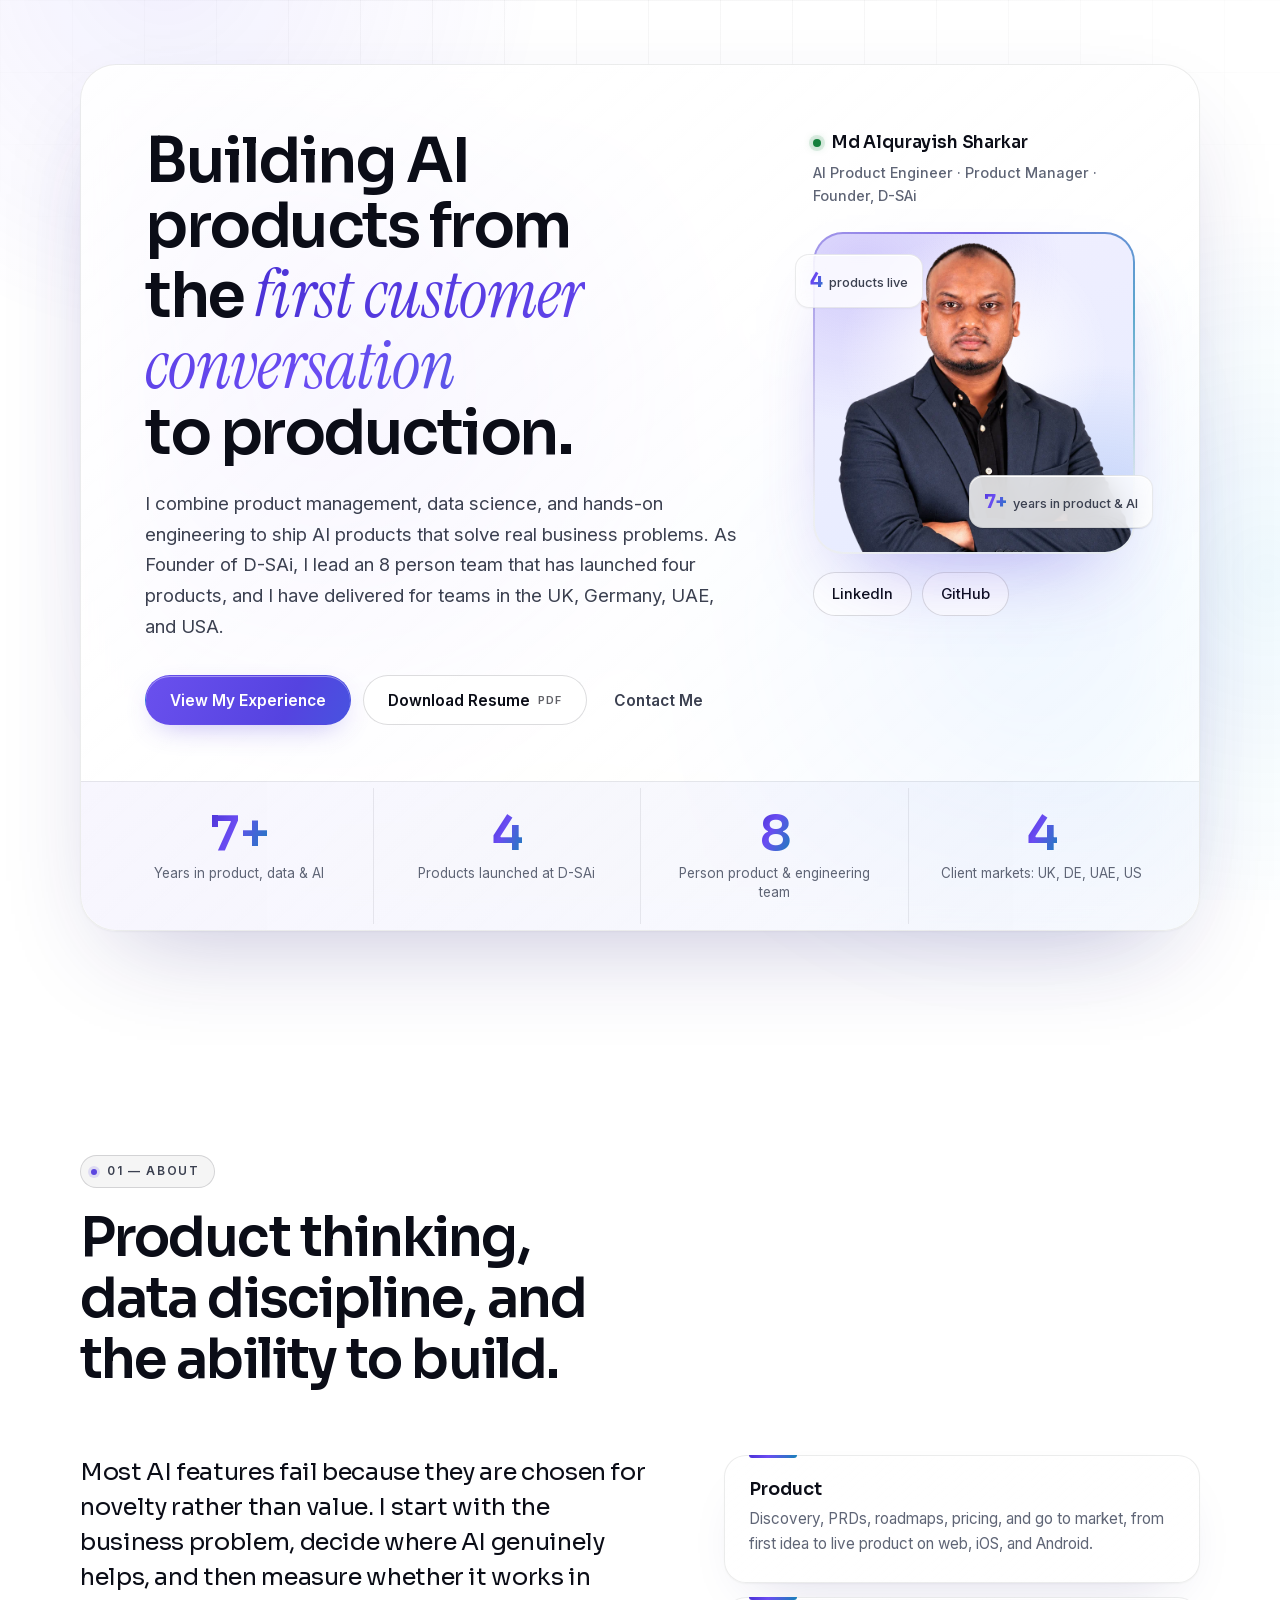
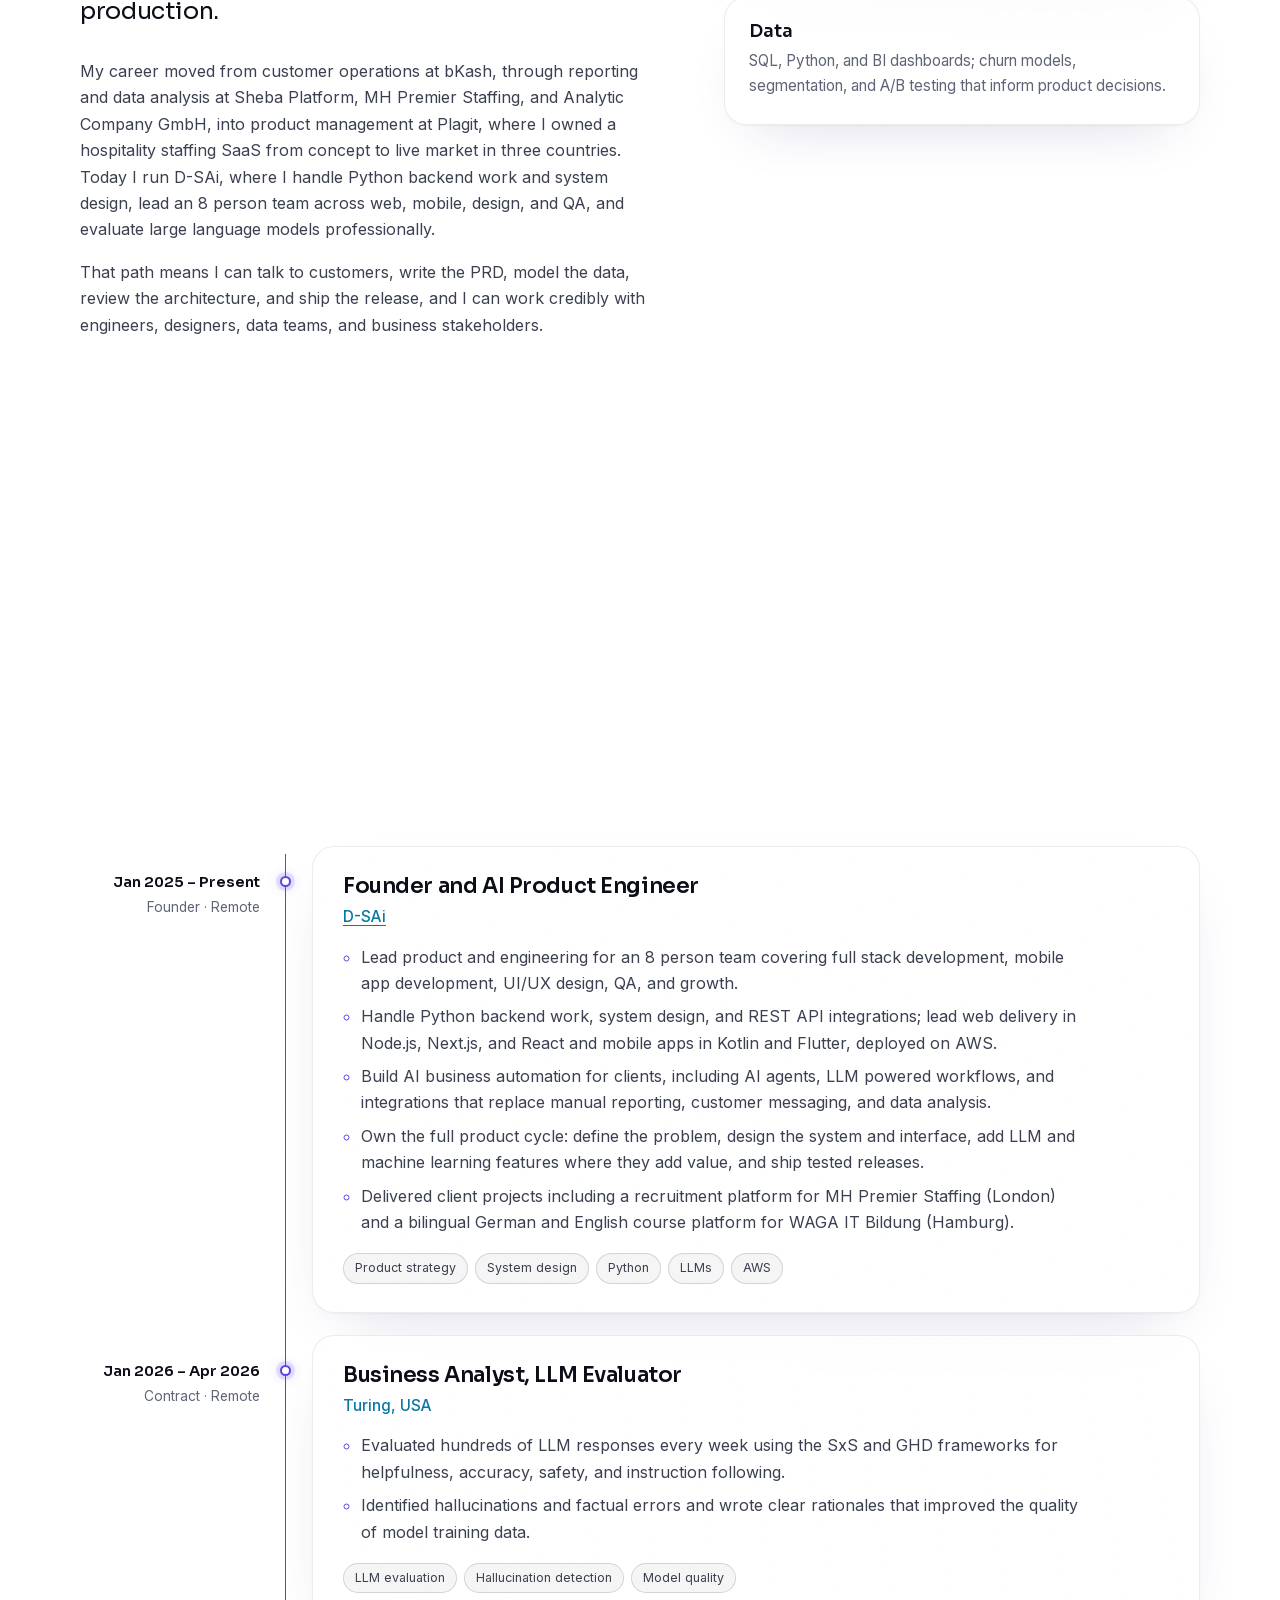
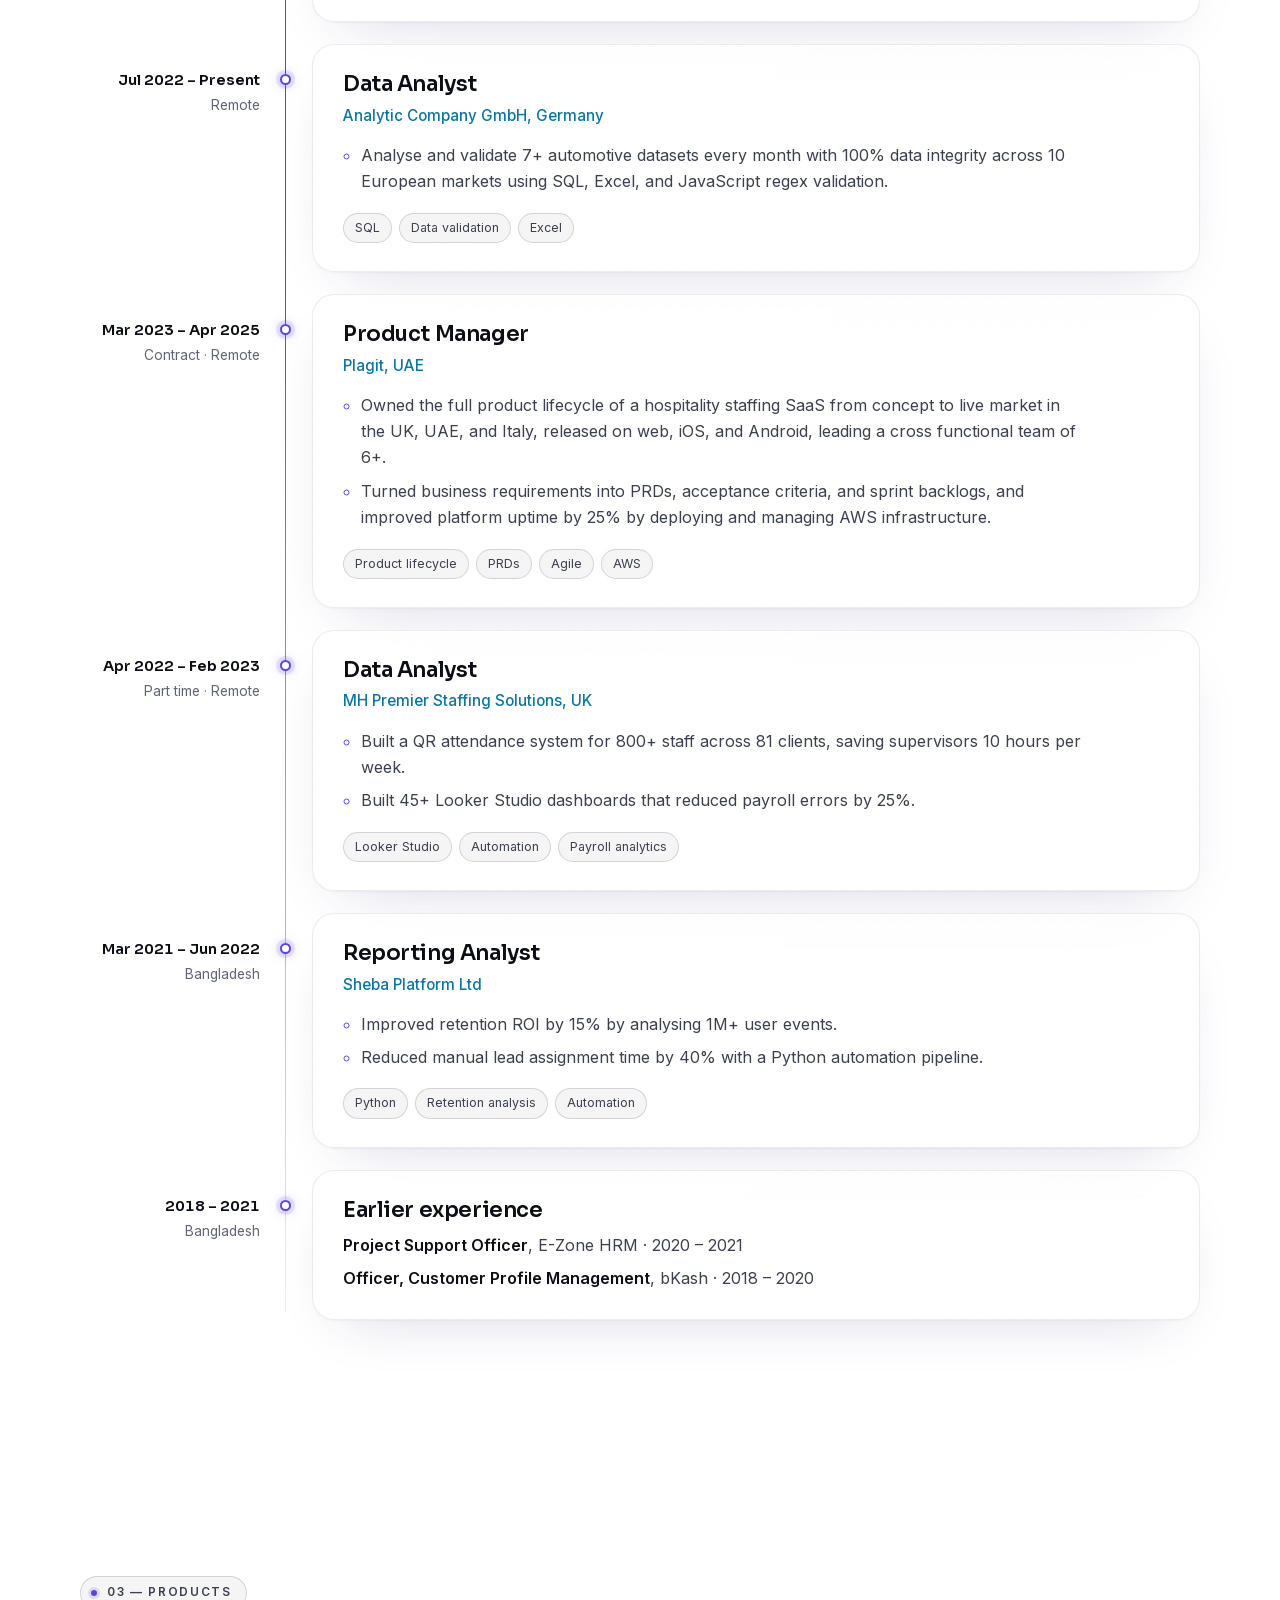
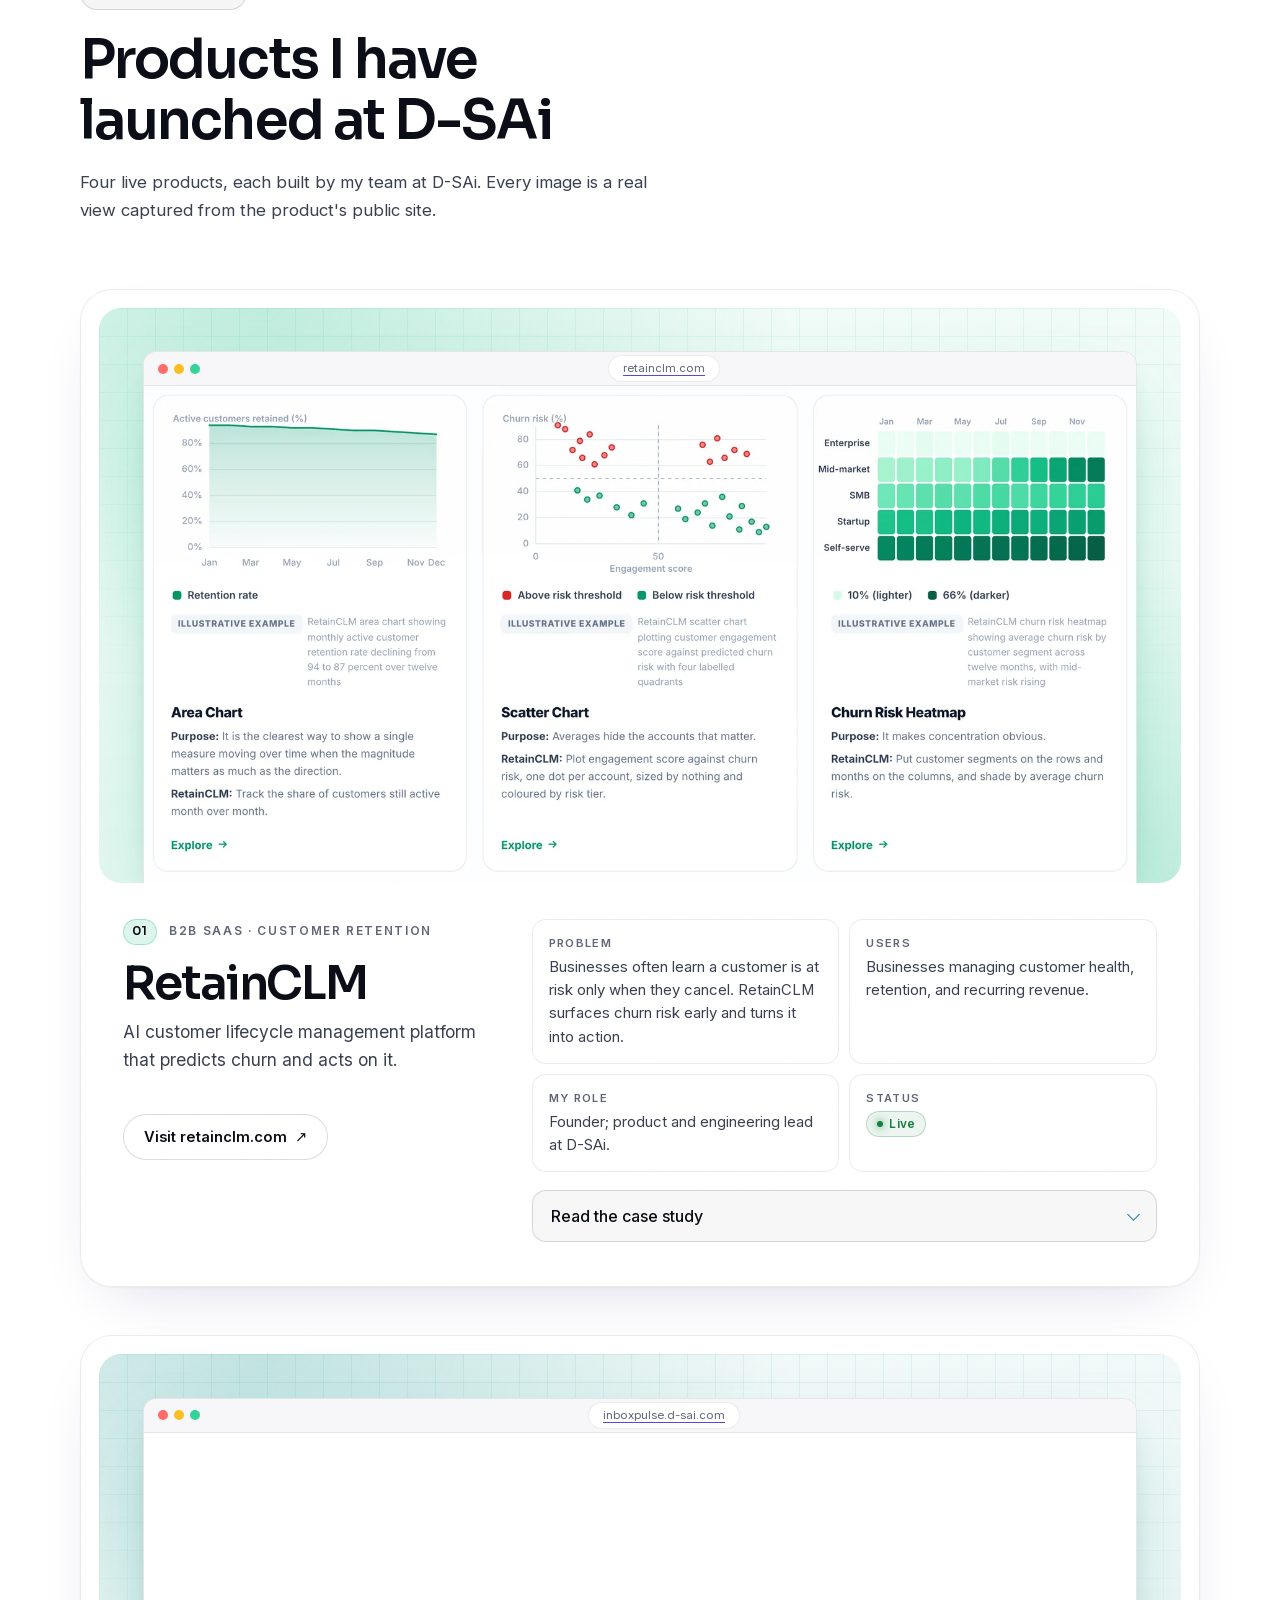
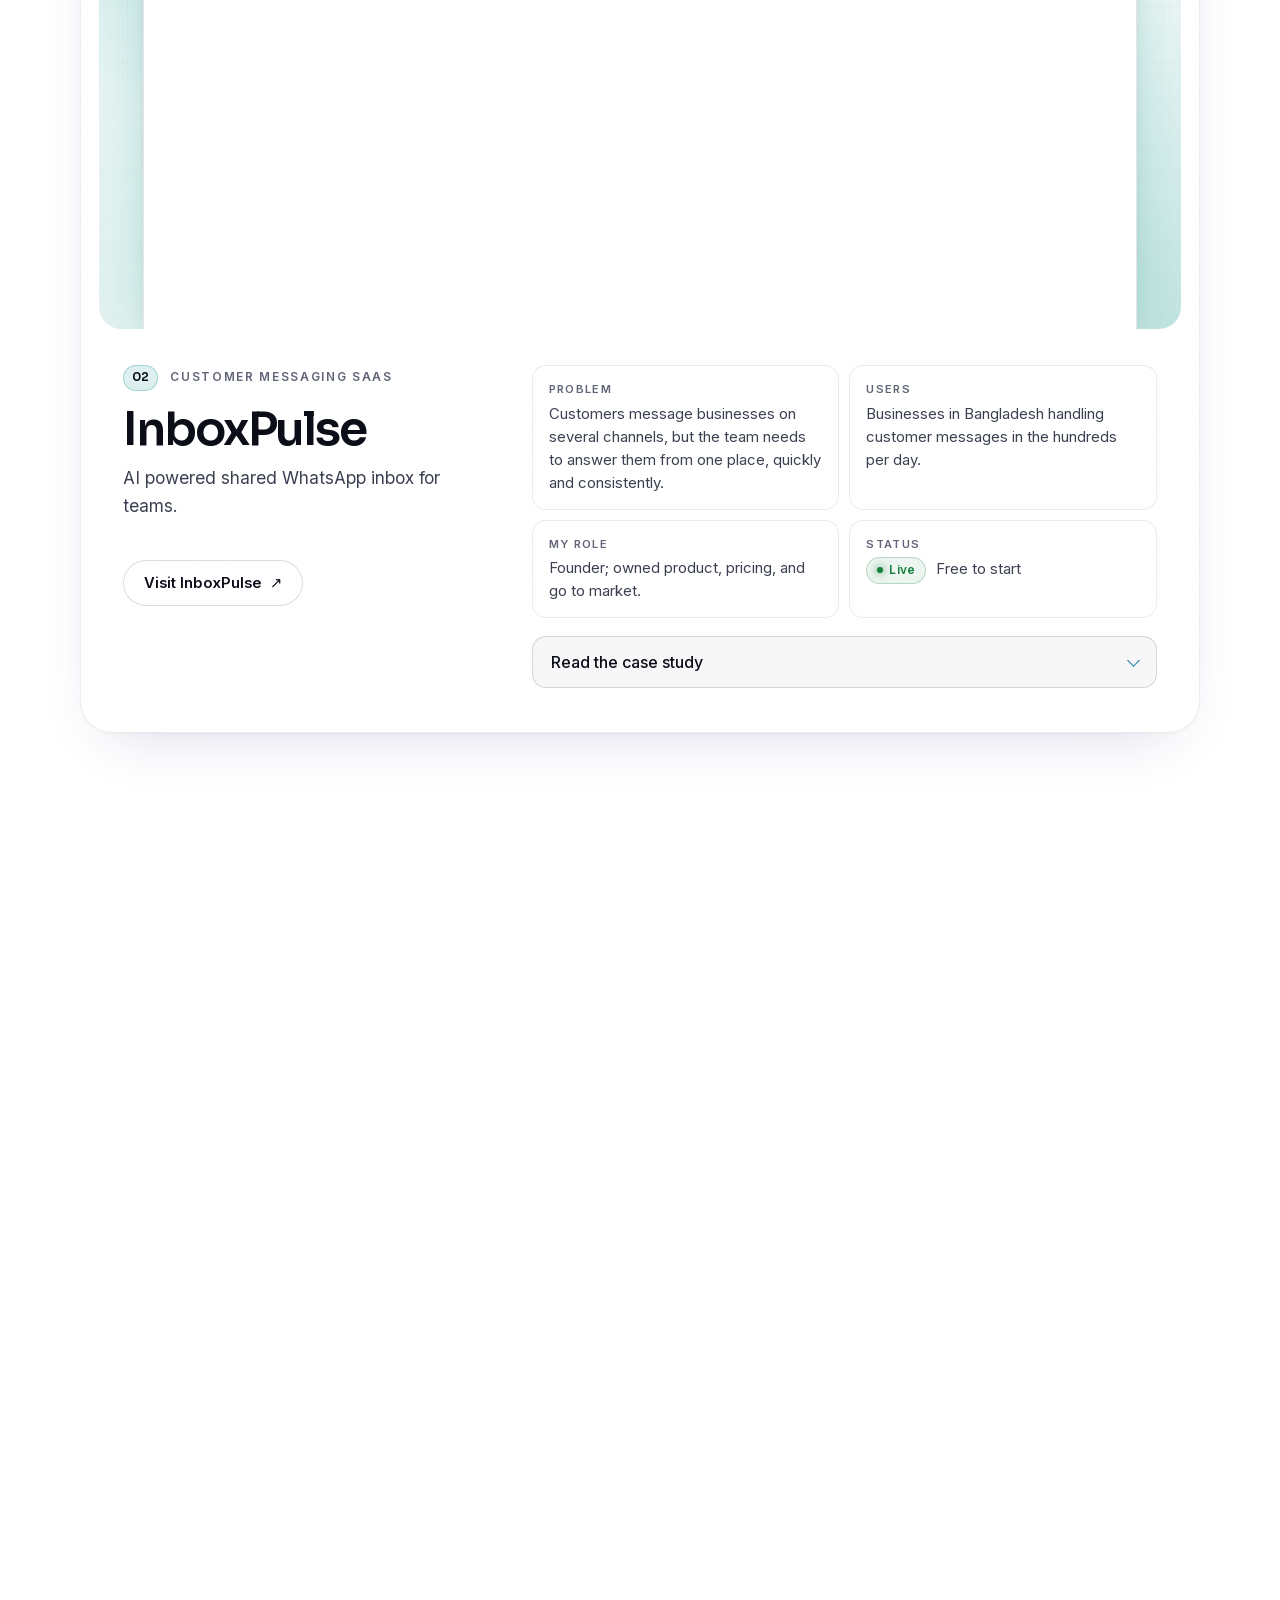
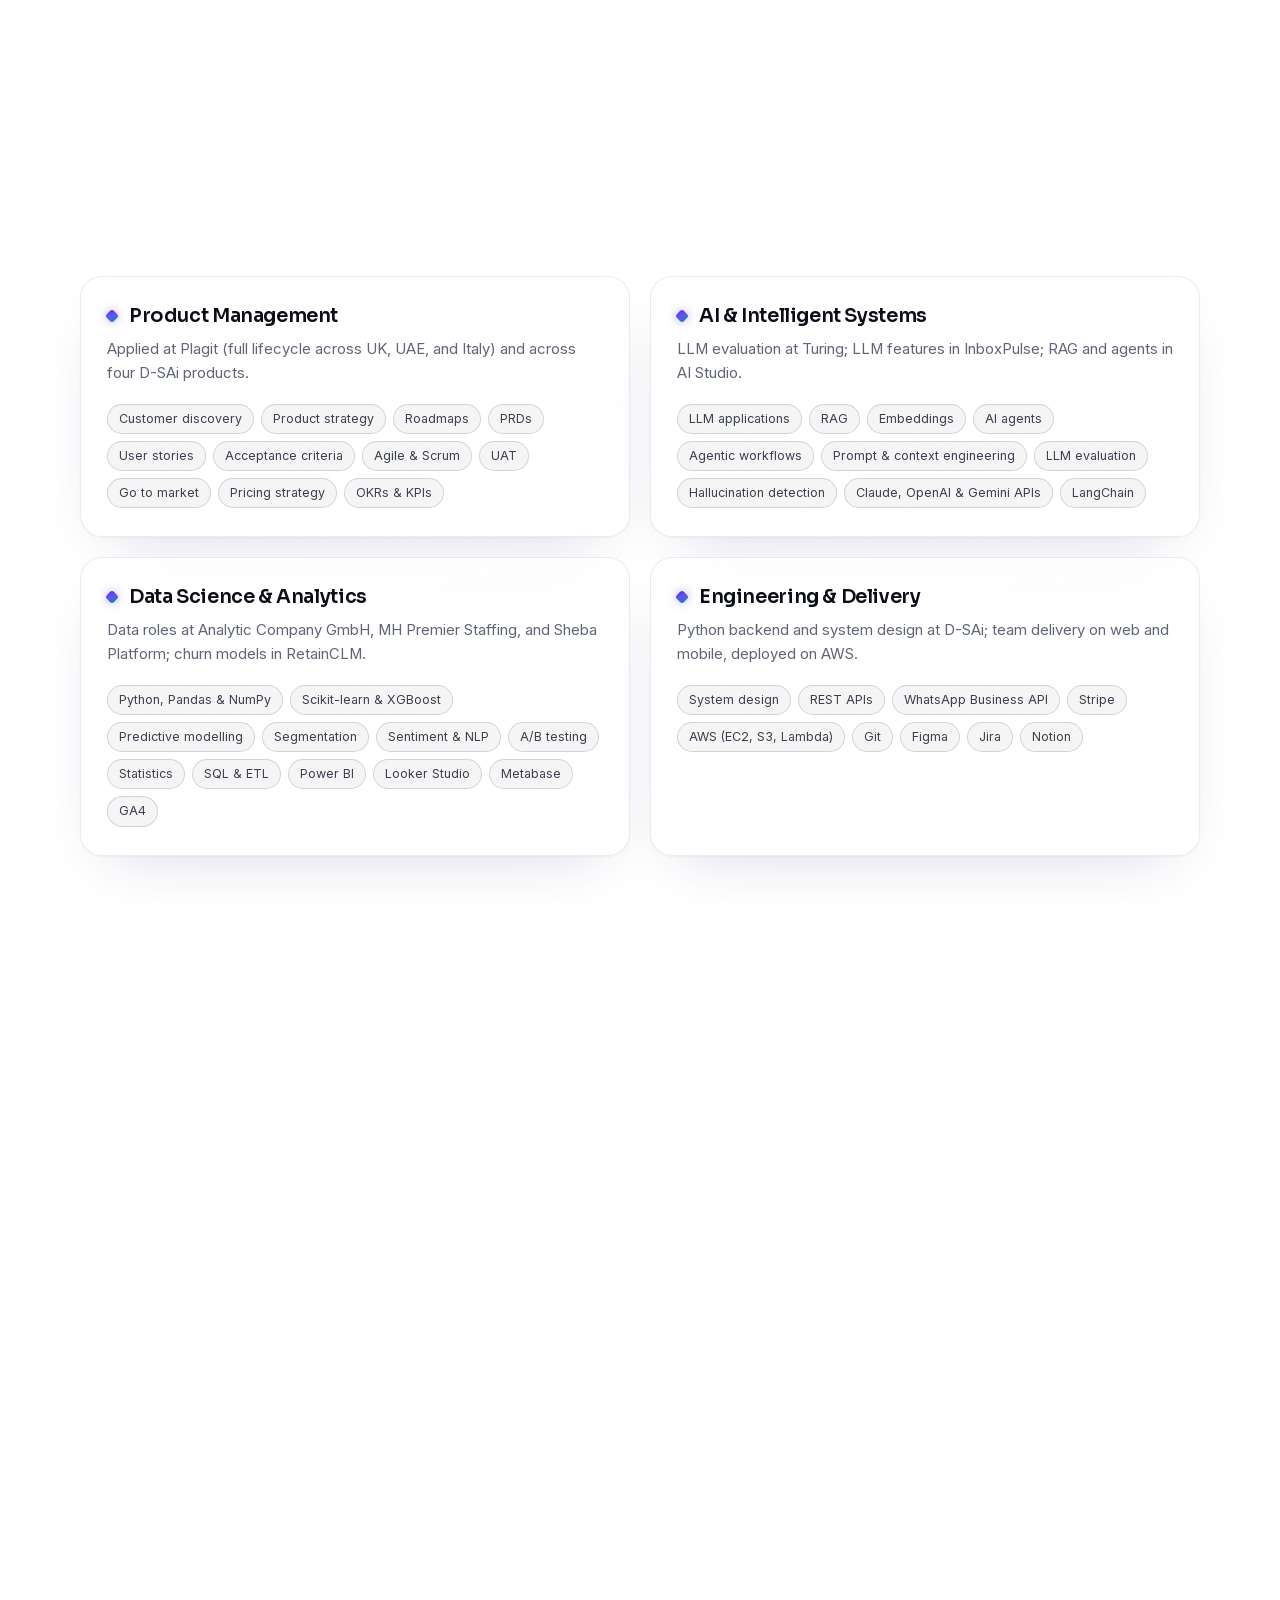
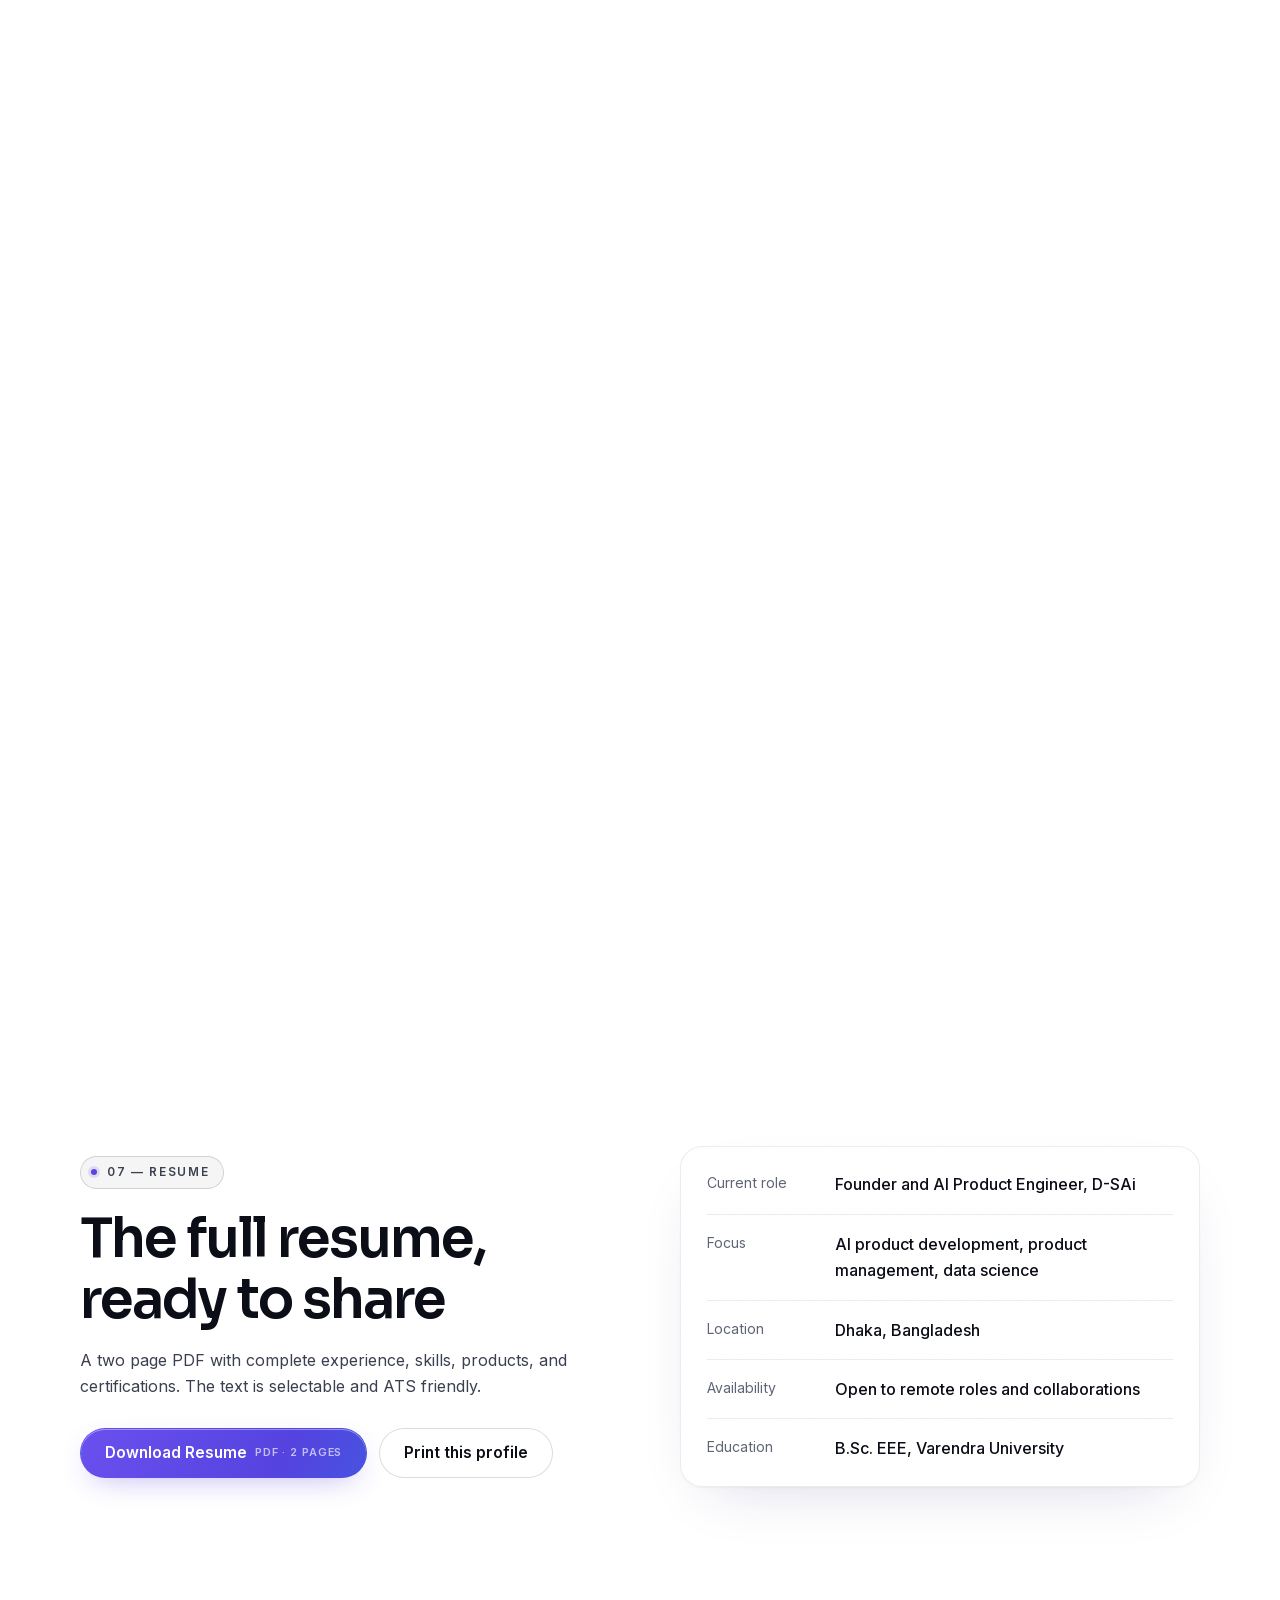
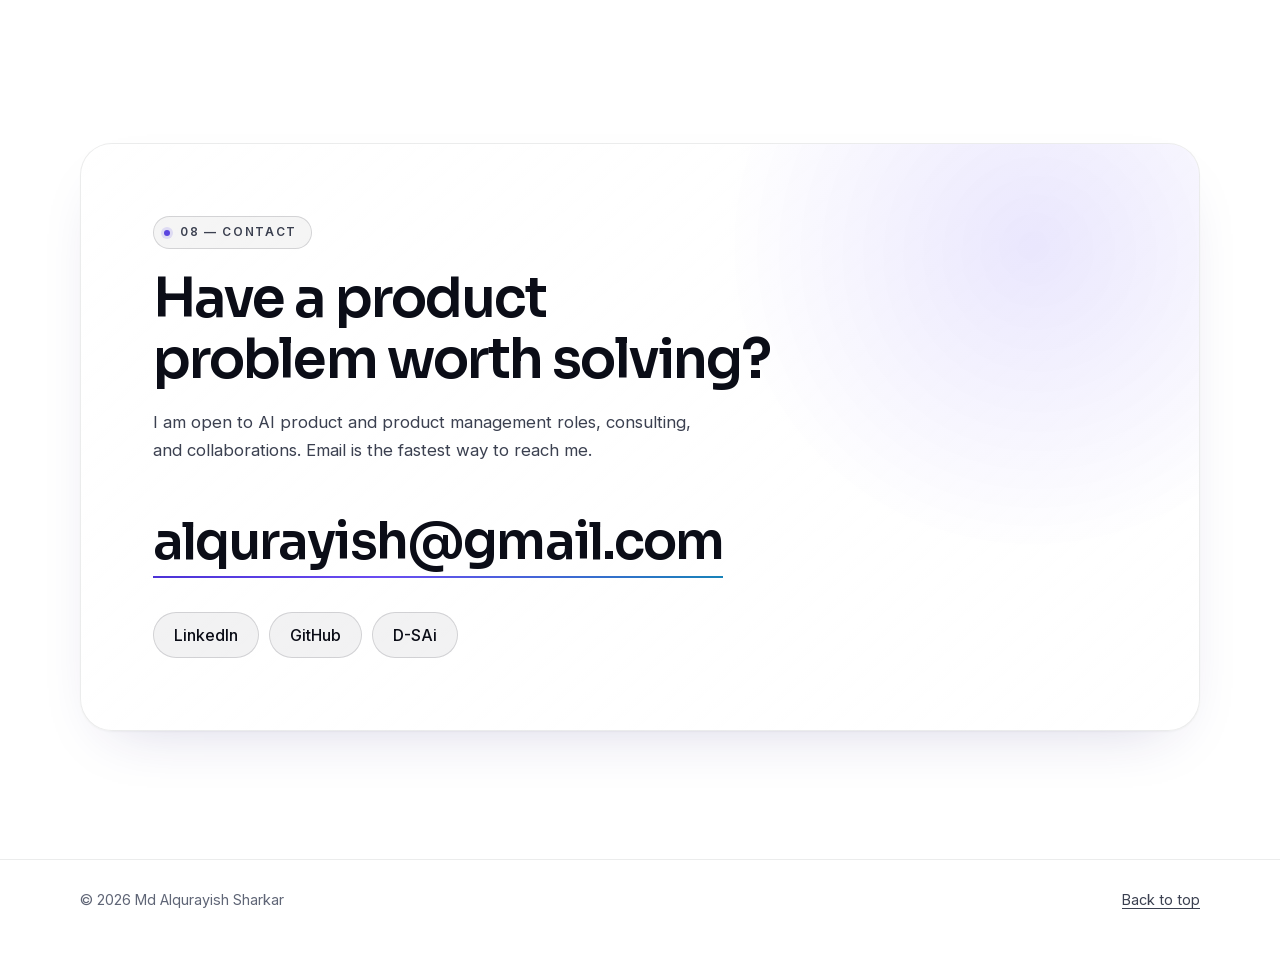
==== index.html @ d97e3dcb "Redesign Products section and use new portrait - Showcase layout: real product views in browser wind" ====
<!doctype html>
<html lang="en">
<head>
  <meta charset="utf-8">
  <meta name="viewport" content="width=device-width, initial-scale=1">
  <title>Md Alqurayish Sharkar — AI Product Engineer &amp; Product Manager</title>
  <meta name="description" content="Md Alqurayish Sharkar is an AI Product Engineer and Founder of D-SAi with 7+ years across product management, data science, and product development. Builder of RetainCLM, InboxPulse, ScanRoster, and D-SAi AI Studio.">
  <meta name="author" content="Md Alqurayish Sharkar">
  <meta name="theme-color" content="#ffffff">
  <meta name="color-scheme" content="light">
  <link rel="canonical" href="https://alqurayish.github.io/">

  <meta property="og:type" content="profile">
  <meta property="og:site_name" content="Md Alqurayish Sharkar">
  <meta property="og:title" content="Md Alqurayish Sharkar — AI Product Engineer &amp; Product Manager">
  <meta property="og:description" content="Building AI products from the first customer conversation to production. Founder of D-SAi; 7+ years in product, data, and AI.">
  <meta property="og:url" content="https://alqurayish.github.io/">
  <meta property="og:image" content="https://alqurayish.github.io/assets/img/og-image.png">
  <meta property="og:image:width" content="1200">
  <meta property="og:image:height" content="630">
  <meta property="og:image:alt" content="Md Alqurayish Sharkar, AI Product Engineer and Founder of D-SAi">
  <meta property="profile:first_name" content="Md Alqurayish">
  <meta property="profile:last_name" content="Sharkar">
  <meta name="twitter:card" content="summary_large_image">
  <meta name="twitter:title" content="Md Alqurayish Sharkar — AI Product Engineer &amp; Product Manager">
  <meta name="twitter:description" content="Building AI products from the first customer conversation to production.">
  <meta name="twitter:image" content="https://alqurayish.github.io/assets/img/og-image.png">

  <link rel="icon" href="favicon.svg" type="image/svg+xml">
  <link rel="apple-touch-icon" href="assets/img/apple-touch-icon.png">

  <link rel="preload" as="font" href="assets/fonts/Inter-normal.woff2" type="font/woff2" crossorigin>
  <link rel="preload" as="font" href="assets/fonts/Sora.woff2" type="font/woff2" crossorigin>
  <link rel="preload" as="font" href="assets/fonts/InstrumentSerif-italic.woff2" type="font/woff2" crossorigin>
  <link rel="preload" as="image" href="assets/img/portrait.webp" type="image/webp">
  <link rel="stylesheet" href="assets/css/style.css">
  <script>document.documentElement.classList.add('js');</script>

  <script type="application/ld+json">
  {
    "@context": "https://schema.org",
    "@type": "Person",
    "name": "Md Alqurayish Sharkar",
    "url": "https://alqurayish.github.io/",
    "image": "https://alqurayish.github.io/assets/img/portrait.jpg",
    "email": "mailto:alqurayish@gmail.com",
    "jobTitle": "AI Product Engineer",
    "description": "AI Product Engineer and Founder of D-SAi with 7+ years of experience in product development, data science, and product management.",
    "worksFor": { "@type": "Organization", "name": "D-SAi", "url": "https://d-sai.com" },
    "alumniOf": { "@type": "CollegeOrUniversity", "name": "Varendra University" },
    "address": { "@type": "PostalAddress", "addressLocality": "Dhaka", "addressCountry": "BD" },
    "knowsAbout": ["AI product development", "Product management", "Large language models", "Retrieval augmented generation", "AI agents", "Machine learning", "Data analysis", "Churn prediction", "SaaS"],
    "sameAs": [
      "https://www.linkedin.com/in/alqurayishsharkar/",
      "https://github.com/alqurayish",
      "https://d-sai.com"
    ]
  }
  </script>
</head>
<body>
  <a class="skip-link" href="#main">Skip to content</a>

  <div class="backdrop" aria-hidden="true">
    <span class="orb orb-1"></span>
    <span class="orb orb-2"></span>
    <span class="orb orb-3"></span>
    <span class="grid-lines"></span>
  </div>

  <main id="main">
    <!-- HERO -->
    <section class="hero" id="top" aria-labelledby="hero-title">
      <div class="container hero-wrap">
      <div class="hero-card hero-grid">
        <p class="eyebrow hero-id" data-enter style="--d:0"><span class="hero-name">Md Alqurayish Sharkar</span> AI Product Engineer · Product Manager · Founder, D-SAi</p>

        <div class="hero-copy">
          <h1 id="hero-title" class="hero-title" data-enter style="--d:1">
            Building AI products from the <em>first customer conversation</em> to production.
          </h1>
          <p class="hero-lead" data-enter style="--d:2">
            I combine product management, data science, and hands-on engineering to ship AI products that solve real business problems.
            As Founder of D-SAi, I lead an 8 person team that has launched four products, and I have delivered for teams in the UK, Germany, UAE, and USA.
          </p>
          <div class="hero-actions" data-enter style="--d:3">
            <a class="btn btn-primary" href="#experience">View My Experience</a>
            <a class="btn btn-secondary" href="CV_of_Md_Alqurayish_Sharkar.pdf" download>Download Resume <span class="btn-note">PDF</span></a>
            <a class="btn btn-ghost" href="#contact">Contact Me</a>
          </div>
        </div>

        <figure class="hero-portrait" data-enter style="--d:2">
          <div class="portrait-frame">
          <picture>
            <source srcset="assets/img/portrait.webp" type="image/webp">
            <img src="assets/img/portrait.png" width="800" height="800" alt="Portrait of Md Alqurayish Sharkar in a navy blazer with arms crossed" fetchpriority="high">
          </picture>
          <span class="float-chip chip-a" aria-hidden="true"><b>4</b> products live</span>
          <span class="float-chip chip-b" aria-hidden="true"><b>7+</b> years in product &amp; AI</span>
          </div>
          <figcaption>
            <ul class="hero-links" role="list">
              <li><a href="https://www.linkedin.com/in/alqurayishsharkar/" rel="me noopener" target="_blank">LinkedIn<span class="visually-hidden"> (opens in a new tab)</span></a></li>
              <li><a href="https://github.com/alqurayish" rel="me noopener" target="_blank">GitHub<span class="visually-hidden"> (opens in a new tab)</span></a></li>
            </ul>
          </figcaption>
        </figure>

        <dl class="hero-stats" data-enter style="--d:5">
          <div><dt>Years in product, data &amp; AI</dt><dd data-count="7" data-suffix="+">7+</dd></div>
          <div><dt>Products launched at D-SAi</dt><dd data-count="4">4</dd></div>
          <div><dt>Person product &amp; engineering team</dt><dd data-count="8">8</dd></div>
          <div><dt>Client markets: UK, DE, UAE, US</dt><dd data-count="4">4</dd></div>
        </dl>
      </div>
      </div>
    </section>

    <!-- ABOUT -->
    <section class="section" id="about" aria-labelledby="about-title">
      <div class="container">
        <header class="section-head reveal">
          <p class="section-index">01 — About</p>
          <h2 id="about-title">Product thinking, data discipline, and the ability to build.</h2>
        </header>
        <div class="about-grid">
          <div class="about-text reveal">
            <p class="lead">
              Most AI features fail because they are chosen for novelty rather than value. I start with the business problem,
              decide where AI genuinely helps, and then measure whether it works in production.
            </p>
            <p>
              My career moved from customer operations at bKash, through reporting and data analysis at Sheba Platform,
              MH Premier Staffing, and Analytic Company GmbH, into product management at Plagit, where I owned a hospitality
              staffing SaaS from concept to live market in three countries. Today I run D-SAi, where I handle Python backend
              work and system design, lead an 8 person team across web, mobile, design, and QA, and evaluate large language
              models professionally.
            </p>
            <p>
              That path means I can talk to customers, write the PRD, model the data, review the architecture, and ship the
              release, and I can work credibly with engineers, designers, data teams, and business stakeholders.
            </p>
          </div>
          <ul class="pillars" role="list">
            <li class="pillar reveal">
              <h3>Product</h3>
              <p>Discovery, PRDs, roadmaps, pricing, and go to market, from first idea to live product on web, iOS, and Android.</p>
            </li>
            <li class="pillar reveal">
              <h3>Data</h3>
              <p>SQL, Python, and BI dashboards; churn models, segmentation, and A/B testing that inform product decisions.</p>
            </li>
            <li class="pillar reveal">
              <h3>AI</h3>
              <p>LLM applications, RAG, AI agents, and LLM evaluation, with attention to hallucinations and real-world quality.</p>
            </li>
          </ul>
        </div>
      </div>
    </section>

    <!-- EXPERIENCE -->
    <section class="section section-alt" id="experience" aria-labelledby="experience-title">
      <div class="container">
        <header class="section-head reveal">
          <p class="section-index">02 — Experience</p>
          <h2 id="experience-title">Career history</h2>
          <p class="section-intro">Seven years across entrepreneurship, product management, and data roles, much of it remote with international teams.</p>
        </header>

        <ol class="timeline" role="list">
          <li class="role reveal">
            <div class="role-meta">
              <p class="role-dates"><time datetime="2025-01">Jan 2025</time> – Present</p>
              <p class="role-type">Founder · Remote</p>
            </div>
            <div class="role-body">
              <h3>Founder and AI Product Engineer</h3>
              <p class="role-org"><a href="https://d-sai.com" target="_blank" rel="noopener">D-SAi<span class="visually-hidden"> (opens in a new tab)</span></a></p>
              <ul>
                <li>Lead product and engineering for an 8 person team covering full stack development, mobile app development, UI/UX design, QA, and growth.</li>
                <li>Handle Python backend work, system design, and REST API integrations; lead web delivery in Node.js, Next.js, and React and mobile apps in Kotlin and Flutter, deployed on AWS.</li>
                <li>Build AI business automation for clients, including AI agents, LLM powered workflows, and integrations that replace manual reporting, customer messaging, and data analysis.</li>
                <li>Own the full product cycle: define the problem, design the system and interface, add LLM and machine learning features where they add value, and ship tested releases.</li>
                <li>Delivered client projects including a recruitment platform for MH Premier Staffing (London) and a bilingual German and English course platform for WAGA IT Bildung (Hamburg).</li>
              </ul>
              <ul class="chips" role="list" aria-label="Methods and technologies">
                <li>Product strategy</li><li>System design</li><li>Python</li><li>LLMs</li><li>AWS</li>
              </ul>
            </div>
          </li>

          <li class="role reveal">
            <div class="role-meta">
              <p class="role-dates"><time datetime="2026-01">Jan 2026</time> – <time datetime="2026-04">Apr 2026</time></p>
              <p class="role-type">Contract · Remote</p>
            </div>
            <div class="role-body">
              <h3>Business Analyst, LLM Evaluator</h3>
              <p class="role-org">Turing, USA</p>
              <ul>
                <li>Evaluated hundreds of LLM responses every week using the SxS and GHD frameworks for helpfulness, accuracy, safety, and instruction following.</li>
                <li>Identified hallucinations and factual errors and wrote clear rationales that improved the quality of model training data.</li>
              </ul>
              <ul class="chips" role="list" aria-label="Methods and technologies">
                <li>LLM evaluation</li><li>Hallucination detection</li><li>Model quality</li>
              </ul>
            </div>
          </li>

          <li class="role reveal">
            <div class="role-meta">
              <p class="role-dates"><time datetime="2022-07">Jul 2022</time> – Present</p>
              <p class="role-type">Remote</p>
            </div>
            <div class="role-body">
              <h3>Data Analyst</h3>
              <p class="role-org">Analytic Company GmbH, Germany</p>
              <ul>
                <li>Analyse and validate 7+ automotive datasets every month with 100% data integrity across 10 European markets using SQL, Excel, and JavaScript regex validation.</li>
              </ul>
              <ul class="chips" role="list" aria-label="Methods and technologies">
                <li>SQL</li><li>Data validation</li><li>Excel</li>
              </ul>
            </div>
          </li>

          <li class="role reveal">
            <div class="role-meta">
              <p class="role-dates"><time datetime="2023-03">Mar 2023</time> – <time datetime="2025-04">Apr 2025</time></p>
              <p class="role-type">Contract · Remote</p>
            </div>
            <div class="role-body">
              <h3>Product Manager</h3>
              <p class="role-org">Plagit, UAE</p>
              <ul>
                <li>Owned the full product lifecycle of a hospitality staffing SaaS from concept to live market in the UK, UAE, and Italy, released on web, iOS, and Android, leading a cross functional team of 6+.</li>
                <li>Turned business requirements into PRDs, acceptance criteria, and sprint backlogs, and improved platform uptime by 25% by deploying and managing AWS infrastructure.</li>
              </ul>
              <ul class="chips" role="list" aria-label="Methods and technologies">
                <li>Product lifecycle</li><li>PRDs</li><li>Agile</li><li>AWS</li>
              </ul>
            </div>
          </li>

          <li class="role reveal">
            <div class="role-meta">
              <p class="role-dates"><time datetime="2022-04">Apr 2022</time> – <time datetime="2023-02">Feb 2023</time></p>
              <p class="role-type">Part time · Remote</p>
            </div>
            <div class="role-body">
              <h3>Data Analyst</h3>
              <p class="role-org">MH Premier Staffing Solutions, UK</p>
              <ul>
                <li>Built a QR attendance system for 800+ staff across 81 clients, saving supervisors 10 hours per week.</li>
                <li>Built 45+ Looker Studio dashboards that reduced payroll errors by 25%.</li>
              </ul>
              <ul class="chips" role="list" aria-label="Methods and technologies">
                <li>Looker Studio</li><li>Automation</li><li>Payroll analytics</li>
              </ul>
            </div>
          </li>

          <li class="role reveal">
            <div class="role-meta">
              <p class="role-dates"><time datetime="2021-03">Mar 2021</time> – <time datetime="2022-06">Jun 2022</time></p>
              <p class="role-type">Bangladesh</p>
            </div>
            <div class="role-body">
              <h3>Reporting Analyst</h3>
              <p class="role-org">Sheba Platform Ltd</p>
              <ul>
                <li>Improved retention ROI by 15% by analysing 1M+ user events.</li>
                <li>Reduced manual lead assignment time by 40% with a Python automation pipeline.</li>
              </ul>
              <ul class="chips" role="list" aria-label="Methods and technologies">
                <li>Python</li><li>Retention analysis</li><li>Automation</li>
              </ul>
            </div>
          </li>

          <li class="role role-earlier reveal">
            <div class="role-meta">
              <p class="role-dates"><time datetime="2018">2018</time> – <time datetime="2021">2021</time></p>
              <p class="role-type">Bangladesh</p>
            </div>
            <div class="role-body">
              <h3>Earlier experience</h3>
              <ul class="plain-list">
                <li><strong>Project Support Officer</strong>, E-Zone HRM · 2020 – 2021</li>
                <li><strong>Officer, Customer Profile Management</strong>, bKash · 2018 – 2020</li>
              </ul>
            </div>
          </li>
        </ol>
      </div>
    </section>

    <!-- PRODUCTS -->
    <section class="section" id="products" aria-labelledby="products-title">
      <div class="container">
        <header class="section-head reveal">
          <p class="section-index">03 — Products</p>
          <h2 id="products-title">Products I have launched at D-SAi</h2>
          <p class="section-intro">Four live products, each built by my team at D-SAi. Every image is a real view captured from the product's public site.</p>
        </header>

        <div class="products">
          <!-- RetainCLM -->
          <article class="product reveal" aria-labelledby="p-retainclm" style="--tint: 16 185 129">
            <a class="product-shot" href="https://retainclm.com" target="_blank" rel="noopener" tabindex="-1" aria-hidden="true">
              <span class="shot-window">
                <span class="shot-bar"><span></span><span></span><span></span><em>retainclm.com</em></span>
                <img src="assets/img/retainclm.webp" width="1600" height="800" loading="lazy" decoding="async" alt="">
              </span>
            </a>
            <div class="product-body">
              <div class="product-intro">
                <p class="product-cat"><span class="product-index">01</span>B2B SaaS · Customer retention</p>
                <h3 id="p-retainclm">RetainCLM</h3>
                <p class="product-tagline">AI customer lifecycle management platform that predicts churn and acts on it.</p>
                <a class="btn btn-secondary btn-visit" href="https://retainclm.com" target="_blank" rel="noopener">Visit retainclm.com<span class="visually-hidden"> (opens in a new tab)</span></a>
              </div>
              <div class="product-detail">
              <dl class="product-facts">
                <div><dt>Problem</dt><dd>Businesses often learn a customer is at risk only when they cancel. RetainCLM surfaces churn risk early and turns it into action.</dd></div>
                <div><dt>Users</dt><dd>Businesses managing customer health, retention, and recurring revenue.</dd></div>
                <div><dt>My role</dt><dd>Founder; product and engineering lead at D-SAi.</dd></div>
                <div><dt>Status</dt><dd><span class="badge badge-live">Live</span></dd></div>
              </dl>
              <details class="case">
                <summary>Read the case study</summary>
                <div class="case-body">
                  <h4>What was built</h4>
                  <ul>
                    <li>Machine learning models that score churn risk from behaviour, usage, and engagement data, shown as a live customer health score.</li>
                    <li>AI Playbooks and a Win Back Engine that start retention campaigns automatically based on risk level and customer segment.</li>
                    <li>Cohort, funnel, and retention analytics, plus MRR, LTV, and NRR dashboards with 21 visualisation types.</li>
                  </ul>
                  <h4>Key product decisions</h4>
                  <ul>
                    <li>Condense many signals into one health score that a customer success team can act on quickly.</li>
                    <li>Build A/B testing into the Win Back Engine so retention offers are validated rather than assumed.</li>
                    <li>Secure the workspace with email verification and two factor authentication from the start.</li>
                  </ul>
                  <h4>Technical approach</h4>
                  <p>Predictive modelling and customer segmentation feeding an automated campaign engine and an analytics layer.</p>
                </div>
              </details>
              </div>
            </div>
          </article>

          <!-- InboxPulse -->
          <article class="product reveal" aria-labelledby="p-inboxpulse" style="--tint: 20 150 140">
            <a class="product-shot" href="https://inboxpulse.d-sai.com" target="_blank" rel="noopener" tabindex="-1" aria-hidden="true">
              <span class="shot-window">
                <span class="shot-bar"><span></span><span></span><span></span><em>inboxpulse.d-sai.com</em></span>
                <img src="assets/img/inboxpulse.webp" width="1600" height="800" loading="lazy" decoding="async" alt="">
              </span>
            </a>
            <div class="product-body">
              <div class="product-intro">
                <p class="product-cat"><span class="product-index">02</span>Customer messaging SaaS</p>
                <h3 id="p-inboxpulse">InboxPulse</h3>
                <p class="product-tagline">AI powered shared WhatsApp inbox for teams.</p>
                <a class="btn btn-secondary btn-visit" href="https://inboxpulse.d-sai.com" target="_blank" rel="noopener">Visit InboxPulse<span class="visually-hidden"> (opens in a new tab)</span></a>
              </div>
              <div class="product-detail">
              <dl class="product-facts">
                <div><dt>Problem</dt><dd>Customers message businesses on several channels, but the team needs to answer them from one place, quickly and consistently.</dd></div>
                <div><dt>Users</dt><dd>Businesses in Bangladesh handling customer messages in the hundreds per day.</dd></div>
                <div><dt>My role</dt><dd>Founder; owned product, pricing, and go to market.</dd></div>
                <div><dt>Status</dt><dd><span class="badge badge-live">Live</span> Free to start</dd></div>
              </dl>
              <details class="case">
                <summary>Read the case study</summary>
                <div class="case-body">
                  <h4>What was built</h4>
                  <ul>
                    <li>A multi agent team inbox on the Meta WhatsApp Business API with LLM generated reply suggestions, three drafts per message, and one click AI conversation summaries.</li>
                    <li>AI sentiment detection that flags angry or urgent customers, plus smart assignment, canned replies, broadcasts, and a live analytics dashboard.</li>
                  </ul>
                  <h4>Key product decisions</h4>
                  <ul>
                    <li>Offer three AI drafts rather than one, keeping the agent in control of what is sent.</li>
                    <li>A freemium model with four plans and AI usage limits by plan, so AI cost scales with revenue.</li>
                    <li>Local bKash payments, matching how small businesses in Bangladesh actually pay.</li>
                  </ul>
                  <h4>Technical approach</h4>
                  <p>Meta WhatsApp Business API integration with LLM features for drafting, summarising, and sentiment; the public site also lists Messenger, Instagram, and website chat.</p>
                </div>
              </details>
              </div>
            </div>
          </article>

          <!-- ScanRoster -->
          <article class="product reveal" aria-labelledby="p-scanroster" style="--tint: 37 99 235">
            <a class="product-shot" href="https://www.scanroster.com" target="_blank" rel="noopener" tabindex="-1" aria-hidden="true">
              <span class="shot-window">
                <span class="shot-bar"><span></span><span></span><span></span><em>scanroster.com</em></span>
                <img src="assets/img/scanroster.webp" width="1600" height="800" loading="lazy" decoding="async" alt="">
              </span>
            </a>
            <div class="product-body">
              <div class="product-intro">
                <p class="product-cat"><span class="product-index">03</span>Workforce management · Hospitality</p>
                <h3 id="p-scanroster">ScanRoster</h3>
                <p class="product-tagline">Rosters, QR attendance, and hours for hospitality teams.</p>
                <a class="btn btn-secondary btn-visit" href="https://www.scanroster.com" target="_blank" rel="noopener">Visit scanroster.com<span class="visually-hidden"> (opens in a new tab)</span></a>
              </div>
              <div class="product-detail">
              <dl class="product-facts">
                <div><dt>Problem</dt><dd>Hospitality managers need rosters, attendance, and wage records they can trust, while manual check-ins are easy to fake.</dd></div>
                <div><dt>Users</dt><dd>Restaurants, bars, cafés, and multi-site hospitality groups.</dd></div>
                <div><dt>My role</dt><dd>Founder; product and engineering lead at D-SAi.</dd></div>
                <div><dt>Status</dt><dd><span class="badge badge-live">Live</span> 30 day free trial</dd></div>
              </dl>
              <details class="case">
                <summary>Read the case study</summary>
                <div class="case-body">
                  <h4>What was built</h4>
                  <ul>
                    <li>Fraud proof attendance: a rotating QR code, a geofence check, and a registered device must all match before a check-in is accepted, with every rejection logged.</li>
                    <li>An automatic shift cover engine that ranks available staff by skills, certifications, legal rest time, overtime limits, travel time, and past acceptance, then offers the shift in order.</li>
                    <li>Multi country payroll and compliance, including UAE WPS salary files and UK Working Time Regulations checks, a six language interface with Arabic support, and Stripe billing.</li>
                  </ul>
                  <h4>Key product decisions</h4>
                  <ul>
                    <li>Require three independent signals for a check-in, trading a little friction for attendance data payroll can rely on.</li>
                    <li>Encode labour rules into shift cover so managers do not have to check compliance by hand.</li>
                  </ul>
                  <h4>Related experience</h4>
                  <p>Earlier, at MH Premier Staffing, I built a QR attendance system for 800+ staff across 81 clients.</p>
                </div>
              </details>
              </div>
            </div>
          </article>

          <!-- AI Studio -->
          <article class="product reveal" aria-labelledby="p-aistudio" style="--tint: 202 160 60">
            <a class="product-shot" href="https://aistudio.d-sai.com" target="_blank" rel="noopener" tabindex="-1" aria-hidden="true">
              <span class="shot-window">
                <span class="shot-bar"><span></span><span></span><span></span><em>aistudio.d-sai.com</em></span>
                <img src="assets/img/aistudio.webp" width="1600" height="800" loading="lazy" decoding="async" alt="">
              </span>
            </a>
            <div class="product-body">
              <div class="product-intro">
                <p class="product-cat"><span class="product-index">04</span>AI workspace · Automation</p>
                <h3 id="p-aistudio">D-SAi AI Studio</h3>
                <p class="product-tagline">Multi model AI workspace for business teams.</p>
                <a class="btn btn-secondary btn-visit" href="https://aistudio.d-sai.com" target="_blank" rel="noopener">Visit AI Studio<span class="visually-hidden"> (opens in a new tab)</span></a>
              </div>
              <div class="product-detail">
              <dl class="product-facts">
                <div><dt>Problem</dt><dd>Businesses want to use several AI models with their own knowledge and workflows, without managing separate tools.</dd></div>
                <div><dt>Users</dt><dd>Businesses adopting AI for automation, knowledge, and operations.</dd></div>
                <div><dt>My role</dt><dd>Founder; product and engineering lead at D-SAi.</dd></div>
                <div><dt>Status</dt><dd><span class="badge badge-live">Live</span></dd></div>
              </dl>
              <details class="case">
                <summary>Read the case study</summary>
                <div class="case-body">
                  <h4>What was built</h4>
                  <ul>
                    <li>One workspace that brings together Claude, GPT-4o, Gemini, and Llama.</li>
                    <li>Retrieval augmented generation (RAG) answers from private business knowledge.</li>
                    <li>AI agents, workflow automation, and AI usage monitoring.</li>
                  </ul>
                  <h4>Key product decisions</h4>
                  <ul>
                    <li>Stay model agnostic so each task can use the model that suits it best.</li>
                    <li>Make AI usage visible through monitoring, so cost and adoption can be managed.</li>
                  </ul>
                </div>
              </details>
              </div>
            </div>
          </article>
        </div>

        <aside class="also reveal" aria-label="Other work">
          <p><strong>Also on GitHub:</strong> <a href="https://github.com/alqurayish/chemready" target="_blank" rel="noopener">ChemReady<span class="visually-hidden"> (opens in a new tab)</span></a>, an independent project that turns chemical safety data sheets into a verified, audit ready chemical inventory, with every value traced to its source page.</p>
        </aside>
      </div>
    </section>

    <!-- EXPERTISE -->
    <section class="section section-alt" id="expertise" aria-labelledby="expertise-title">
      <div class="container">
        <header class="section-head reveal">
          <p class="section-index">04 — Expertise</p>
          <h2 id="expertise-title">Capabilities, with the evidence behind them</h2>
        </header>
        <div class="expertise">
          <article class="skill-card reveal">
            <h3>Product Management</h3>
            <p class="evidence">Applied at Plagit (full lifecycle across UK, UAE, and Italy) and across four D-SAi products.</p>
            <ul class="chips" role="list">
              <li>Customer discovery</li><li>Product strategy</li><li>Roadmaps</li><li>PRDs</li><li>User stories</li><li>Acceptance criteria</li><li>Agile &amp; Scrum</li><li>UAT</li><li>Go to market</li><li>Pricing strategy</li><li>OKRs &amp; KPIs</li>
            </ul>
          </article>
          <article class="skill-card reveal">
            <h3>AI &amp; Intelligent Systems</h3>
            <p class="evidence">LLM evaluation at Turing; LLM features in InboxPulse; RAG and agents in AI Studio.</p>
            <ul class="chips" role="list">
              <li>LLM applications</li><li>RAG</li><li>Embeddings</li><li>AI agents</li><li>Agentic workflows</li><li>Prompt &amp; context engineering</li><li>LLM evaluation</li><li>Hallucination detection</li><li>Claude, OpenAI &amp; Gemini APIs</li><li>LangChain</li>
            </ul>
          </article>
          <article class="skill-card reveal">
            <h3>Data Science &amp; Analytics</h3>
            <p class="evidence">Data roles at Analytic Company GmbH, MH Premier Staffing, and Sheba Platform; churn models in RetainCLM.</p>
            <ul class="chips" role="list">
              <li>Python, Pandas &amp; NumPy</li><li>Scikit-learn &amp; XGBoost</li><li>Predictive modelling</li><li>Segmentation</li><li>Sentiment &amp; NLP</li><li>A/B testing</li><li>Statistics</li><li>SQL &amp; ETL</li><li>Power BI</li><li>Looker Studio</li><li>Metabase</li><li>GA4</li>
            </ul>
          </article>
          <article class="skill-card reveal">
            <h3>Engineering &amp; Delivery</h3>
            <p class="evidence">Python backend and system design at D-SAi; team delivery on web and mobile, deployed on AWS.</p>
            <ul class="chips" role="list">
              <li>System design</li><li>REST APIs</li><li>WhatsApp Business API</li><li>Stripe</li><li>AWS (EC2, S3, Lambda)</li><li>Git</li><li>Figma</li><li>Jira</li><li>Notion</li>
            </ul>
          </article>
        </div>
      </div>
    </section>

    <!-- APPROACH -->
    <section class="section" id="approach" aria-labelledby="approach-title">
      <div class="container">
        <header class="section-head reveal">
          <p class="section-index">05 — Approach</p>
          <h2 id="approach-title">How I take a product from problem to outcome</h2>
          <p class="section-intro">A practical loop, not a ceremony. AI is added where it beats a simpler solution, and then measured.</p>
        </header>

        <div class="approach reveal" data-tabs>
          <div class="approach-steps" role="tablist" aria-label="Product development stages">
            <button type="button" role="tab" id="t-discover" aria-controls="s-discover" aria-selected="true"><span>01</span>Discover</button>
            <button type="button" role="tab" id="t-define" aria-controls="s-define" aria-selected="false" tabindex="-1"><span>02</span>Define</button>
            <button type="button" role="tab" id="t-prioritize" aria-controls="s-prioritize" aria-selected="false" tabindex="-1"><span>03</span>Prioritize</button>
            <button type="button" role="tab" id="t-build" aria-controls="s-build" aria-selected="false" tabindex="-1"><span>04</span>Build</button>
            <button type="button" role="tab" id="t-measure" aria-controls="s-measure" aria-selected="false" tabindex="-1"><span>05</span>Measure</button>
            <button type="button" role="tab" id="t-improve" aria-controls="s-improve" aria-selected="false" tabindex="-1"><span>06</span>Improve</button>
          </div>
          <div class="approach-panels">
            <div class="approach-panel" role="tabpanel" id="s-discover" aria-labelledby="t-discover" tabindex="0">
              <h3>Discover</h3>
              <p>Talk to customers and stakeholders, look at the data, and find the problem that is worth solving before thinking about features.</p>
            </div>
            <div class="approach-panel" role="tabpanel" id="s-define" aria-labelledby="t-define" tabindex="0">
              <h3>Define</h3>
              <p>Write the problem, users, and success measures into PRDs, user stories, and acceptance criteria that engineering and design can build from.</p>
            </div>
            <div class="approach-panel" role="tabpanel" id="s-prioritize" aria-labelledby="t-prioritize" tabindex="0">
              <h3>Prioritize</h3>
              <p>Rank work by business value and technical feasibility. Choose AI features by the value they add, not because they are available.</p>
            </div>
            <div class="approach-panel" role="tabpanel" id="s-build" aria-labelledby="t-build" tabindex="0">
              <h3>Build</h3>
              <p>Work closely with engineers and designers in short iterations: prototype early, design the system and interface, and ship tested releases.</p>
            </div>
            <div class="approach-panel" role="tabpanel" id="s-measure" aria-labelledby="t-measure" tabindex="0">
              <h3>Measure</h3>
              <p>Track KPIs and run A/B tests where possible. For AI features, check quality in production, including accuracy and hallucinations.</p>
            </div>
            <div class="approach-panel" role="tabpanel" id="s-improve" aria-labelledby="t-improve" tabindex="0">
              <h3>Improve</h3>
              <p>Feed results back into the roadmap. Keep what works, fix or remove what does not, and repeat.</p>
            </div>
          </div>
        </div>
      </div>
    </section>

    <!-- CREDENTIALS -->
    <section class="section section-alt" id="credentials" aria-labelledby="credentials-title">
      <div class="container">
        <header class="section-head reveal">
          <p class="section-index">06 — Credentials</p>
          <h2 id="credentials-title">Education and certifications</h2>
        </header>
        <div class="creds">
          <div class="cred-block reveal">
            <h3>Education</h3>
            <p class="cred-main">B.Sc. in Electrical and Electronic Engineering</p>
            <p class="cred-sub">Varendra University · 2014 – 2018</p>
          </div>
          <div class="cred-block reveal">
            <h3>Certifications</h3>
            <ul class="cert-list" role="list">
              <li><span>AI Engineering Career Track</span><span class="cert-org">Poridhi.io <span class="badge badge-progress">In progress</span></span></li>
              <li><span>Mastering AWS and DevOps</span><span class="cert-org">Poridhi.io <span class="badge badge-progress">In progress</span></span></li>
              <li><span>Agentic AI with LLMs</span><span class="cert-org">aiQUEST</span></li>
              <li><span>Building AI Products: Prototyping Essentials</span><span class="cert-org">LinkedIn Learning</span></li>
              <li><span>Career Essentials in Data Analysis</span><span class="cert-org">Microsoft and LinkedIn</span></li>
            </ul>
          </div>
        </div>
      </div>
    </section>

    <!-- RESUME -->
    <section class="section" id="resume" aria-labelledby="resume-title">
      <div class="container resume-grid">
        <div class="reveal">
          <p class="section-index">07 — Resume</p>
          <h2 id="resume-title">The full resume, ready to share</h2>
          <p>A two page PDF with complete experience, skills, products, and certifications. The text is selectable and ATS friendly.</p>
          <div class="resume-actions">
            <a class="btn btn-primary" href="CV_of_Md_Alqurayish_Sharkar.pdf" download>Download Resume <span class="btn-note">PDF · 2 pages</span></a>
            <button class="btn btn-secondary" type="button" data-print>Print this profile</button>
          </div>
        </div>
        <dl class="glance reveal">
          <div><dt>Current role</dt><dd>Founder and AI Product Engineer, D-SAi</dd></div>
          <div><dt>Focus</dt><dd>AI product development, product management, data science</dd></div>
          <div><dt>Location</dt><dd>Dhaka, Bangladesh</dd></div>
          <div><dt>Availability</dt><dd>Open to remote roles and collaborations</dd></div>
          <div><dt>Education</dt><dd>B.Sc. EEE, Varendra University</dd></div>
        </dl>
      </div>
    </section>

    <!-- CONTACT -->
    <section class="section contact" id="contact" aria-labelledby="contact-title">
      <div class="container">
        <div class="contact-inner reveal">
          <p class="section-index">08 — Contact</p>
          <h2 id="contact-title">Have a product problem worth solving?</h2>
          <p class="contact-lead">I am open to AI product and product management roles, consulting, and collaborations. Email is the fastest way to reach me.</p>
          <a class="contact-email" href="mailto:alqurayish@gmail.com">alqurayish@gmail.com</a>
          <ul class="contact-links" role="list">
            <li><a href="https://www.linkedin.com/in/alqurayishsharkar/" target="_blank" rel="me noopener">LinkedIn<span class="visually-hidden"> (opens in a new tab)</span></a></li>
            <li><a href="https://github.com/alqurayish" target="_blank" rel="me noopener">GitHub<span class="visually-hidden"> (opens in a new tab)</span></a></li>
            <li><a href="https://d-sai.com" target="_blank" rel="noopener">D-SAi<span class="visually-hidden"> (opens in a new tab)</span></a></li>
          </ul>
        </div>
      </div>
    </section>
  </main>

  <footer class="site-footer">
    <div class="container footer-inner">
      <p>© <span data-year>2026</span> Md Alqurayish Sharkar</p>
      <a href="#top">Back to top</a>
    </div>
  </footer>

  <script src="assets/js/main.js" defer></script>
</body>
</html>
---- assets/css/style.css ----
/* ==========================================================================
   Fonts (self-hosted, latin subset, SIL Open Font License)
   ========================================================================== */
@font-face {
  font-family: "Inter";
  font-style: normal;
  font-weight: 400 600;
  font-display: swap;
  src: url("../fonts/Inter-normal.woff2") format("woff2");
}
@font-face {
  font-family: "Sora";
  font-style: normal;
  font-weight: 300 700;
  font-display: swap;
  src: url("../fonts/Sora.woff2") format("woff2");
}
@font-face {
  font-family: "Instrument Serif";
  font-style: italic;
  font-weight: 400;
  font-display: swap;
  src: url("../fonts/InstrumentSerif-italic.woff2") format("woff2");
}

/* ==========================================================================
   Tokens
   ========================================================================== */
@property --angle {
  syntax: "<angle>";
  inherits: false;
  initial-value: 0deg;
}

:root {
  --bg: #ffffff;
  --bg-2: #f6f7fb;
  --ink: #0b0d17;
  --ink-2: #3b4050;
  --muted: #5f6576;
  --line: rgb(11 13 23 / 8%);
  --line-strong: rgb(11 13 23 / 14%);
  --on-accent: #ffffff;

  --violet: #5b45e0;
  --violet-deep: #4a35cf;
  --cyan: #0a76a3;
  --champagne: #b08a3e;
  --live: #15803d;
  --warn: #9a5800;
  --grad: linear-gradient(115deg, #4b32d6 0%, #6a4cf2 40%, #1782b8 100%);
  --grad-btn: linear-gradient(115deg, #6a50ee 0%, #5543e0 45%, #2f6fe0 100%);

  --glass-bg: linear-gradient(140deg, rgb(255 255 255 / 78%), rgb(255 255 255 / 52%));
  --glass-border: rgb(11 13 23 / 8%);
  --glass-blur: 18px;
  --glass-shadow: inset 0 1px 0 #fff, 0 1px 2px rgb(11 13 23 / 4%), 0 24px 60px -32px rgb(40 30 120 / 22%);

  --sans: "Inter", system-ui, -apple-system, "Segoe UI", Roboto, sans-serif;
  --display: "Sora", "Inter", system-ui, sans-serif;
  --serif: "Instrument Serif", Georgia, serif;

  --container: 1200px;
  --gutter: clamp(16px, 4vw, 40px);
  --radius: 22px;
  --radius-sm: 14px;
  --ease: cubic-bezier(.16, 1, .3, 1);
  --header-h: 0px;
}

/* ==========================================================================
   Base
   ========================================================================== */
*, *::before, *::after { box-sizing: border-box; }

html {
  background: var(--bg);
  color-scheme: light;
  -webkit-text-size-adjust: 100%;
  scroll-padding-top: calc(var(--header-h) + 16px);
}
@media (prefers-reduced-motion: no-preference) {
  html { scroll-behavior: smooth; }
}

body {
  margin: 0;
  color: var(--ink);
  font-family: var(--sans);
  font-size: 1rem;
  line-height: 1.65;
  -webkit-font-smoothing: antialiased;
  text-rendering: optimizeLegibility;
  overflow-x: hidden;
}

::selection { background: rgb(91 69 224 / 18%); color: var(--ink); }

img { display: block; max-width: 100%; height: auto; }
h1, h2, h3, h4 { margin: 0; line-height: 1.12; font-weight: 600; }
p { margin: 0 0 1em; }
p:last-child { margin-bottom: 0; }
ul, ol { margin: 0; padding: 0; }
dl, dd { margin: 0; }

a { color: var(--violet); text-underline-offset: 3px; text-decoration-thickness: 1px; transition: color .25s; }
a:hover { color: var(--ink); }

:focus-visible {
  outline: 2px solid var(--cyan);
  outline-offset: 3px;
  border-radius: 6px;
}

.visually-hidden {
  position: absolute !important;
  width: 1px; height: 1px;
  padding: 0; margin: -1px;
  overflow: hidden; clip: rect(0 0 0 0);
  white-space: nowrap; border: 0;
}

.skip-link {
  position: absolute;
  left: 12px; top: -60px;
  z-index: 100;
  padding: 10px 16px;
  background: var(--ink);
  color: #fff;
  border-radius: 10px;
  text-decoration: none;
  font-weight: 600;
  transition: top .2s var(--ease);
}
.skip-link:focus { top: 12px; color: #fff; }

.container {
  width: 100%;
  max-width: var(--container);
  margin-inline: auto;
  padding-inline: var(--gutter);
}

.gradient-text,
.hero-title em,
.hero-stats dd,
.float-chip b {
  background: var(--grad);
  -webkit-background-clip: text;
  background-clip: text;
  color: transparent;
}

/* ==========================================================================
   Ambient backdrop
   ========================================================================== */
.backdrop {
  position: fixed;
  inset: 0;
  z-index: -1;
  overflow: hidden;
  pointer-events: none;
}
.orb {
  position: absolute;
  width: 70vmax;
  height: 70vmax;
  border-radius: 50%;
  opacity: .9;
  will-change: transform;
}
.orb-1 {
  top: -38vmax; left: -22vmax;
  background: radial-gradient(circle at center, rgb(123 104 245 / 11%), rgb(123 104 245 / 0%) 62%);
}
.orb-2 {
  top: 10vmax; right: -34vmax;
  background: radial-gradient(circle at center, rgb(70 180 240 / 10%), rgb(70 180 240 / 0%) 60%);
}
.orb-3 {
  bottom: -46vmax; left: 10vmax;
  background: radial-gradient(circle at center, rgb(236 200 140 / 8%), rgb(236 200 140 / 0%) 60%);
}
.grid-lines {
  position: absolute;
  inset: 0;
  background-image:
    linear-gradient(rgb(11 13 23 / 3.5%) 1px, transparent 1px),
    linear-gradient(90deg, rgb(11 13 23 / 3.5%) 1px, transparent 1px);
  background-size: 72px 72px;
  -webkit-mask-image: radial-gradient(ellipse 80% 60% at 50% 0%, #000 20%, transparent 75%);
  mask-image: radial-gradient(ellipse 80% 60% at 50% 0%, #000 20%, transparent 75%);
}
@media (prefers-reduced-motion: no-preference) {
  .orb-1 { animation: drift-a 26s ease-in-out infinite alternate; }
  .orb-2 { animation: drift-b 32s ease-in-out infinite alternate; }
  .orb-3 { animation: drift-a 38s ease-in-out infinite alternate-reverse; }
}
@keyframes drift-a {
  from { transform: translate3d(0, 0, 0) scale(1); }
  to   { transform: translate3d(8vmax, 6vmax, 0) scale(1.08); }
}
@keyframes drift-b {
  from { transform: translate3d(0, 0, 0) scale(1.05); }
  to   { transform: translate3d(-10vmax, 8vmax, 0) scale(.95); }
}

/* ==========================================================================
   Glass surfaces
   ========================================================================== */
.glass,
.hero-card,
.pillar,
.role-body,
.product,
.skill-card,
.approach,
.cred-block,
.glance,
.contact-inner,
.also {
  position: relative;
  background: var(--glass-bg);
  border: 1px solid var(--glass-border);
  border-radius: var(--radius);
  box-shadow: var(--glass-shadow);
  -webkit-backdrop-filter: blur(var(--glass-blur)) saturate(150%);
  backdrop-filter: blur(var(--glass-blur)) saturate(150%);
}

/* Pointer spotlight (enabled by JS on fine pointers) */
.spot { isolation: isolate; }
.spot::before {
  content: "";
  position: absolute;
  inset: 0;
  z-index: -1;
  border-radius: inherit;
  background: radial-gradient(420px circle at var(--mx, 50%) var(--my, 50%), rgb(91 69 224 / 8%), transparent 45%);
  opacity: 0;
  transition: opacity .4s var(--ease);
  pointer-events: none;
}
.spot:hover::before { opacity: 1; }

/* ==========================================================================
   Buttons & links
   ========================================================================== */
.btn {
  position: relative;
  display: inline-flex;
  align-items: center;
  justify-content: center;
  gap: 8px;
  min-height: 50px;
  padding: 0 24px;
  border: 1px solid transparent;
  border-radius: 999px;
  font: 600 .96rem/1 var(--sans);
  text-decoration: none;
  cursor: pointer;
  transition: transform .35s var(--ease), box-shadow .35s var(--ease), background-color .25s, border-color .25s, color .25s;
}
.btn:hover { transform: translateY(-2px); }
.btn:active { transform: translateY(0); }
.btn-primary {
  background: var(--grad-btn);
  background-size: 160% 100%;
  background-position: 0% 0;
  color: var(--on-accent);
  box-shadow: 0 10px 30px -12px rgb(91 69 224 / 45%), inset 0 1px 0 rgb(255 255 255 / 40%);
  transition: transform .35s var(--ease), box-shadow .35s var(--ease), background-position .6s var(--ease);
}
.btn-primary:hover { color: var(--on-accent); background-position: 100% 0; box-shadow: 0 16px 40px -12px rgb(47 111 224 / 45%), inset 0 1px 0 rgb(255 255 255 / 40%); }
.btn-secondary {
  background: rgb(255 255 255 / 80%);
  color: var(--ink);
  border-color: var(--line-strong);
  -webkit-backdrop-filter: blur(12px);
  backdrop-filter: blur(12px);
}
.btn-secondary:hover { color: var(--ink); background: rgb(11 13 23 / 10%); border-color: rgb(11 13 23 / 30%); }
.btn-ghost { background: transparent; color: var(--ink-2); padding-inline: 14px; }
.btn-ghost:hover { color: var(--ink); }
.btn-note {
  font-size: .68rem;
  font-weight: 700;
  letter-spacing: .08em;
  text-transform: uppercase;
  opacity: .65;
}

.text-link {
  display: inline-flex;
  align-items: center;
  gap: 8px;
  font-weight: 500;
  color: var(--ink);
  text-decoration: none;
  padding: 8px 0;
}
.text-link::after {
  content: "→";
  color: var(--cyan);
  transition: transform .3s var(--ease);
}
.text-link:hover::after { transform: translateX(4px); }

/* ==========================================================================
   Hero
   ========================================================================== */
.hero { padding-block: clamp(24px, 5vw, 64px) clamp(56px, 8vw, 96px); }

.hero-wrap { position: relative; }
.hero-wrap::before {
  content: "";
  position: absolute;
  z-index: -1;
  inset: 8% 6% -4%;
  border-radius: 48px;
  background:
    radial-gradient(60% 70% at 20% 30%, rgb(106 80 238 / 22%), transparent 70%),
    radial-gradient(50% 60% at 85% 60%, rgb(47 111 224 / 18%), transparent 70%);
  filter: blur(40px);
  pointer-events: none;
}

.hero-card {
  --hero-pad: clamp(22px, 5vw, 64px);
  padding: var(--hero-pad) var(--hero-pad) 0;
  border-radius: 36px;
  background: linear-gradient(140deg, rgb(255 255 255 / 86%), rgb(255 255 255 / 62%));
  box-shadow: inset 0 1px 0 #fff, 0 1px 2px rgb(11 13 23 / 4%), 0 40px 100px -40px rgb(40 30 120 / 30%);
}

.hero-grid {
  display: grid;
  gap: 36px;
  grid-template-areas: "id" "copy" "portrait" "stats";
}
.hero-id { grid-area: id; }
.hero-copy { grid-area: copy; min-width: 0; }
.hero-portrait { grid-area: portrait; }
.hero-stats { grid-area: stats; }

.eyebrow {
  display: flex;
  flex-direction: column;
  gap: 4px;
  margin: 0;
  font-size: .9rem;
  font-weight: 500;
  color: var(--muted);
}
.hero-name {
  display: inline-flex;
  align-items: center;
  gap: 10px;
  font-family: var(--display);
  font-size: 1.05rem;
  font-weight: 600;
  letter-spacing: -0.01em;
  color: var(--ink);
}
.hero-name::before {
  content: "";
  width: 8px; height: 8px;
  border-radius: 50%;
  background: var(--live);
  box-shadow: 0 0 0 4px rgb(21 128 61 / 12%), 0 0 10px rgb(21 128 61 / 40%);
}

.hero-title {
  font-family: var(--display);
  font-weight: 600;
  font-size: clamp(2.3rem, 1.3rem + 3.2vw, 3.9rem);
  line-height: 1.05;
  letter-spacing: -0.04em;
  max-width: 18ch;
  text-wrap: balance;
}
.hero-title em {
  font-family: var(--serif);
  font-style: italic;
  font-weight: 400;
  font-size: 1.1em;
  letter-spacing: -0.01em;
  padding-right: .06em;
  background-size: 200% 100%;
}

.hero-lead {
  margin-top: 22px;
  font-size: clamp(1.02rem, .95rem + .35vw, 1.16rem);
  color: var(--ink-2);
  max-width: 58ch;
}

.hero-actions { display: flex; flex-wrap: wrap; gap: 12px; margin-top: 34px; }

.hero-links {
  list-style: none;
  display: flex;
  flex-wrap: wrap;
  gap: 10px;
}
.hero-links a {
  display: inline-flex;
  align-items: center;
  min-height: 44px;
  padding: 0 18px;
  border: 1px solid var(--line-strong);
  border-radius: 999px;
  background: rgb(255 255 255 / 80%);
  color: var(--ink);
  font-size: .92rem;
  font-weight: 500;
  text-decoration: none;
  transition: border-color .25s, color .25s, translate .35s var(--ease);
}
.hero-links a:hover { border-color: rgb(91 69 224 / 45%); color: var(--violet); translate: 0 -2px; }

/* Portrait */
.hero-portrait { margin: 0; justify-self: start; width: min(100%, 330px); }
.portrait-frame {
  position: relative;
  padding: 2px;
  border-radius: 30px;
  background: conic-gradient(from var(--angle), rgb(91 69 224 / 85%), rgb(23 130 184 / 70%), rgb(11 13 23 / 6%) 35%, rgb(11 13 23 / 6%) 65%, rgb(91 69 224 / 85%));
  box-shadow: 0 40px 80px -34px rgb(91 69 224 / 40%);
  transform-style: preserve-3d;
  transition: transform .6s var(--ease);
}
.portrait-frame::after {
  content: "";
  position: absolute;
  inset: 12% 10% -6%;
  z-index: -1;
  border-radius: 50%;
  background: radial-gradient(circle, rgb(123 104 245 / 30%), transparent 70%);
  filter: blur(30px);
}
.portrait-frame picture {
  display: block;
  border-radius: 28px;
  overflow: hidden;
  background:
    radial-gradient(60% 55% at 50% 38%, #ffffff 0%, rgb(255 255 255 / 0%) 70%),
    radial-gradient(90% 70% at 15% 10%, rgb(106 80 238 / 22%), transparent 70%),
    radial-gradient(80% 70% at 90% 90%, rgb(47 111 224 / 20%), transparent 70%),
    linear-gradient(160deg, #f1efff 0%, #e6ecff 100%);
}
.portrait-frame img {
  width: 100%;
  aspect-ratio: 1;
  object-fit: cover;
  object-position: center bottom;
  transform: translateY(2%) scale(1.02);
}
@media (prefers-reduced-motion: no-preference) {
  .portrait-frame { animation: spin-border 9s linear infinite; }
}
@keyframes spin-border { to { --angle: 360deg; } }

.float-chip {
  position: absolute;
  display: inline-flex;
  align-items: baseline;
  gap: 6px;
  padding: 10px 14px;
  border-radius: 14px;
  font-size: .8rem;
  font-weight: 500;
  color: var(--ink-2);
  white-space: nowrap;
  background: rgb(255 255 255 / 82%);
  border: 1px solid var(--glass-border);
  box-shadow: var(--glass-shadow);
  -webkit-backdrop-filter: blur(14px);
  backdrop-filter: blur(14px);
}
.float-chip b { font-family: var(--display); font-size: 1.2rem; font-weight: 700; }
.chip-a { bottom: 88px; left: 10px; }
.chip-b { bottom: 26px; right: 10px; }
@media (min-width: 520px) {
  .chip-a { top: 22px; bottom: auto; left: -18px; }
  .chip-b { right: -18px; }
}
@media (prefers-reduced-motion: no-preference) {
  .chip-a { animation: float 6s ease-in-out infinite alternate; }
  .chip-b { animation: float 7s ease-in-out -3s infinite alternate; }
}
@keyframes float {
  from { transform: translateY(-5px); }
  to   { transform: translateY(5px); }
}

.hero-portrait figcaption {
  display: flex;
  align-items: center;
  gap: 8px;
  margin-top: 18px;
  font-size: .88rem;
  color: var(--muted);
}
.hero-portrait figcaption a { color: var(--ink); font-weight: 500; }
.status-dot {
  width: 8px; height: 8px;
  border-radius: 50%;
  background: var(--live);
  box-shadow: 0 0 0 3px rgb(21 128 61 / 15%);
}

/* Stats */
.hero-stats {
  display: grid;
  grid-template-columns: repeat(2, minmax(0, 1fr));
  margin: 0 calc(-1 * var(--hero-pad));
  padding: 6px clamp(6px, 2vw, 24px);
  border-top: 1px solid var(--line);
  border-radius: 0 0 36px 36px;
  background: linear-gradient(90deg, rgb(106 80 238 / 5%), rgb(47 111 224 / 4%));
}
.hero-stats > div {
  display: flex;
  flex-direction: column-reverse;
  justify-content: flex-end;
  align-items: center;
  text-align: center;
  gap: 6px;
  padding: 18px 18px 16px;
}
.hero-stats > div:nth-child(n+3) { border-top: 1px solid var(--line); }
.hero-stats > div:nth-child(even) { border-left: 1px solid var(--line); }
.hero-stats dd {
  font-family: var(--display);
  font-weight: 600;
  font-size: clamp(2.1rem, 1.5rem + 2vw, 3rem);
  line-height: 1;
  letter-spacing: -0.04em;
  font-variant-numeric: tabular-nums;
}
.hero-stats dt { font-size: .84rem; color: var(--muted); line-height: 1.4; }

@media (min-width: 720px) {
  .hero-stats { grid-template-columns: repeat(4, minmax(0, 1fr)); }
  .hero-stats > div:nth-child(n+3) { border-top: 0; }
  .hero-stats > div + div { border-left: 1px solid var(--line); }
  .hero-stats > div { padding: 22px 24px; }
}

@media (min-width: 960px) {
  .hero-grid {
    grid-template-columns: minmax(0, 1.5fr) minmax(0, .8fr);
    grid-template-areas: "copy id" "copy portrait" "stats stats";
    grid-template-rows: auto 1fr auto;
    column-gap: clamp(32px, 5vw, 72px);
    row-gap: 24px;
    align-items: center;
  }
  .hero-id { justify-self: end; align-self: end; width: min(100%, 330px); margin-bottom: 0; }
  .hero-portrait { justify-self: end; align-self: start; }
  .hero-stats { margin-top: 32px; }
}

/* Entrance sequence */
@media (prefers-reduced-motion: no-preference) {
  .js [data-enter] {
    opacity: 0;
    animation: enter 1s var(--ease) forwards;
    animation-delay: calc(var(--d, 0) * 120ms + 60ms);
  }
  /* Text rises without fading so it paints immediately (keeps LCP fast) */
  .js .hero-copy > [data-enter]:not(.hero-actions):not(.hero-links) {
    opacity: 1;
    animation-name: rise;
  }
  .js .hero-title em { animation: shimmer 3.2s var(--ease) .6s both; }
}
@keyframes enter {
  from { opacity: 0; transform: translateY(24px); filter: blur(8px); }
  to   { opacity: 1; transform: none; filter: blur(0); }
}
@keyframes rise {
  from { transform: translateY(18px); }
  to   { transform: none; }
}
@keyframes shimmer {
  from { background-position: 100% 0; }
  to   { background-position: 0% 0; }
}

/* ==========================================================================
   Sections
   ========================================================================== */
.section { padding-block: clamp(72px, 10vw, 136px); }

.section-index {
  display: inline-flex;
  align-items: center;
  gap: 10px;
  margin-bottom: 20px;
  padding: 6px 14px 6px 10px;
  border: 1px solid var(--line-strong);
  border-radius: 999px;
  background: rgb(11 13 23 / 4%);
  font-size: .74rem;
  font-weight: 600;
  letter-spacing: .14em;
  text-transform: uppercase;
  color: var(--ink-2);
}
.section-index::before {
  content: "";
  width: 6px; height: 6px;
  border-radius: 50%;
  background: var(--violet);
  box-shadow: 0 0 0 3px rgb(91 69 224 / 15%);
}

.section-head { max-width: 780px; margin-bottom: clamp(40px, 5vw, 64px); }
.section-head h2,
.resume-grid h2,
.contact h2 {
  font-family: var(--display);
  font-weight: 600;
  font-size: clamp(2rem, 1.25rem + 2.9vw, 3.4rem);
  letter-spacing: -0.035em;
  text-wrap: balance;
}
.section-intro { margin-top: 18px; color: var(--ink-2); font-size: 1.05rem; max-width: 60ch; }

/* Scroll reveal */
@media (prefers-reduced-motion: no-preference) {
  .js .reveal {
    opacity: 0;
    transform: translateY(32px) scale(.985);
    filter: blur(6px);
    transition: opacity .9s var(--ease), transform .9s var(--ease), filter .9s var(--ease);
    transition-delay: var(--stagger, 0ms);
  }
  .js .reveal.is-visible { opacity: 1; transform: none; filter: none; }
}

/* ==========================================================================
   About
   ========================================================================== */
.about-grid { display: grid; gap: 40px; }
.about-text { color: var(--ink-2); max-width: 64ch; }
.about-text .lead {
  font-family: var(--display);
  font-size: clamp(1.18rem, 1rem + .7vw, 1.5rem);
  font-weight: 400;
  line-height: 1.45;
  letter-spacing: -0.015em;
  color: var(--ink);
  margin-bottom: 1.2em;
}

.pillars { list-style: none; display: grid; gap: 14px; }
.pillar { padding: 24px 24px 26px; transition: translate .5s var(--ease), border-color .3s; }
.pillar:hover { translate: 0 -3px; border-color: rgb(11 13 23 / 20%); }
.pillar::after {
  content: "";
  position: absolute;
  top: -1px; left: 24px;
  width: 48px; height: 3px;
  border-radius: 0 0 3px 3px;
  background: var(--grad);
}
.pillar h3 { font-family: var(--display); font-size: 1.1rem; margin-bottom: 6px; }
.pillar p { color: var(--muted); font-size: .95rem; }

@media (min-width: 960px) {
  .about-grid { grid-template-columns: minmax(0, 1.2fr) minmax(0, 1fr); gap: 72px; align-items: start; }
}

/* ==========================================================================
   Experience timeline
   ========================================================================== */
.timeline { list-style: none; position: relative; padding-left: 28px; }
.timeline::before {
  content: "";
  position: absolute;
  left: 5px; top: 8px; bottom: 8px;
  width: 1px;
  background: linear-gradient(to bottom, var(--violet), var(--cyan) 50%, rgb(11 13 23 / 6%));
}
.role { position: relative; display: grid; gap: 12px; }
.role + .role { margin-top: 22px; }
.role::before {
  content: "";
  position: absolute;
  left: -28px; top: 6px;
  width: 11px; height: 11px;
  border-radius: 50%;
  background: var(--bg);
  border: 2px solid var(--violet);
  box-shadow: 0 0 0 4px rgb(91 69 224 / 12%), 0 0 12px rgb(91 69 224 / 40%);
}
.role-meta { display: flex; flex-wrap: wrap; gap: 4px 14px; align-items: baseline; }
.role-dates { margin: 0; font-family: var(--display); font-weight: 600; font-size: .92rem; color: var(--ink); font-variant-numeric: tabular-nums; }
.role-type { margin: 0; color: var(--muted); font-size: .86rem; }
.role-body { padding: 24px; transition: border-color .3s, transform .5s var(--ease); }
.role-body:hover { border-color: rgb(11 13 23 / 18%); }
.role-body h3 { font-family: var(--display); font-size: clamp(1.1rem, 1rem + .45vw, 1.32rem); letter-spacing: -0.02em; }
.role-org { margin: 6px 0 14px; color: var(--cyan); font-weight: 500; font-size: .95rem; }
.role-org a { color: inherit; }
.role-body > ul:not(.chips):not(.plain-list) { padding-left: 18px; color: var(--ink-2); max-width: 74ch; }
.role-body > ul:not(.chips):not(.plain-list) li + li { margin-top: 7px; }
.role-body > ul li::marker { color: var(--violet); }
.plain-list { list-style: none; color: var(--ink-2); margin-top: 10px; }
.plain-list li + li { margin-top: 6px; }
.plain-list strong { color: var(--ink); font-weight: 600; }

@media (min-width: 768px) {
  .timeline { padding-left: 0; }
  .timeline::before { left: 205px; }
  .role { grid-template-columns: 180px minmax(0, 1fr); gap: 52px; }
  .role::before { left: 200px; top: 30px; }
  .role-meta { flex-direction: column; gap: 2px; padding-top: 24px; text-align: right; align-items: flex-end; }
  .role-body { padding: 28px 30px; }
}

/* Chips */
.chips { list-style: none; display: flex; flex-wrap: wrap; gap: 7px; margin-top: 18px; }
.chips li {
  font-size: .78rem;
  line-height: 1.3;
  padding: 6px 11px;
  border: 1px solid var(--line-strong);
  border-radius: 999px;
  color: var(--ink-2);
  background: rgb(11 13 23 / 4%);
  transition: border-color .25s, color .25s, background-color .25s;
}
.chips li:hover { border-color: rgb(91 69 224 / 40%); color: var(--violet); background: rgb(91 69 224 / 6%); }

/* ==========================================================================
   Products
   ========================================================================== */
.products { display: grid; gap: clamp(28px, 4vw, 48px); }
.product {
  --tint: 91 69 224;
  display: grid;
  gap: clamp(22px, 3vw, 36px);
  padding: clamp(12px, 1.6vw, 18px) clamp(12px, 1.6vw, 18px) clamp(22px, 3vw, 36px);
  border-radius: 32px;
  transition: translate .6s var(--ease), border-color .3s, box-shadow .6s var(--ease);
}
.product:hover {
  translate: 0 -4px;
  border-color: rgb(var(--tint) / 30%);
  box-shadow: inset 0 1px 0 #fff, 0 40px 90px -44px rgb(var(--tint) / 45%);
}

/* Screenshot stage: brand-tinted backdrop with a floating browser window */
.product-shot {
  position: relative;
  display: block;
  padding: clamp(14px, 3.4vw, 44px) clamp(14px, 3.4vw, 44px) 0;
  border-radius: 22px;
  overflow: hidden;
  background:
    radial-gradient(70% 90% at 15% 0%, rgb(var(--tint) / 22%), transparent 70%),
    radial-gradient(60% 80% at 100% 100%, rgb(var(--tint) / 16%), transparent 70%),
    linear-gradient(180deg, rgb(var(--tint) / 6%), rgb(var(--tint) / 12%));
  isolation: isolate;
}
.product-shot::before {
  content: "";
  position: absolute;
  inset: 0;
  z-index: -1;
  background-image:
    linear-gradient(rgb(var(--tint) / 9%) 1px, transparent 1px),
    linear-gradient(90deg, rgb(var(--tint) / 9%) 1px, transparent 1px);
  background-size: 28px 28px;
  -webkit-mask-image: linear-gradient(180deg, #000, transparent 75%);
  mask-image: linear-gradient(180deg, #000, transparent 75%);
}
.shot-window {
  display: block;
  border-radius: 14px 14px 0 0;
  overflow: hidden;
  background: #fff;
  border: 1px solid rgb(11 13 23 / 10%);
  border-bottom: 0;
  box-shadow: 0 -2px 0 rgb(255 255 255 / 60%) inset, 0 30px 70px -24px rgb(var(--tint) / 45%), 0 12px 24px -12px rgb(11 13 23 / 18%);
  transform-origin: 50% 100%;
  transition: transform .9s var(--ease);
}
.product:hover .shot-window { transform: translateY(-6px) scale(1.012); }
.product-shot img {
  width: 100%;
  aspect-ratio: 2 / 1;
  object-fit: cover;
  object-position: top center;
}

.shot-bar {
  display: flex;
  align-items: center;
  gap: 6px;
  height: 34px;
  padding: 0 14px;
  border-bottom: 1px solid var(--line);
  background: #f7f7fa;
}
.shot-bar span { width: 10px; height: 10px; border-radius: 50%; }
.shot-bar span:nth-child(1) { background: #ff6b6b; }
.shot-bar span:nth-child(2) { background: #fbbf24; }
.shot-bar span:nth-child(3) { background: #34d399; }
.shot-bar em {
  margin: 0 auto;
  padding: 3px 14px;
  border-radius: 999px;
  background: #fff;
  border: 1px solid var(--line);
  font-style: normal;
  font-size: .72rem;
  color: var(--muted);
  white-space: nowrap;
  overflow: hidden;
  text-overflow: ellipsis;
  max-width: 60%;
}

.product-body {
  display: grid;
  gap: 24px;
  min-width: 0;
  padding: 0 clamp(8px, 2vw, 24px);
}
.product-intro { min-width: 0; }
.product-detail { min-width: 0; }

.product-cat {
  display: flex;
  align-items: center;
  gap: 12px;
  margin-bottom: 14px;
  font-size: .74rem;
  font-weight: 600;
  letter-spacing: .14em;
  text-transform: uppercase;
  color: var(--muted);
}
.product-index {
  display: inline-grid;
  place-items: center;
  min-width: 34px;
  height: 26px;
  padding: 0 8px;
  border-radius: 999px;
  background: rgb(var(--tint) / 14%);
  border: 1px solid rgb(var(--tint) / 30%);
  color: var(--ink);
  font-family: var(--display);
  letter-spacing: .02em;
}
.product-intro h3 {
  font-family: var(--display);
  font-weight: 600;
  font-size: clamp(2rem, 1.4rem + 2vw, 2.9rem);
  letter-spacing: -0.045em;
  line-height: 1.05;
}
.product-tagline { margin-top: 10px; font-size: 1.08rem; color: var(--ink-2); max-width: 36ch; }
.btn-visit { margin-top: 22px; min-height: 46px; padding: 0 20px; font-size: .92rem; }
.btn-visit::after { content: "↗"; font-weight: 500; transition: transform .3s var(--ease); }
.btn-visit:hover::after { transform: translate(2px, -2px); }

.product-facts {
  display: grid;
  gap: 10px;
}
.product-facts > div {
  padding: 14px 16px;
  border: 1px solid var(--line);
  border-radius: 14px;
  background: rgb(255 255 255 / 70%);
  font-size: .93rem;
}
.product-facts dt {
  margin-bottom: 4px;
  font-size: .7rem;
  font-weight: 600;
  letter-spacing: .12em;
  text-transform: uppercase;
  color: var(--muted);
}
.product-facts dd { color: var(--ink-2); line-height: 1.55; }

@media (min-width: 640px) {
  .product-facts { grid-template-columns: repeat(2, minmax(0, 1fr)); }
}
@media (min-width: 960px) {
  .product-body { grid-template-columns: minmax(0, .8fr) minmax(0, 1.4fr); gap: clamp(32px, 4vw, 56px); align-items: start; }
}

.badge {
  display: inline-flex;
  align-items: center;
  gap: 6px;
  padding: 3px 10px;
  margin-right: 6px;
  border-radius: 999px;
  font-size: .74rem;
  font-weight: 600;
  letter-spacing: .02em;
  vertical-align: 1px;
}
.badge-live { background: rgb(21 128 61 / 8%); color: var(--live); border: 1px solid rgb(21 128 61 / 25%); }
.badge-live::before { content: ""; width: 6px; height: 6px; border-radius: 50%; background: currentColor; box-shadow: 0 0 8px currentColor; }
.badge-progress { background: rgb(154 88 0 / 8%); color: var(--warn); border: 1px solid rgb(154 88 0 / 25%); margin: 0 0 0 6px; }

.case {
  margin: 18px 0 8px;
  border: 1px solid var(--line-strong);
  border-radius: var(--radius-sm);
  background: rgb(11 13 23 / 3%);
  transition: border-color .3s, background-color .3s;
}
.case[open] { background: rgb(255 255 255 / 70%); border-color: rgb(91 69 224 / 30%); }
.case summary {
  display: flex;
  align-items: center;
  justify-content: space-between;
  gap: 12px;
  min-height: 50px;
  padding: 0 18px;
  font-weight: 500;
  cursor: pointer;
  list-style: none;
  border-radius: var(--radius-sm);
}
.case summary::-webkit-details-marker { display: none; }
.case summary::after {
  content: "";
  width: 9px; height: 9px;
  border-right: 1.5px solid var(--cyan);
  border-bottom: 1.5px solid var(--cyan);
  transform: translateY(-2px) rotate(45deg);
  transition: transform .35s var(--ease);
}
.case[open] summary::after { transform: translateY(2px) rotate(-135deg); }
.case summary:hover { color: var(--ink); }
.case-body { padding: 4px 18px 20px; border-top: 1px solid var(--line); color: var(--ink-2); font-size: .94rem; }
.case-body h4 { margin: 18px 0 6px; font-size: .72rem; letter-spacing: .14em; text-transform: uppercase; color: var(--violet); }
.case-body ul { padding-left: 18px; }
.case-body li + li { margin-top: 6px; }
.case-body li::marker { color: var(--violet); }
@media (prefers-reduced-motion: no-preference) {
  .case[open] .case-body { animation: rise-fade .5s var(--ease); }
}
@keyframes rise-fade {
  from { opacity: 0; transform: translateY(8px); }
  to   { opacity: 1; transform: none; }
}

.also {
  margin-top: clamp(32px, 5vw, 56px);
  padding: 22px 24px;
  color: var(--ink-2);
  max-width: 880px;
  border-style: dashed;
}
.also strong { color: var(--ink); }

/* ==========================================================================
   Expertise
   ========================================================================== */
.expertise { display: grid; gap: 16px; }
.skill-card { padding: 28px 26px; transition: translate .5s var(--ease), border-color .3s; }
.skill-card:hover { translate: 0 -4px; border-color: rgb(11 13 23 / 20%); }
.skill-card h3 {
  display: flex;
  align-items: center;
  gap: 12px;
  font-family: var(--display);
  font-size: 1.2rem;
  letter-spacing: -0.02em;
}
.skill-card h3::before {
  content: "";
  flex: none;
  width: 10px; height: 10px;
  border-radius: 3px;
  background: var(--grad);
  box-shadow: 0 0 10px rgb(91 69 224 / 45%);
  transform: rotate(45deg);
}
.evidence { margin-top: 10px; color: var(--muted); font-size: .93rem; }

@media (min-width: 768px) {
  .expertise { grid-template-columns: repeat(2, minmax(0, 1fr)); gap: 20px; }
}

/* ==========================================================================
   Approach (tabs)
   ========================================================================== */
.approach { display: grid; gap: 22px; padding: clamp(14px, 3vw, 30px); }
.approach-steps {
  display: grid;
  grid-template-columns: repeat(3, minmax(0, 1fr));
  gap: 8px;
}
.approach-steps button {
  position: relative;
  display: flex;
  flex-direction: column;
  align-items: flex-start;
  gap: 2px;
  min-height: 66px;
  padding: 11px 14px;
  border: 1px solid var(--line-strong);
  border-radius: var(--radius-sm);
  background: rgb(11 13 23 / 4%);
  color: var(--ink-2);
  font: 600 .92rem var(--display);
  text-align: left;
  cursor: pointer;
  transition: background-color .3s, color .3s, border-color .3s, transform .4s var(--ease), box-shadow .4s var(--ease);
}
.approach-steps button span { font: 600 .7rem var(--sans); letter-spacing: .1em; color: var(--muted); }
.approach-steps button:hover { border-color: rgb(11 13 23 / 30%); color: var(--ink); transform: translateY(-2px); }
.approach-steps button[aria-selected="true"] {
  background: var(--grad-btn);
  border-color: transparent;
  color: var(--on-accent);
  box-shadow: 0 14px 34px -14px rgb(91 69 224 / 50%);
}
.approach-steps button[aria-selected="true"] span { color: rgb(255 255 255 / 80%); }

.approach-panel { padding: 8px 6px 6px; }
.approach-panel h3 {
  font-family: var(--display);
  font-weight: 600;
  font-size: clamp(1.7rem, 1.3rem + 1.4vw, 2.3rem);
  letter-spacing: -0.035em;
  margin-bottom: 10px;
}
.approach-panel p { font-size: 1.05rem; color: var(--ink-2); max-width: 62ch; }
html:not(.js) .approach-panel + .approach-panel { margin-top: 20px; }
@media (prefers-reduced-motion: no-preference) {
  .approach-panel:not([hidden]) { animation: enter .6s var(--ease); }
}

@media (min-width: 768px) {
  .approach-steps { grid-template-columns: repeat(6, minmax(0, 1fr)); }
  .approach-panel { padding: 22px 10px 12px; min-height: 160px; }
}

/* ==========================================================================
   Credentials
   ========================================================================== */
.creds { display: grid; gap: 16px; }
.cred-block { padding: 28px 26px; }
.cred-block h3 { font-size: .74rem; letter-spacing: .14em; text-transform: uppercase; color: var(--cyan); margin-bottom: 16px; }
.cred-main { font-family: var(--display); font-weight: 600; font-size: 1.45rem; letter-spacing: -0.025em; line-height: 1.25; margin-bottom: 8px; }
.cred-sub { color: var(--muted); }
.cert-list { list-style: none; }
.cert-list li {
  display: flex;
  flex-wrap: wrap;
  justify-content: space-between;
  gap: 2px 16px;
  padding: 12px 0;
  border-bottom: 1px solid var(--line);
}
.cert-list li:first-child { padding-top: 0; }
.cert-list li:last-child { border-bottom: 0; padding-bottom: 0; }
.cert-list li > span:first-child { font-weight: 500; }
.cert-org { color: var(--muted); font-size: .92rem; }

@media (min-width: 900px) {
  .creds { grid-template-columns: minmax(0, .8fr) minmax(0, 1.2fr); gap: 20px; }
}

/* ==========================================================================
   Resume
   ========================================================================== */
.resume-grid { display: grid; gap: 40px; align-items: center; }
.resume-grid h2 { margin-bottom: 16px; }
.resume-grid p { color: var(--ink-2); max-width: 52ch; }
.resume-actions { display: flex; flex-wrap: wrap; gap: 12px; margin-top: 28px; }
.glance { padding: 8px 26px; }
.glance > div {
  display: grid;
  grid-template-columns: 116px minmax(0, 1fr);
  gap: 12px;
  padding: 16px 0;
  border-bottom: 1px solid var(--line);
}
.glance > div:last-child { border-bottom: 0; }
.glance dt { color: var(--muted); font-size: .88rem; }
.glance dd { font-weight: 500; }

@media (min-width: 960px) {
  .resume-grid { grid-template-columns: minmax(0, 1fr) minmax(0, 1fr); gap: 80px; }
}

/* ==========================================================================
   Contact
   ========================================================================== */
.contact-inner {
  overflow: hidden;
  padding: clamp(32px, 6vw, 72px);
  border-radius: 32px;
  text-align: left;
}
.contact-inner::after {
  content: "";
  position: absolute;
  z-index: -1;
  width: 60%;
  aspect-ratio: 1;
  right: -15%;
  top: -40%;
  border-radius: 50%;
  background: radial-gradient(circle, rgb(123 104 245 / 16%), transparent 65%);
  pointer-events: none;
}
.contact h2 { color: var(--ink); max-width: 18ch; }
.contact-lead { margin-top: 18px; max-width: 54ch; color: var(--ink-2); font-size: 1.05rem; }
.contact-email {
  display: inline-block;
  margin-top: 32px;
  font-family: var(--display);
  font-weight: 600;
  font-size: clamp(1.45rem, .8rem + 3.4vw, 3.2rem);
  line-height: 1.15;
  letter-spacing: -0.035em;
  color: var(--ink);
  text-decoration: none;
  overflow-wrap: anywhere;
  background-image: var(--grad);
  background-size: 100% 2px;
  background-repeat: no-repeat;
  background-position: 0 100%;
  padding-bottom: 6px;
  transition: background-size .5s var(--ease), color .3s;
}
.contact-email:hover { color: var(--ink); background-size: 100% 100%; -webkit-background-clip: text; background-clip: text; color: transparent; }
.contact-links { list-style: none; display: flex; flex-wrap: wrap; gap: 10px; margin-top: 34px; }
.contact-links a {
  display: inline-flex;
  align-items: center;
  min-height: 46px;
  padding: 0 20px;
  border: 1px solid var(--line-strong);
  border-radius: 999px;
  background: rgb(11 13 23 / 5%);
  color: var(--ink);
  text-decoration: none;
  font-weight: 500;
  transition: background-color .25s, border-color .25s, transform .35s var(--ease);
}
.contact-links a:hover { background: rgb(11 13 23 / 10%); border-color: rgb(11 13 23 / 35%); color: var(--ink); transform: translateY(-2px); }

/* ==========================================================================
   Footer
   ========================================================================== */
.site-footer { color: var(--muted); border-top: 1px solid var(--line); font-size: .9rem; }
.footer-inner { display: flex; flex-wrap: wrap; justify-content: space-between; gap: 12px; padding-block: 28px; }
.site-footer a { color: var(--ink-2); }
.site-footer a:hover { color: var(--ink); }

/* ==========================================================================
   Small screens: lighter glass for performance
   ========================================================================== */
@media (max-width: 600px) {
  :root { --glass-blur: 10px; --radius: 18px; }
  .role-body { padding: 20px; }
  .skill-card, .cred-block { padding: 22px 20px; }
  .glance { padding: 4px 20px; }
}

/* ==========================================================================
   Reduced motion
   ========================================================================== */
@media (prefers-reduced-motion: reduce) {
  *, *::before, *::after {
    animation-duration: .01ms !important;
    animation-iteration-count: 1 !important;
    transition-duration: .01ms !important;
  }
}

/* ==========================================================================
   Print
   ========================================================================== */
@media print {
  @page { margin: 16mm 14mm; }
  :root { --ink: #000; --ink-2: #222; --muted: #555; --line: #ccc; --line-strong: #bbb; }
  html, body { background: #fff !important; color: #000; }
  body { font-size: 10.5pt; line-height: 1.45; }
  .backdrop, .skip-link, .hero-actions, .hero-portrait, .product-shot, .approach-steps,
  .resume-actions, .contact-links, .site-footer, .text-link, .status-dot { display: none !important; }
  .js .reveal, .js [data-enter] { opacity: 1 !important; transform: none !important; filter: none !important; animation: none !important; }
  .hero-card, .hero-stats, .pillar, .role-body, .product, .skill-card, .approach, .cred-block, .glance, .contact-inner, .also {
    background: none !important; border: 0 !important; box-shadow: none !important;
    -webkit-backdrop-filter: none !important; backdrop-filter: none !important; padding: 4pt 0 !important;
  }
  .hero-title em, .hero-stats dd, .gradient-text { background: none; color: #000; }
  .section, .hero { padding-block: 12pt; }
  .hero-grid, .about-grid, .product, .product-body, .product-facts, .resume-grid, .creds, .expertise, .role { display: block; }
  .product-facts > div { border: 0; padding: 2pt 0; background: none; }
  .timeline { padding-left: 0; }
  .hero-wrap::before, .timeline::before, .role::before, .contact-inner::after, .hero-name::before, .section-index::before { display: none; }
  .role-meta { text-align: left; align-items: flex-start; padding-top: 0; }
  .hero-title { font-size: 24pt; max-width: none; }
  .section-head h2, .resume-grid h2, .contact h2 { font-size: 17pt; color: #000; }
  .section-index { border: 0; padding: 0; background: none; color: #555; }
  .role, .product, .skill-card, .cred-block { break-inside: avoid; }
  .approach-panel[hidden] { display: block !important; }
  .approach-panel { padding: 4pt 0; min-height: 0; }
  .approach-panel h3 { font-size: 13pt; margin: 0; }
  .case { border: 0; background: none; }
  .case summary { display: none; }
  .case-body { border: 0; padding: 0; }
  .contact-email { font-size: 14pt; color: #000; background: none; margin-top: 6pt; }
  .contact h2, .contact-lead { color: #000; }
  a { color: #000; text-decoration: none; }
  .chips li, .badge { border-color: #999; background: none; color: #333; }
  .role-org, .product-cat, .cred-block h3, .case-body h4 { color: #333; }
}
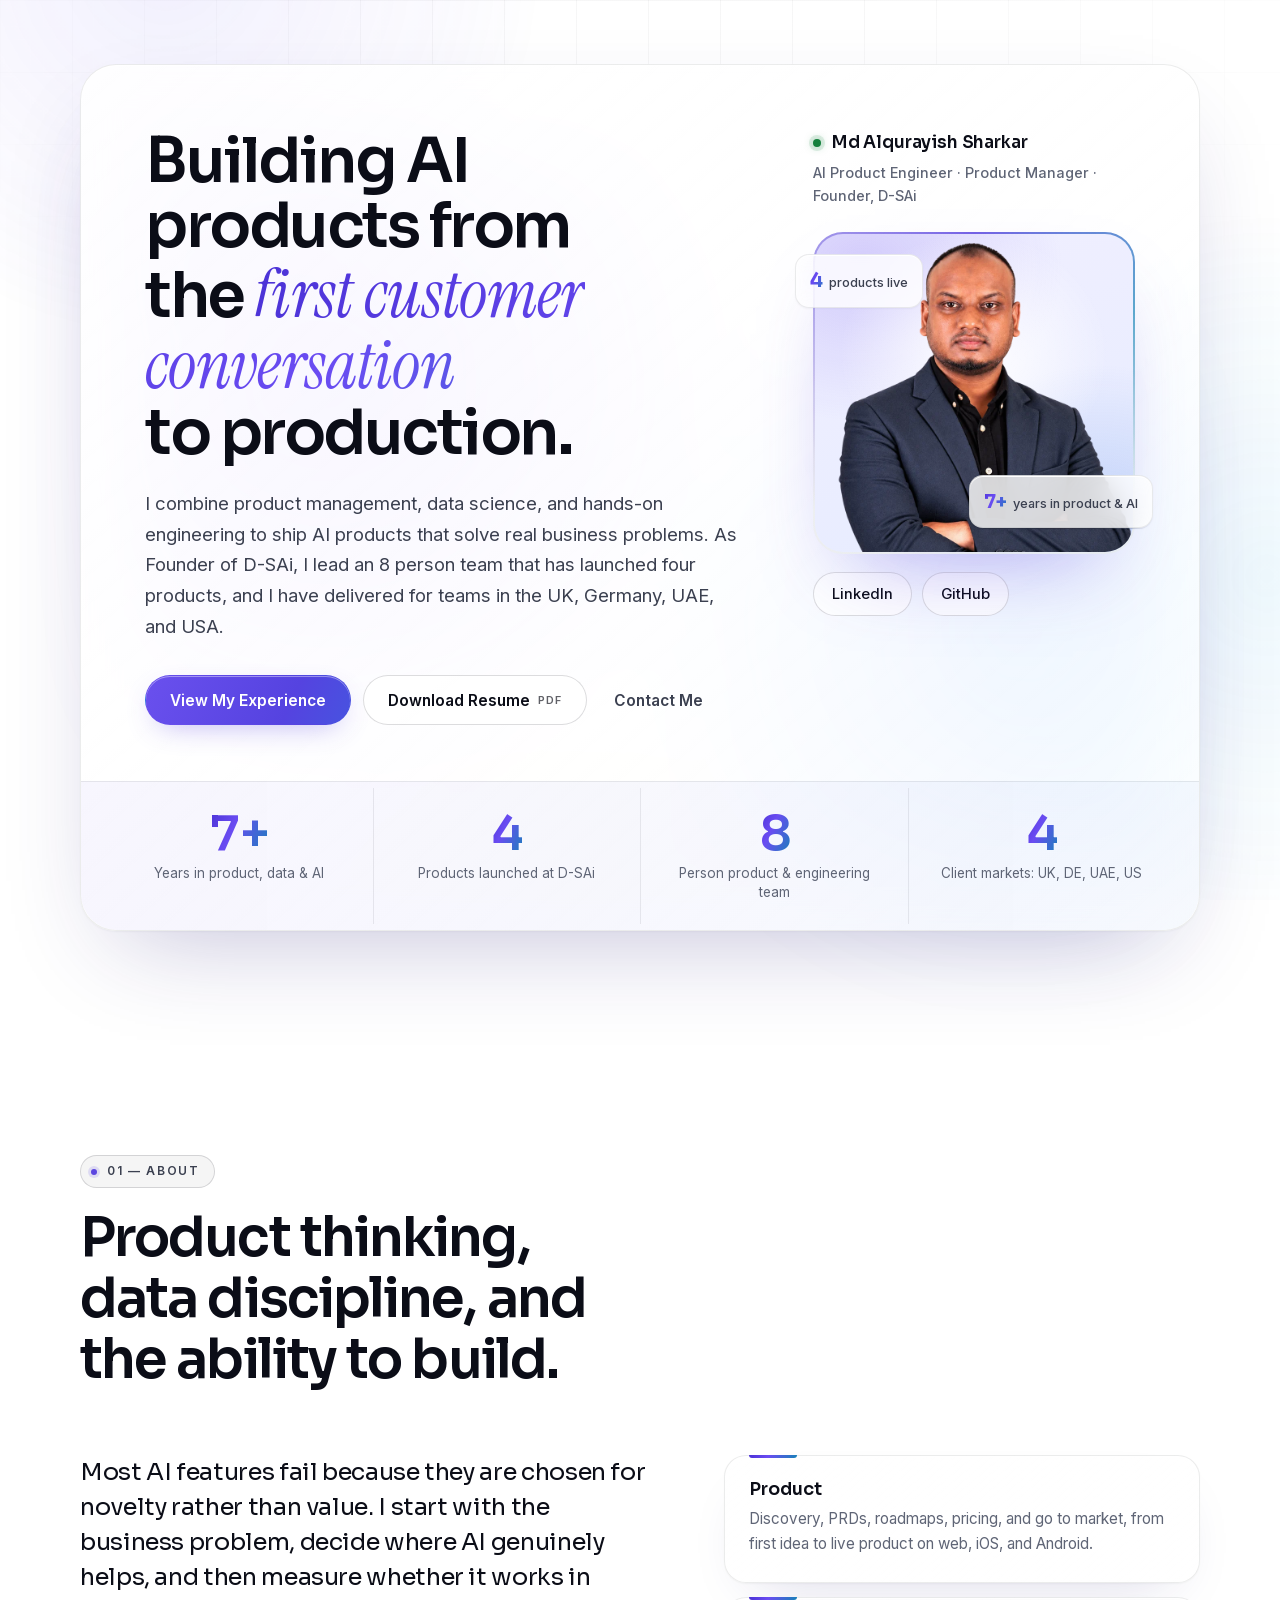
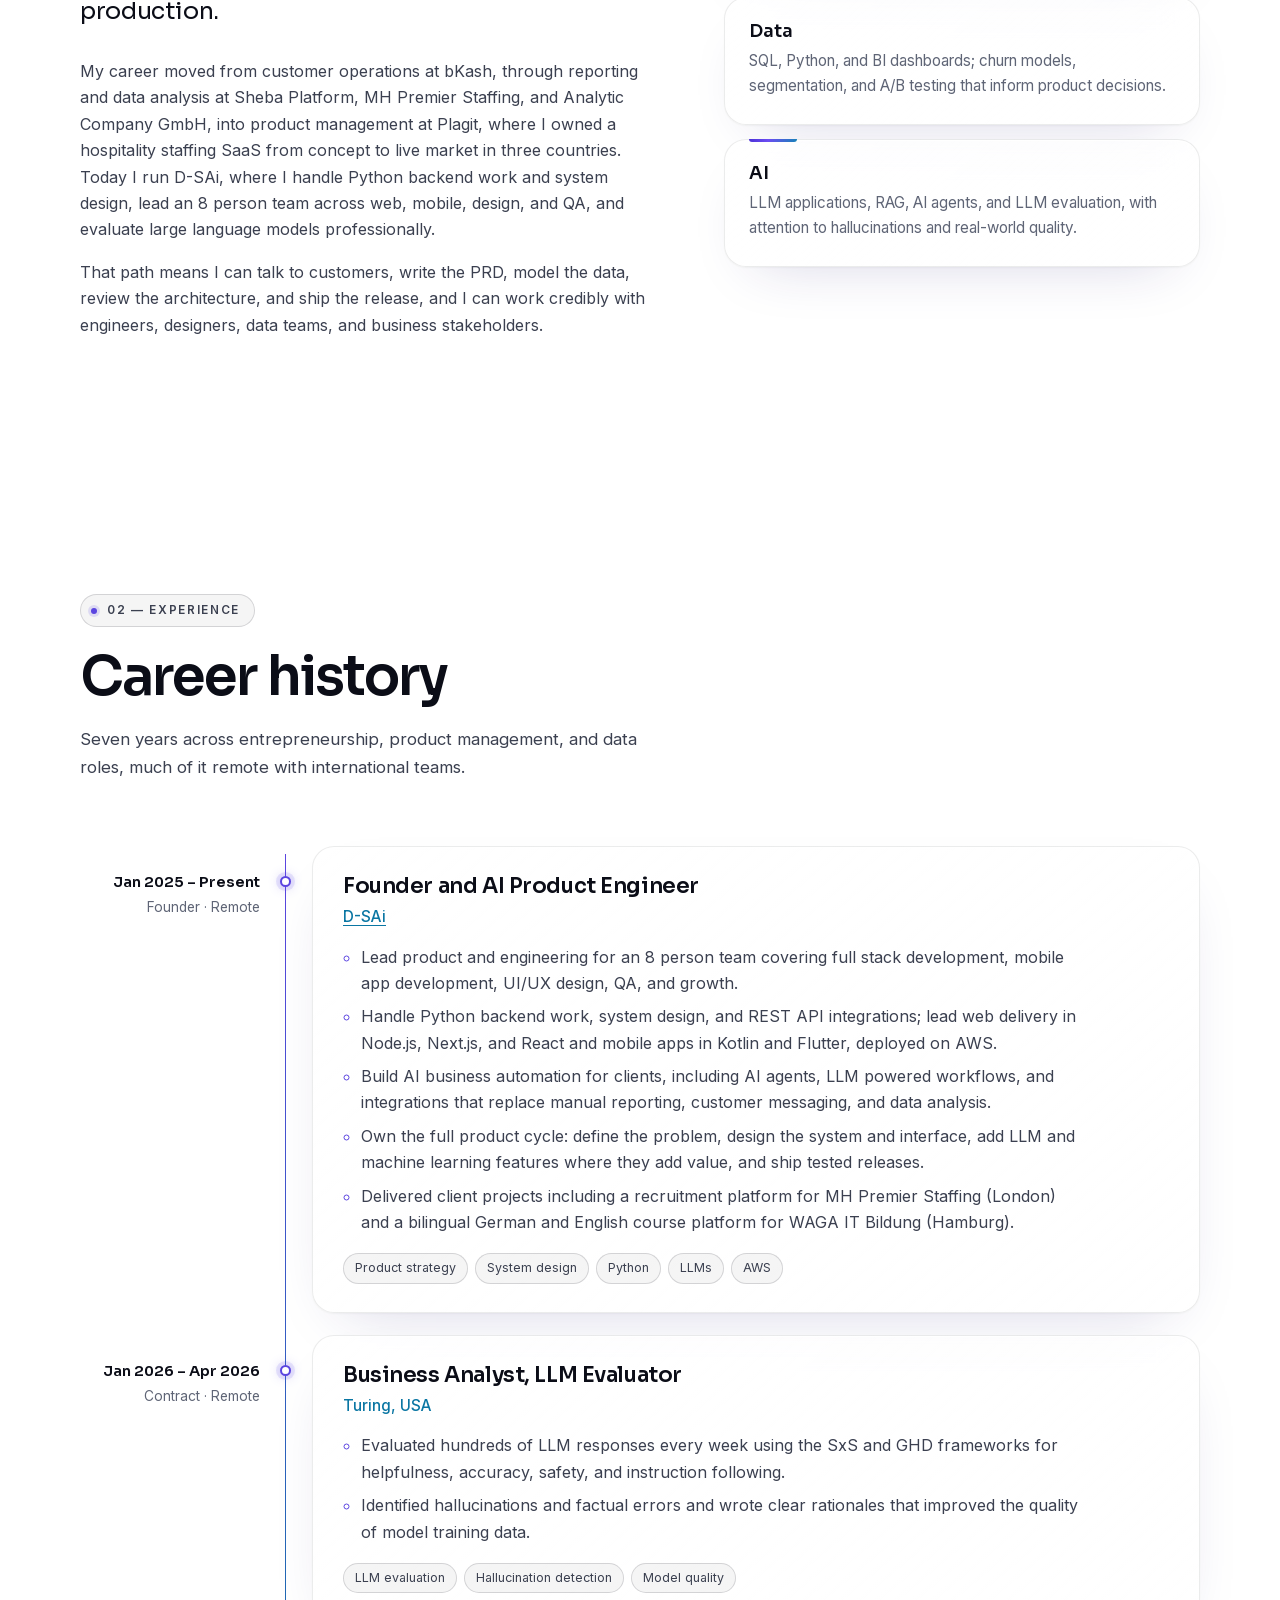
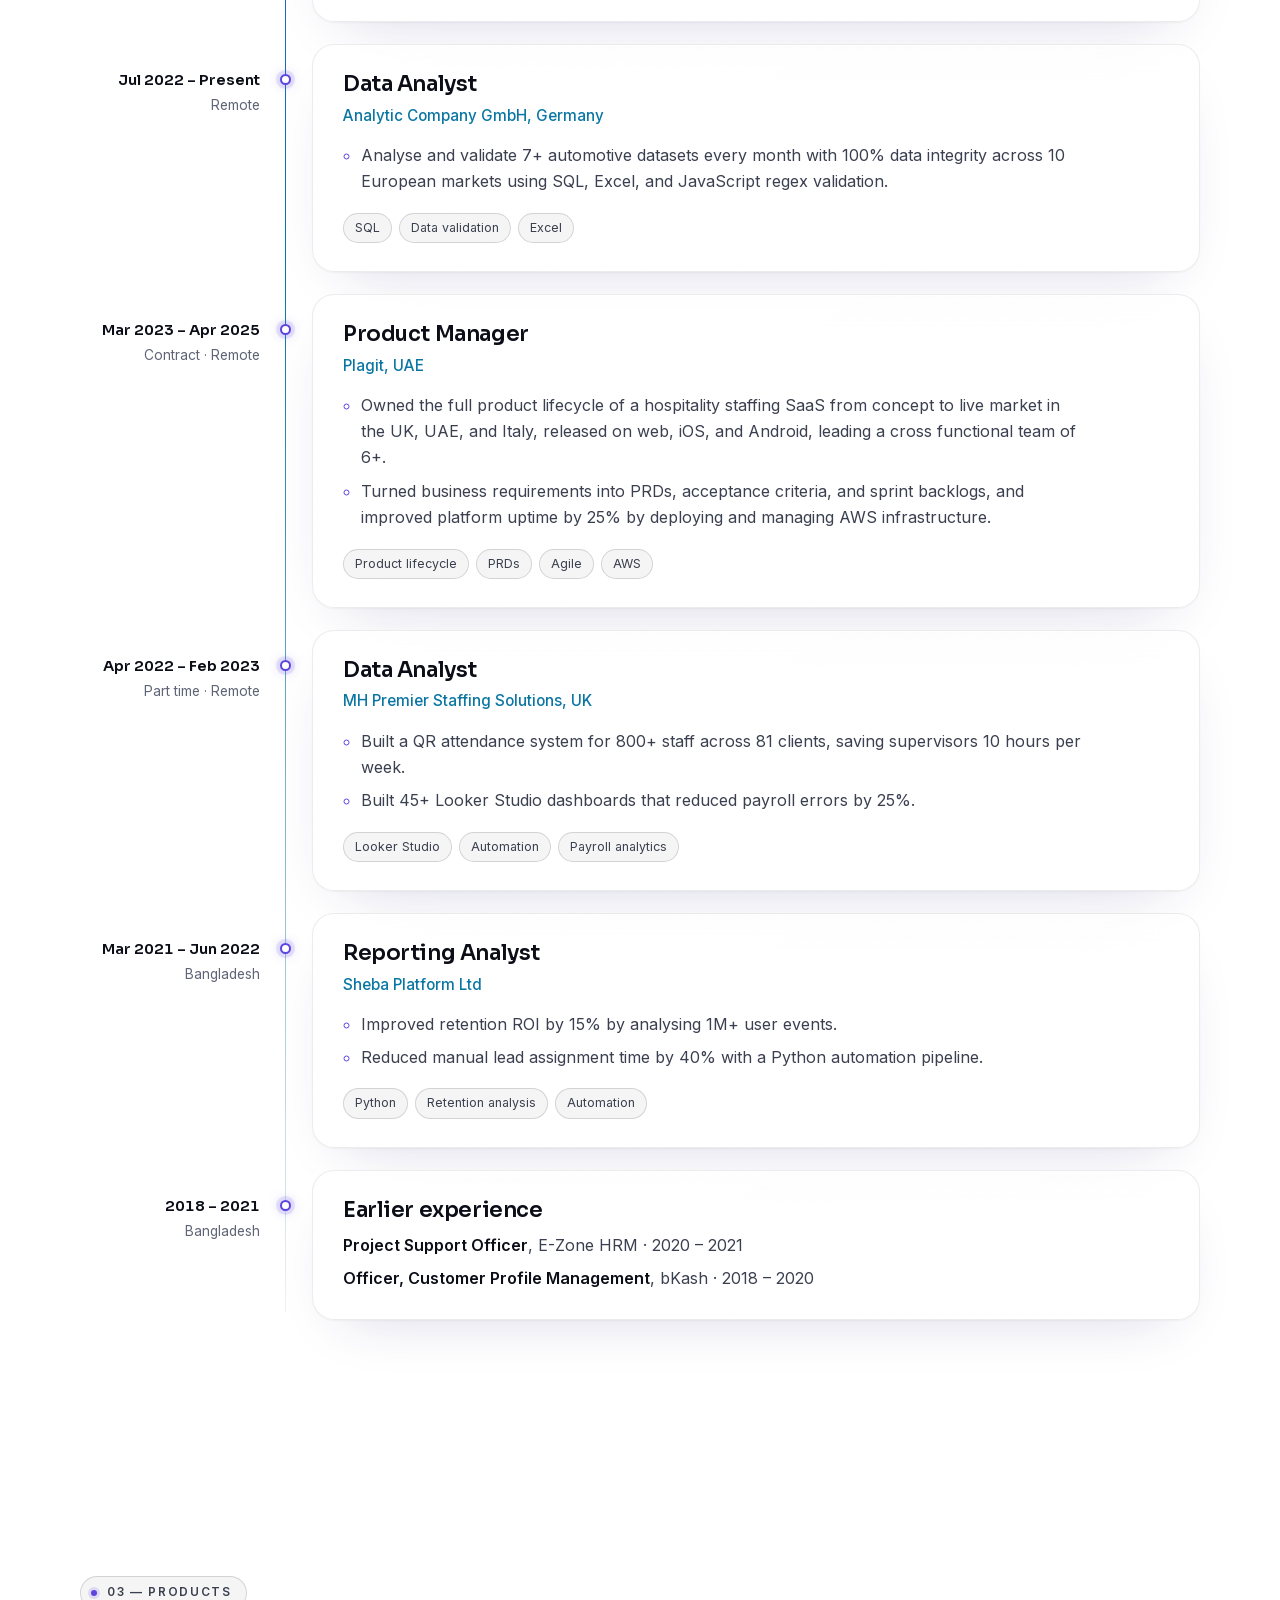
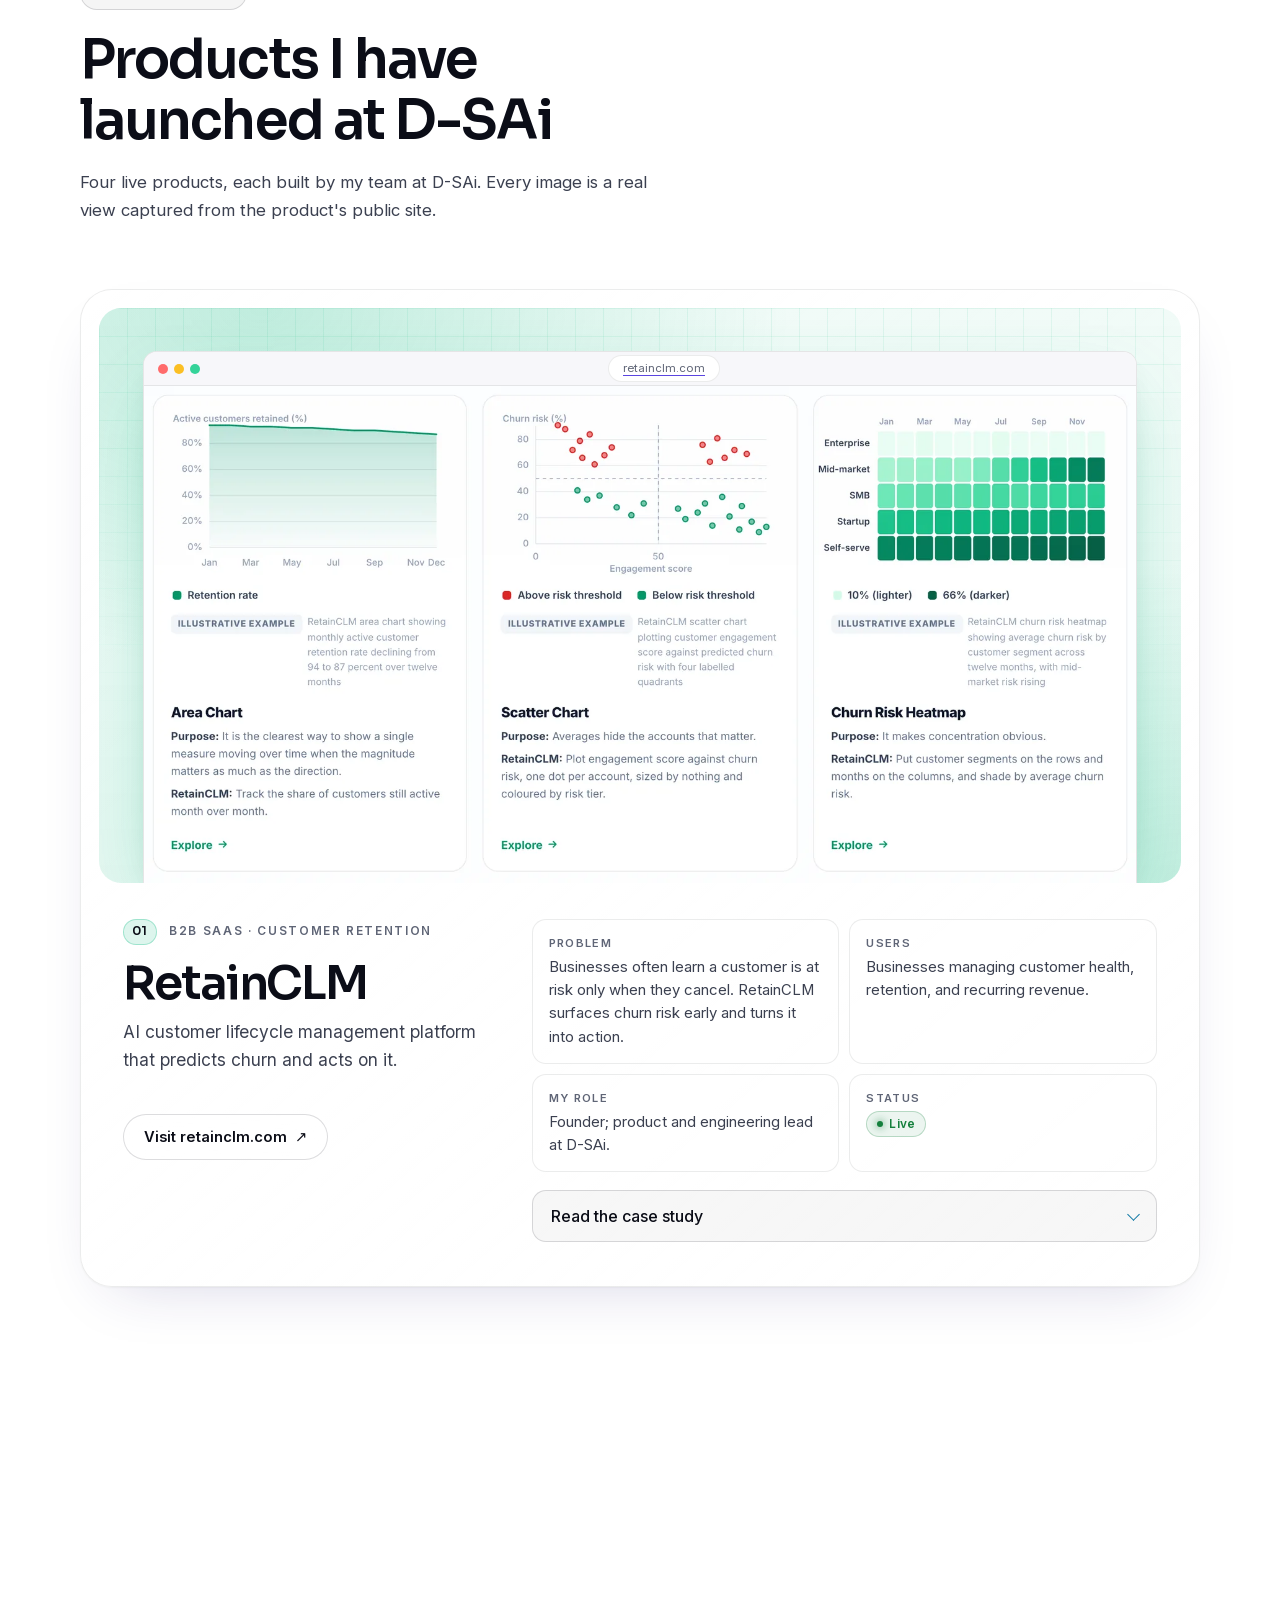
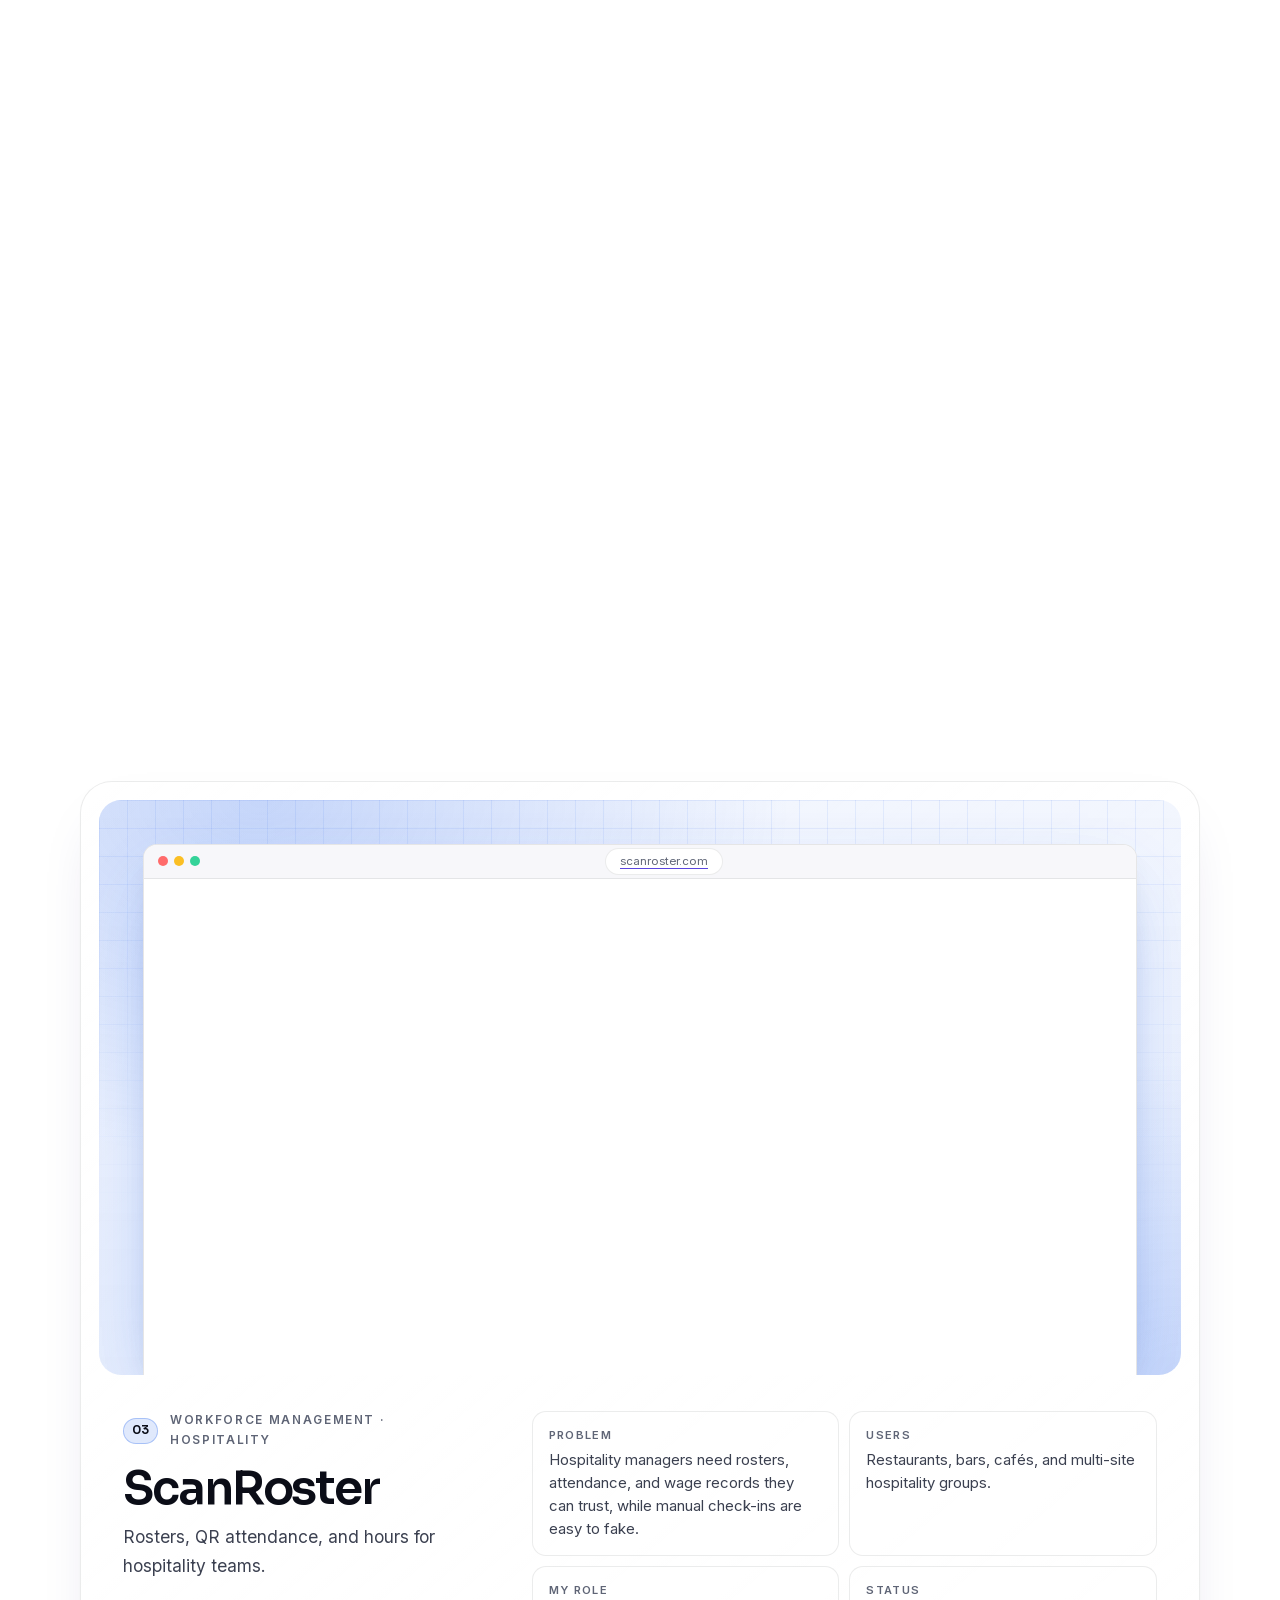
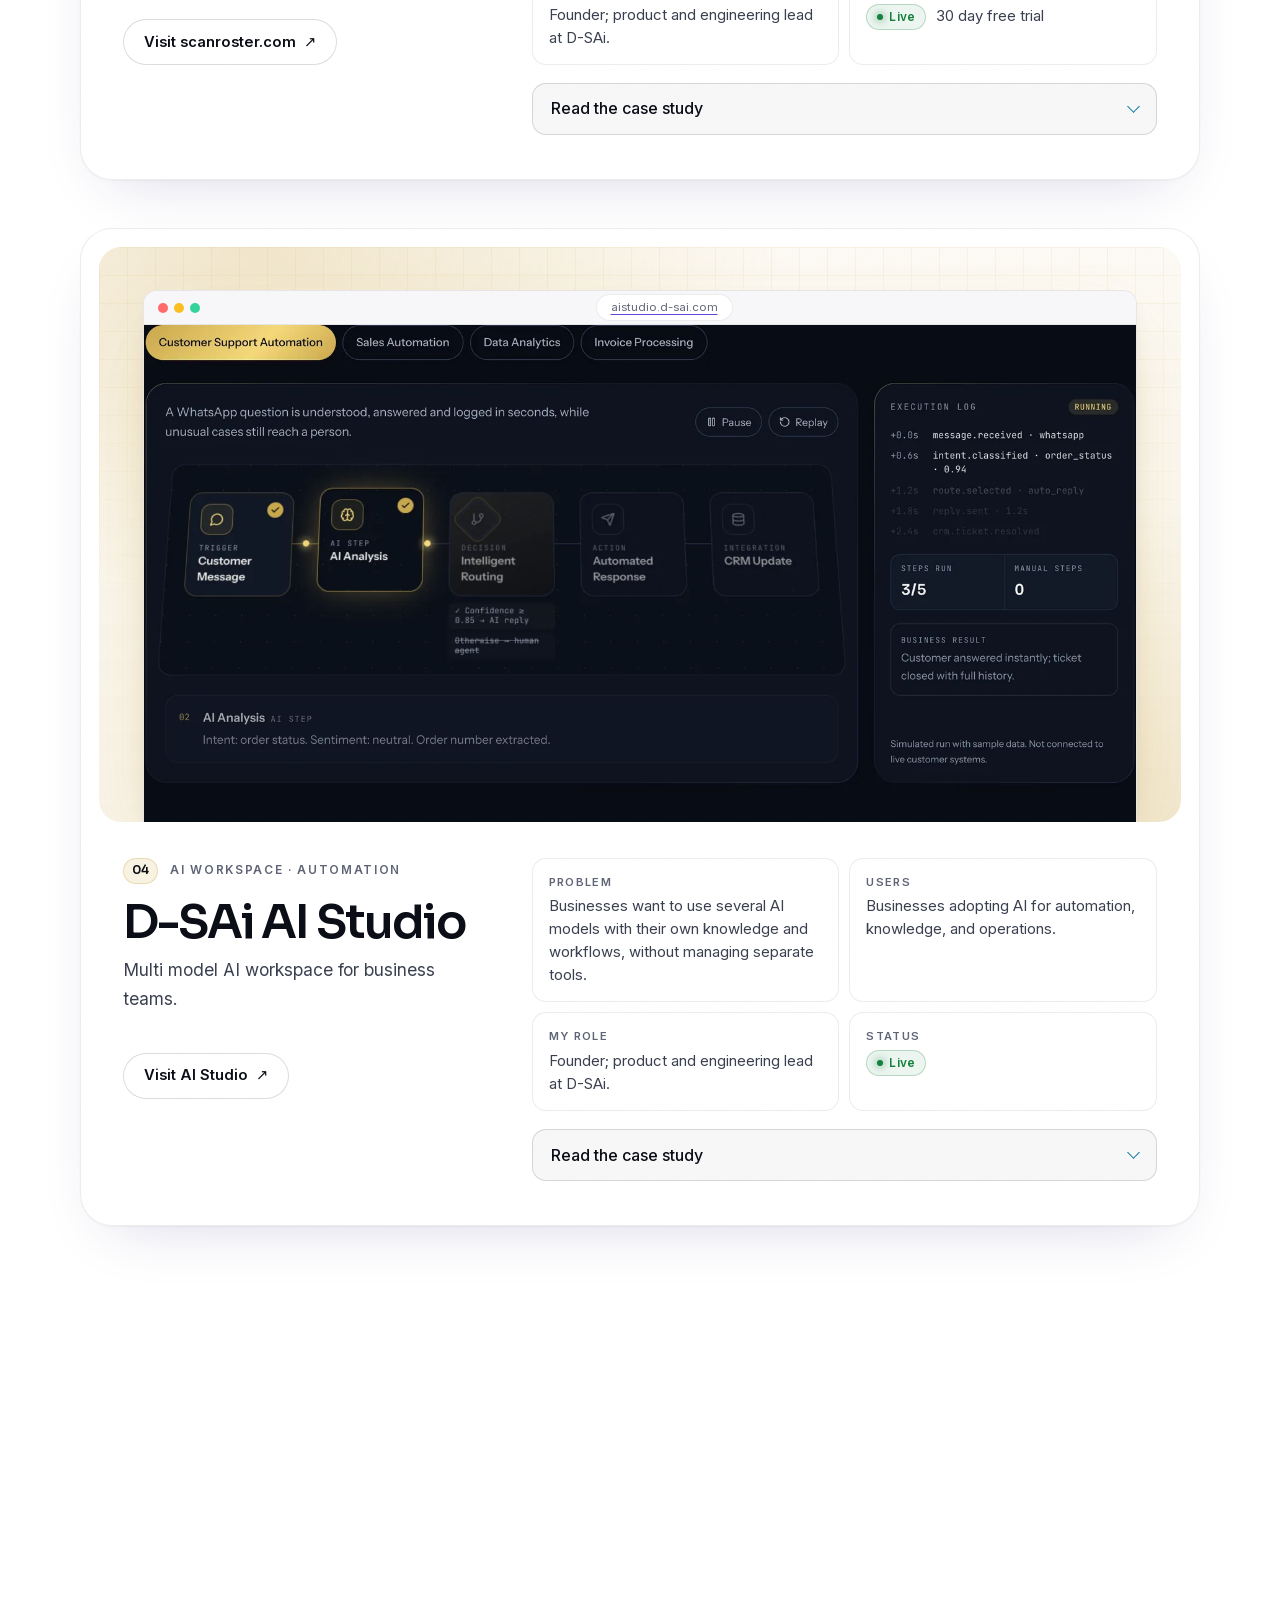
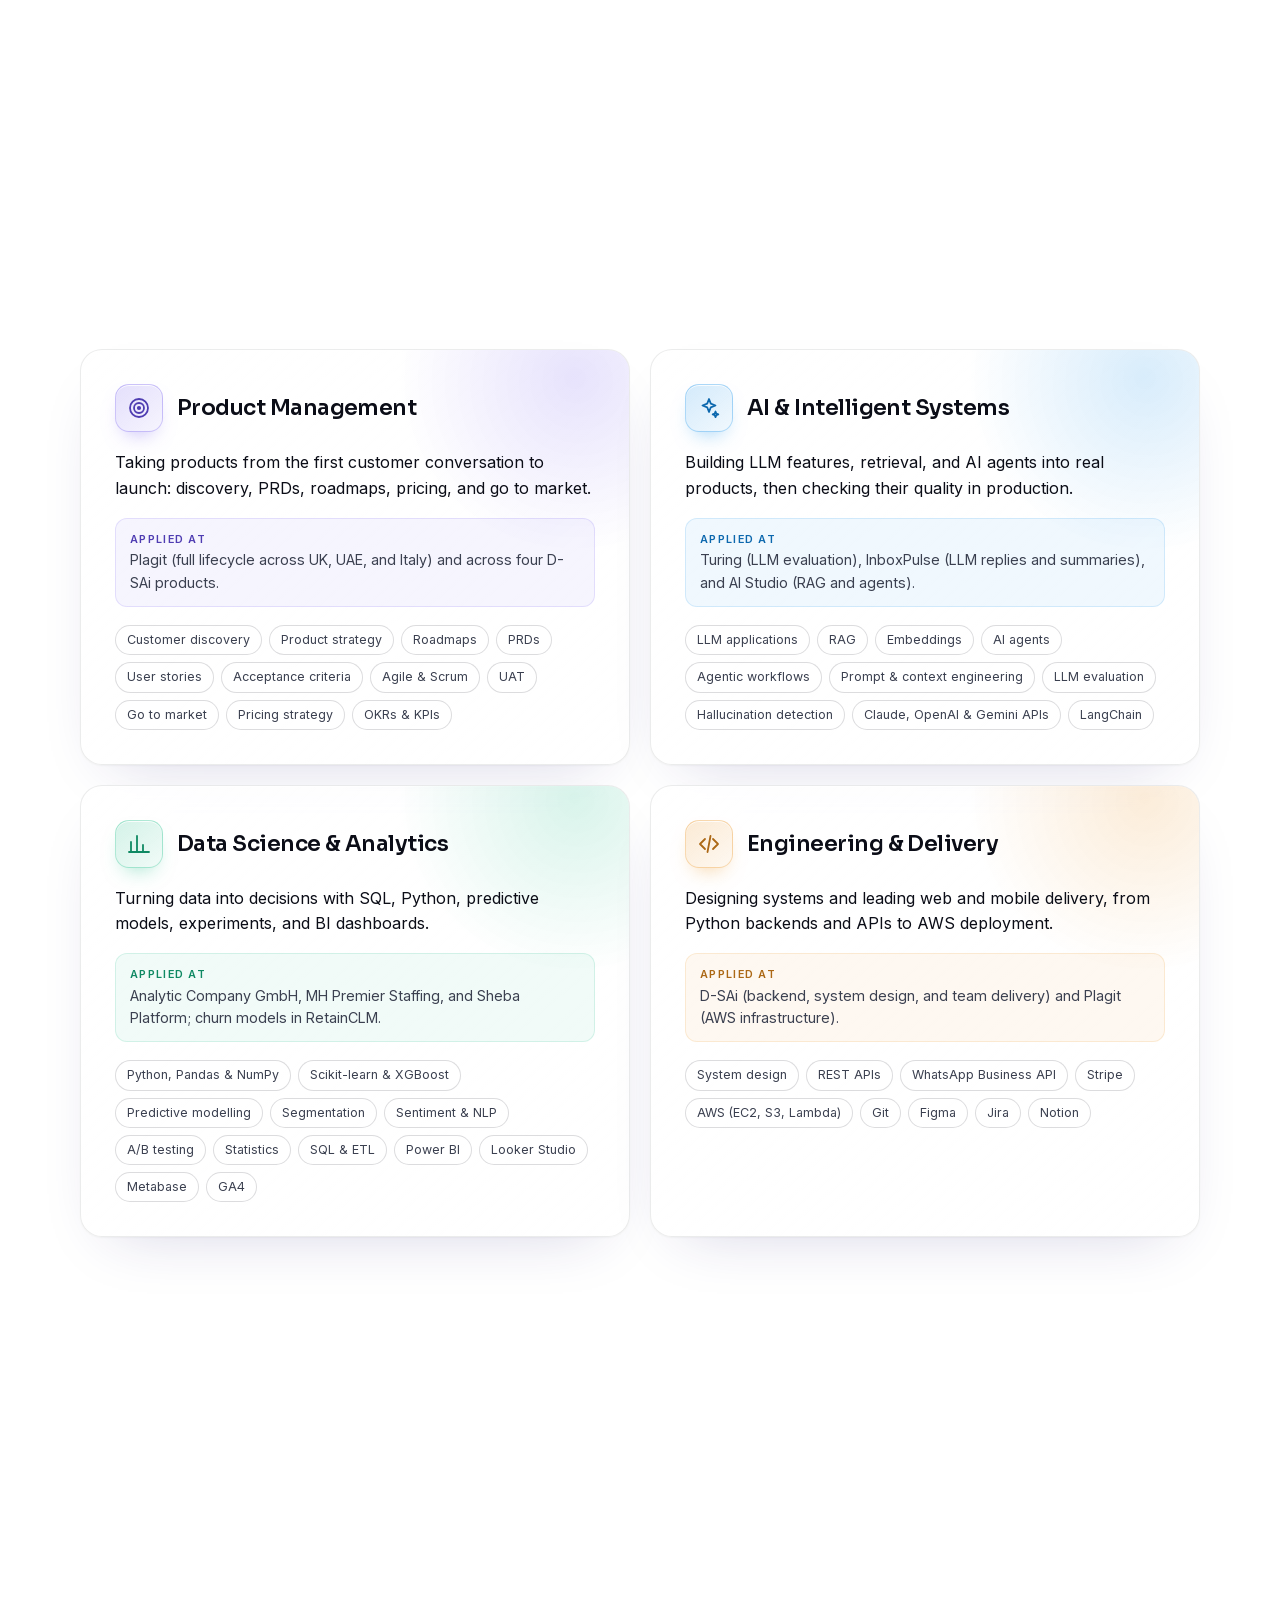
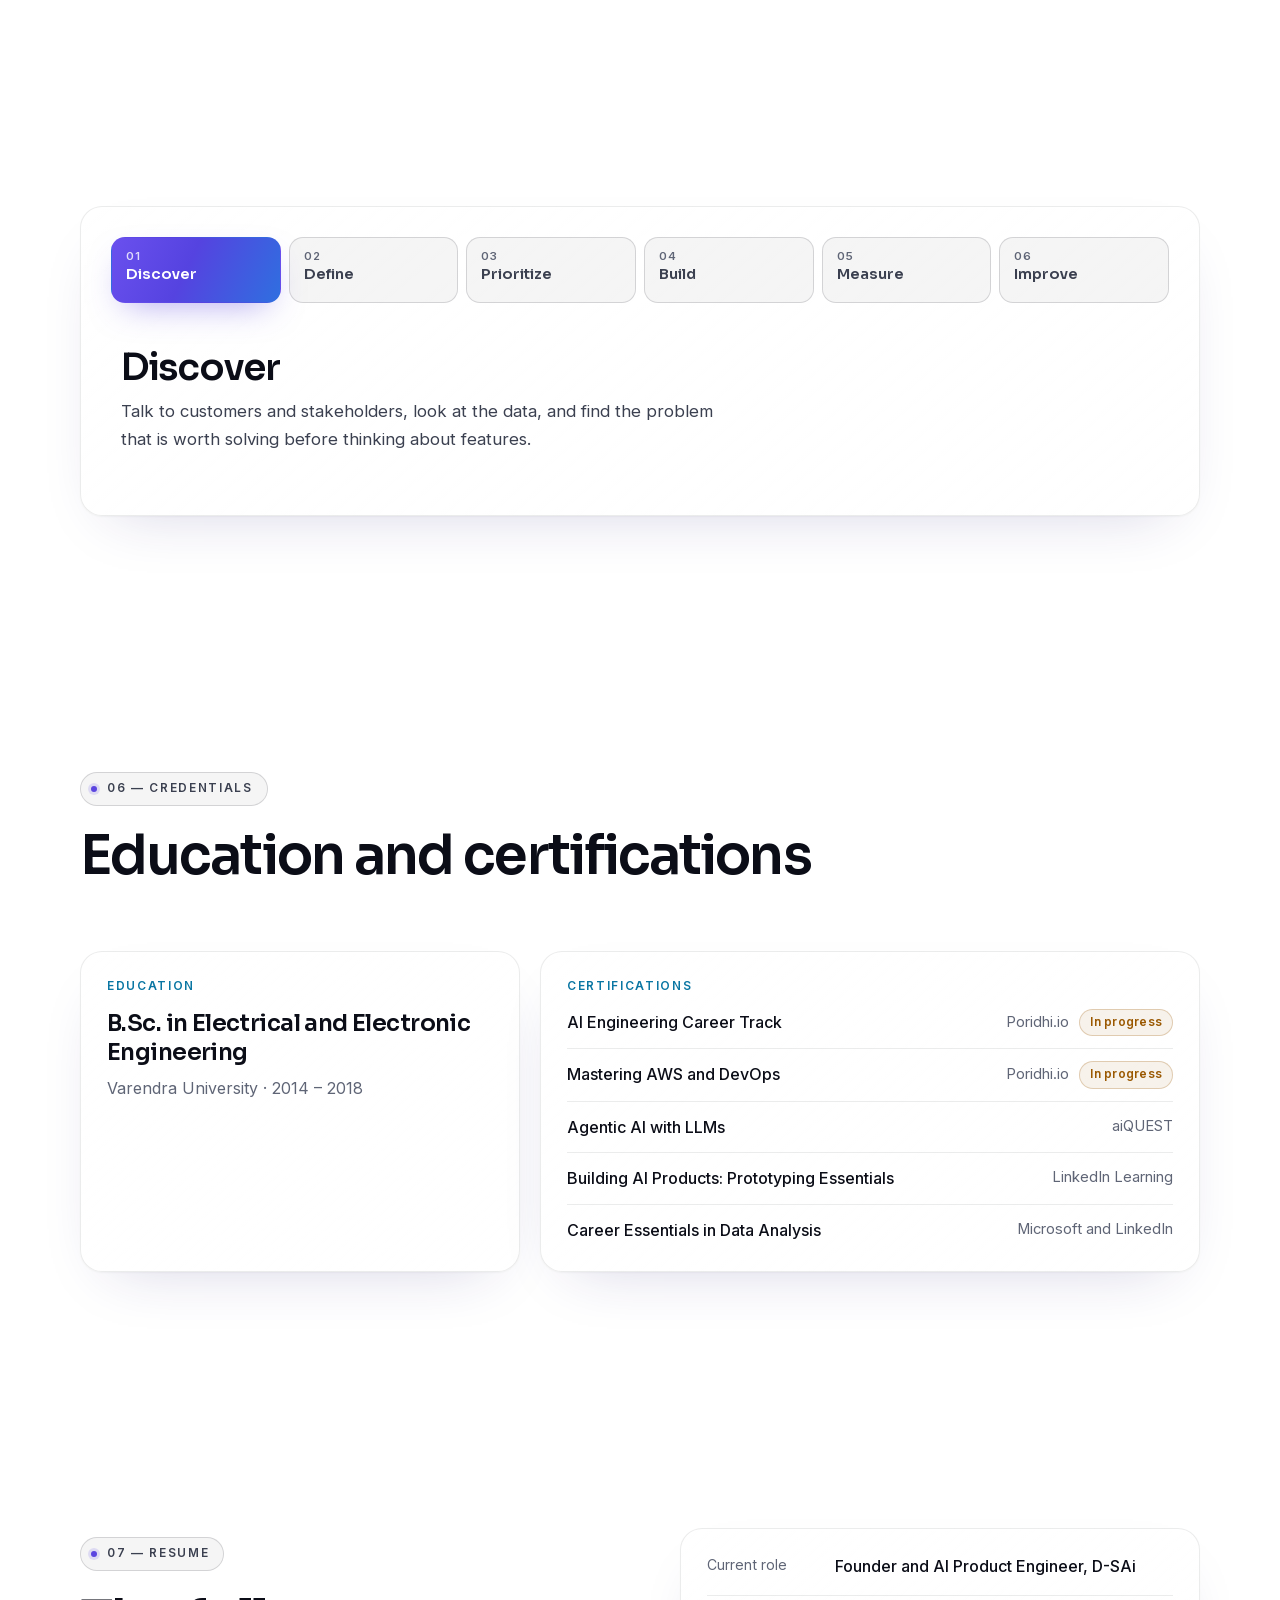
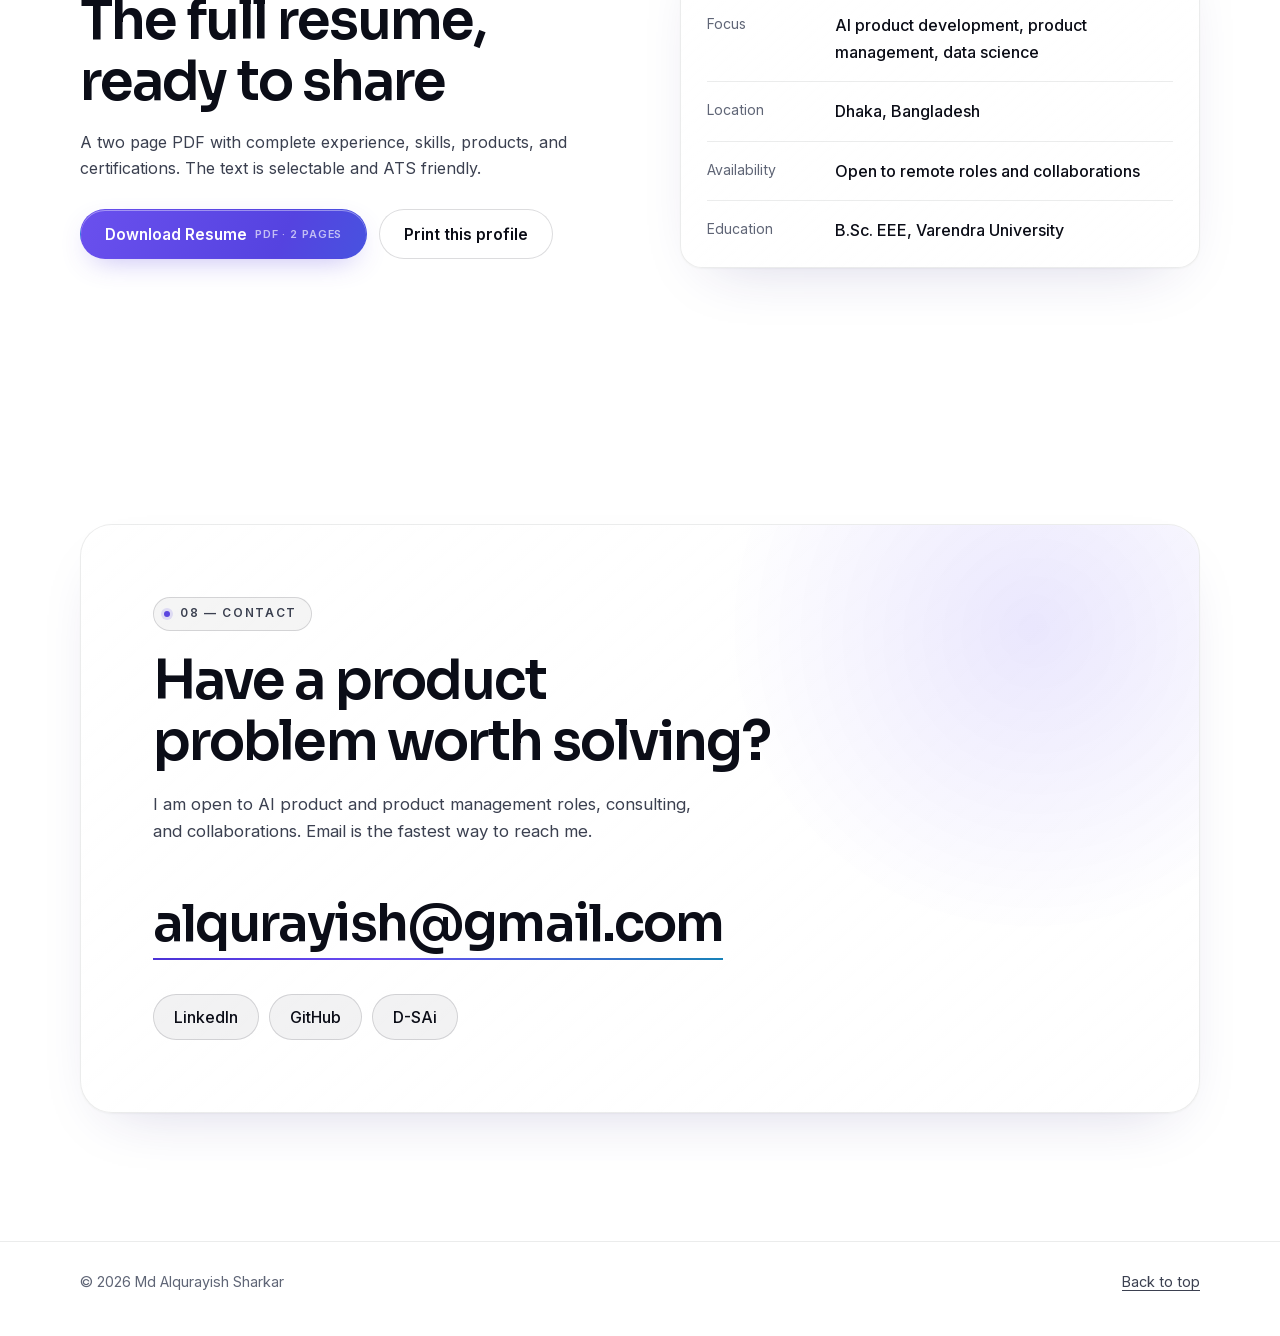
==== commit 86e016c3: "Redesign Expertise section - Icon tile and accent colour for each capability - One-line summary per " ====
--- a/index.html
+++ b/index.html
@@ -495,32 +495,57 @@
         <header class="section-head reveal">
           <p class="section-index">04 — Expertise</p>
           <h2 id="expertise-title">Capabilities, with the evidence behind them</h2>
+          <p class="section-intro">Four areas I work across every day, each backed by roles and products from my CV.</p>
         </header>
         <div class="expertise">
-          <article class="skill-card reveal">
-            <h3>Product Management</h3>
-            <p class="evidence">Applied at Plagit (full lifecycle across UK, UAE, and Italy) and across four D-SAi products.</p>
+          <article class="skill-card reveal" style="--tint: 106 80 238">
+            <div class="skill-head">
+              <span class="skill-icon" aria-hidden="true">
+                <svg viewBox="0 0 24 24" fill="none" stroke="currentColor" stroke-width="1.8" stroke-linecap="round" stroke-linejoin="round"><circle cx="12" cy="12" r="9"/><circle cx="12" cy="12" r="5"/><circle cx="12" cy="12" r="1.2" fill="currentColor"/></svg>
+              </span>
+              <h3>Product Management</h3>
+            </div>
+            <p class="skill-summary">Taking products from the first customer conversation to launch: discovery, PRDs, roadmaps, pricing, and go to market.</p>
+            <p class="evidence"><span>Applied at</span> Plagit (full lifecycle across UK, UAE, and Italy) and across four D-SAi products.</p>
             <ul class="chips" role="list">
               <li>Customer discovery</li><li>Product strategy</li><li>Roadmaps</li><li>PRDs</li><li>User stories</li><li>Acceptance criteria</li><li>Agile &amp; Scrum</li><li>UAT</li><li>Go to market</li><li>Pricing strategy</li><li>OKRs &amp; KPIs</li>
             </ul>
           </article>
-          <article class="skill-card reveal">
-            <h3>AI &amp; Intelligent Systems</h3>
-            <p class="evidence">LLM evaluation at Turing; LLM features in InboxPulse; RAG and agents in AI Studio.</p>
+          <article class="skill-card reveal" style="--tint: 14 140 233">
+            <div class="skill-head">
+              <span class="skill-icon" aria-hidden="true">
+                <svg viewBox="0 0 24 24" fill="none" stroke="currentColor" stroke-width="1.8" stroke-linecap="round" stroke-linejoin="round"><path d="M12 3l1.8 4.6L18.5 9.5l-4.7 1.8L12 16l-1.8-4.7L5.5 9.5l4.7-1.9z"/><path d="M18.5 15.5l.8 2 2 .8-2 .8-.8 2-.8-2-2-.8 2-.8z"/></svg>
+              </span>
+              <h3>AI &amp; Intelligent Systems</h3>
+            </div>
+            <p class="skill-summary">Building LLM features, retrieval, and AI agents into real products, then checking their quality in production.</p>
+            <p class="evidence"><span>Applied at</span> Turing (LLM evaluation), InboxPulse (LLM replies and summaries), and AI Studio (RAG and agents).</p>
             <ul class="chips" role="list">
               <li>LLM applications</li><li>RAG</li><li>Embeddings</li><li>AI agents</li><li>Agentic workflows</li><li>Prompt &amp; context engineering</li><li>LLM evaluation</li><li>Hallucination detection</li><li>Claude, OpenAI &amp; Gemini APIs</li><li>LangChain</li>
             </ul>
           </article>
-          <article class="skill-card reveal">
-            <h3>Data Science &amp; Analytics</h3>
-            <p class="evidence">Data roles at Analytic Company GmbH, MH Premier Staffing, and Sheba Platform; churn models in RetainCLM.</p>
+          <article class="skill-card reveal" style="--tint: 16 185 129">
+            <div class="skill-head">
+              <span class="skill-icon" aria-hidden="true">
+                <svg viewBox="0 0 24 24" fill="none" stroke="currentColor" stroke-width="1.8" stroke-linecap="round" stroke-linejoin="round"><path d="M4 20V10"/><path d="M10 20V4"/><path d="M16 20v-7"/><path d="M22 20H2"/></svg>
+              </span>
+              <h3>Data Science &amp; Analytics</h3>
+            </div>
+            <p class="skill-summary">Turning data into decisions with SQL, Python, predictive models, experiments, and BI dashboards.</p>
+            <p class="evidence"><span>Applied at</span> Analytic Company GmbH, MH Premier Staffing, and Sheba Platform; churn models in RetainCLM.</p>
             <ul class="chips" role="list">
               <li>Python, Pandas &amp; NumPy</li><li>Scikit-learn &amp; XGBoost</li><li>Predictive modelling</li><li>Segmentation</li><li>Sentiment &amp; NLP</li><li>A/B testing</li><li>Statistics</li><li>SQL &amp; ETL</li><li>Power BI</li><li>Looker Studio</li><li>Metabase</li><li>GA4</li>
             </ul>
           </article>
-          <article class="skill-card reveal">
-            <h3>Engineering &amp; Delivery</h3>
-            <p class="evidence">Python backend and system design at D-SAi; team delivery on web and mobile, deployed on AWS.</p>
+          <article class="skill-card reveal" style="--tint: 234 140 20">
+            <div class="skill-head">
+              <span class="skill-icon" aria-hidden="true">
+                <svg viewBox="0 0 24 24" fill="none" stroke="currentColor" stroke-width="1.8" stroke-linecap="round" stroke-linejoin="round"><path d="M8 7l-5 5 5 5"/><path d="M16 7l5 5-5 5"/><path d="M13.5 4l-3 16"/></svg>
+              </span>
+              <h3>Engineering &amp; Delivery</h3>
+            </div>
+            <p class="skill-summary">Designing systems and leading web and mobile delivery, from Python backends and APIs to AWS deployment.</p>
+            <p class="evidence"><span>Applied at</span> D-SAi (backend, system design, and team delivery) and Plagit (AWS infrastructure).</p>
             <ul class="chips" role="list">
               <li>System design</li><li>REST APIs</li><li>WhatsApp Business API</li><li>Stripe</li><li>AWS (EC2, S3, Lambda)</li><li>Git</li><li>Figma</li><li>Jira</li><li>Notion</li>
             </ul>
--- a/assets/css/style.css
+++ b/assets/css/style.css
@@ -972,26 +972,73 @@
    Expertise
    ========================================================================== */
 .expertise { display: grid; gap: 16px; }
-.skill-card { padding: 28px 26px; transition: translate .5s var(--ease), border-color .3s; }
-.skill-card:hover { translate: 0 -4px; border-color: rgb(11 13 23 / 20%); }
+.skill-card {
+  --tint: 91 69 224;
+  --tint-ink: color-mix(in srgb, rgb(var(--tint)) 72%, #0b0d17);
+  overflow: hidden;
+  padding: clamp(24px, 3vw, 34px);
+  transition: translate .5s var(--ease), border-color .3s, box-shadow .5s var(--ease);
+}
+.skill-card::after {
+  content: "";
+  position: absolute;
+  z-index: -1;
+  top: -40%; right: -25%;
+  width: 70%;
+  aspect-ratio: 1;
+  border-radius: 50%;
+  background: radial-gradient(circle, rgb(var(--tint) / 16%), transparent 65%);
+  pointer-events: none;
+  transition: transform .8s var(--ease);
+}
+.skill-card:hover {
+  translate: 0 -4px;
+  border-color: rgb(var(--tint) / 35%);
+  box-shadow: inset 0 1px 0 #fff, 0 34px 70px -38px rgb(var(--tint) / 50%);
+}
+.skill-card:hover::after { transform: scale(1.15); }
+
+.skill-head { display: flex; align-items: center; gap: 14px; }
+.skill-icon {
+  flex: none;
+  display: grid;
+  place-items: center;
+  width: 48px; height: 48px;
+  border-radius: 14px;
+  color: var(--tint-ink);
+  background: linear-gradient(140deg, rgb(var(--tint) / 18%), rgb(var(--tint) / 6%));
+  border: 1px solid rgb(var(--tint) / 28%);
+  box-shadow: inset 0 1px 0 rgb(255 255 255 / 80%), 0 10px 22px -12px rgb(var(--tint) / 60%);
+}
+.skill-icon svg { width: 24px; height: 24px; }
 .skill-card h3 {
-  display: flex;
-  align-items: center;
-  gap: 12px;
   font-family: var(--display);
-  font-size: 1.2rem;
-  letter-spacing: -0.02em;
-}
-.skill-card h3::before {
-  content: "";
-  flex: none;
-  width: 10px; height: 10px;
-  border-radius: 3px;
-  background: var(--grad);
-  box-shadow: 0 0 10px rgb(91 69 224 / 45%);
-  transform: rotate(45deg);
-}
-.evidence { margin-top: 10px; color: var(--muted); font-size: .93rem; }
+  font-size: clamp(1.15rem, 1rem + .5vw, 1.35rem);
+  letter-spacing: -0.025em;
+}
+.skill-summary { margin-top: 18px; color: var(--ink); font-size: 1rem; line-height: 1.6; }
+.evidence {
+  margin-top: 14px;
+  padding: 12px 14px;
+  border-radius: 12px;
+  background: rgb(var(--tint) / 6%);
+  border: 1px solid rgb(var(--tint) / 14%);
+  color: var(--ink-2);
+  font-size: .9rem;
+  line-height: 1.55;
+}
+.evidence span {
+  display: block;
+  margin-bottom: 2px;
+  font-size: .68rem;
+  font-weight: 600;
+  letter-spacing: .12em;
+  text-transform: uppercase;
+  color: var(--tint-ink);
+}
+.skill-card .chips { margin-top: 18px; }
+.skill-card .chips li { background: rgb(255 255 255 / 75%); }
+.skill-card .chips li:hover { border-color: rgb(var(--tint) / 45%); color: var(--tint-ink); background: rgb(var(--tint) / 8%); }
 
 @media (min-width: 768px) {
   .expertise { grid-template-columns: repeat(2, minmax(0, 1fr)); gap: 20px; }
@@ -1208,7 +1255,7 @@
   .hero-grid, .about-grid, .product, .product-body, .product-facts, .resume-grid, .creds, .expertise, .role { display: block; }
   .product-facts > div { border: 0; padding: 2pt 0; background: none; }
   .timeline { padding-left: 0; }
-  .hero-wrap::before, .timeline::before, .role::before, .contact-inner::after, .hero-name::before, .section-index::before { display: none; }
+  .hero-wrap::before, .timeline::before, .role::before, .contact-inner::after, .skill-card::after, .hero-name::before, .section-index::before { display: none; }
   .role-meta { text-align: left; align-items: flex-start; padding-top: 0; }
   .hero-title { font-size: 24pt; max-width: none; }
   .section-head h2, .resume-grid h2, .contact h2 { font-size: 17pt; color: #000; }
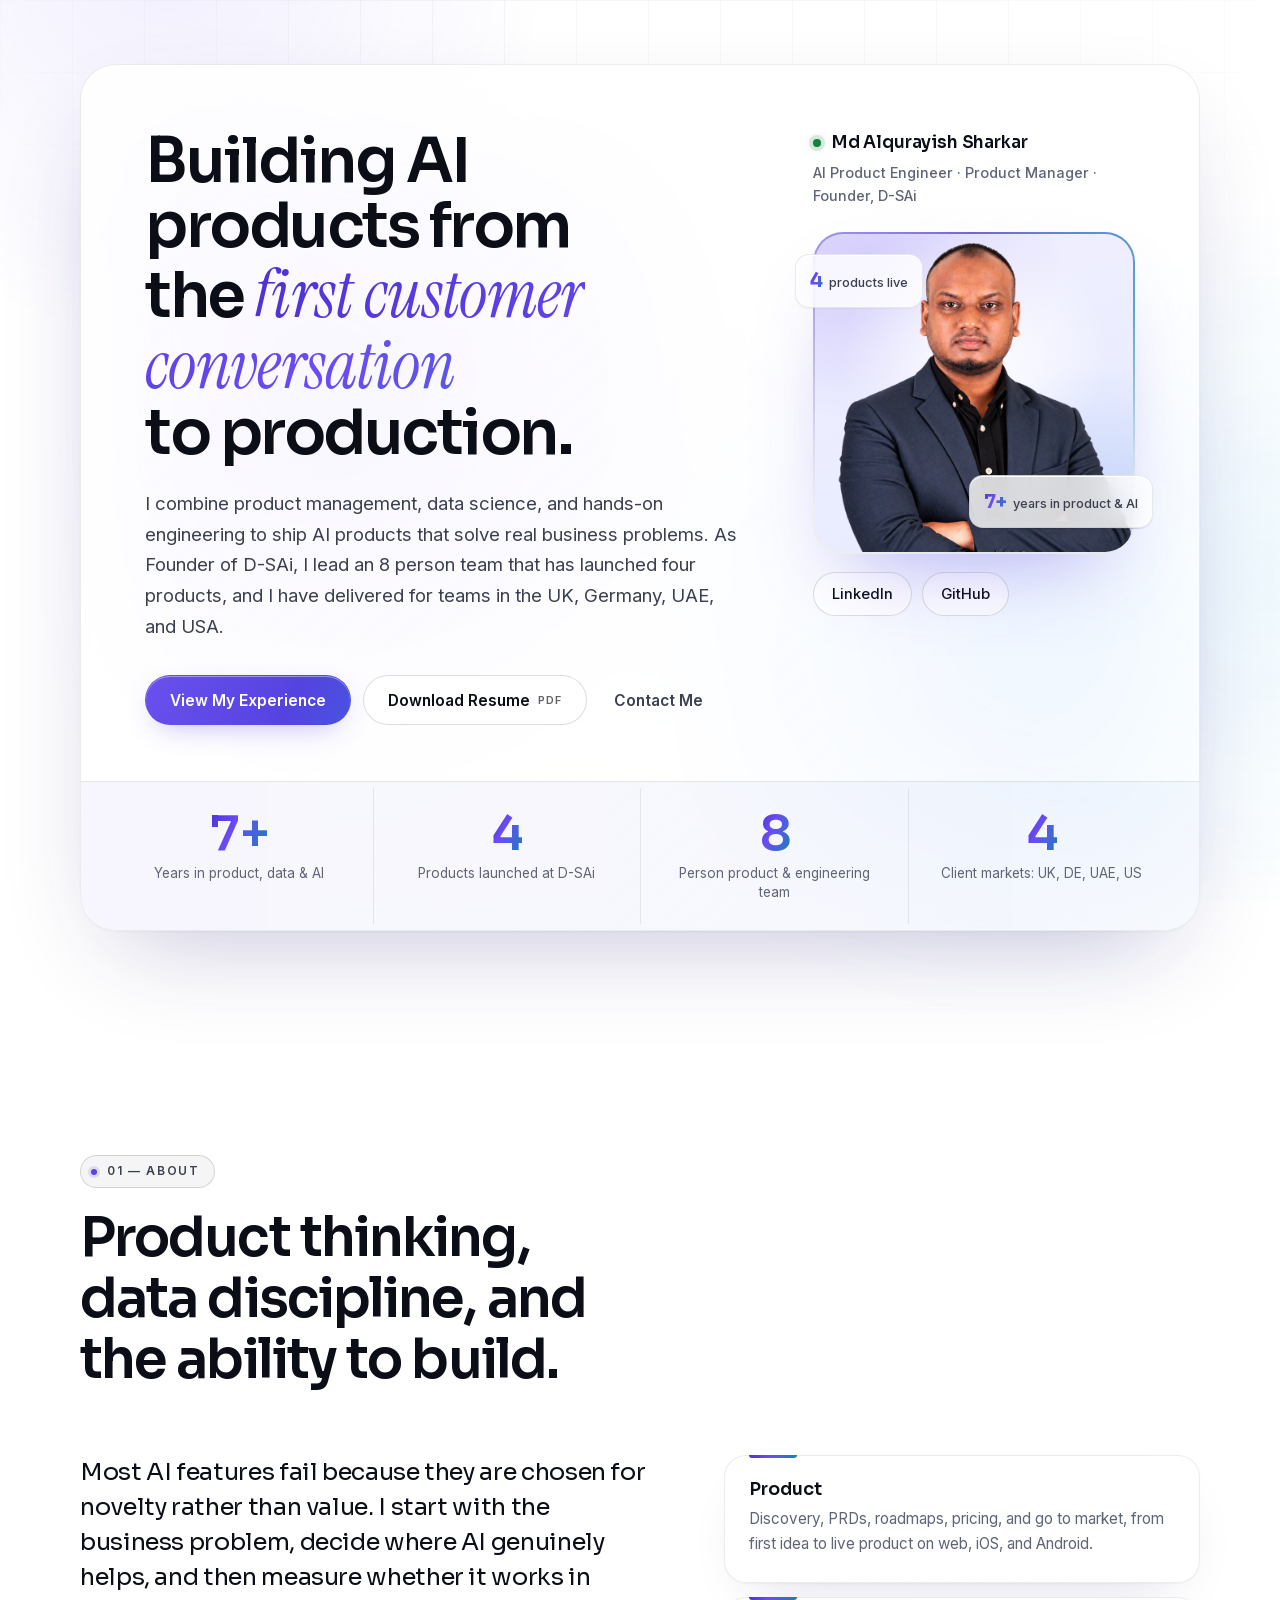
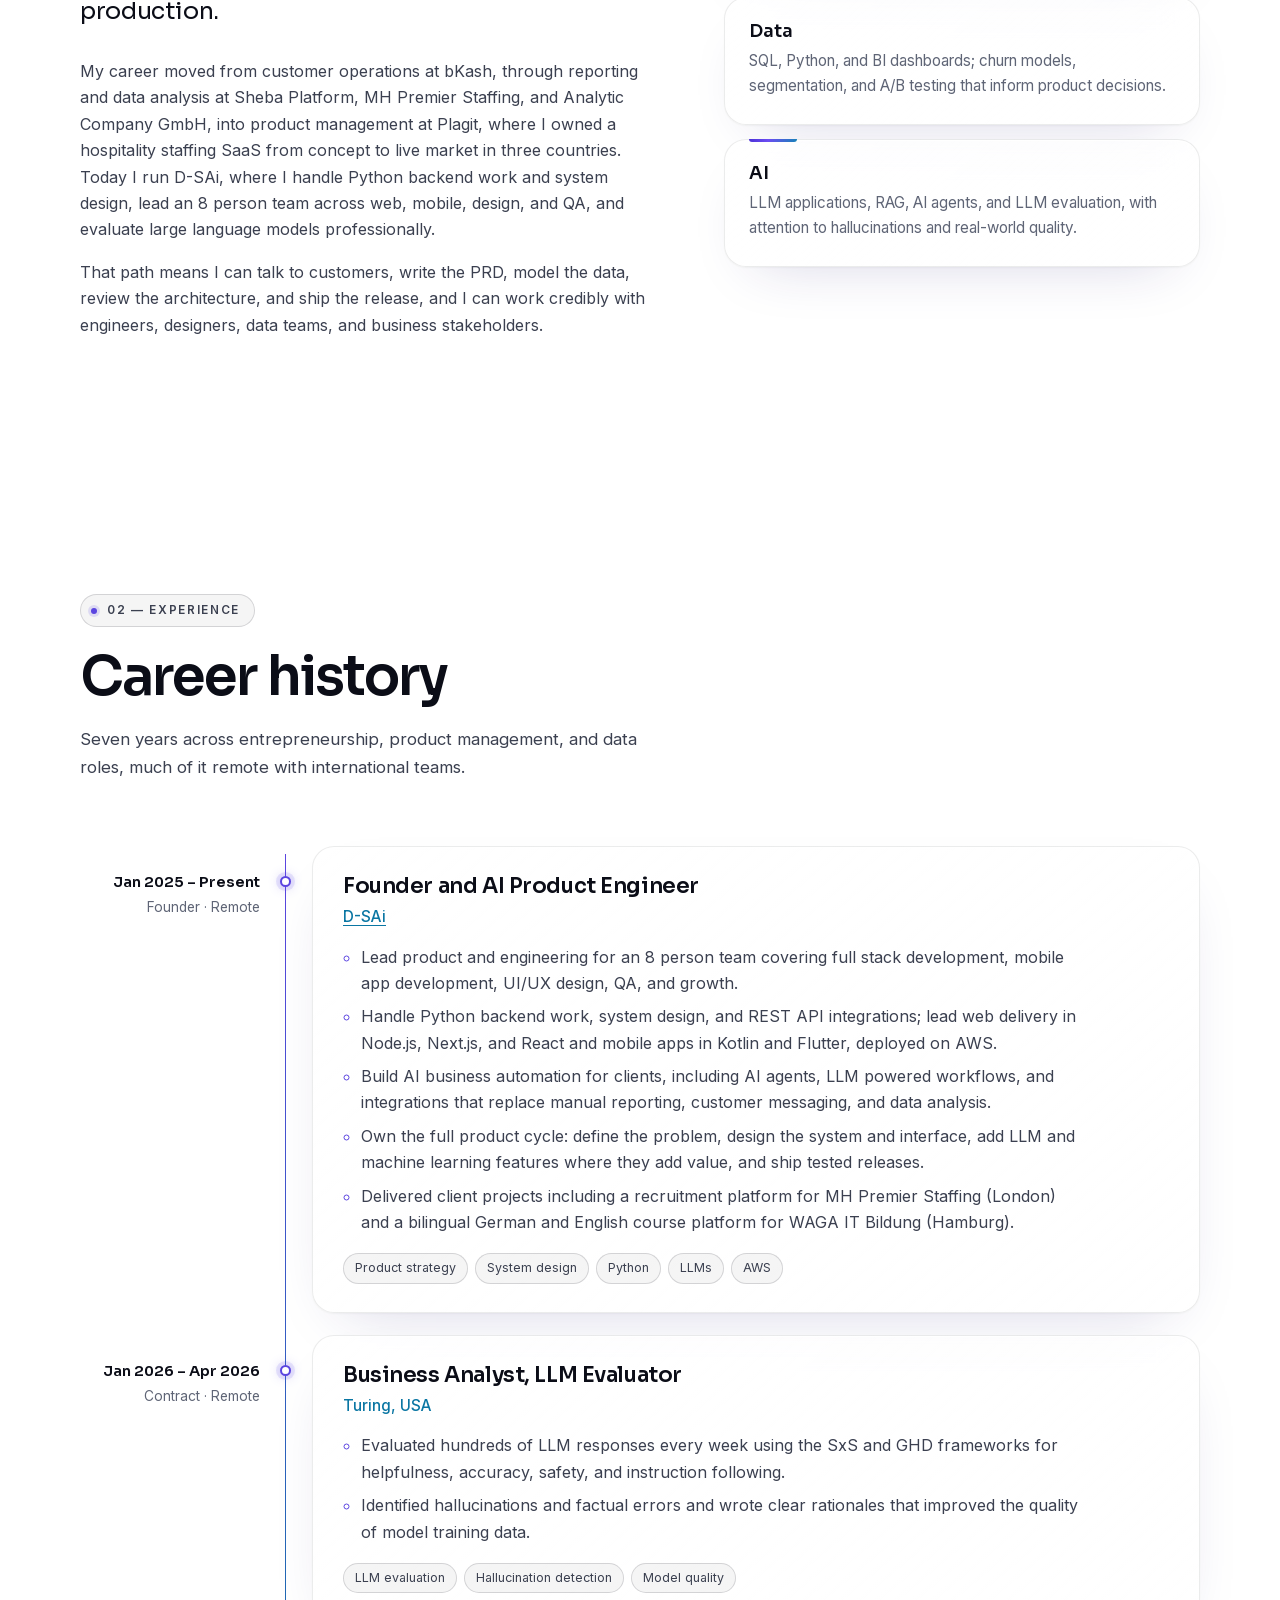
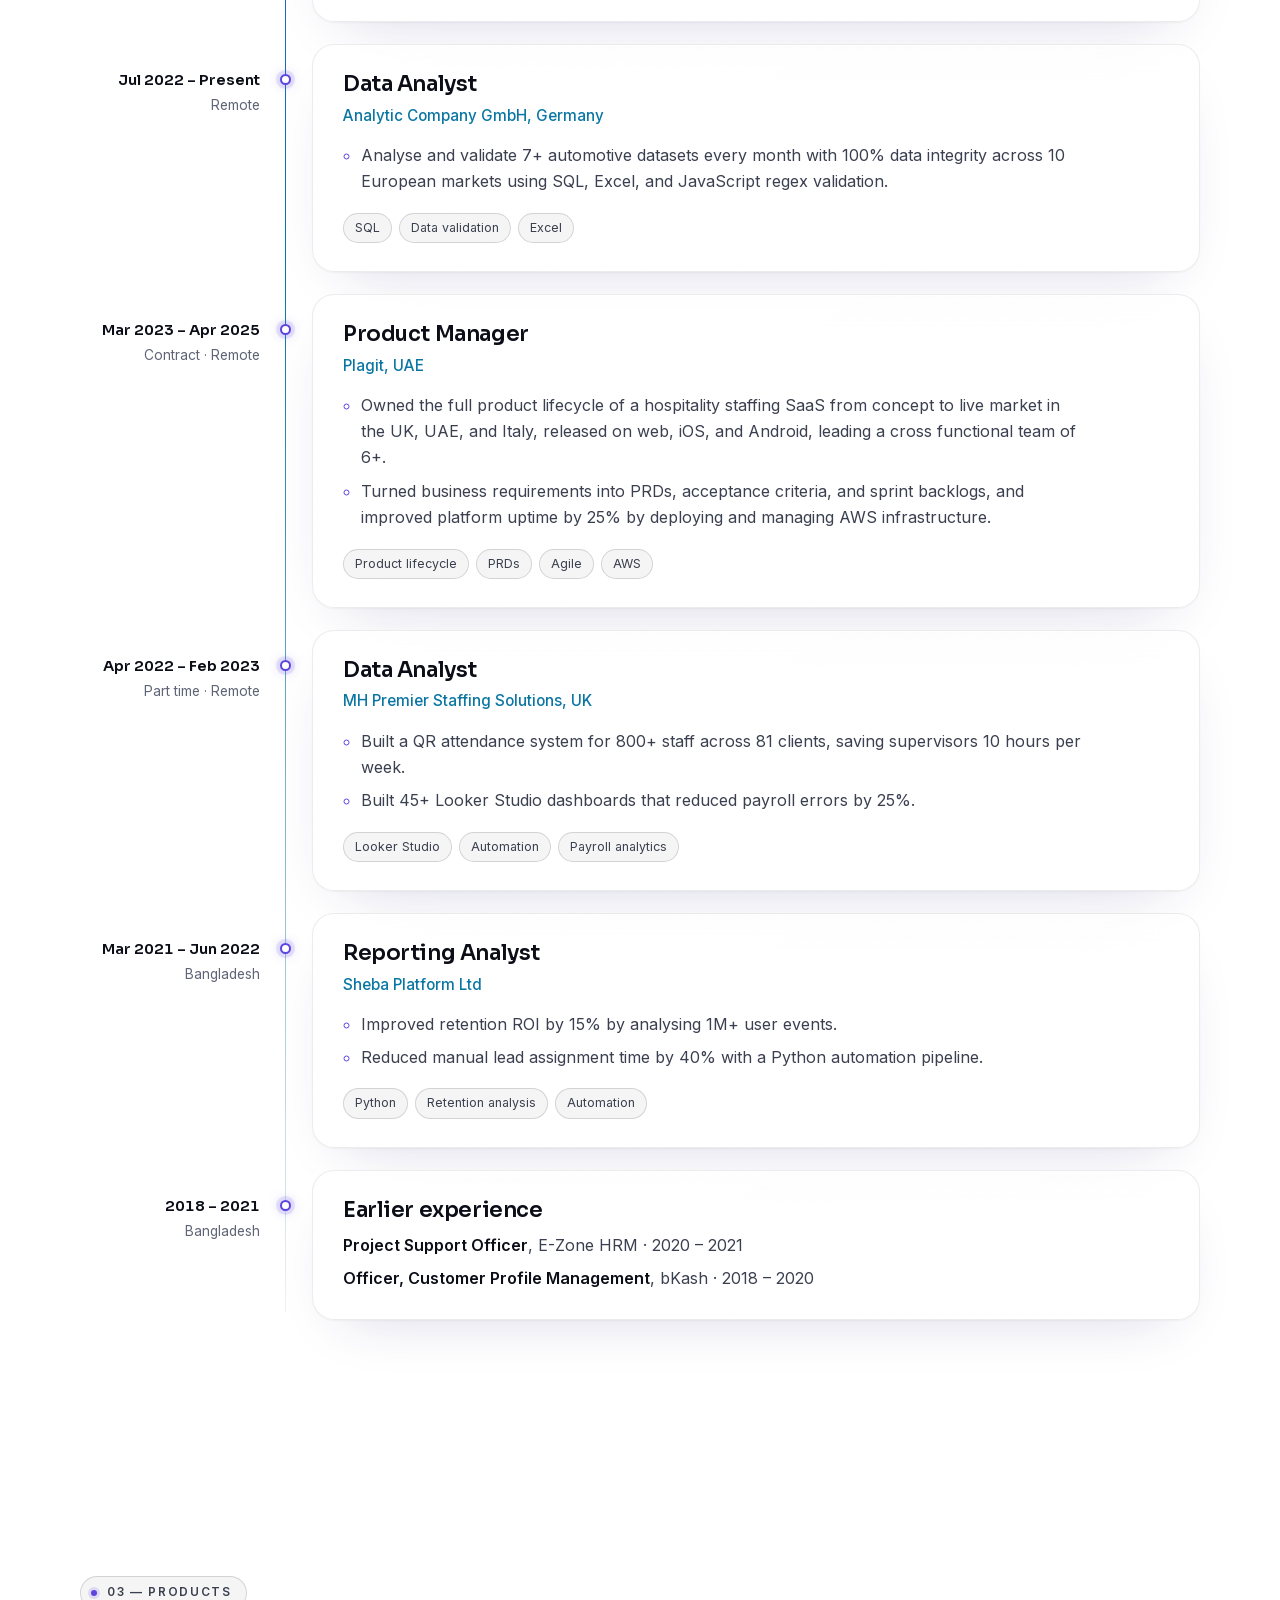
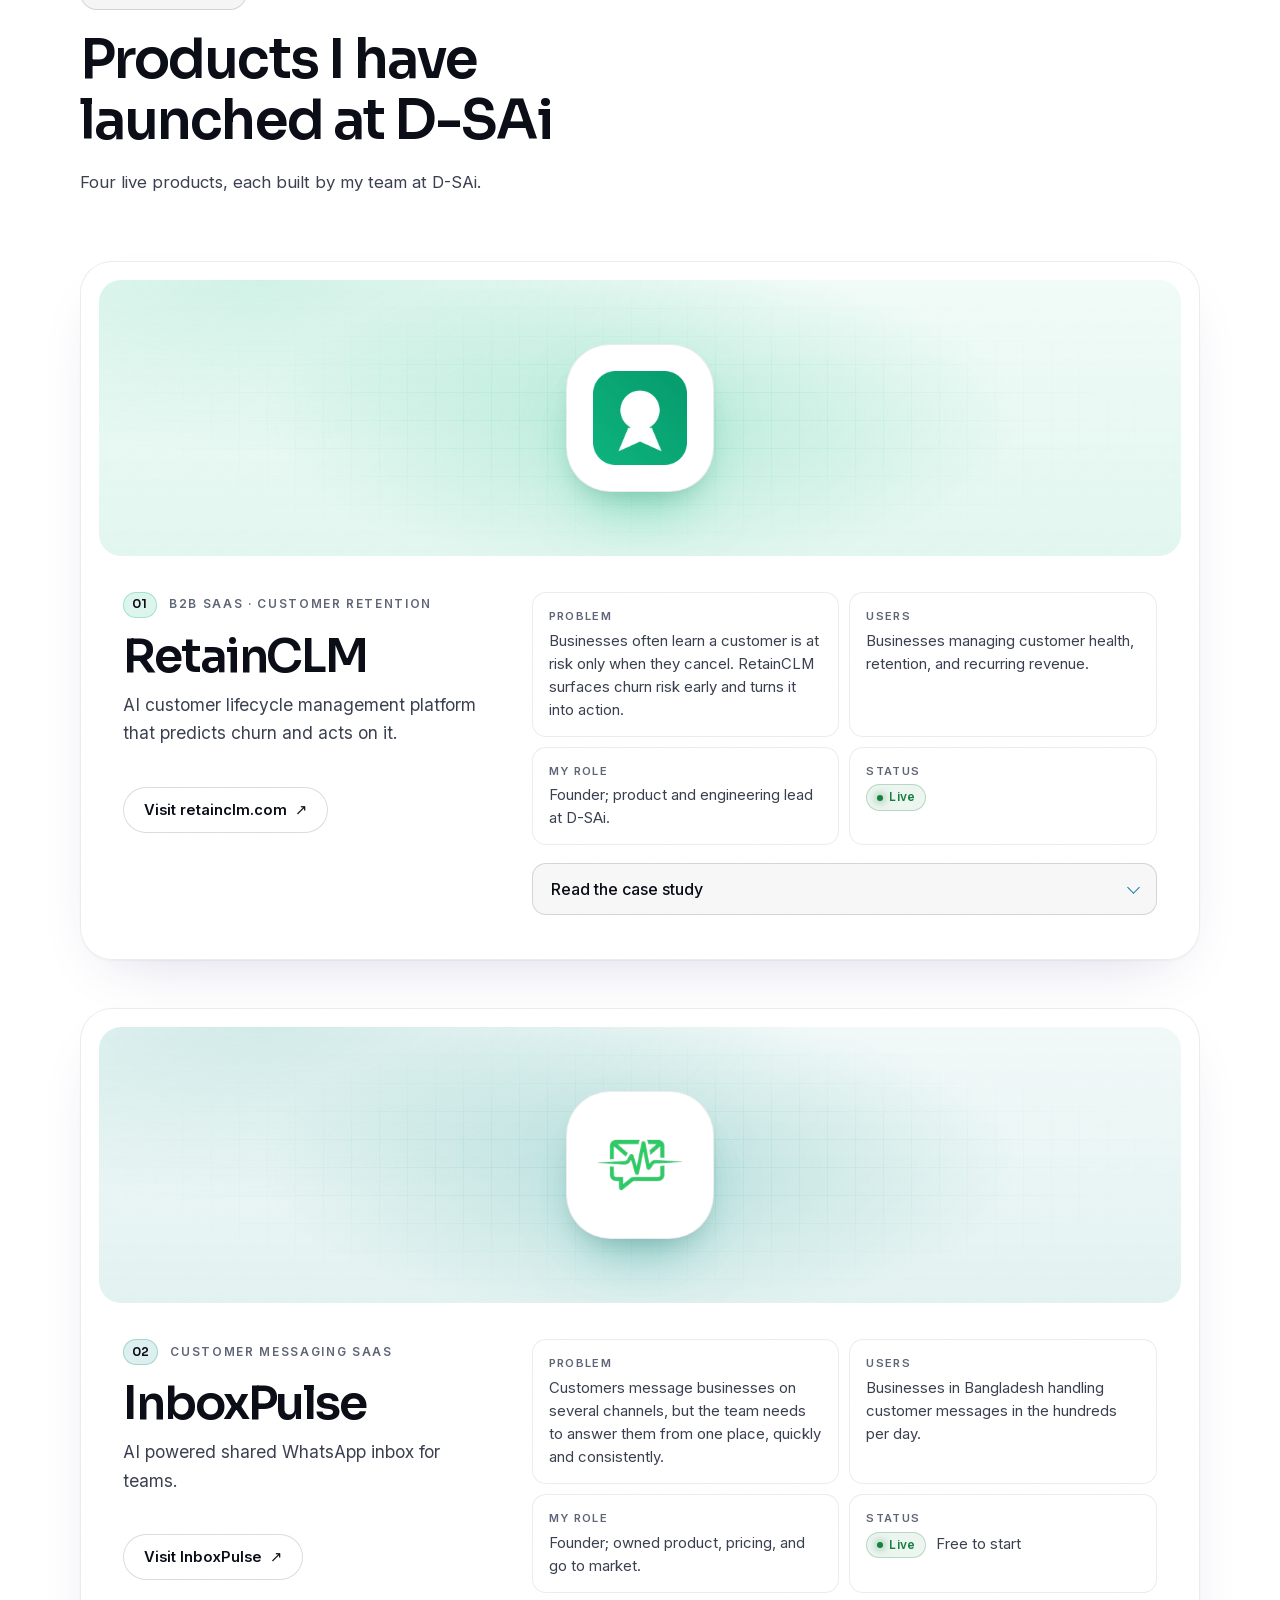
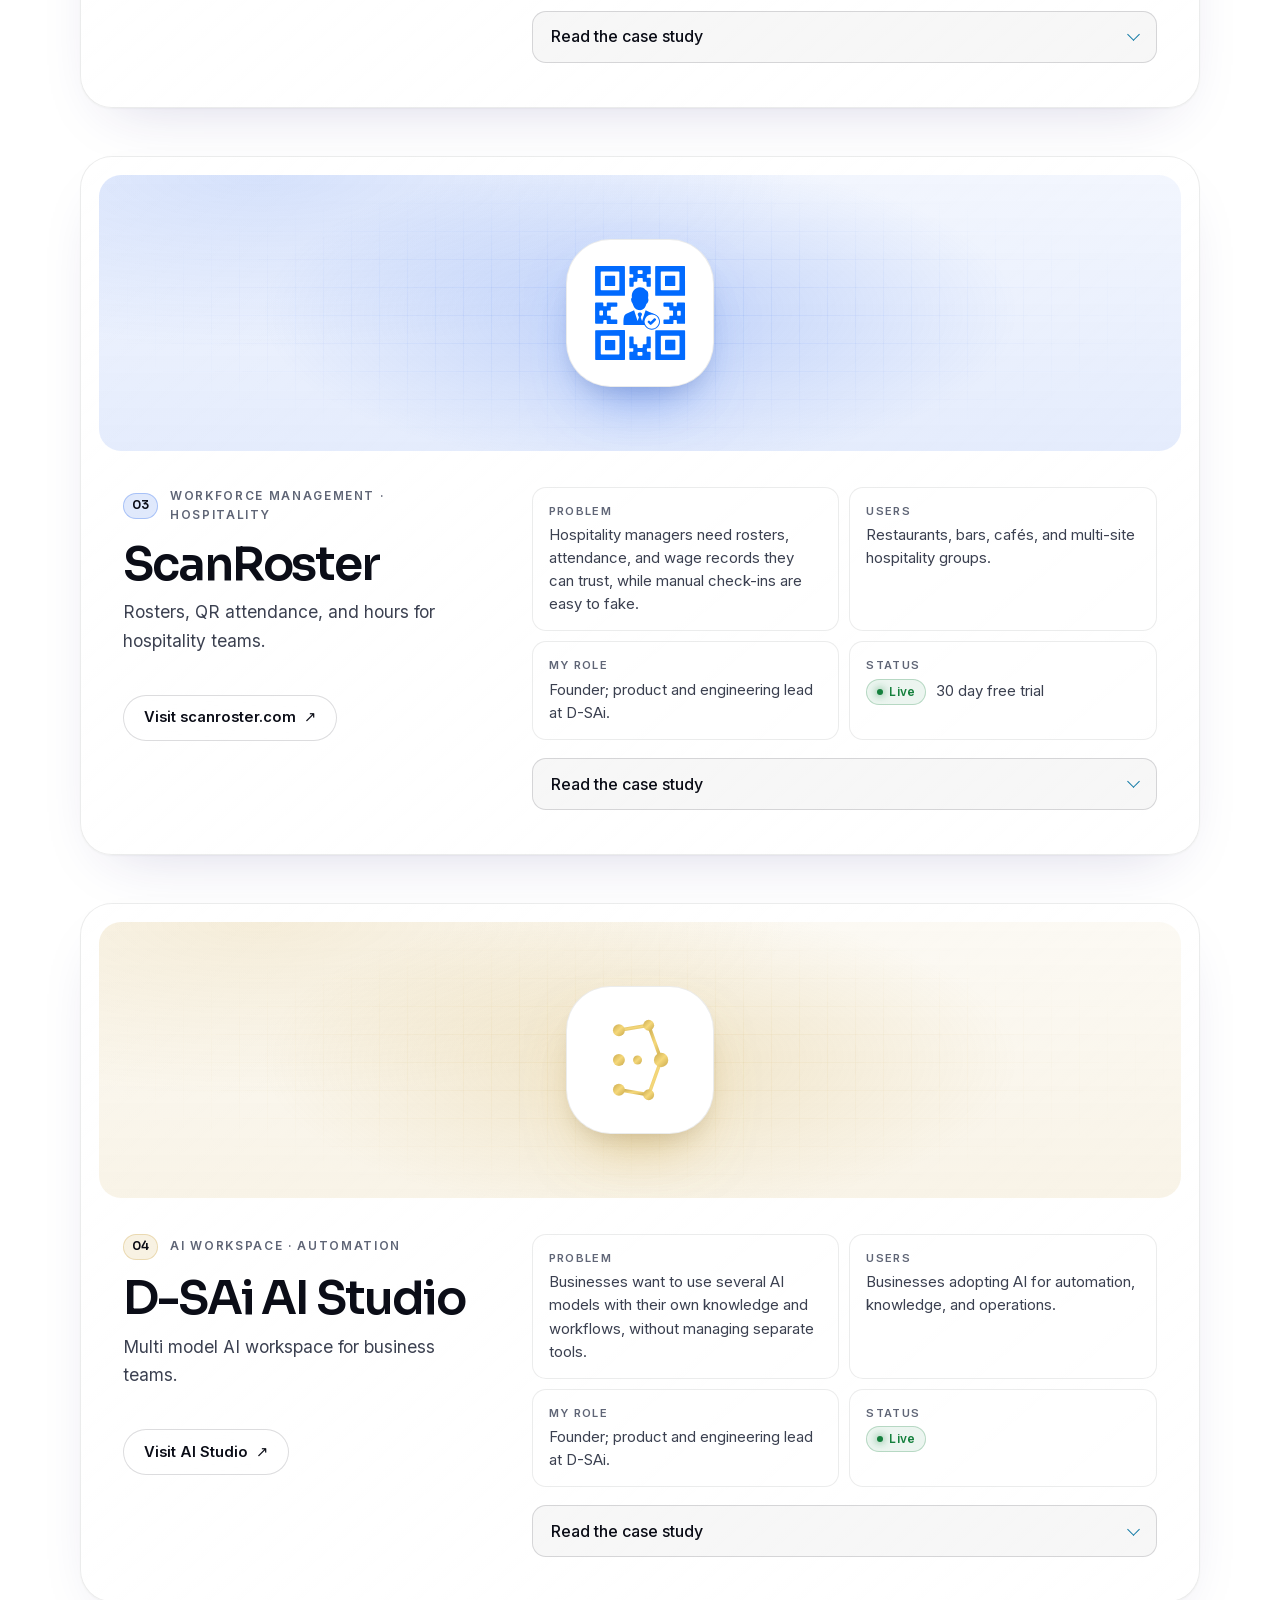
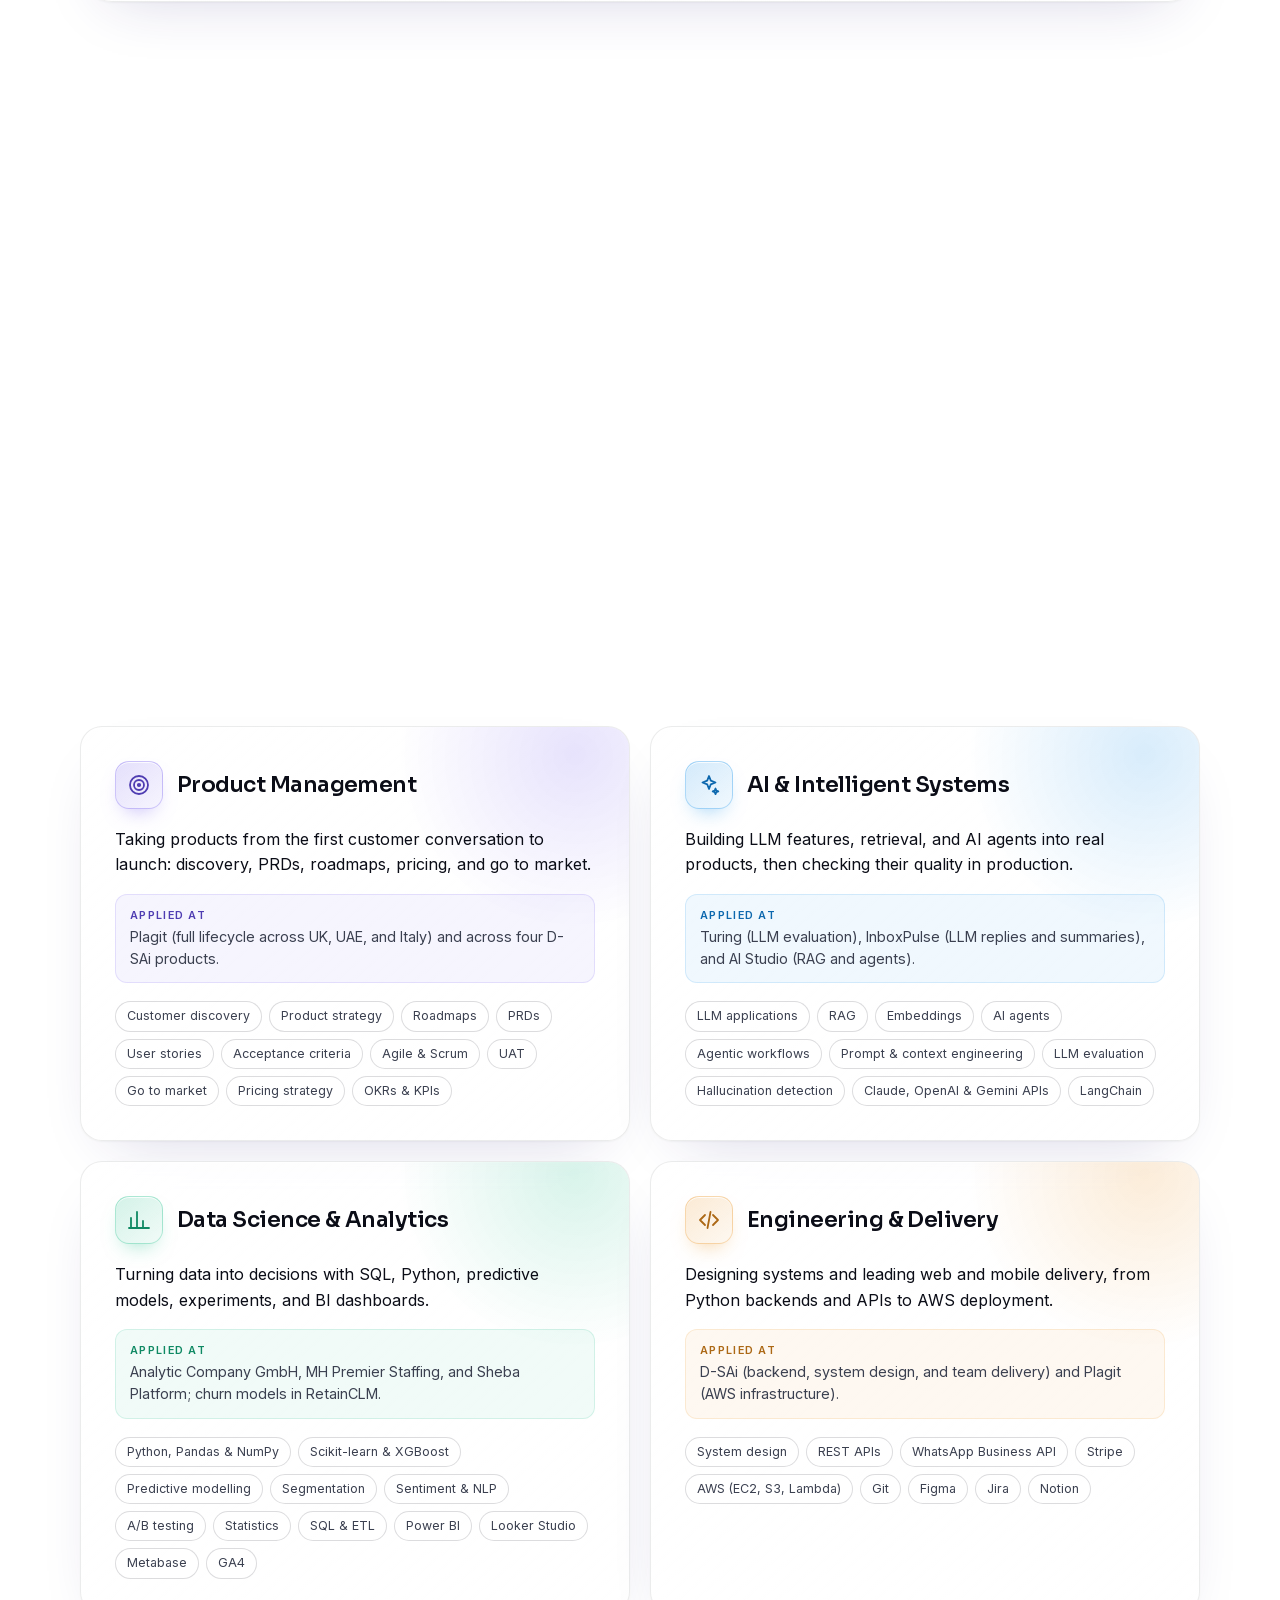
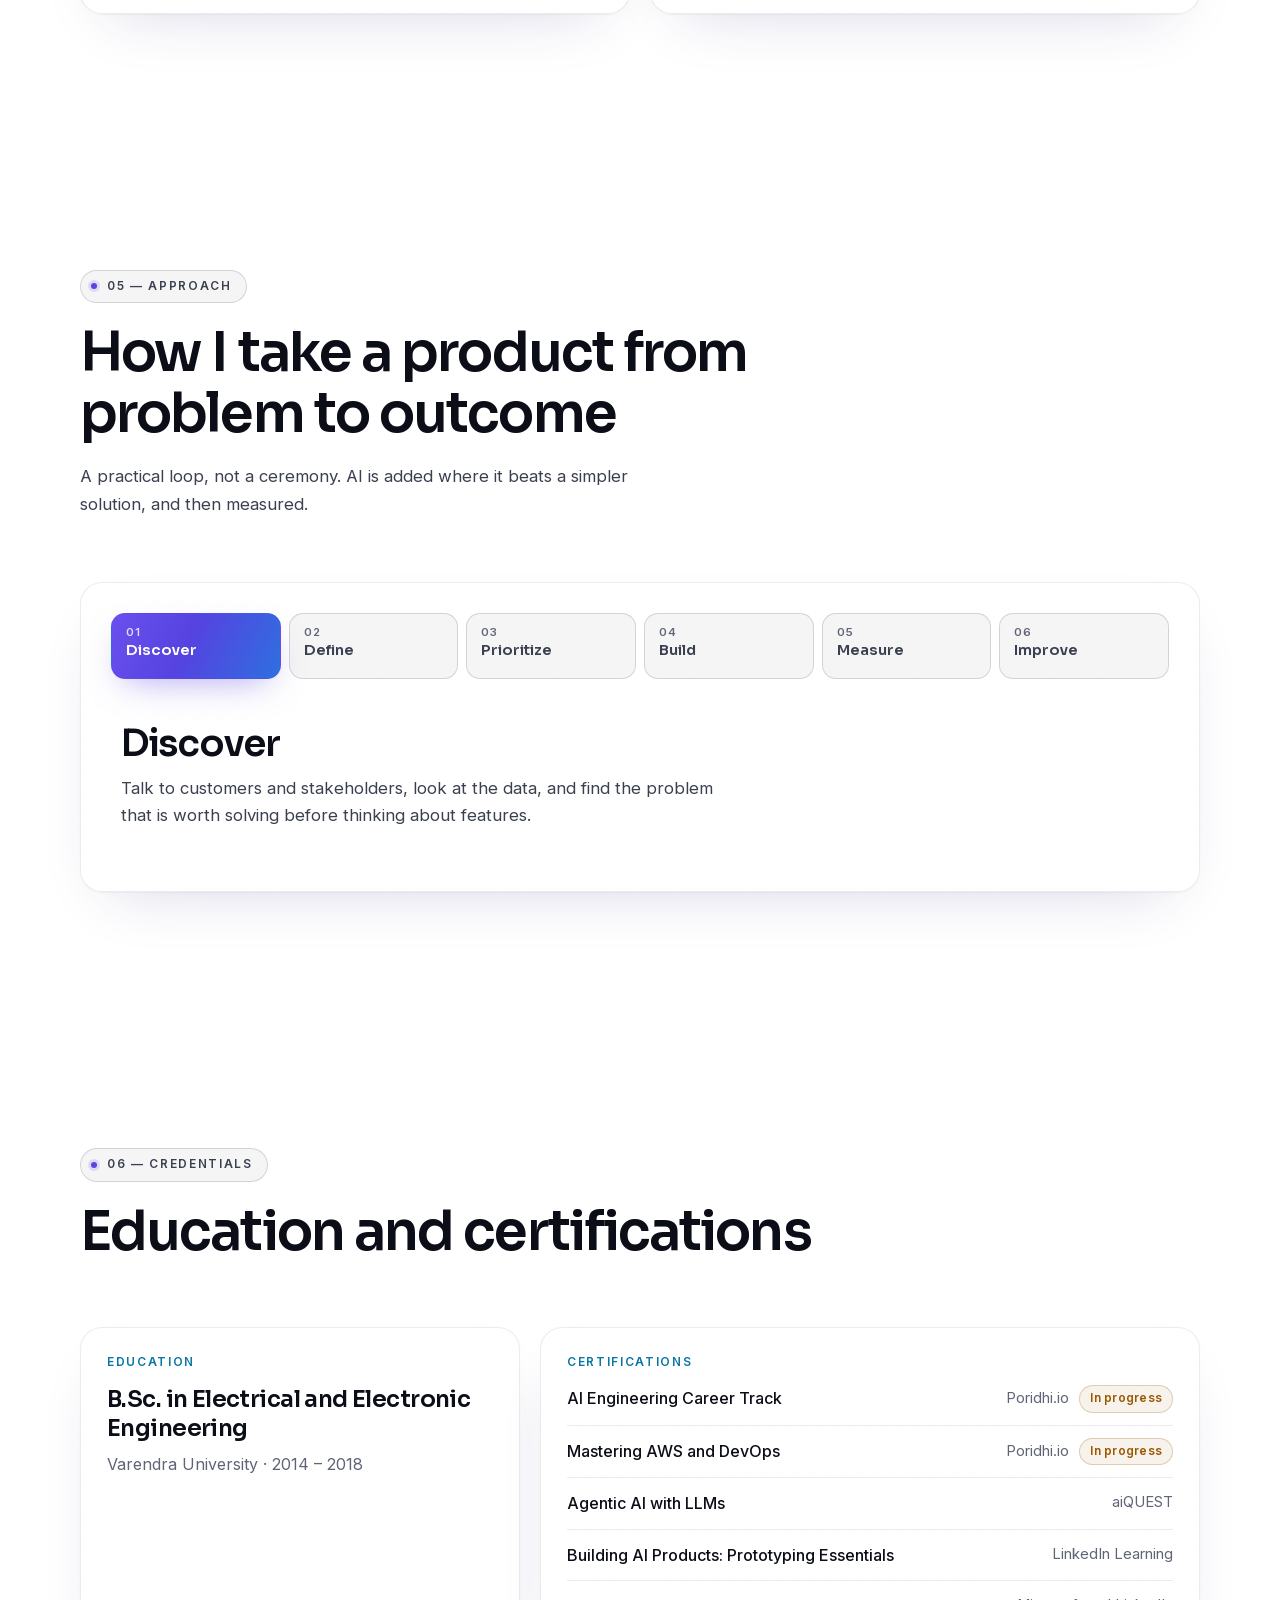
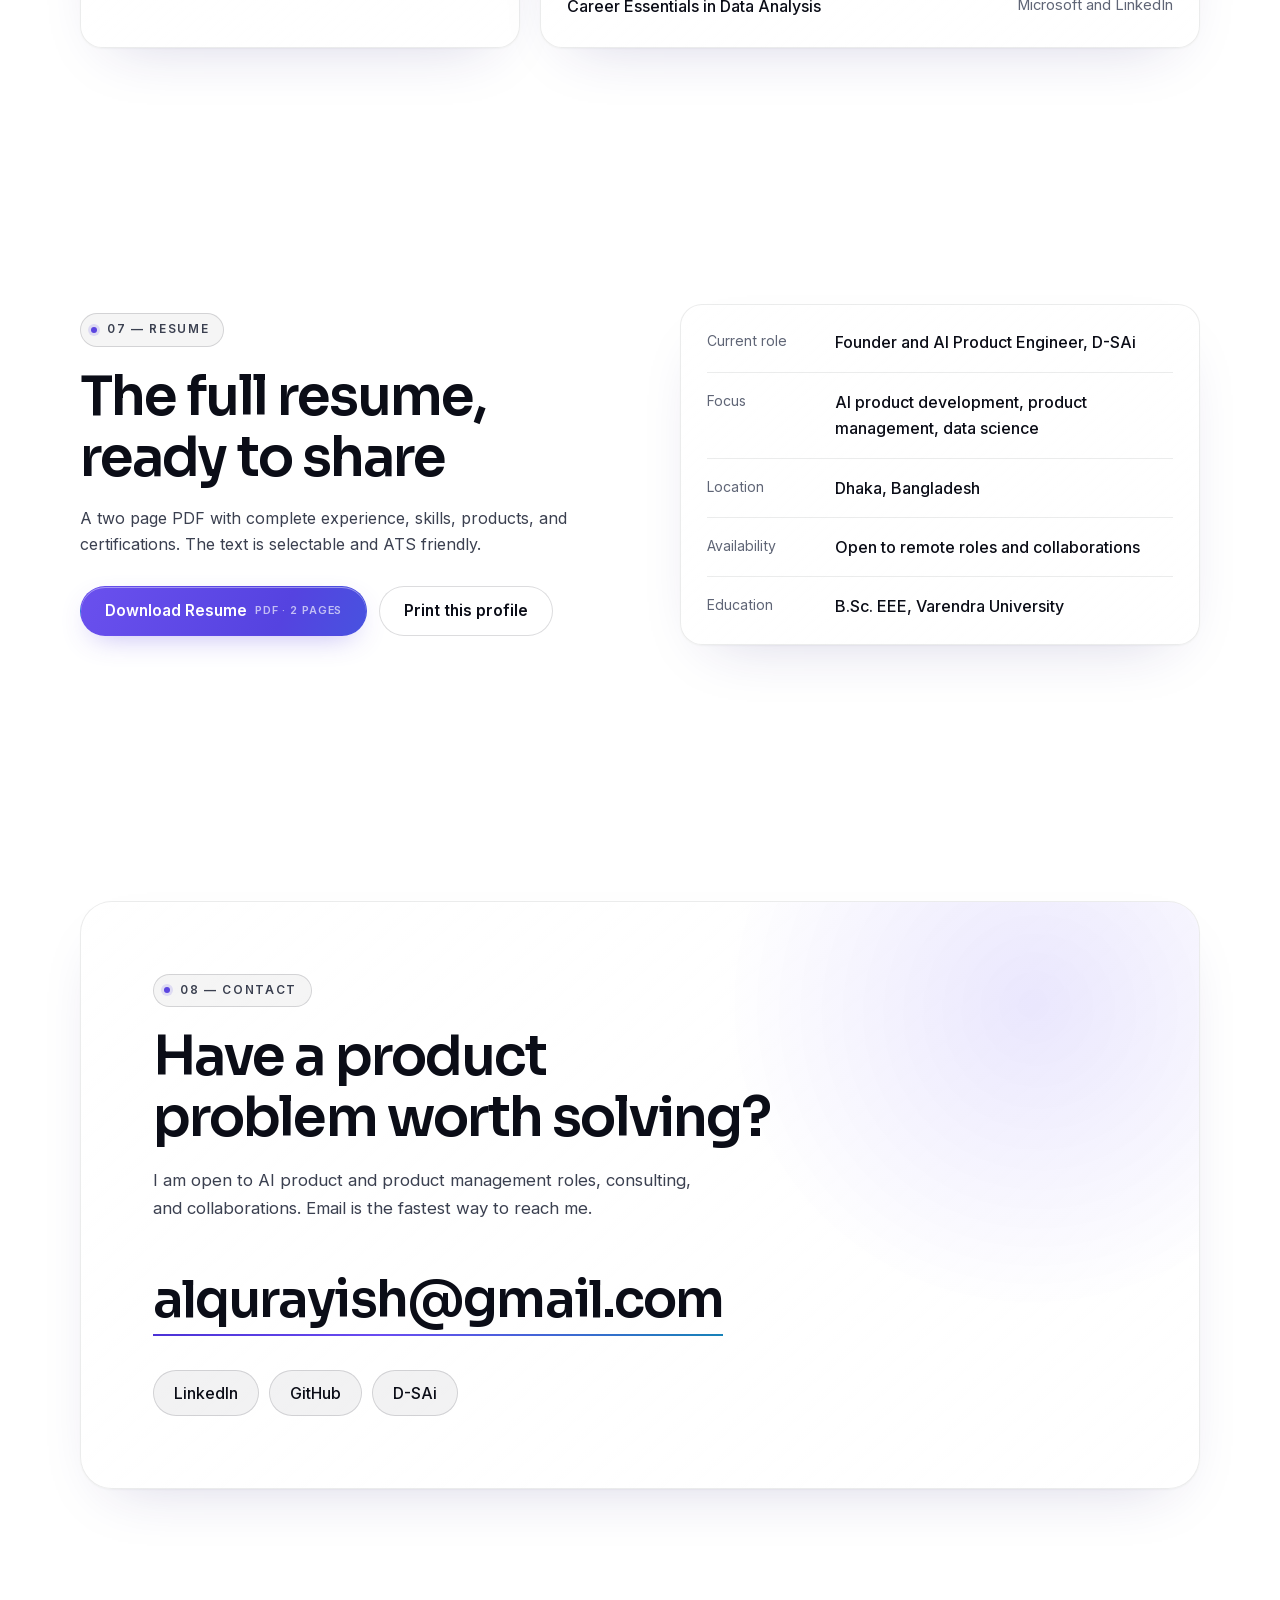
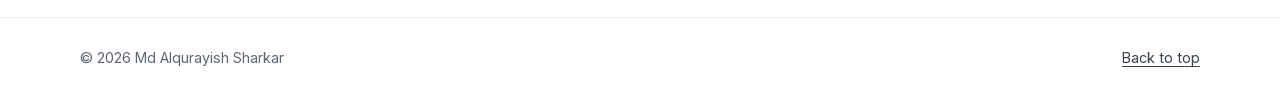
==== commit f71d441d: "Use product logos in Products section - Replace screenshot browser windows with official product log" ====
--- a/index.html
+++ b/index.html
@@ -303,16 +303,15 @@
         <header class="section-head reveal">
           <p class="section-index">03 — Products</p>
           <h2 id="products-title">Products I have launched at D-SAi</h2>
-          <p class="section-intro">Four live products, each built by my team at D-SAi. Every image is a real view captured from the product's public site.</p>
+          <p class="section-intro">Four live products, each built by my team at D-SAi.</p>
         </header>
 
         <div class="products">
           <!-- RetainCLM -->
           <article class="product reveal" aria-labelledby="p-retainclm" style="--tint: 16 185 129">
             <a class="product-shot" href="https://retainclm.com" target="_blank" rel="noopener" tabindex="-1" aria-hidden="true">
-              <span class="shot-window">
-                <span class="shot-bar"><span></span><span></span><span></span><em>retainclm.com</em></span>
-                <img src="assets/img/retainclm.webp" width="1600" height="800" loading="lazy" decoding="async" alt="">
+              <span class="logo-tile">
+                <img src="assets/img/logo-retainclm.png" width="256" height="256" loading="lazy" decoding="async" alt="">
               </span>
             </a>
             <div class="product-body">
@@ -355,9 +354,8 @@
           <!-- InboxPulse -->
           <article class="product reveal" aria-labelledby="p-inboxpulse" style="--tint: 20 150 140">
             <a class="product-shot" href="https://inboxpulse.d-sai.com" target="_blank" rel="noopener" tabindex="-1" aria-hidden="true">
-              <span class="shot-window">
-                <span class="shot-bar"><span></span><span></span><span></span><em>inboxpulse.d-sai.com</em></span>
-                <img src="assets/img/inboxpulse.webp" width="1600" height="800" loading="lazy" decoding="async" alt="">
+              <span class="logo-tile">
+                <img src="assets/img/logo-inboxpulse.png" width="256" height="256" loading="lazy" decoding="async" alt="">
               </span>
             </a>
             <div class="product-body">
@@ -399,9 +397,8 @@
           <!-- ScanRoster -->
           <article class="product reveal" aria-labelledby="p-scanroster" style="--tint: 37 99 235">
             <a class="product-shot" href="https://www.scanroster.com" target="_blank" rel="noopener" tabindex="-1" aria-hidden="true">
-              <span class="shot-window">
-                <span class="shot-bar"><span></span><span></span><span></span><em>scanroster.com</em></span>
-                <img src="assets/img/scanroster.webp" width="1600" height="800" loading="lazy" decoding="async" alt="">
+              <span class="logo-tile">
+                <img src="assets/img/logo-scanroster.svg" width="256" height="256" loading="lazy" decoding="async" alt="">
               </span>
             </a>
             <div class="product-body">
@@ -443,9 +440,8 @@
           <!-- AI Studio -->
           <article class="product reveal" aria-labelledby="p-aistudio" style="--tint: 202 160 60">
             <a class="product-shot" href="https://aistudio.d-sai.com" target="_blank" rel="noopener" tabindex="-1" aria-hidden="true">
-              <span class="shot-window">
-                <span class="shot-bar"><span></span><span></span><span></span><em>aistudio.d-sai.com</em></span>
-                <img src="assets/img/aistudio.webp" width="1600" height="800" loading="lazy" decoding="async" alt="">
+              <span class="logo-tile">
+                <img src="assets/img/logo-aistudio.svg" width="256" height="256" loading="lazy" decoding="async" alt="">
               </span>
             </a>
             <div class="product-body">
--- a/assets/css/style.css
+++ b/assets/css/style.css
@@ -754,16 +754,17 @@
   box-shadow: inset 0 1px 0 #fff, 0 40px 90px -44px rgb(var(--tint) / 45%);
 }
 
-/* Screenshot stage: brand-tinted backdrop with a floating browser window */
+/* Logo stage: brand-tinted backdrop with the product logo on a floating tile */
 .product-shot {
   position: relative;
-  display: block;
-  padding: clamp(14px, 3.4vw, 44px) clamp(14px, 3.4vw, 44px) 0;
+  display: grid;
+  place-items: center;
+  padding: clamp(36px, 6vw, 64px) 16px;
   border-radius: 22px;
   overflow: hidden;
   background:
-    radial-gradient(70% 90% at 15% 0%, rgb(var(--tint) / 22%), transparent 70%),
-    radial-gradient(60% 80% at 100% 100%, rgb(var(--tint) / 16%), transparent 70%),
+    radial-gradient(50% 80% at 50% 50%, rgb(var(--tint) / 22%), transparent 70%),
+    radial-gradient(70% 90% at 15% 0%, rgb(var(--tint) / 14%), transparent 70%),
     linear-gradient(180deg, rgb(var(--tint) / 6%), rgb(var(--tint) / 12%));
   isolation: isolate;
 }
@@ -776,55 +777,23 @@
     linear-gradient(rgb(var(--tint) / 9%) 1px, transparent 1px),
     linear-gradient(90deg, rgb(var(--tint) / 9%) 1px, transparent 1px);
   background-size: 28px 28px;
-  -webkit-mask-image: linear-gradient(180deg, #000, transparent 75%);
-  mask-image: linear-gradient(180deg, #000, transparent 75%);
-}
-.shot-window {
-  display: block;
-  border-radius: 14px 14px 0 0;
-  overflow: hidden;
+  -webkit-mask-image: radial-gradient(closest-side, #000, transparent);
+  mask-image: radial-gradient(closest-side, #000, transparent);
+}
+.logo-tile {
+  display: grid;
+  place-items: center;
+  width: clamp(112px, 14vw, 148px);
+  aspect-ratio: 1;
+  padding: clamp(18px, 2.4vw, 26px);
+  border-radius: 30%;
   background: #fff;
-  border: 1px solid rgb(11 13 23 / 10%);
-  border-bottom: 0;
-  box-shadow: 0 -2px 0 rgb(255 255 255 / 60%) inset, 0 30px 70px -24px rgb(var(--tint) / 45%), 0 12px 24px -12px rgb(11 13 23 / 18%);
-  transform-origin: 50% 100%;
+  border: 1px solid rgb(11 13 23 / 8%);
+  box-shadow: 0 -2px 0 rgb(255 255 255 / 60%) inset, 0 30px 60px -24px rgb(var(--tint) / 55%), 0 12px 24px -12px rgb(11 13 23 / 18%);
   transition: transform .9s var(--ease);
 }
-.product:hover .shot-window { transform: translateY(-6px) scale(1.012); }
-.product-shot img {
-  width: 100%;
-  aspect-ratio: 2 / 1;
-  object-fit: cover;
-  object-position: top center;
-}
-
-.shot-bar {
-  display: flex;
-  align-items: center;
-  gap: 6px;
-  height: 34px;
-  padding: 0 14px;
-  border-bottom: 1px solid var(--line);
-  background: #f7f7fa;
-}
-.shot-bar span { width: 10px; height: 10px; border-radius: 50%; }
-.shot-bar span:nth-child(1) { background: #ff6b6b; }
-.shot-bar span:nth-child(2) { background: #fbbf24; }
-.shot-bar span:nth-child(3) { background: #34d399; }
-.shot-bar em {
-  margin: 0 auto;
-  padding: 3px 14px;
-  border-radius: 999px;
-  background: #fff;
-  border: 1px solid var(--line);
-  font-style: normal;
-  font-size: .72rem;
-  color: var(--muted);
-  white-space: nowrap;
-  overflow: hidden;
-  text-overflow: ellipsis;
-  max-width: 60%;
-}
+.product:hover .logo-tile { transform: translateY(-6px) scale(1.04); }
+.logo-tile img { width: 100%; height: 100%; object-fit: contain; }
 
 .product-body {
   display: grid;
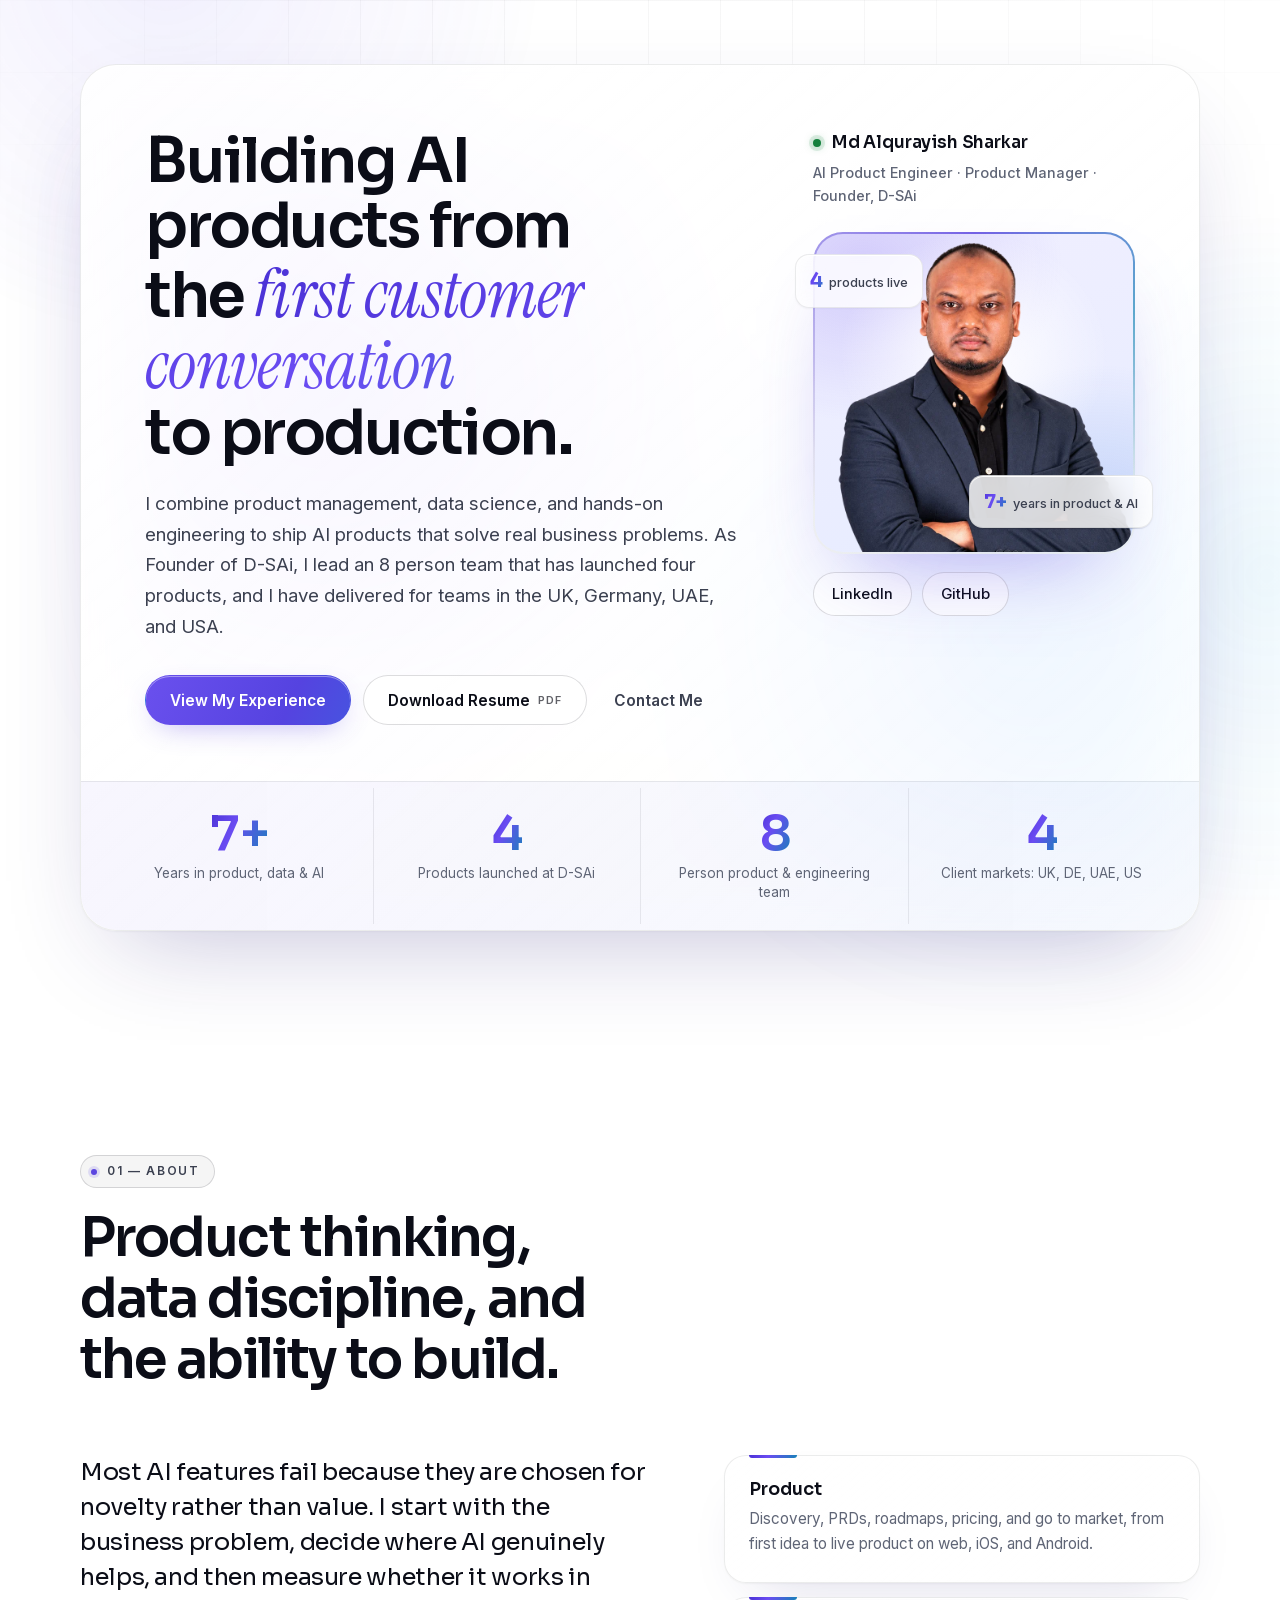
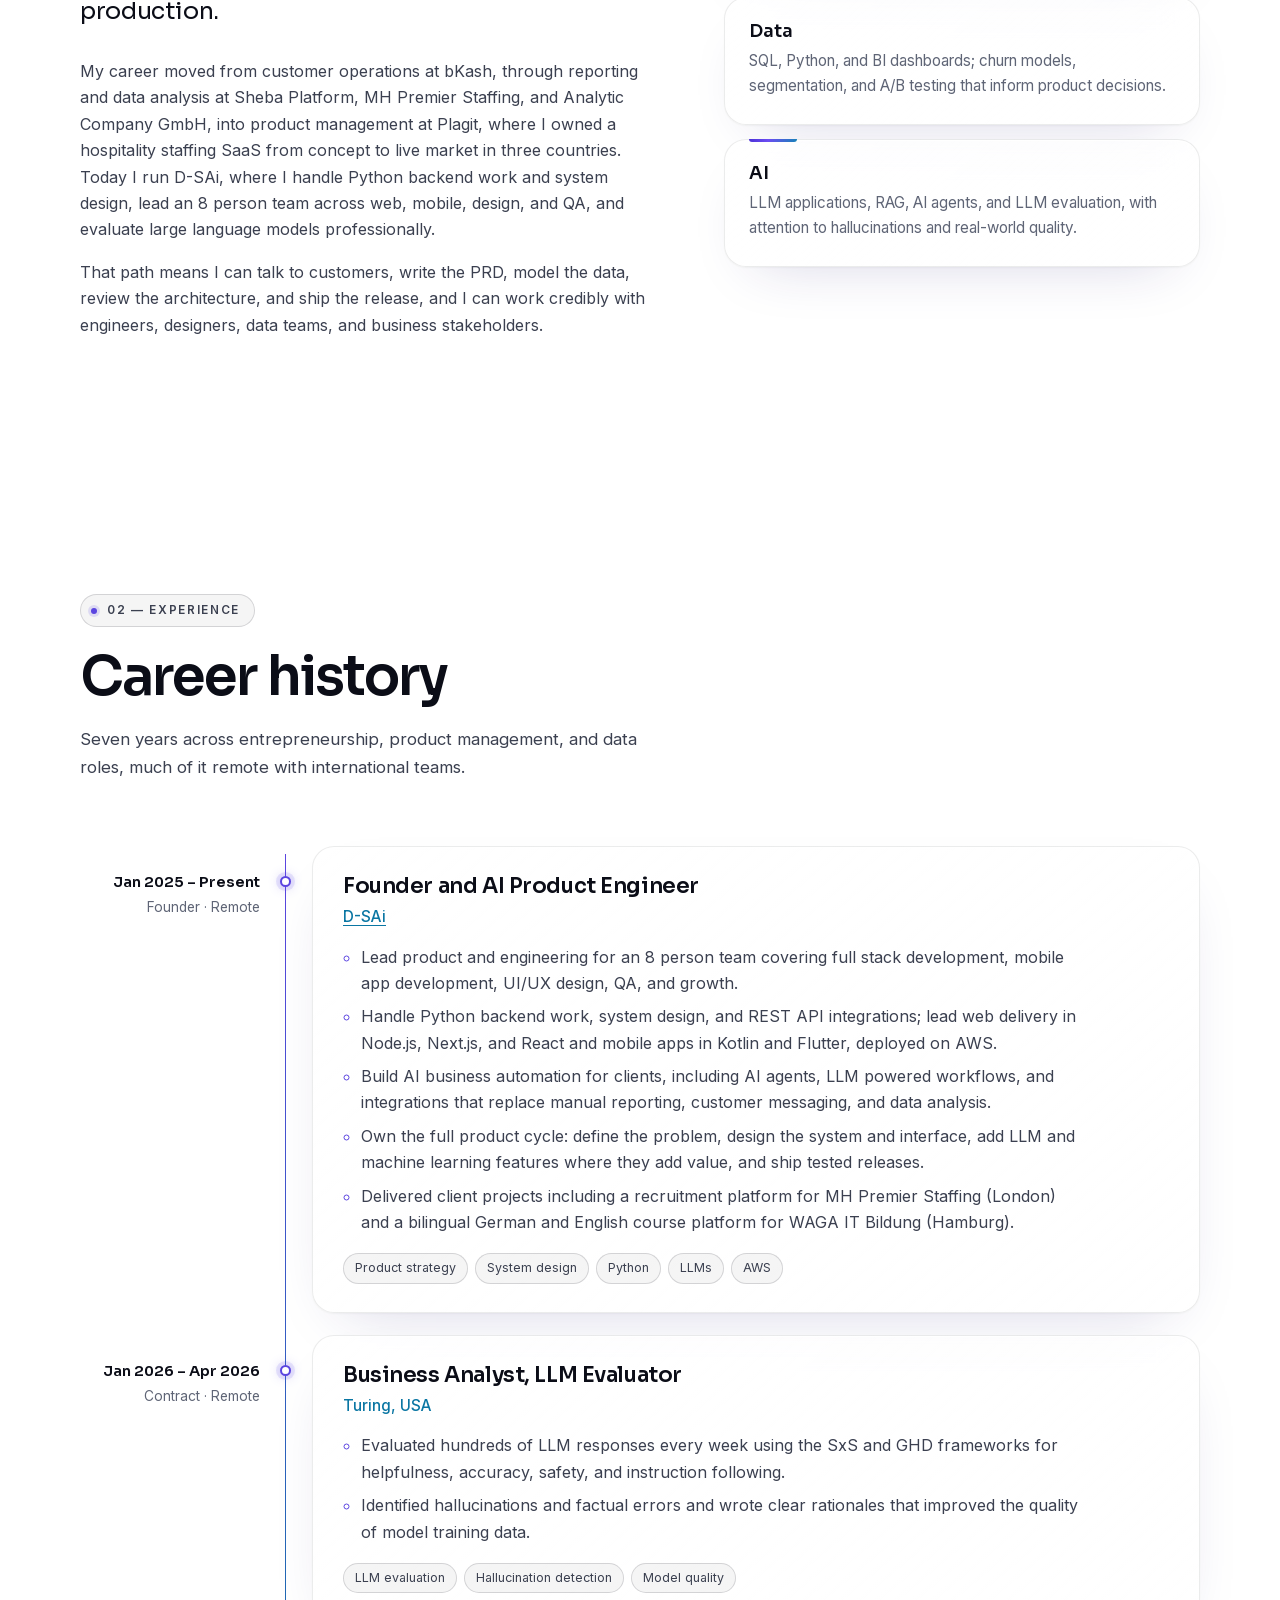
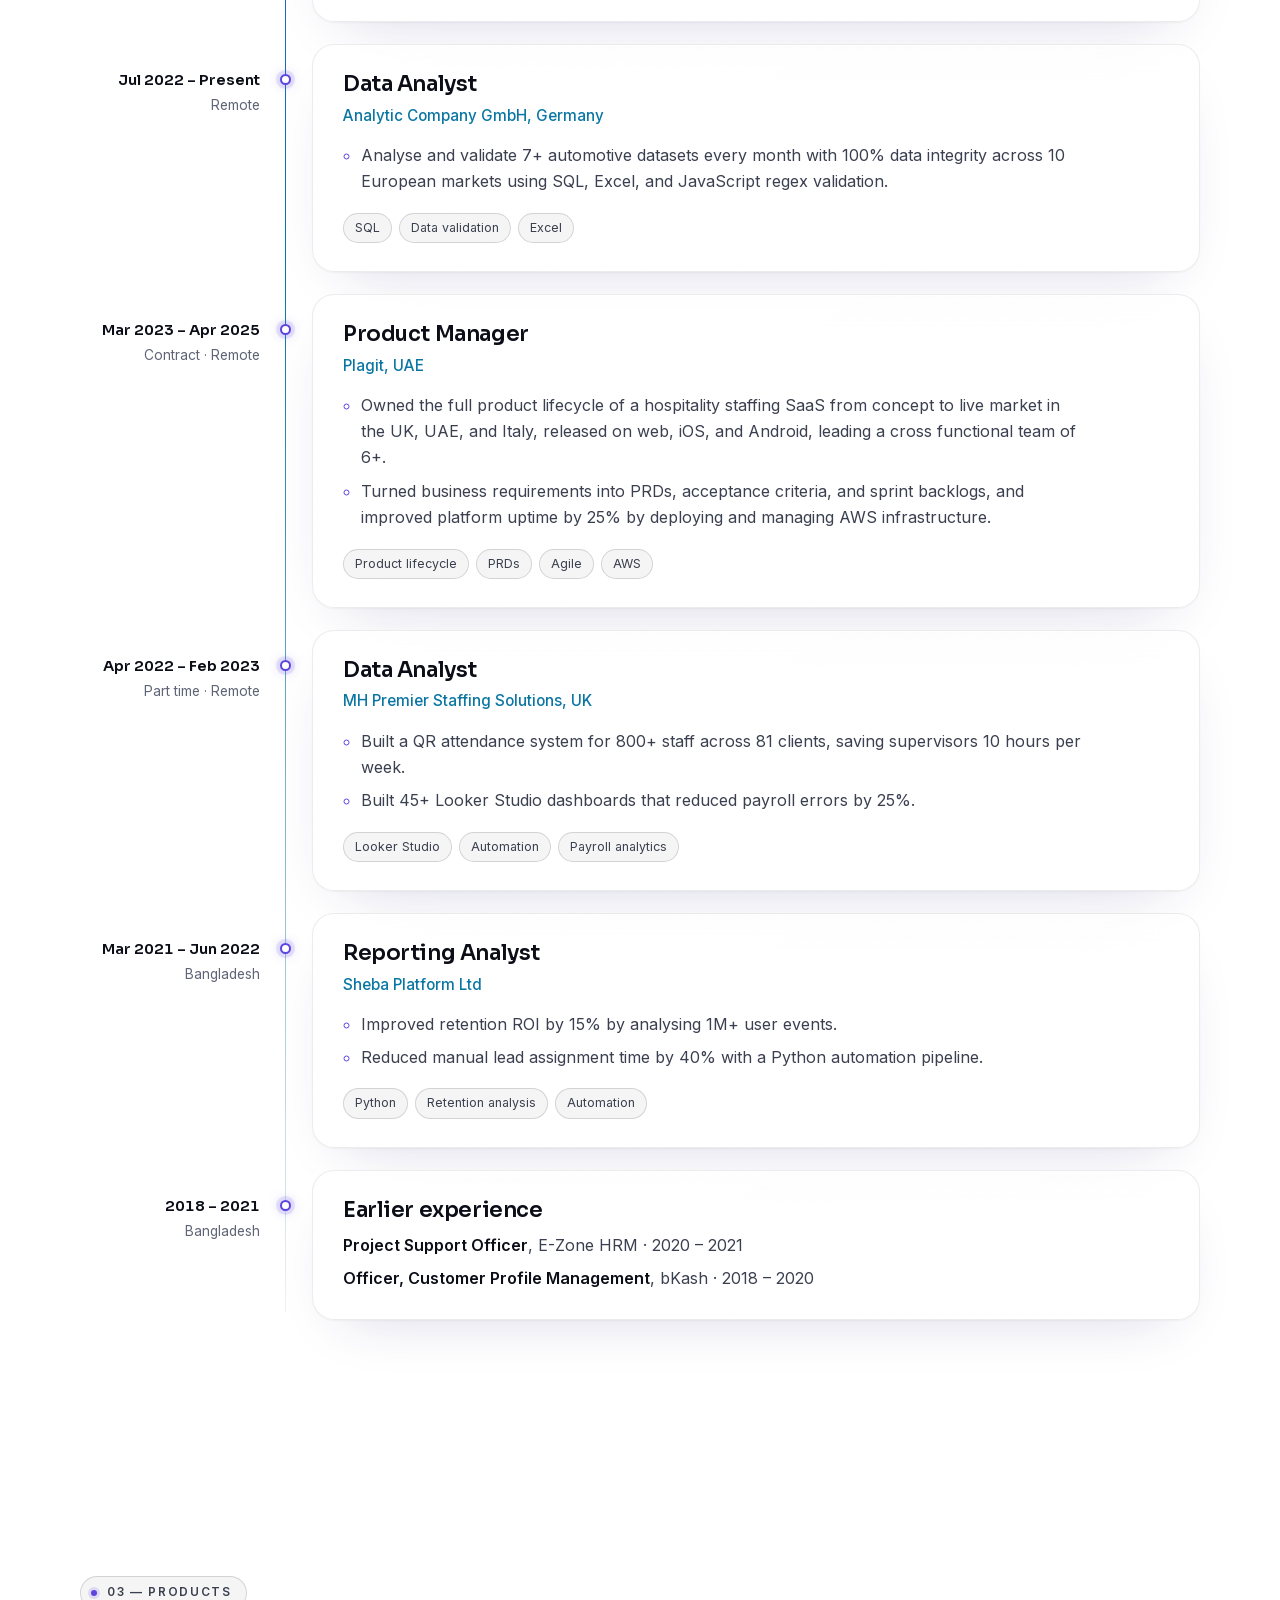
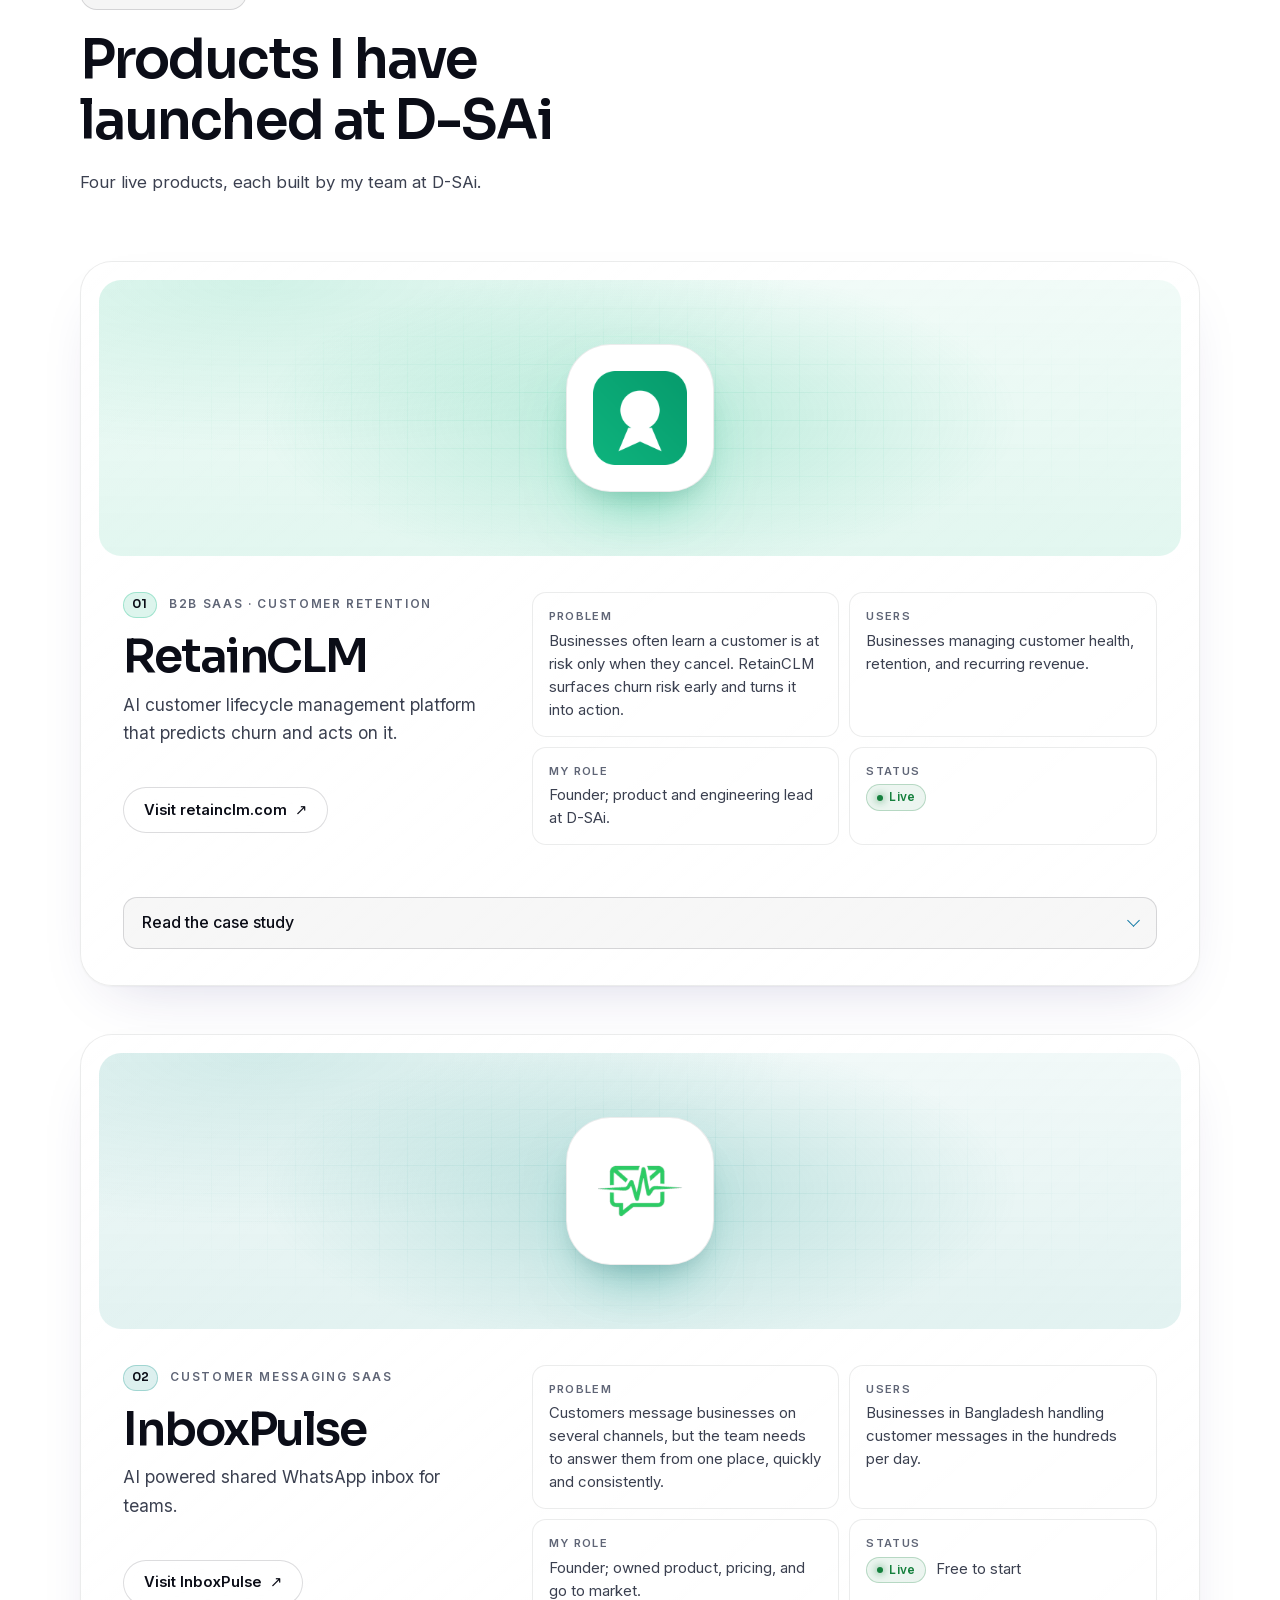
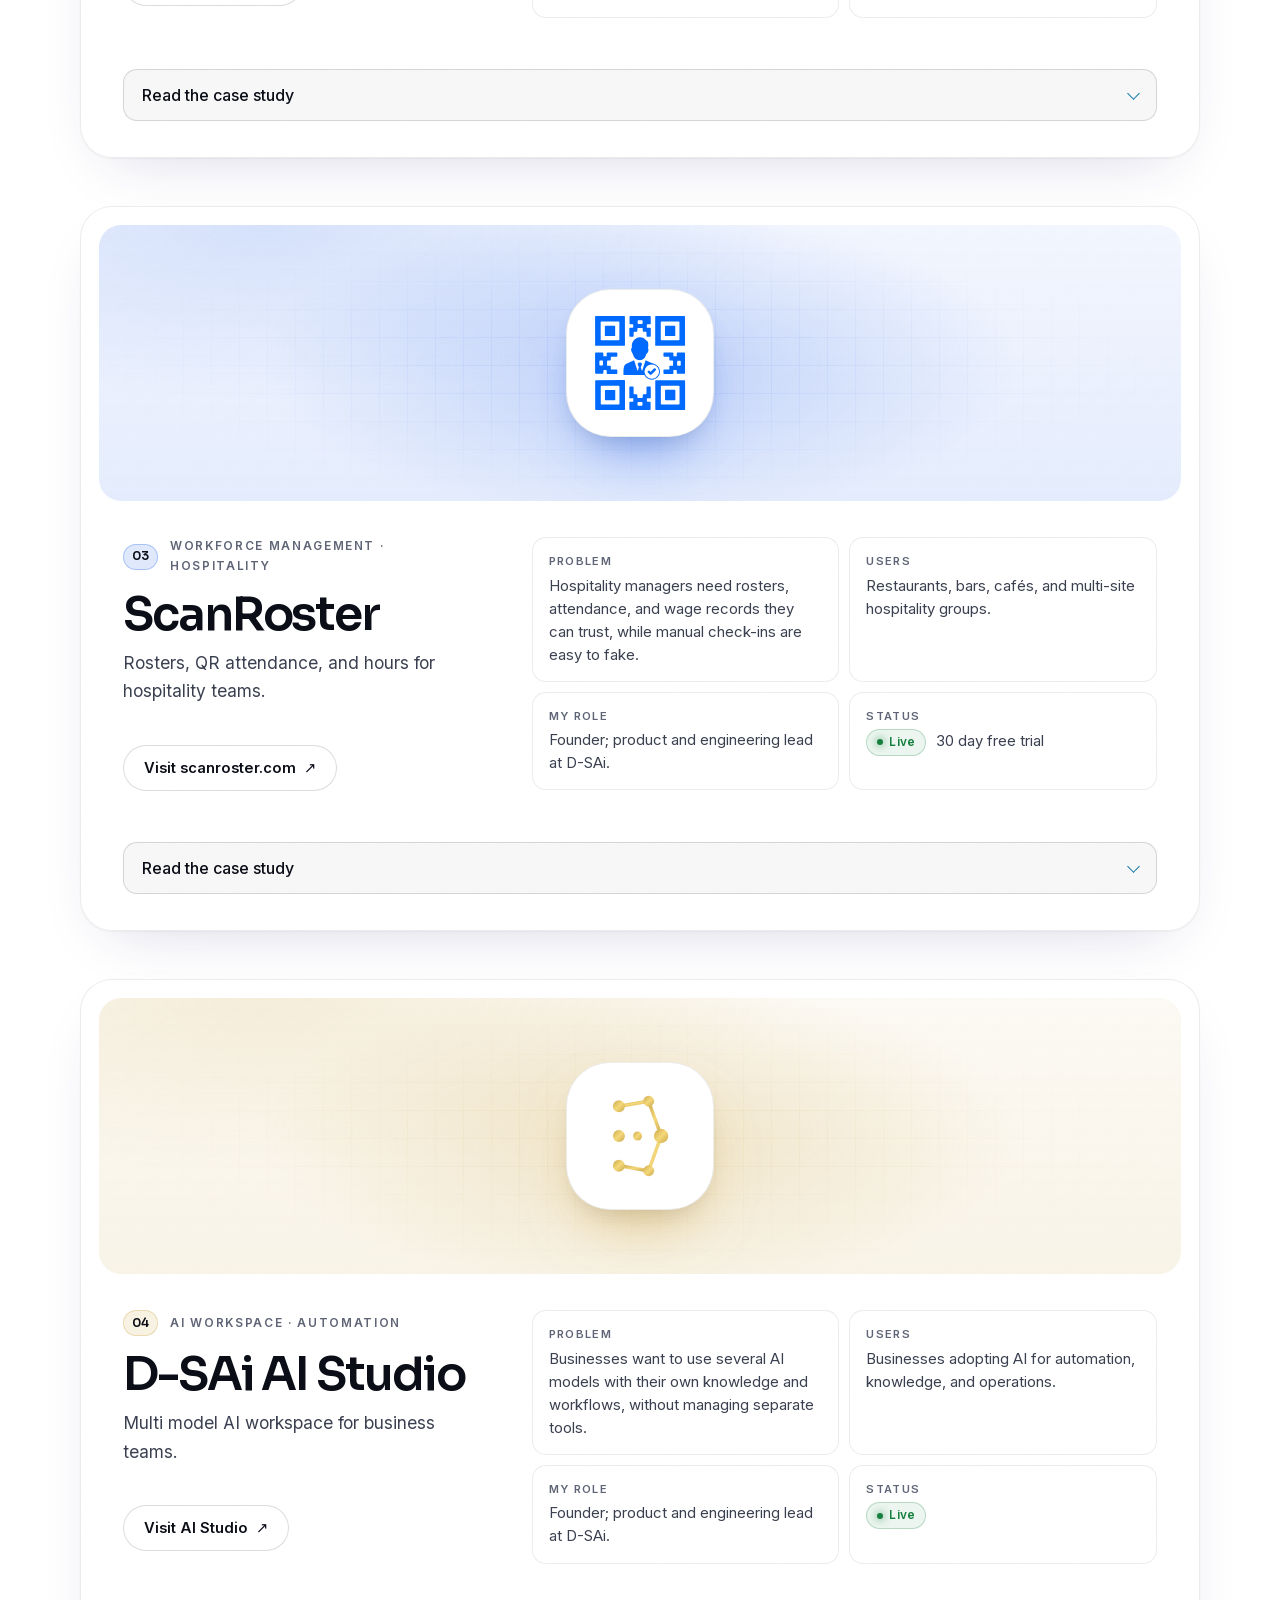
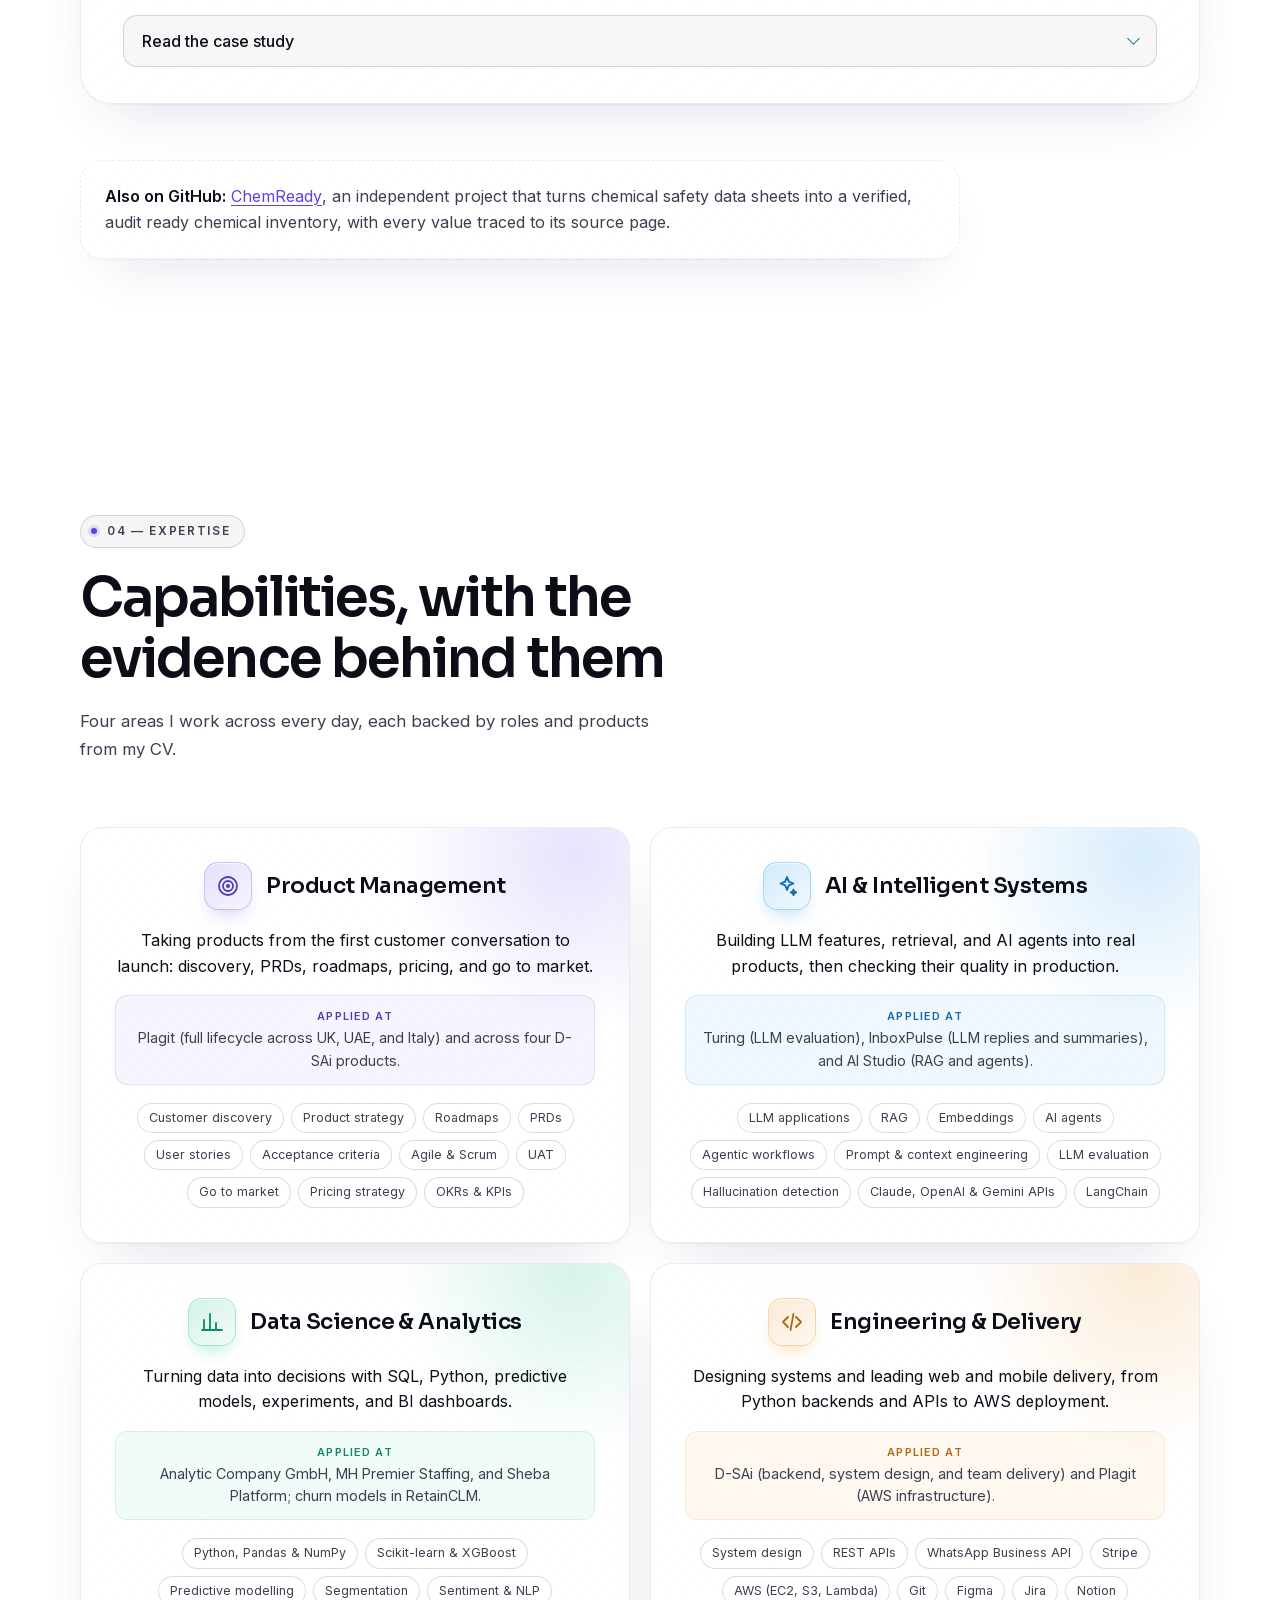
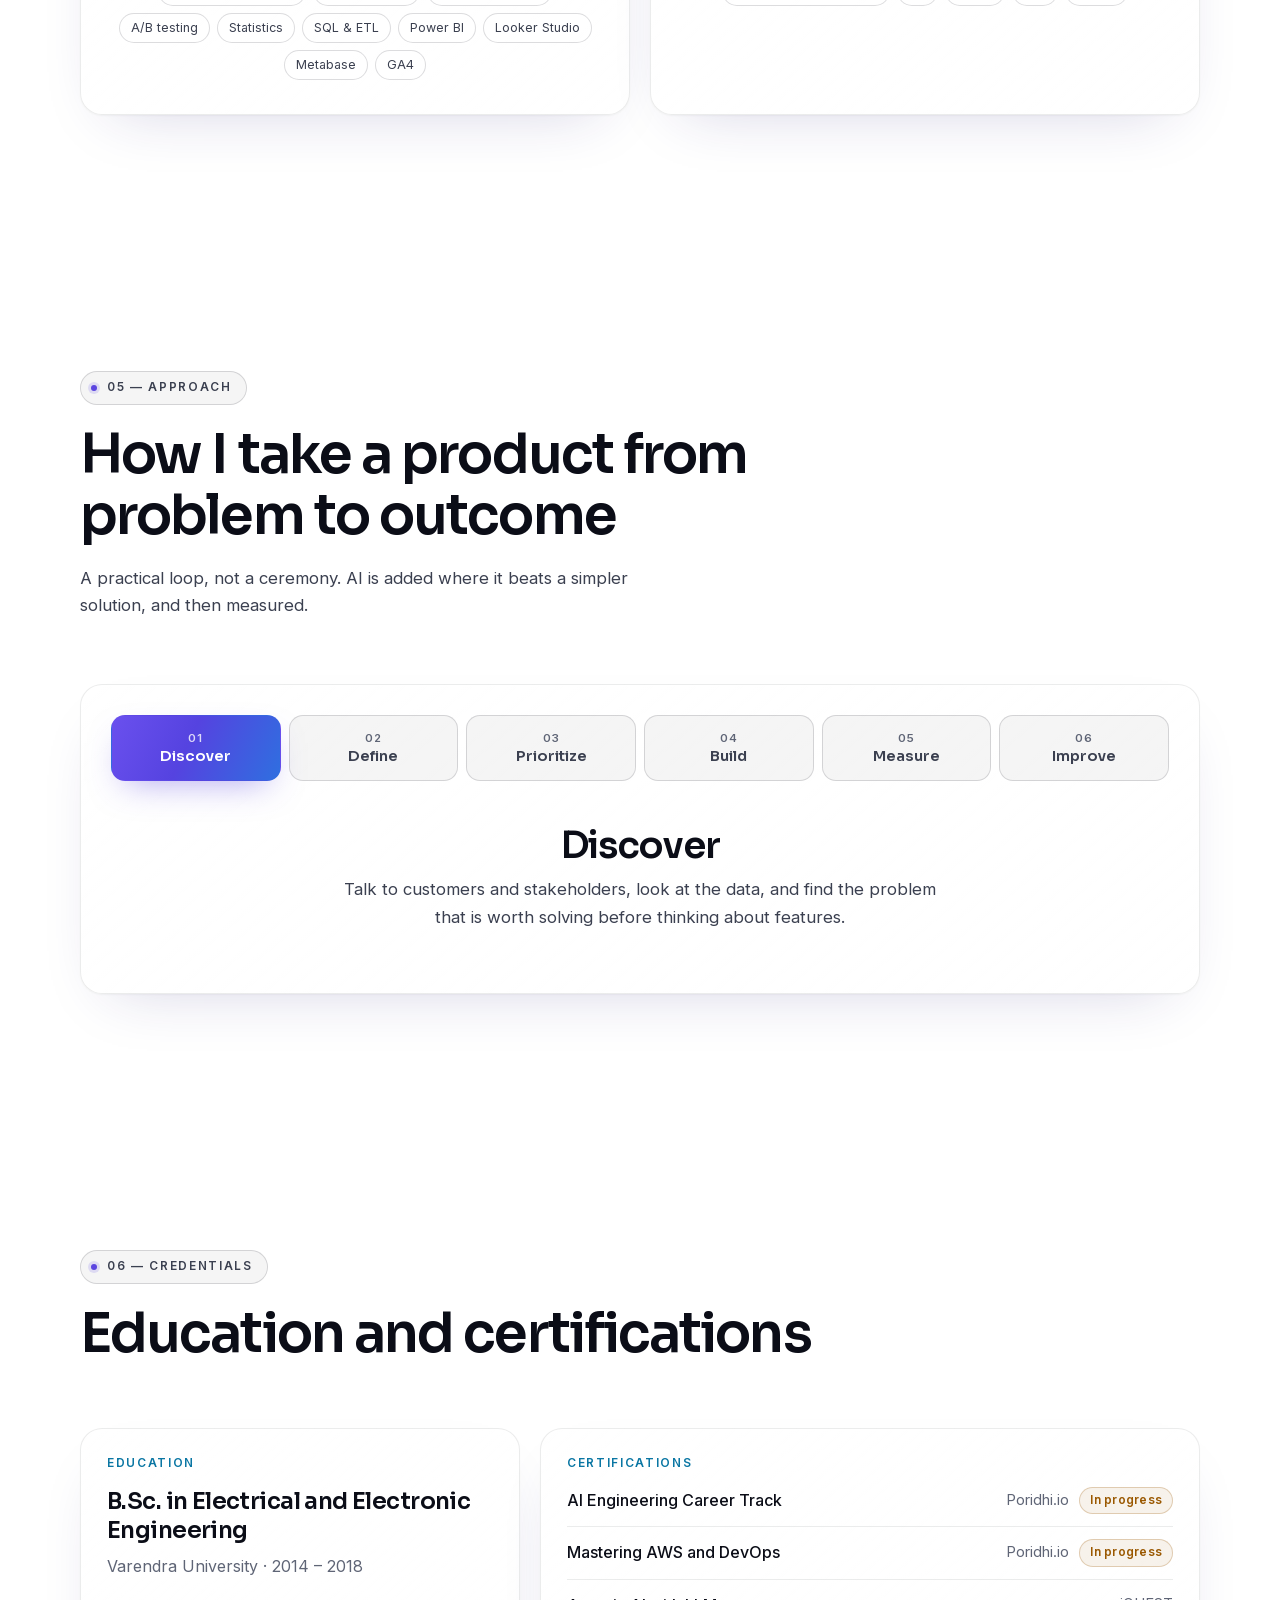
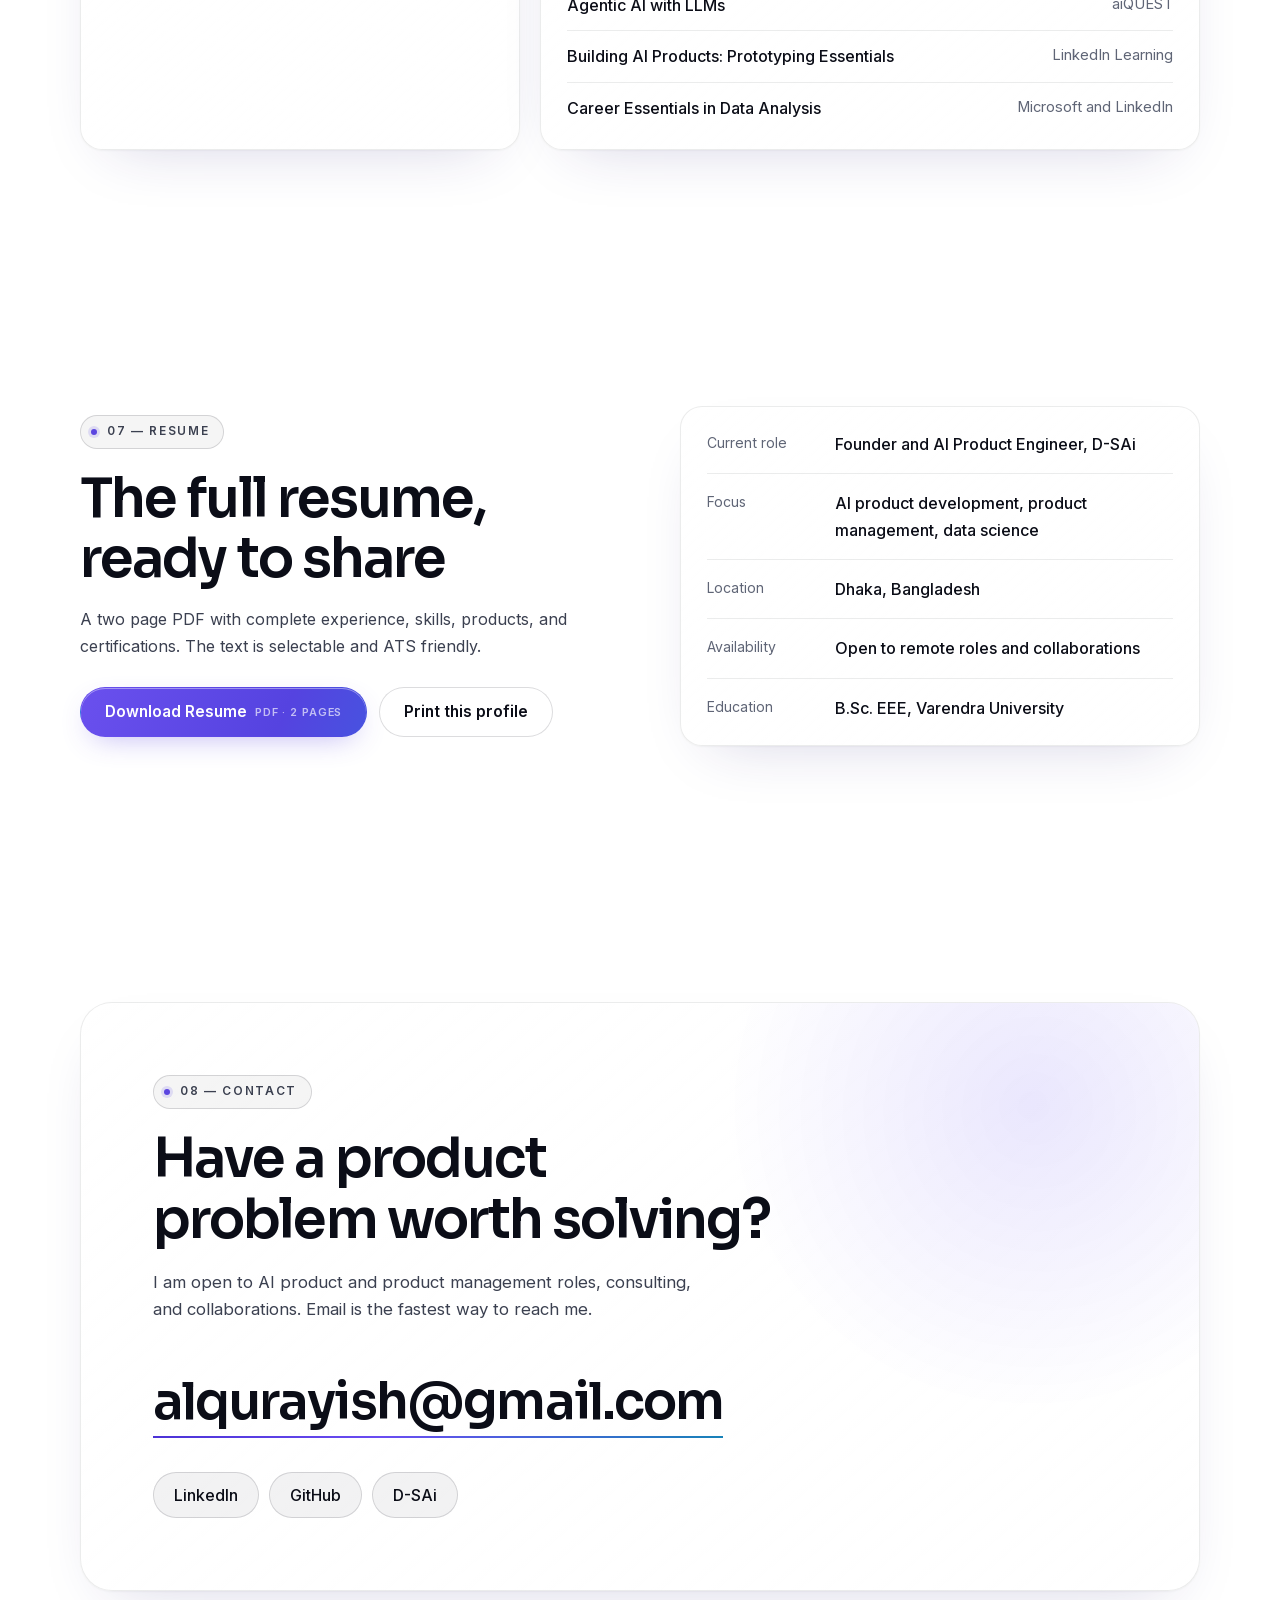
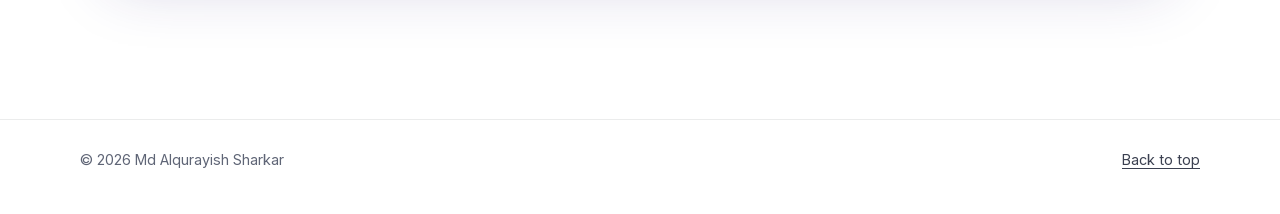
==== commit bf51e895: "Make product case studies span full card width" ====
--- a/index.html
+++ b/index.html
@@ -328,6 +328,7 @@
                 <div><dt>My role</dt><dd>Founder; product and engineering lead at D-SAi.</dd></div>
                 <div><dt>Status</dt><dd><span class="badge badge-live">Live</span></dd></div>
               </dl>
+              </div>
               <details class="case">
                 <summary>Read the case study</summary>
                 <div class="case-body">
@@ -347,7 +348,6 @@
                   <p>Predictive modelling and customer segmentation feeding an automated campaign engine and an analytics layer.</p>
                 </div>
               </details>
-              </div>
             </div>
           </article>
 
@@ -372,6 +372,7 @@
                 <div><dt>My role</dt><dd>Founder; owned product, pricing, and go to market.</dd></div>
                 <div><dt>Status</dt><dd><span class="badge badge-live">Live</span> Free to start</dd></div>
               </dl>
+              </div>
               <details class="case">
                 <summary>Read the case study</summary>
                 <div class="case-body">
@@ -390,7 +391,6 @@
                   <p>Meta WhatsApp Business API integration with LLM features for drafting, summarising, and sentiment; the public site also lists Messenger, Instagram, and website chat.</p>
                 </div>
               </details>
-              </div>
             </div>
           </article>
 
@@ -415,6 +415,7 @@
                 <div><dt>My role</dt><dd>Founder; product and engineering lead at D-SAi.</dd></div>
                 <div><dt>Status</dt><dd><span class="badge badge-live">Live</span> 30 day free trial</dd></div>
               </dl>
+              </div>
               <details class="case">
                 <summary>Read the case study</summary>
                 <div class="case-body">
@@ -433,7 +434,6 @@
                   <p>Earlier, at MH Premier Staffing, I built a QR attendance system for 800+ staff across 81 clients.</p>
                 </div>
               </details>
-              </div>
             </div>
           </article>
 
@@ -458,6 +458,7 @@
                 <div><dt>My role</dt><dd>Founder; product and engineering lead at D-SAi.</dd></div>
                 <div><dt>Status</dt><dd><span class="badge badge-live">Live</span></dd></div>
               </dl>
+              </div>
               <details class="case">
                 <summary>Read the case study</summary>
                 <div class="case-body">
@@ -474,7 +475,6 @@
                   </ul>
                 </div>
               </details>
-              </div>
             </div>
           </article>
         </div>
--- a/assets/css/style.css
+++ b/assets/css/style.css
@@ -891,6 +891,7 @@
   background: rgb(11 13 23 / 3%);
   transition: border-color .3s, background-color .3s;
 }
+.product-body > .case { grid-column: 1 / -1; margin: 0; }
 .case[open] { background: rgb(255 255 255 / 70%); border-color: rgb(91 69 224 / 30%); }
 .case summary {
   display: flex;
@@ -946,6 +947,7 @@
   --tint-ink: color-mix(in srgb, rgb(var(--tint)) 72%, #0b0d17);
   overflow: hidden;
   padding: clamp(24px, 3vw, 34px);
+  text-align: center;
   transition: translate .5s var(--ease), border-color .3s, box-shadow .5s var(--ease);
 }
 .skill-card::after {
@@ -967,7 +969,7 @@
 }
 .skill-card:hover::after { transform: scale(1.15); }
 
-.skill-head { display: flex; align-items: center; gap: 14px; }
+.skill-head { display: flex; align-items: center; justify-content: center; gap: 14px; }
 .skill-icon {
   flex: none;
   display: grid;
@@ -1005,7 +1007,7 @@
   text-transform: uppercase;
   color: var(--tint-ink);
 }
-.skill-card .chips { margin-top: 18px; }
+.skill-card .chips { margin-top: 18px; justify-content: center; }
 .skill-card .chips li { background: rgb(255 255 255 / 75%); }
 .skill-card .chips li:hover { border-color: rgb(var(--tint) / 45%); color: var(--tint-ink); background: rgb(var(--tint) / 8%); }
 
@@ -1026,7 +1028,8 @@
   position: relative;
   display: flex;
   flex-direction: column;
-  align-items: flex-start;
+  align-items: center;
+  justify-content: center;
   gap: 2px;
   min-height: 66px;
   padding: 11px 14px;
@@ -1035,7 +1038,7 @@
   background: rgb(11 13 23 / 4%);
   color: var(--ink-2);
   font: 600 .92rem var(--display);
-  text-align: left;
+  text-align: center;
   cursor: pointer;
   transition: background-color .3s, color .3s, border-color .3s, transform .4s var(--ease), box-shadow .4s var(--ease);
 }
@@ -1049,7 +1052,7 @@
 }
 .approach-steps button[aria-selected="true"] span { color: rgb(255 255 255 / 80%); }
 
-.approach-panel { padding: 8px 6px 6px; }
+.approach-panel { padding: 8px 6px 6px; text-align: center; }
 .approach-panel h3 {
   font-family: var(--display);
   font-weight: 600;
@@ -1057,7 +1060,7 @@
   letter-spacing: -0.035em;
   margin-bottom: 10px;
 }
-.approach-panel p { font-size: 1.05rem; color: var(--ink-2); max-width: 62ch; }
+.approach-panel p { font-size: 1.05rem; color: var(--ink-2); max-width: 62ch; margin-inline: auto; }
 html:not(.js) .approach-panel + .approach-panel { margin-top: 20px; }
 @media (prefers-reduced-motion: no-preference) {
   .approach-panel:not([hidden]) { animation: enter .6s var(--ease); }
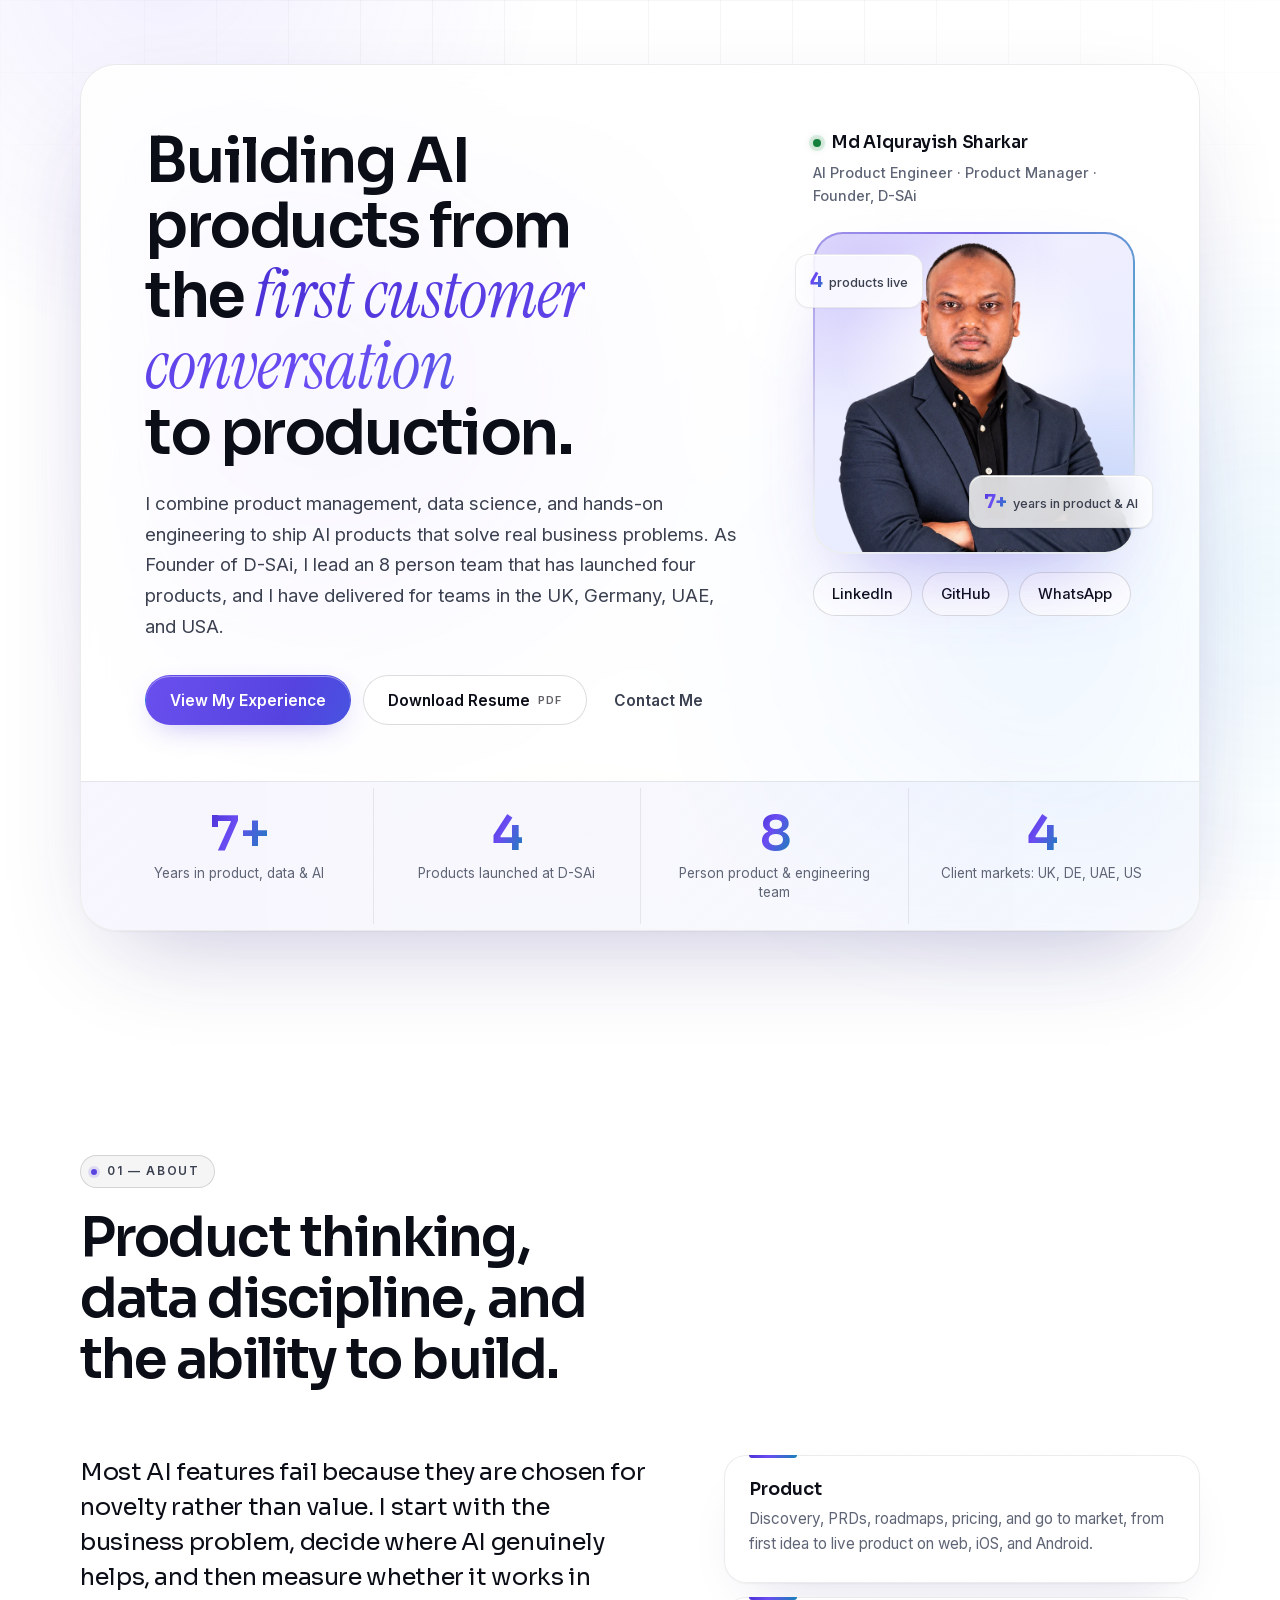
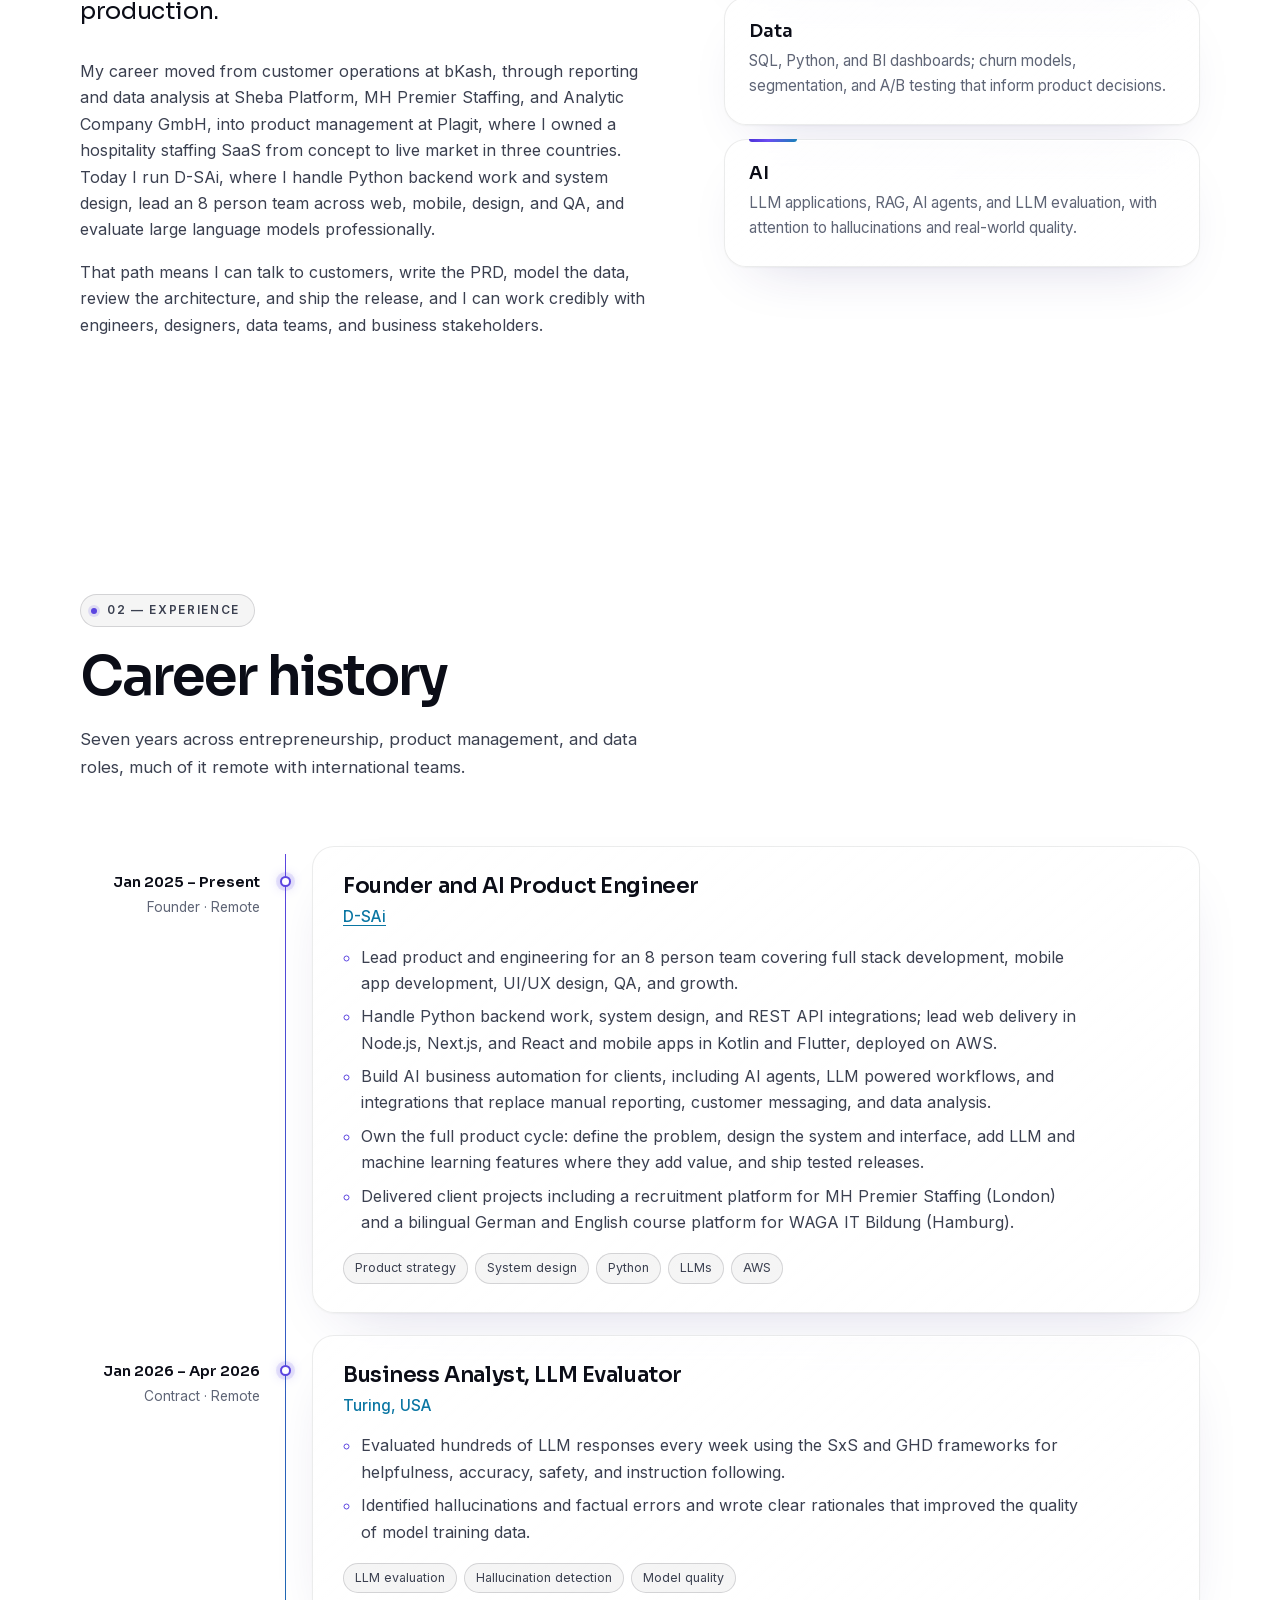
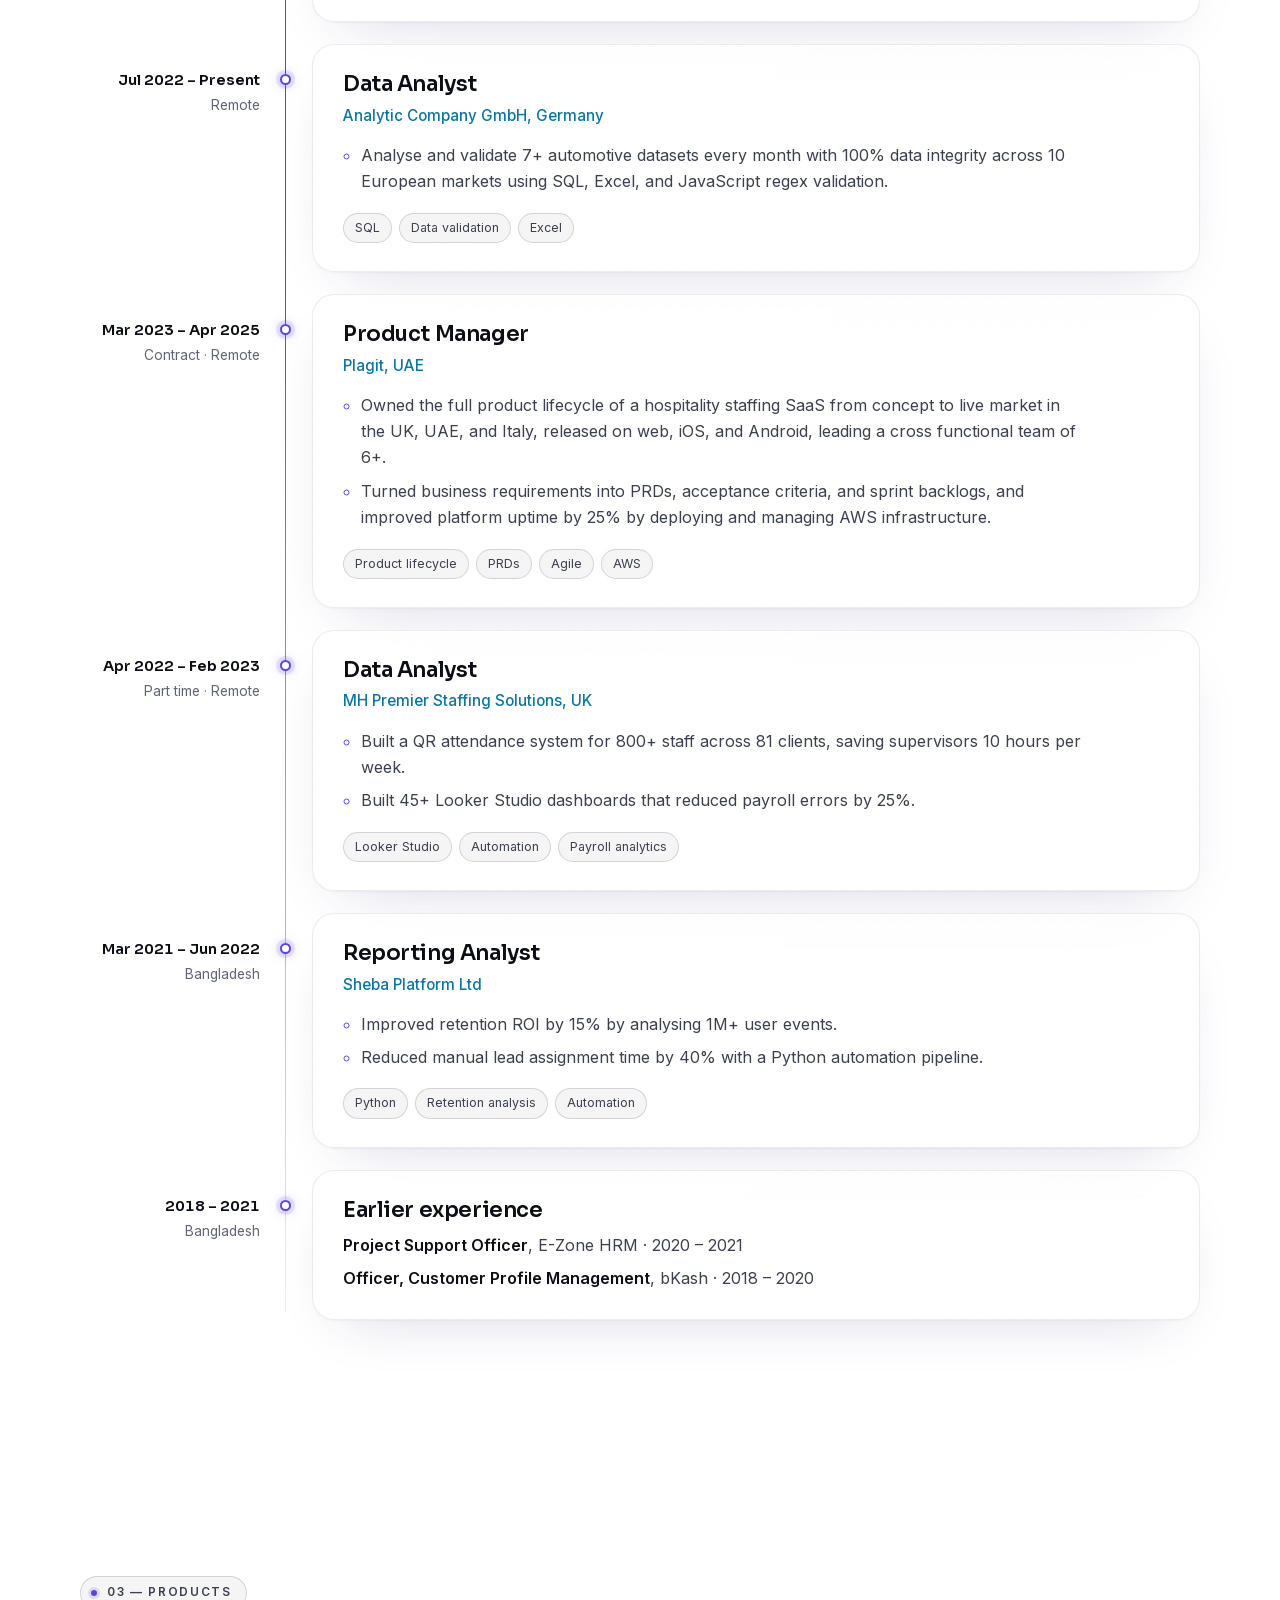
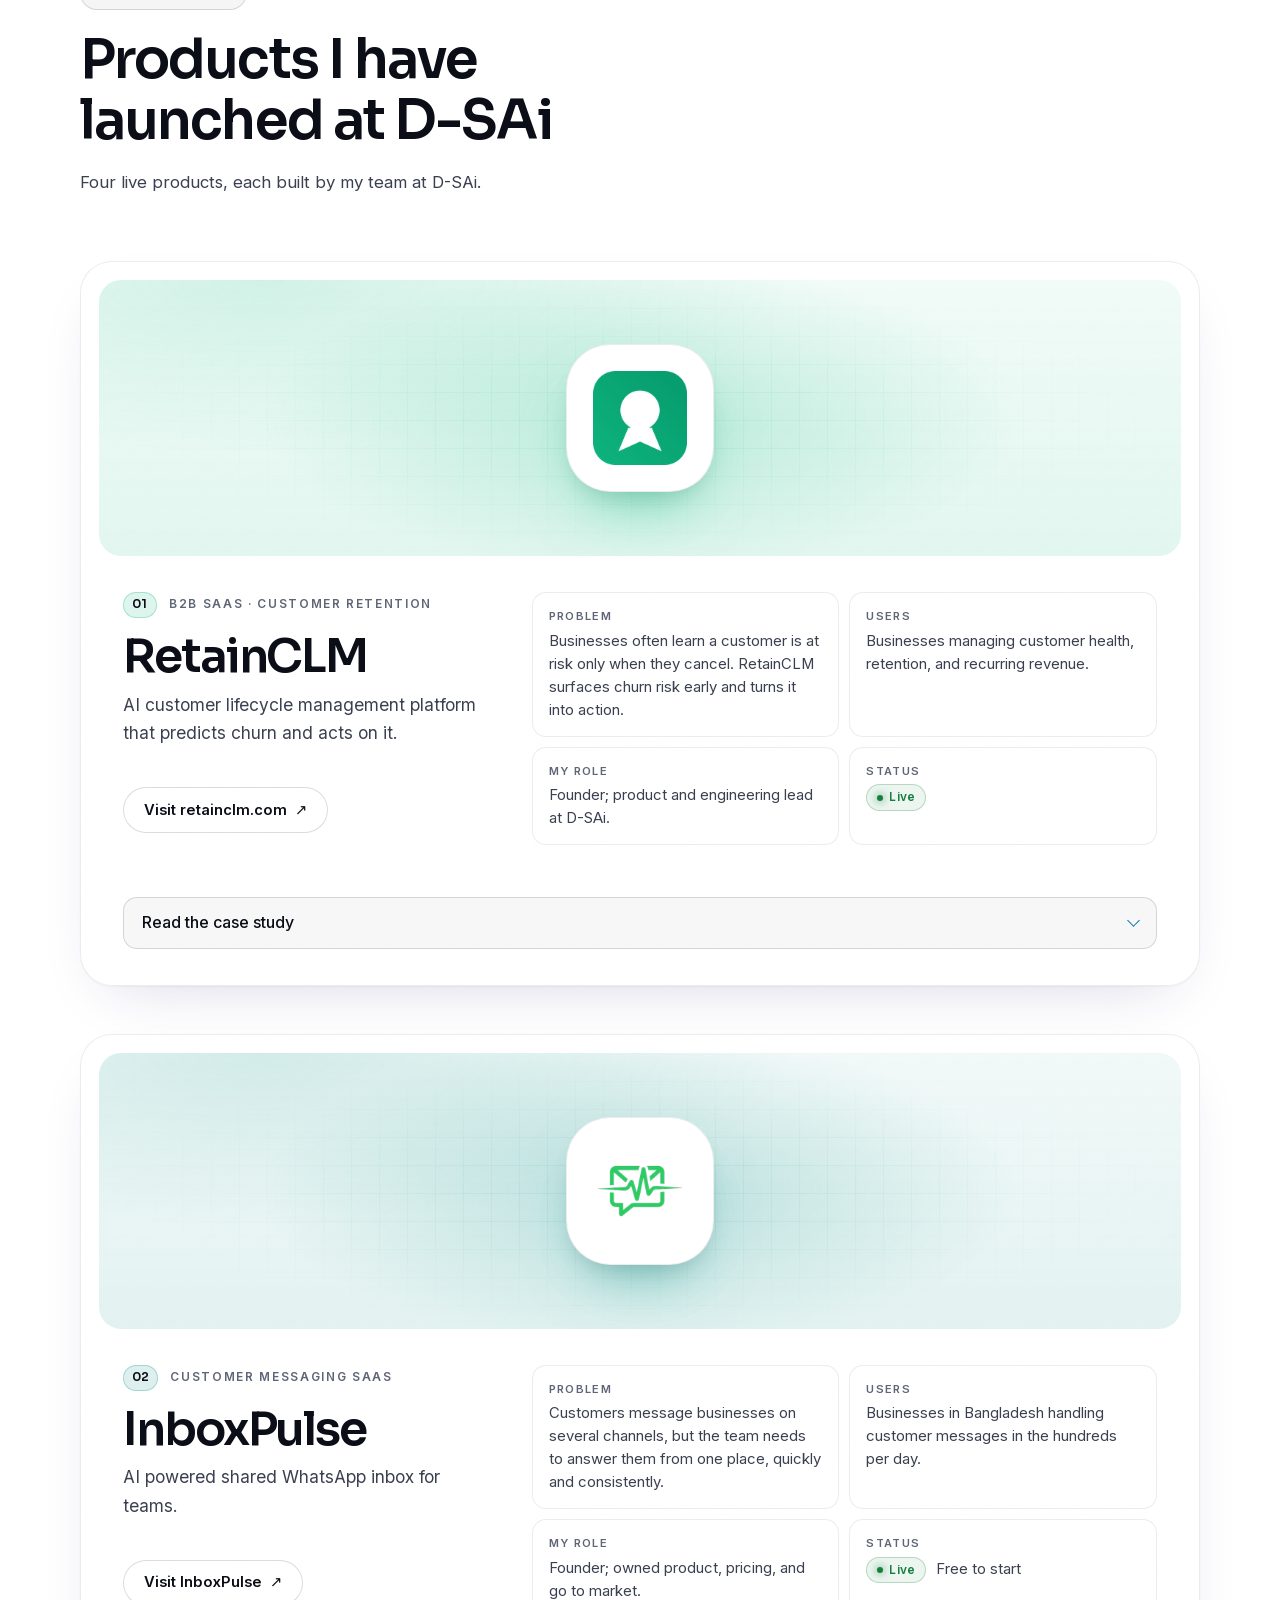
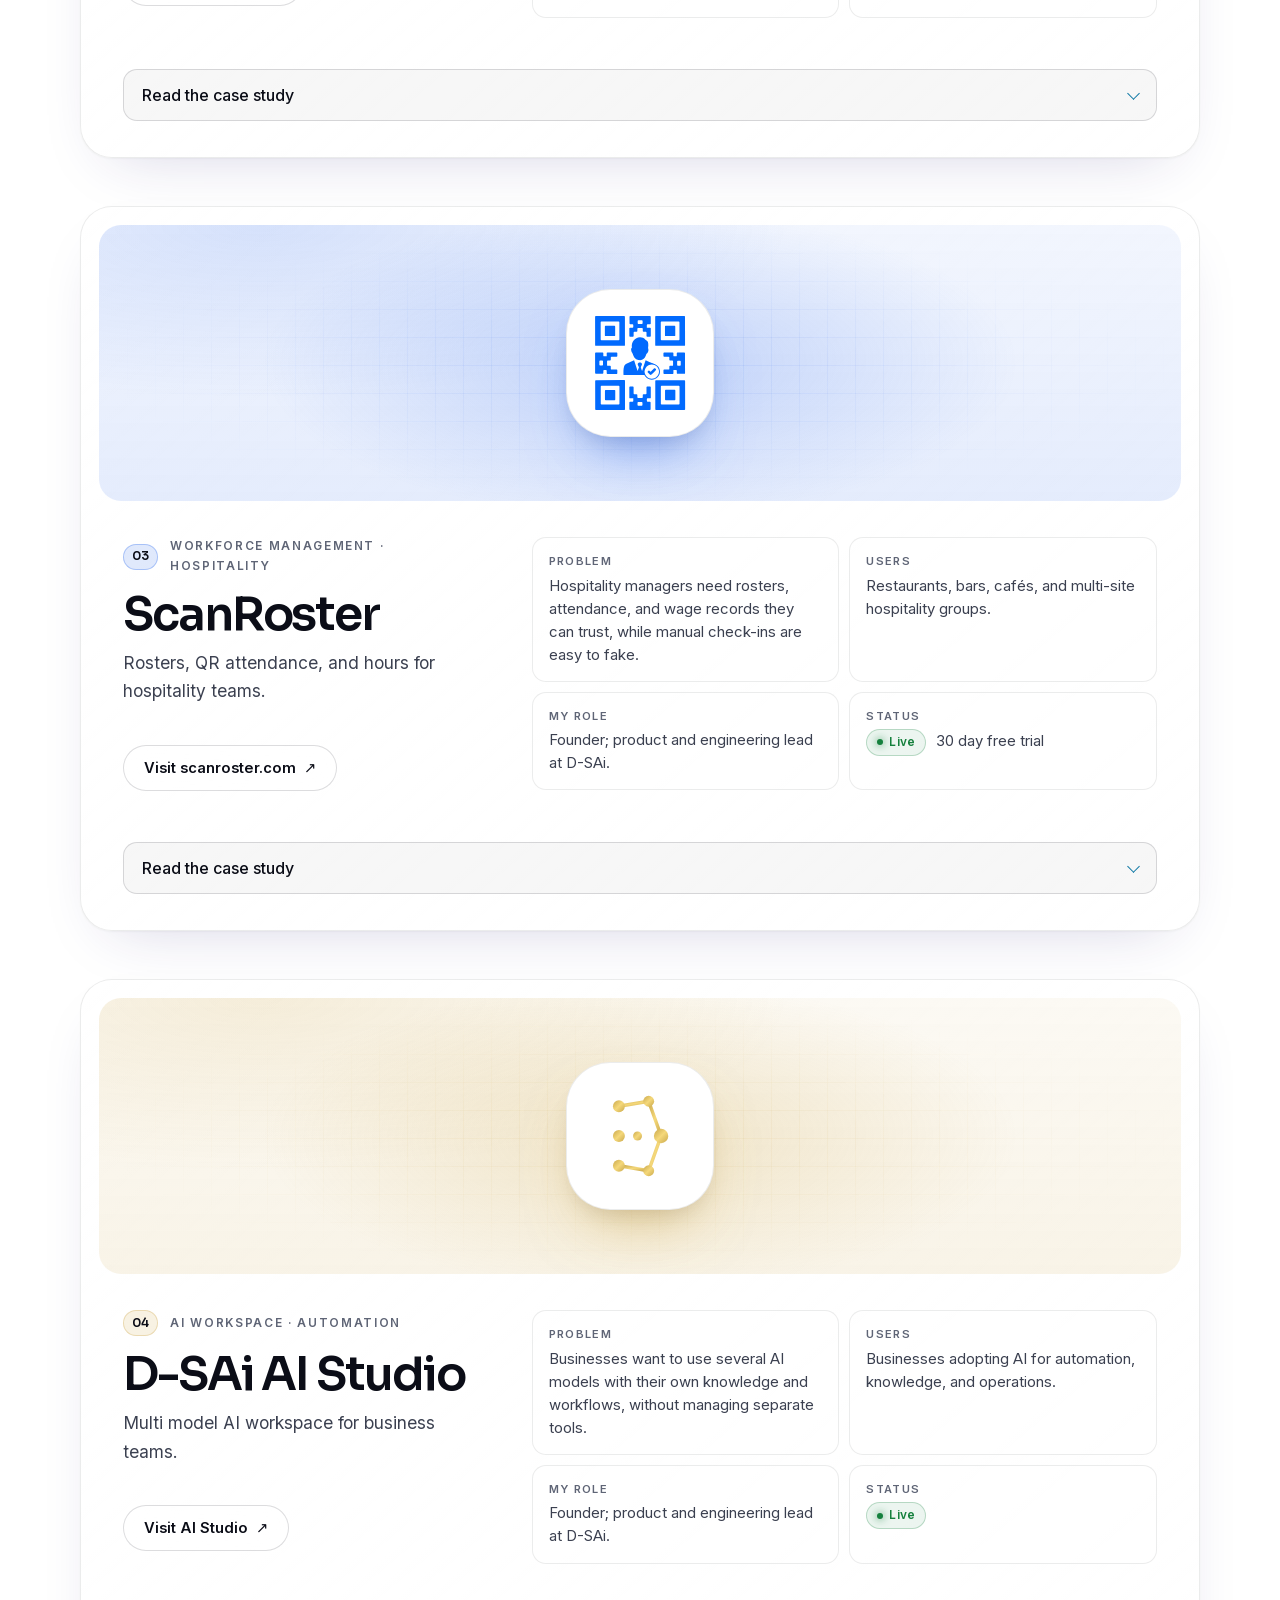
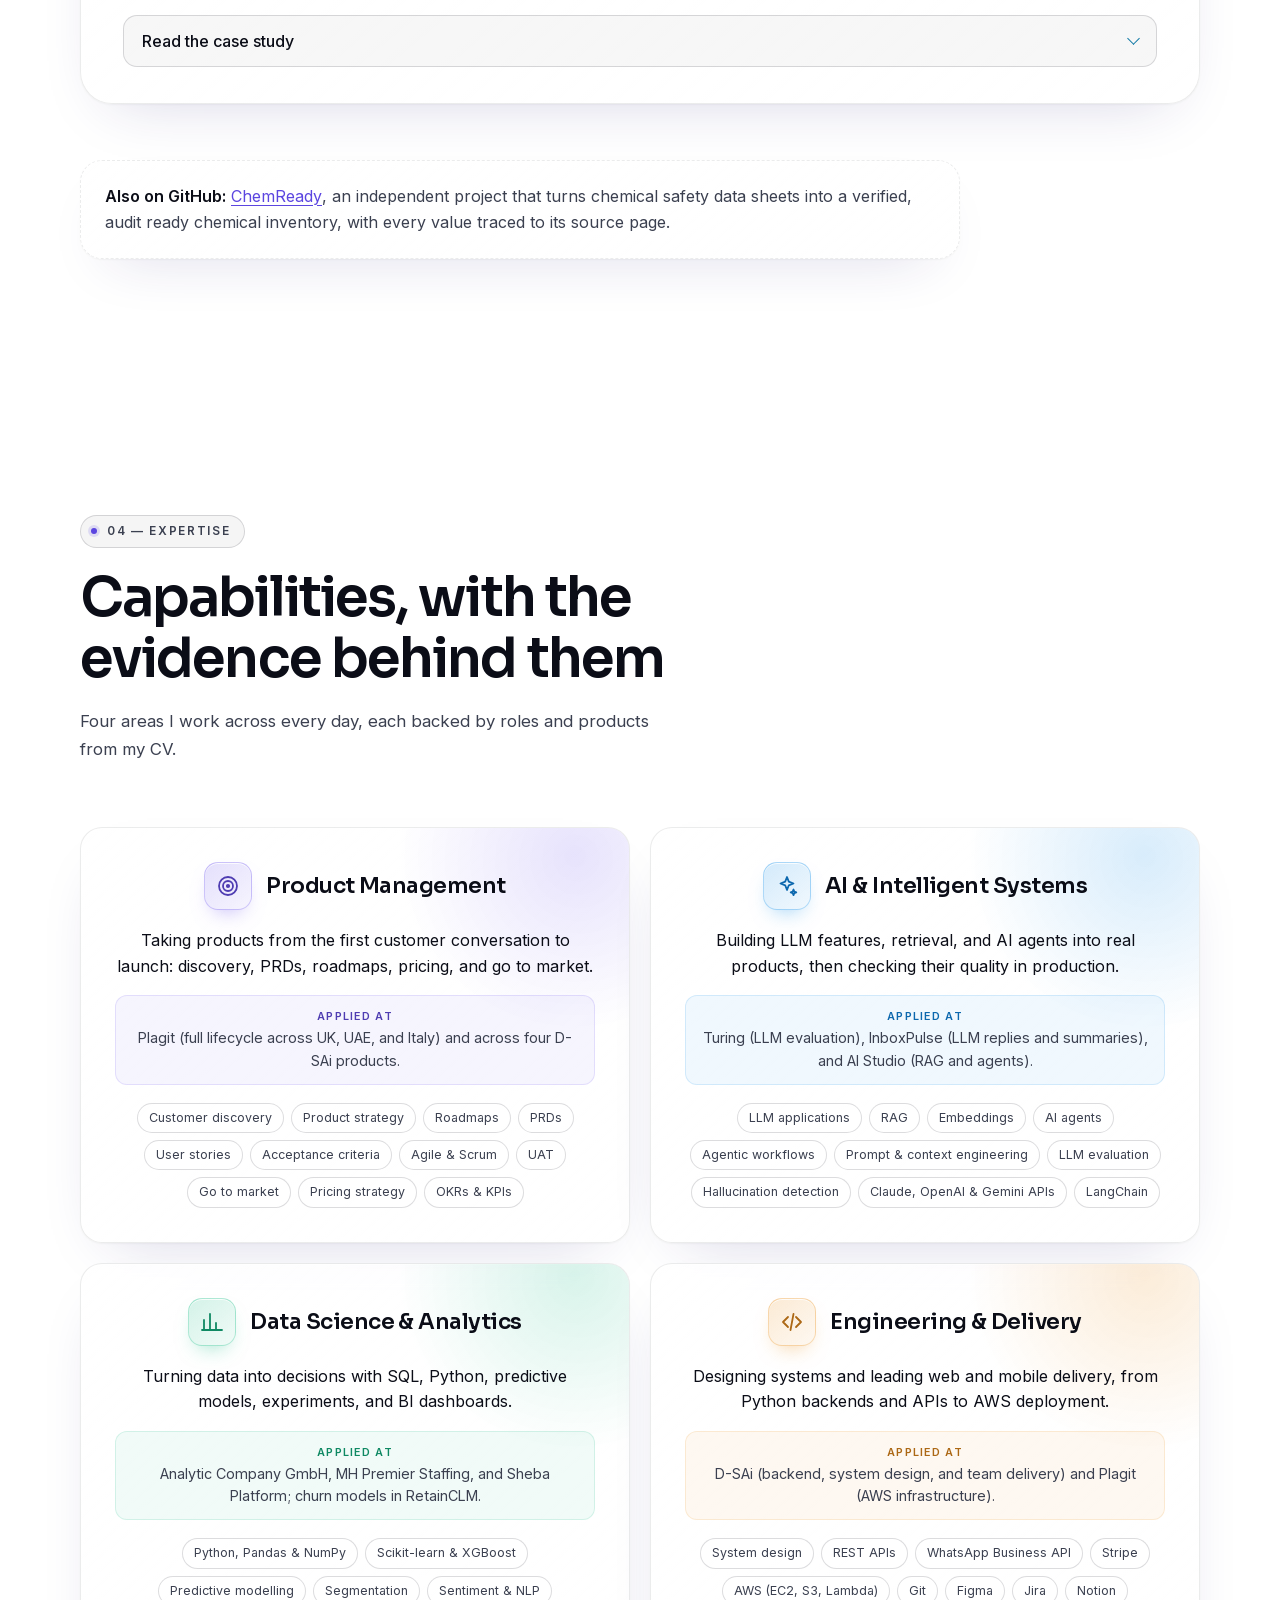
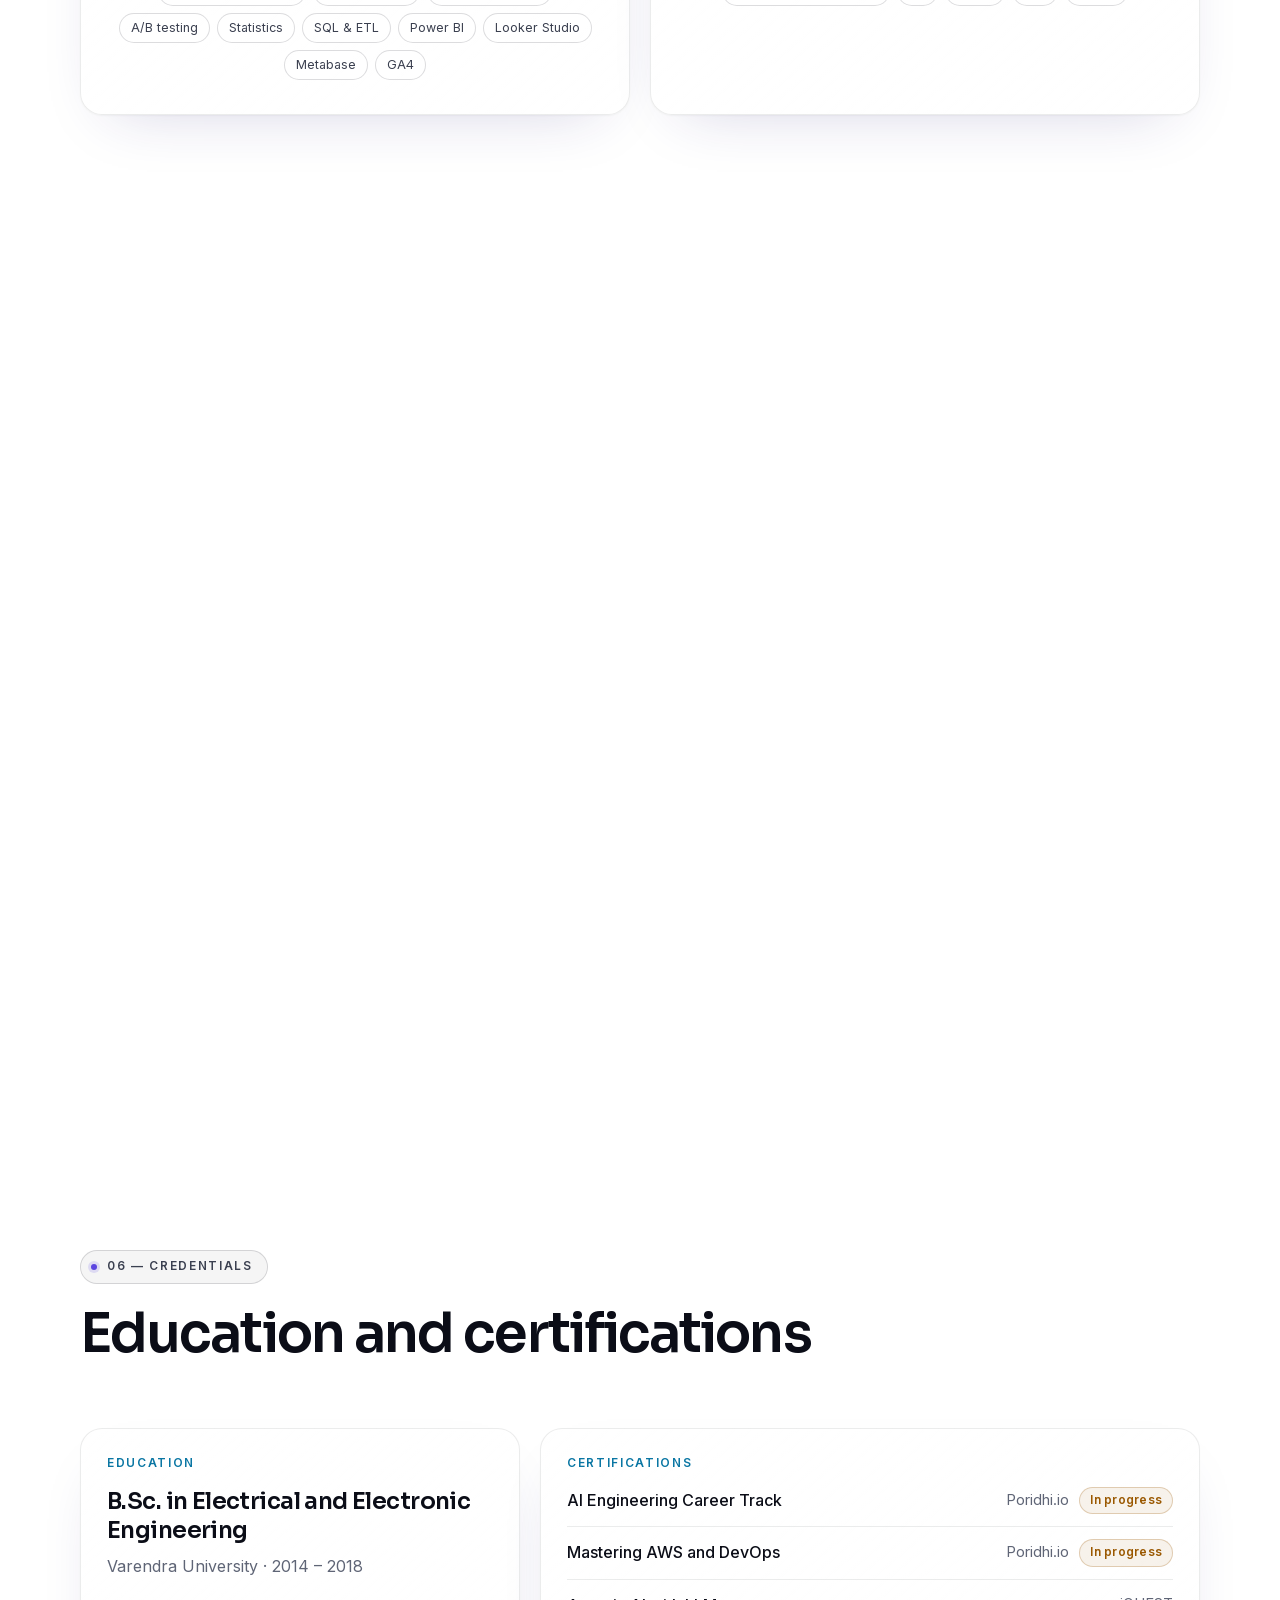
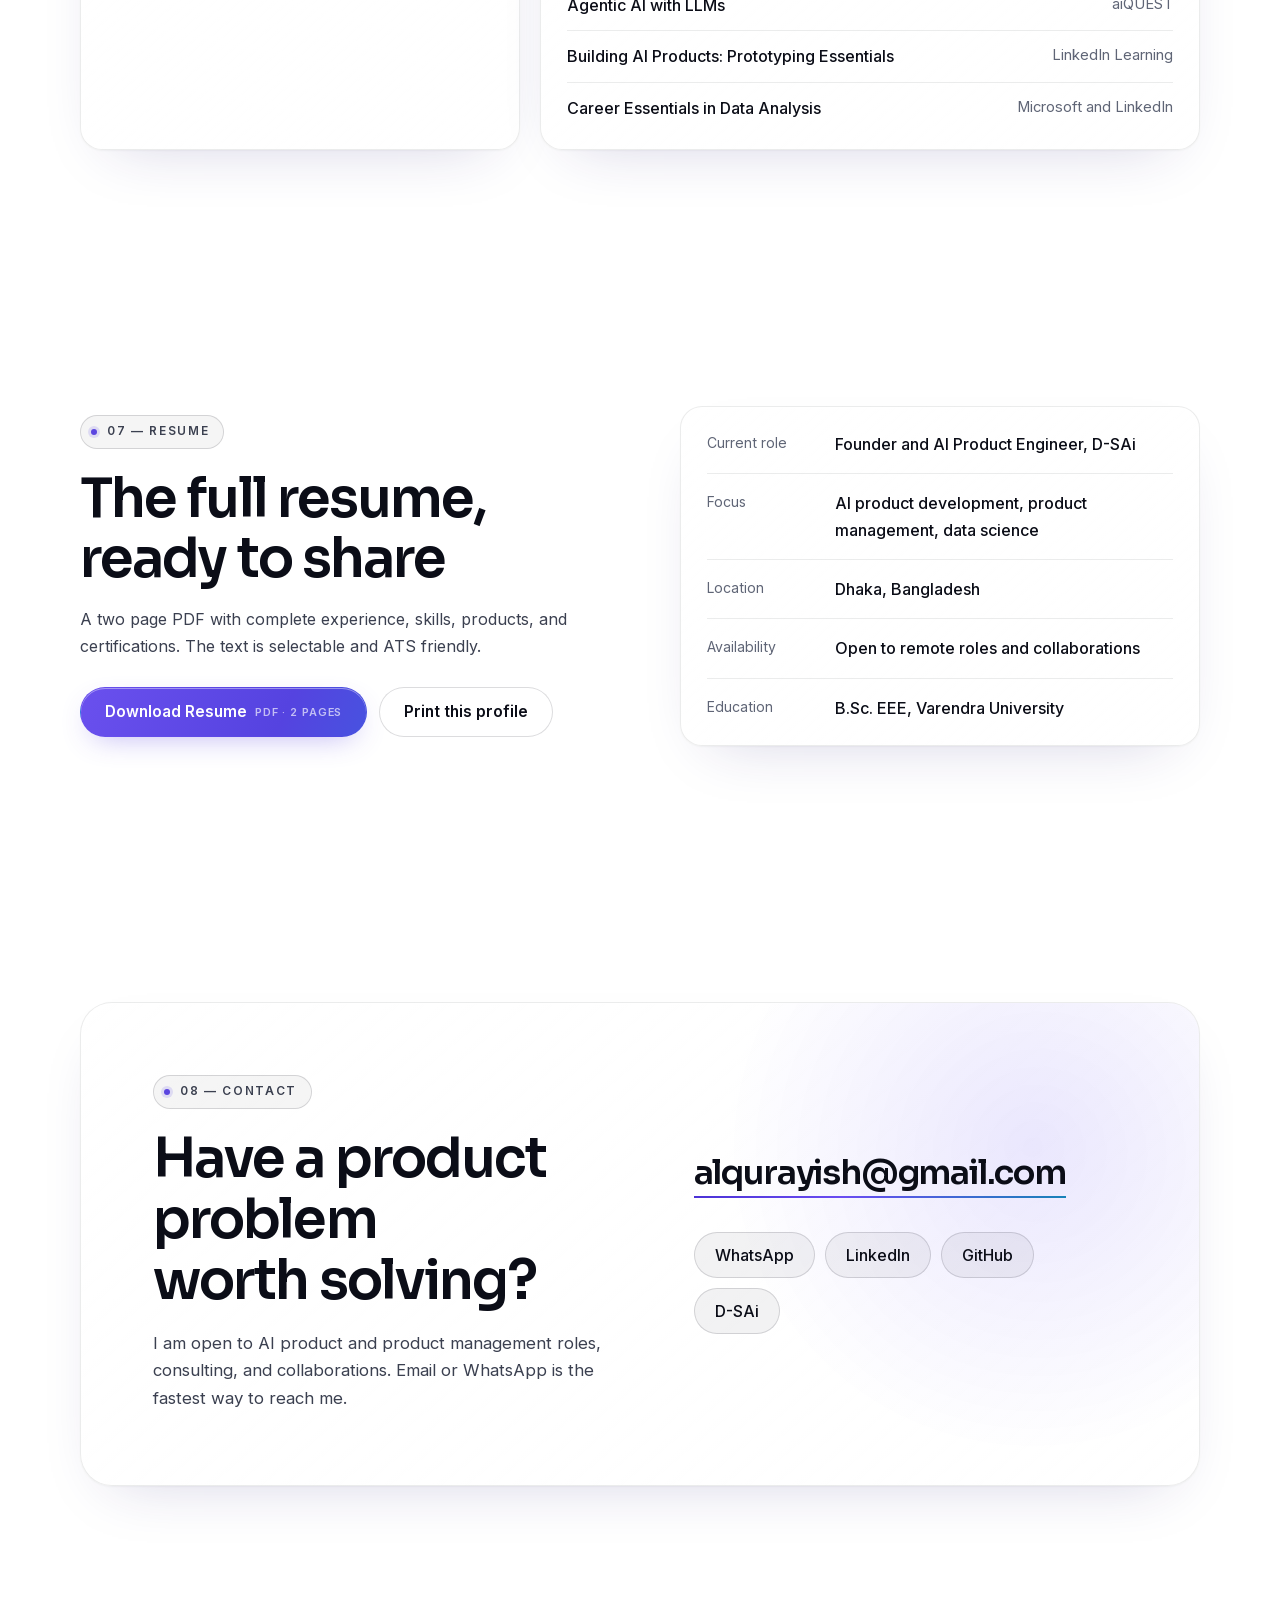
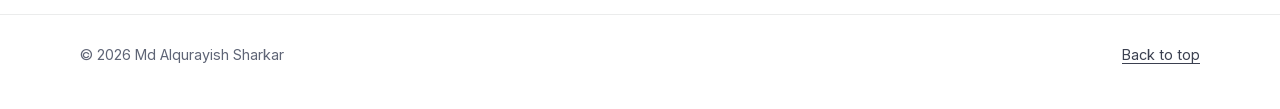
==== commit 1a0af782: "Add WhatsApp links and two-column contact layout" ====
--- a/index.html
+++ b/index.html
@@ -103,6 +103,7 @@
             <ul class="hero-links" role="list">
               <li><a href="https://www.linkedin.com/in/alqurayishsharkar/" rel="me noopener" target="_blank">LinkedIn<span class="visually-hidden"> (opens in a new tab)</span></a></li>
               <li><a href="https://github.com/alqurayish" rel="me noopener" target="_blank">GitHub<span class="visually-hidden"> (opens in a new tab)</span></a></li>
+              <li><a href="https://wa.me/8801773058333" rel="noopener" target="_blank">WhatsApp<span class="visually-hidden"> (opens in a new tab)</span></a></li>
             </ul>
           </figcaption>
         </figure>
@@ -651,15 +652,20 @@
     <section class="section contact" id="contact" aria-labelledby="contact-title">
       <div class="container">
         <div class="contact-inner reveal">
-          <p class="section-index">08 — Contact</p>
-          <h2 id="contact-title">Have a product problem worth solving?</h2>
-          <p class="contact-lead">I am open to AI product and product management roles, consulting, and collaborations. Email is the fastest way to reach me.</p>
+          <div class="contact-copy">
+            <p class="section-index">08 — Contact</p>
+            <h2 id="contact-title">Have a product problem worth solving?</h2>
+            <p class="contact-lead">I am open to AI product and product management roles, consulting, and collaborations. Email or WhatsApp is the fastest way to reach me.</p>
+          </div>
+          <div class="contact-reach">
           <a class="contact-email" href="mailto:alqurayish@gmail.com">alqurayish@gmail.com</a>
           <ul class="contact-links" role="list">
+            <li><a href="https://wa.me/8801773058333" target="_blank" rel="noopener">WhatsApp<span class="visually-hidden"> (opens in a new tab)</span></a></li>
             <li><a href="https://www.linkedin.com/in/alqurayishsharkar/" target="_blank" rel="me noopener">LinkedIn<span class="visually-hidden"> (opens in a new tab)</span></a></li>
             <li><a href="https://github.com/alqurayish" target="_blank" rel="me noopener">GitHub<span class="visually-hidden"> (opens in a new tab)</span></a></li>
             <li><a href="https://d-sai.com" target="_blank" rel="noopener">D-SAi<span class="visually-hidden"> (opens in a new tab)</span></a></li>
           </ul>
+          </div>
         </div>
       </div>
     </section>
--- a/assets/css/style.css
+++ b/assets/css/style.css
@@ -1162,6 +1162,10 @@
   transition: background-size .5s var(--ease), color .3s;
 }
 .contact-email:hover { color: var(--ink); background-size: 100% 100%; -webkit-background-clip: text; background-clip: text; color: transparent; }
+@media (min-width: 960px) {
+  .contact-inner { display: grid; grid-template-columns: minmax(0, 1.1fr) minmax(0, 1fr); gap: clamp(32px, 5vw, 72px); align-items: center; }
+  .contact-reach .contact-email { margin-top: 0; font-size: clamp(1.6rem, .6rem + 1.9vw, 2.5rem); }
+}
 .contact-links { list-style: none; display: flex; flex-wrap: wrap; gap: 10px; margin-top: 34px; }
 .contact-links a {
   display: inline-flex;
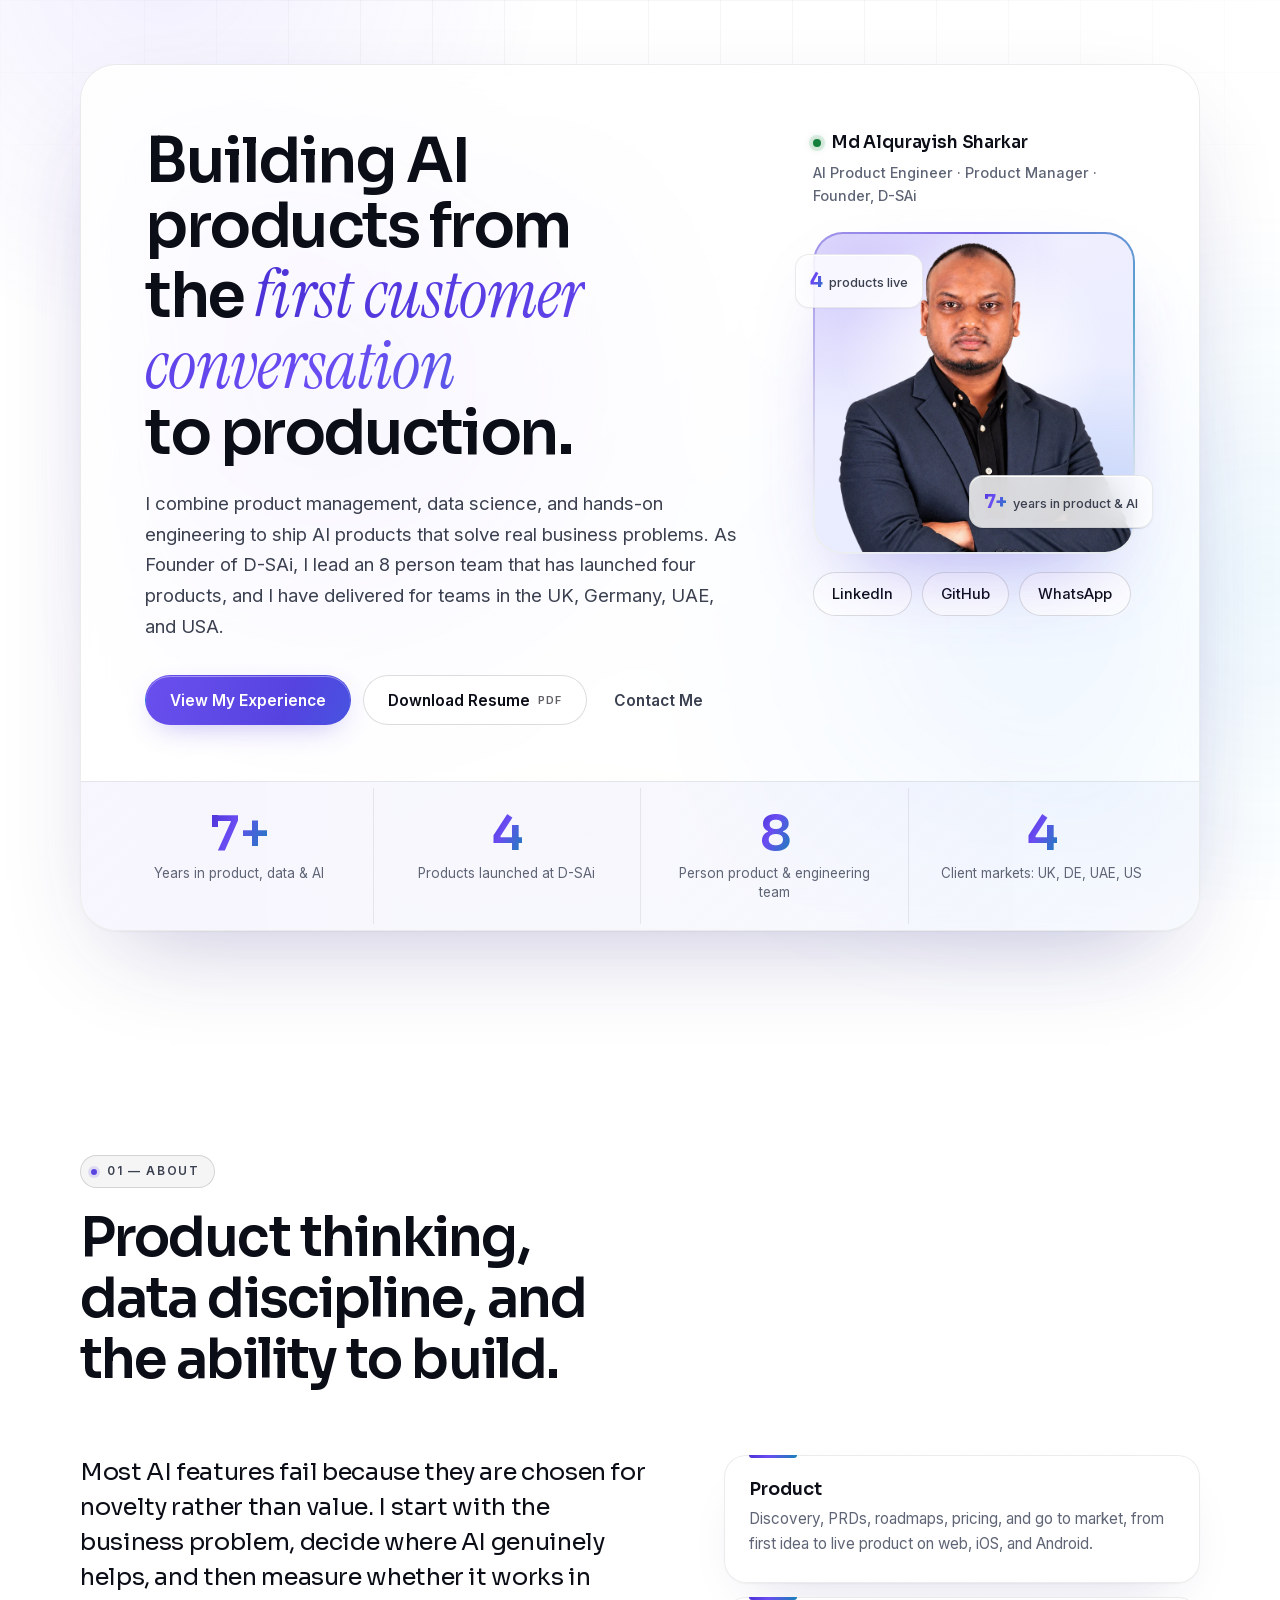
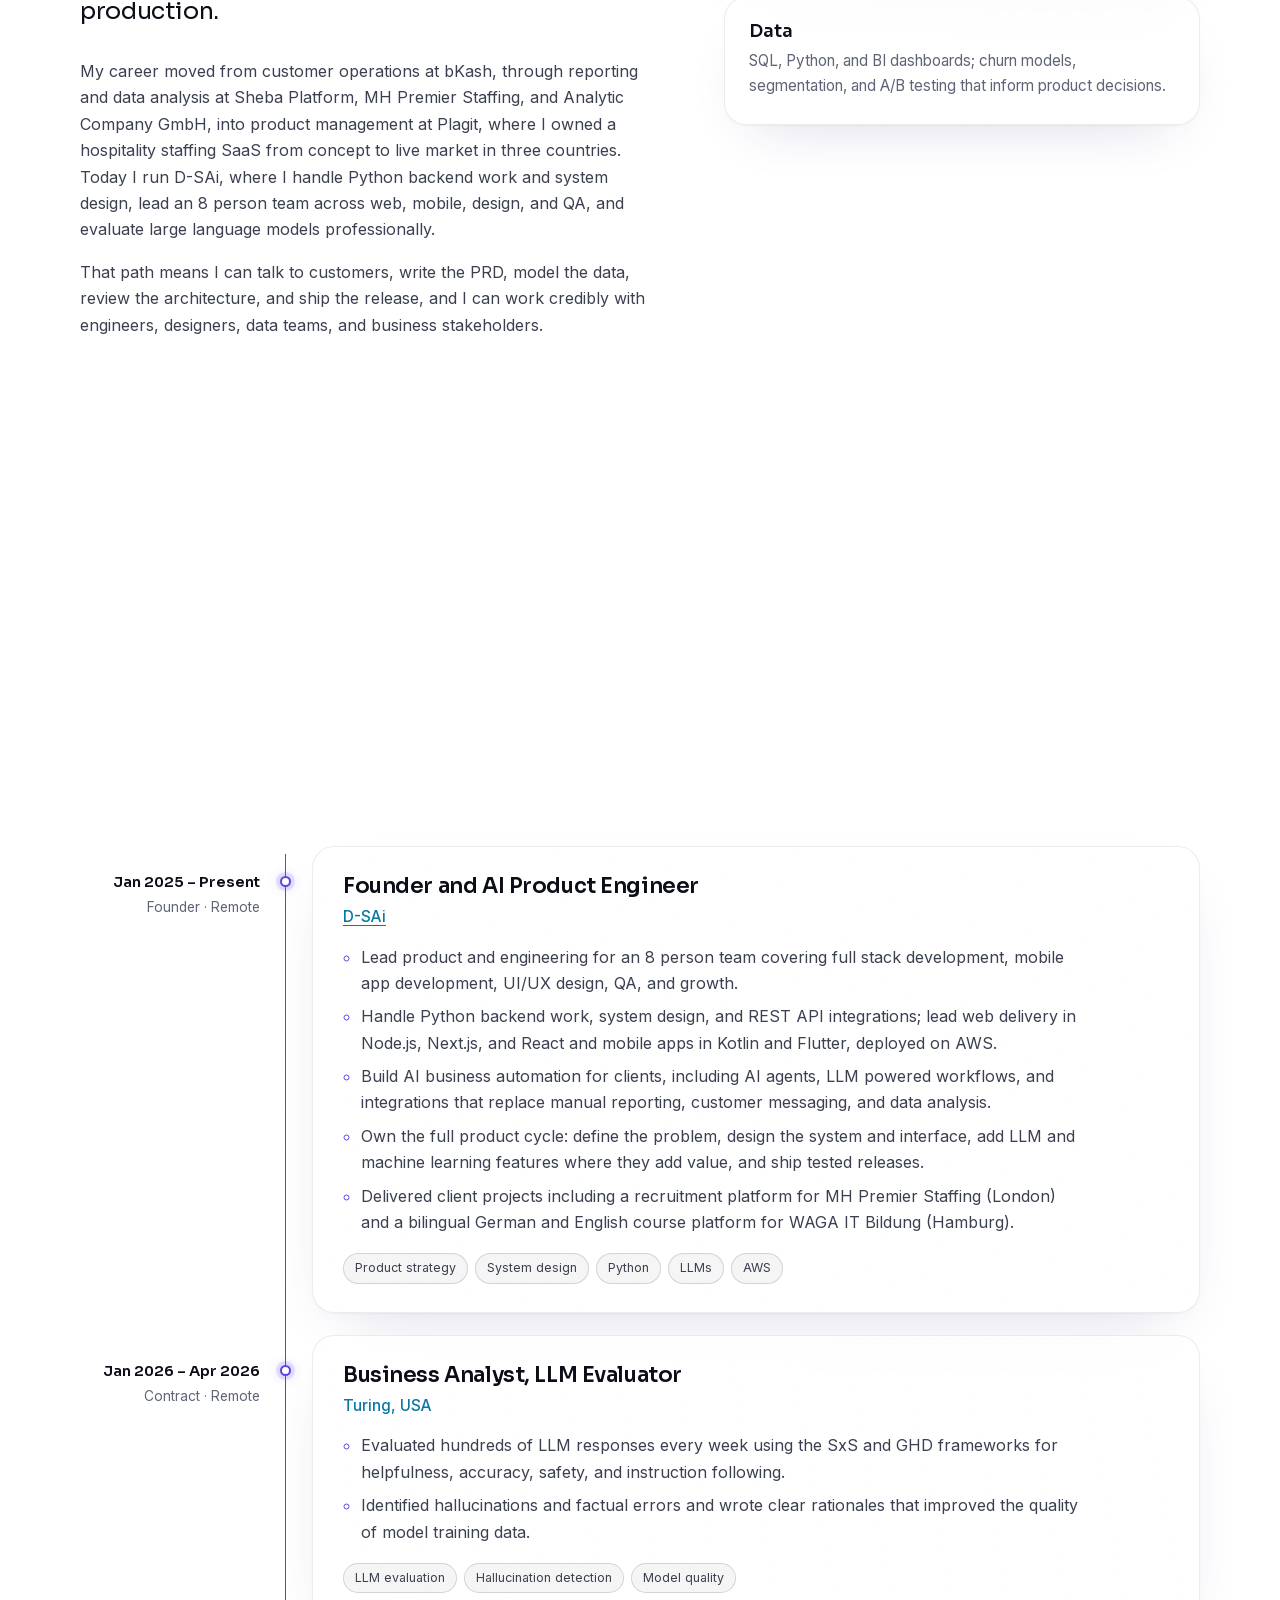
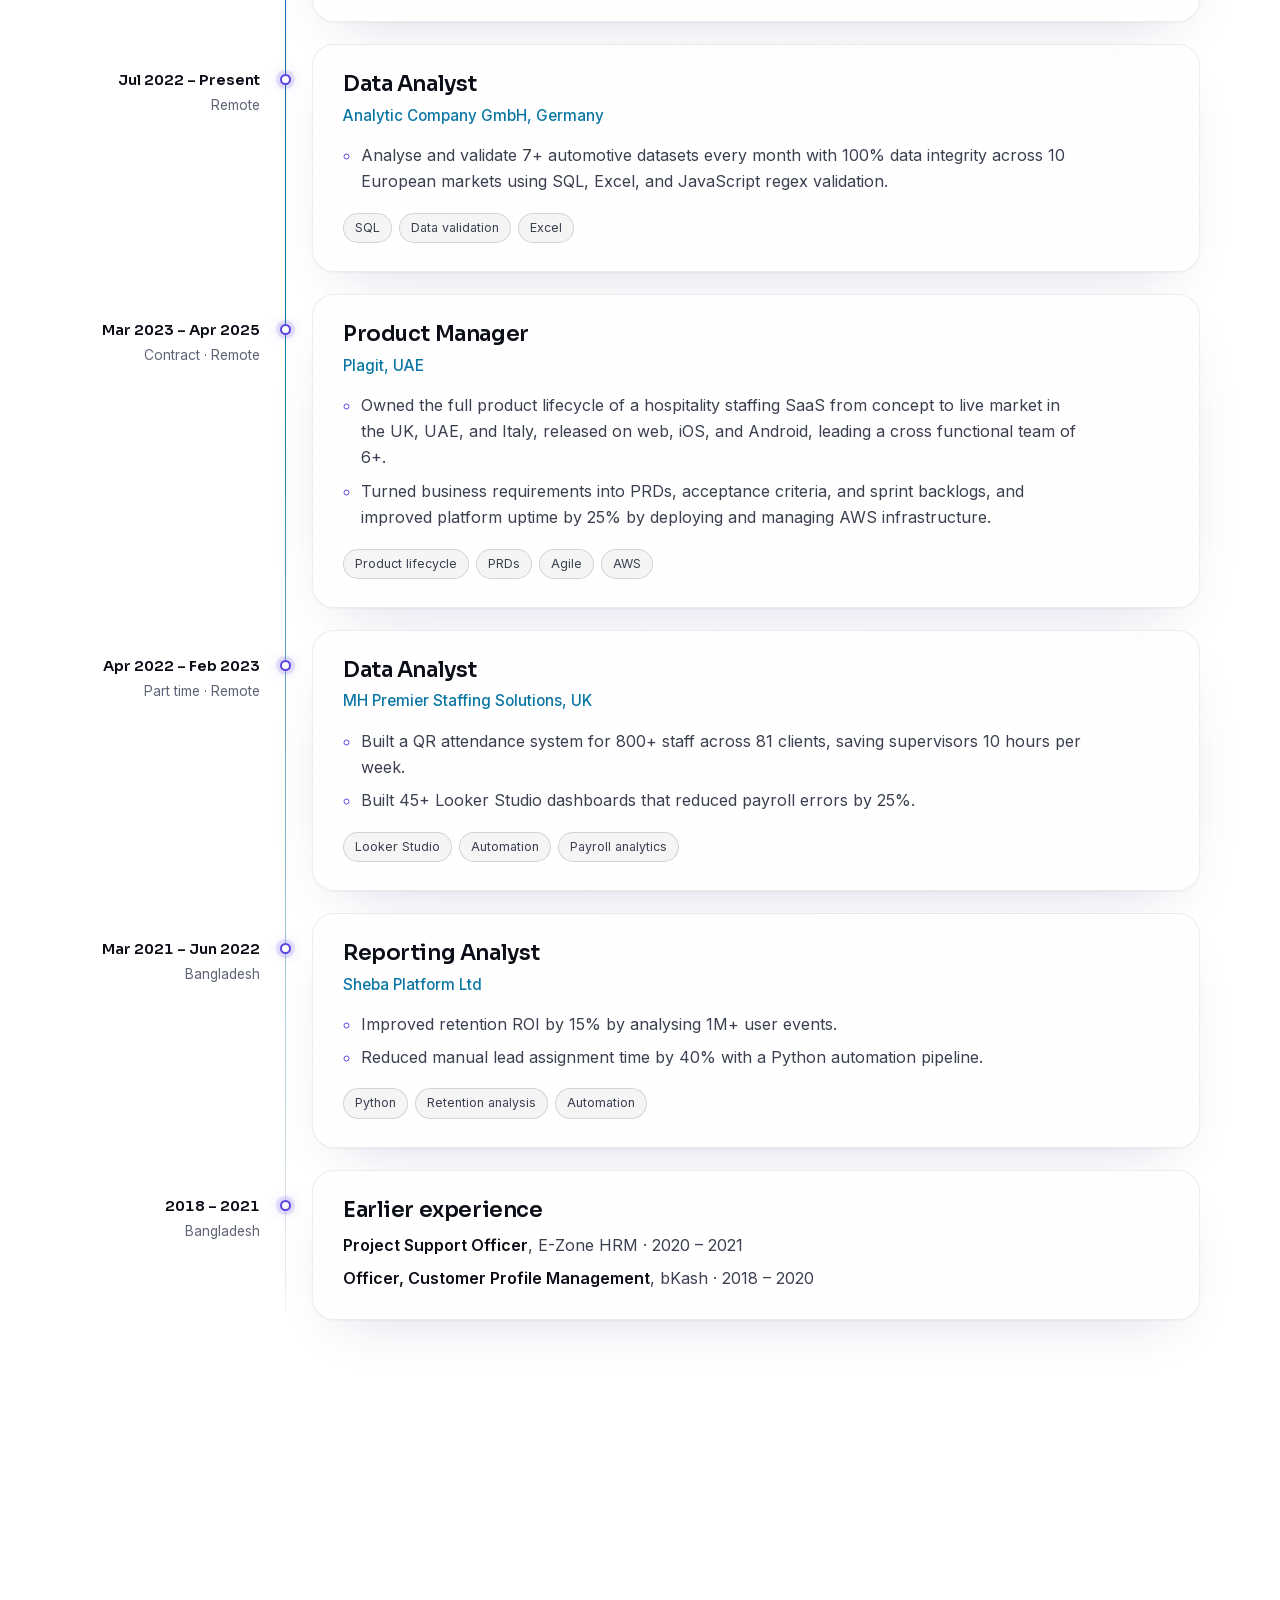
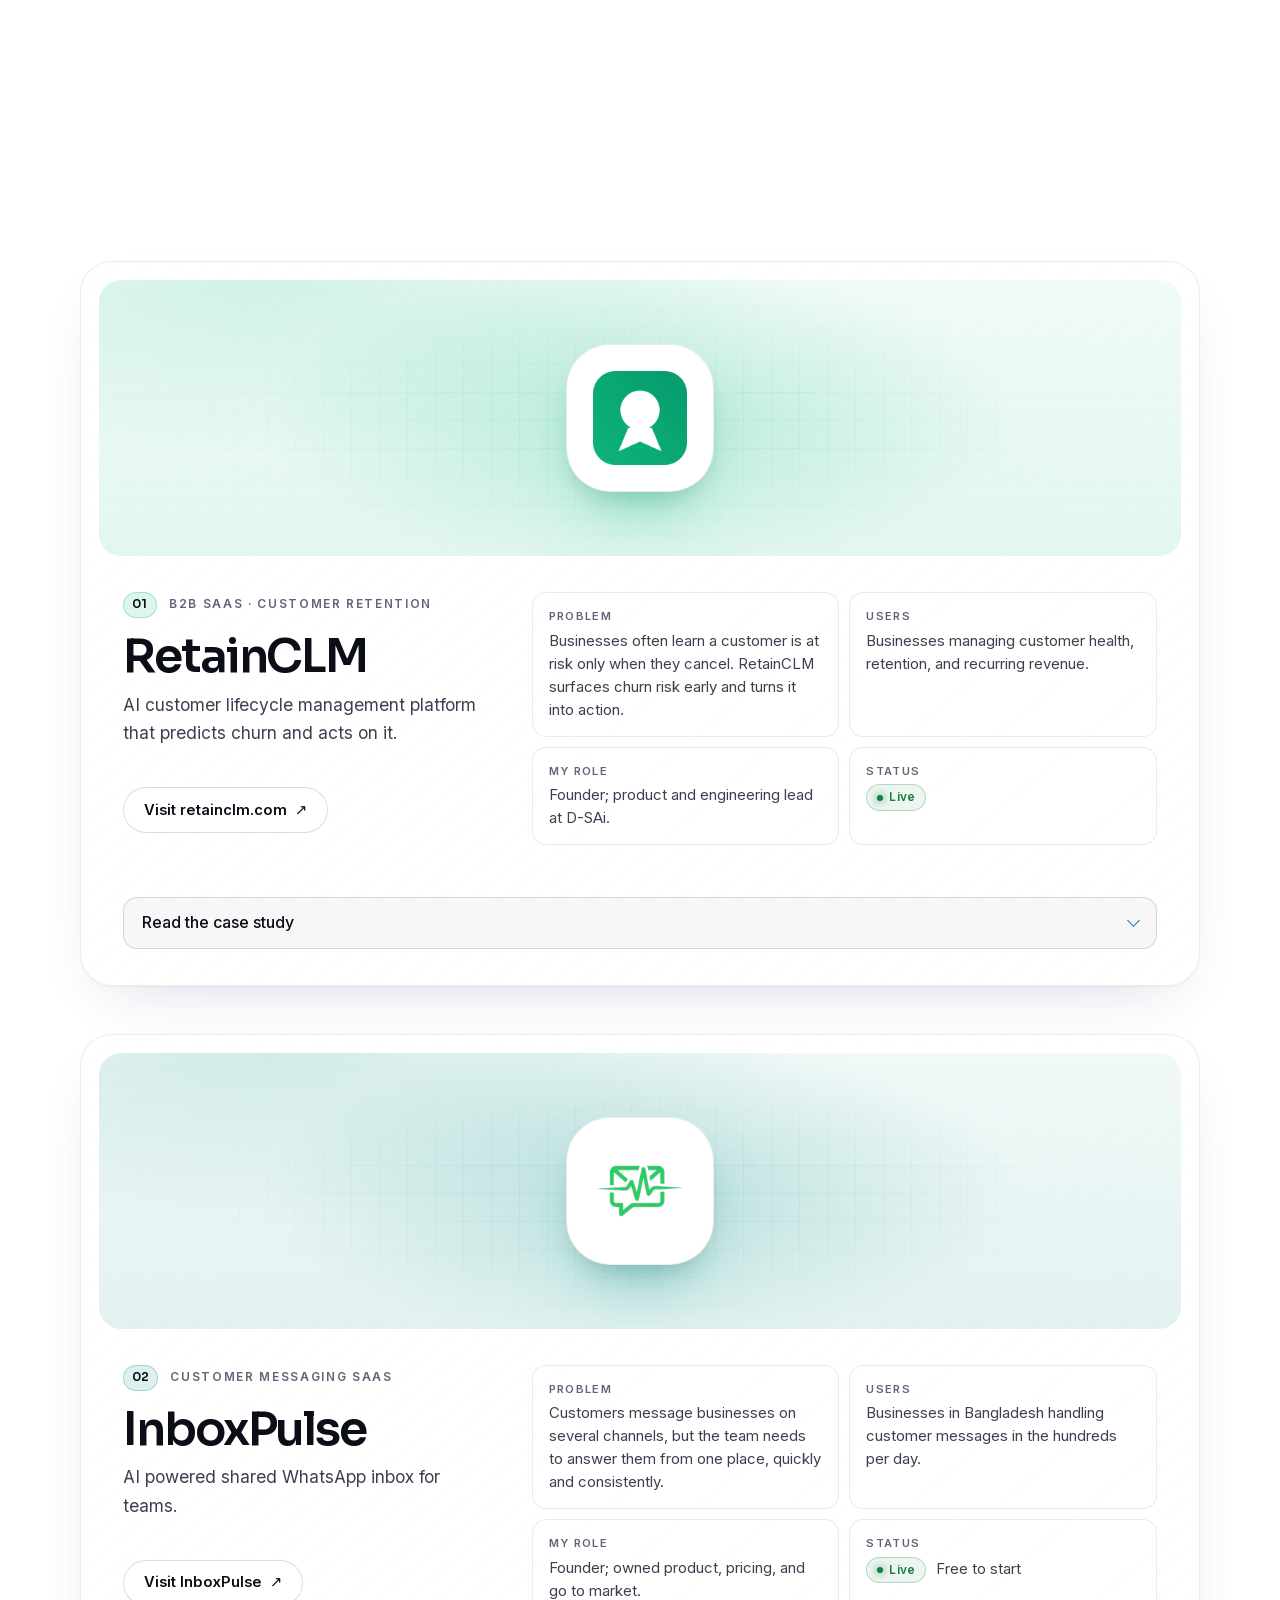
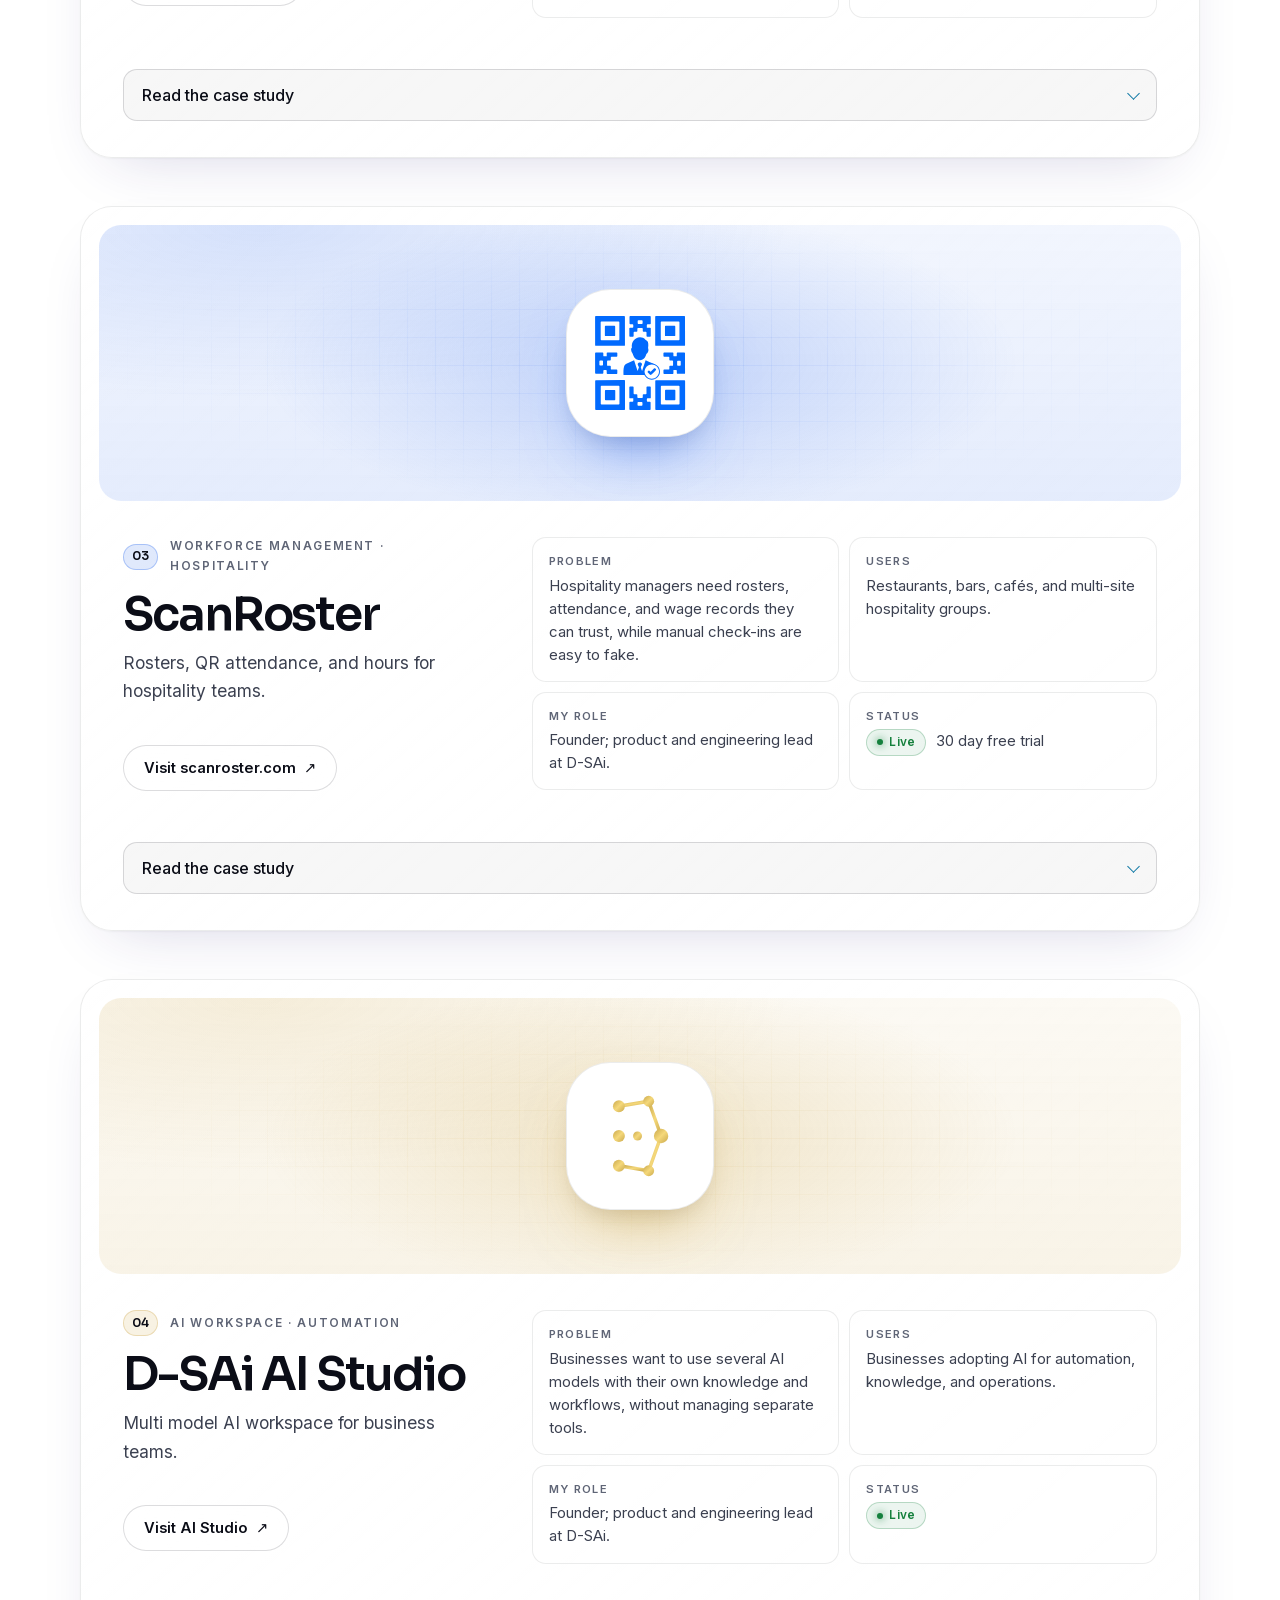
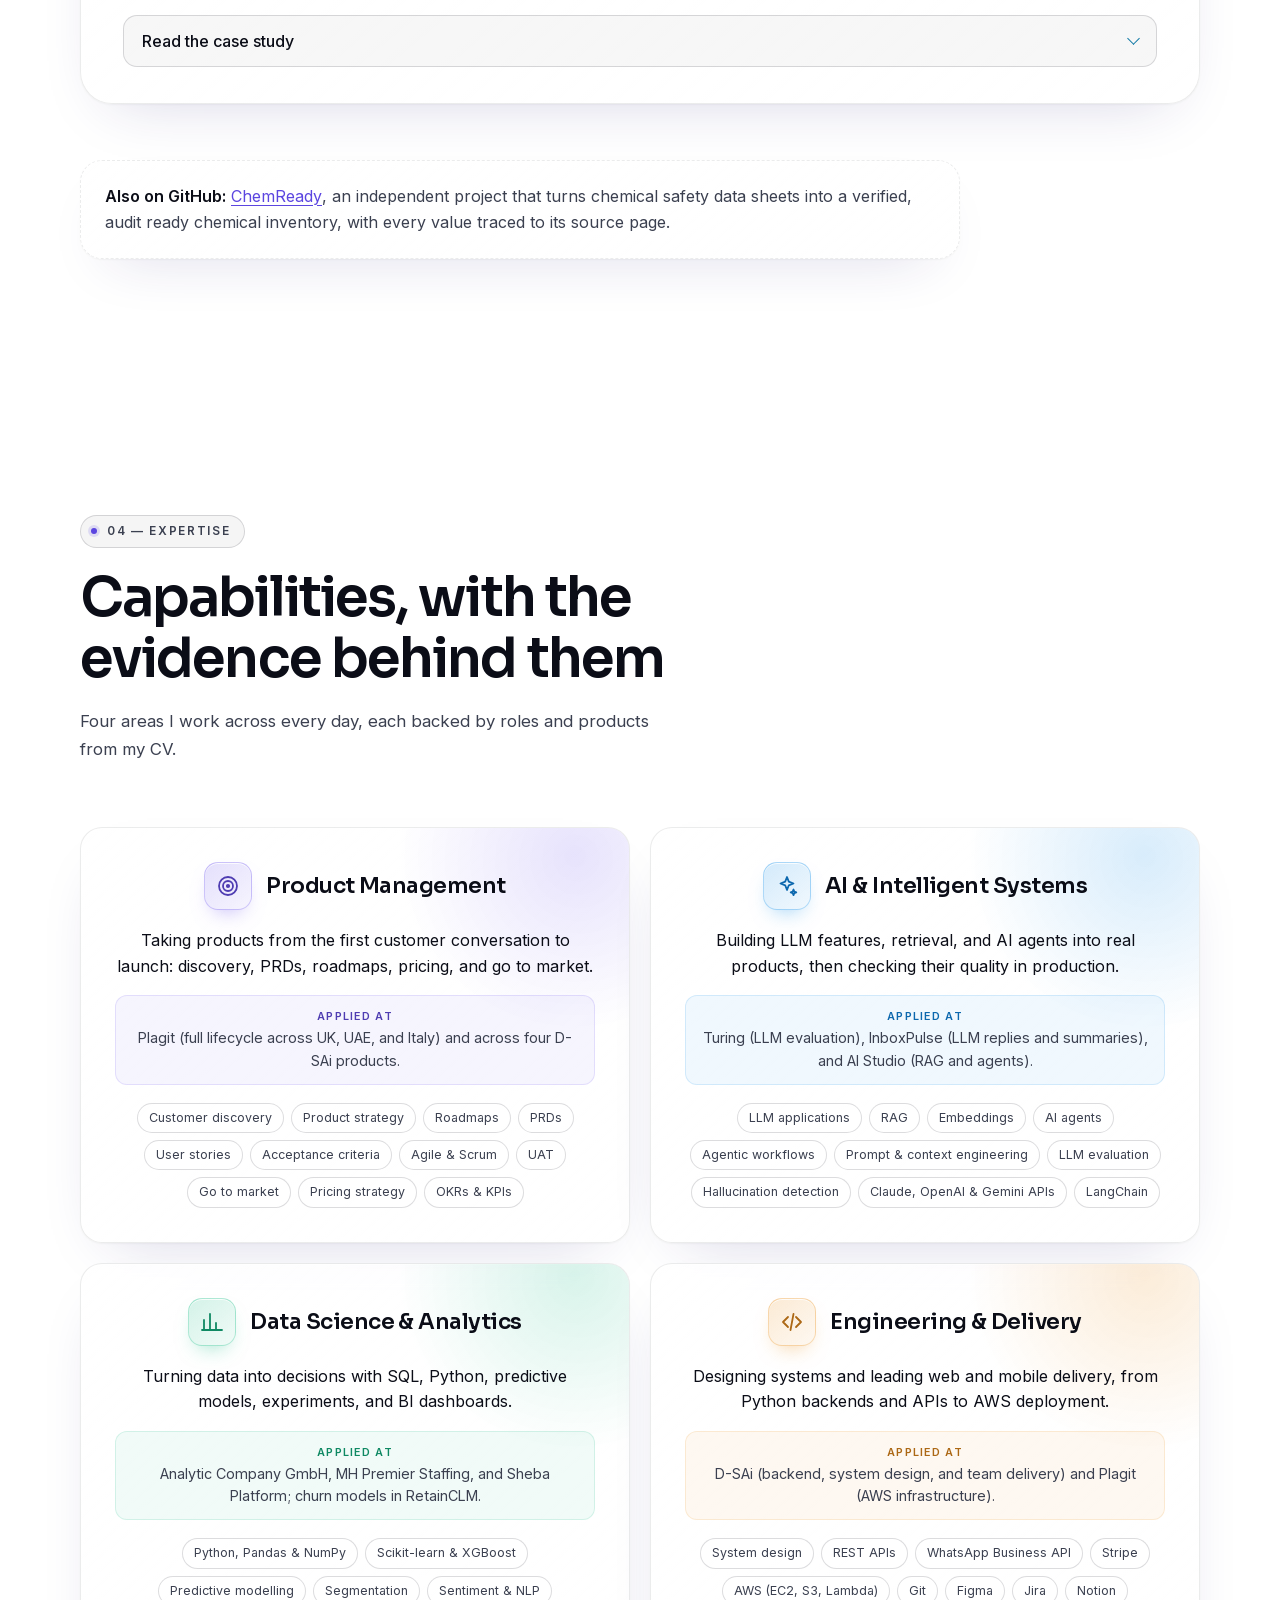
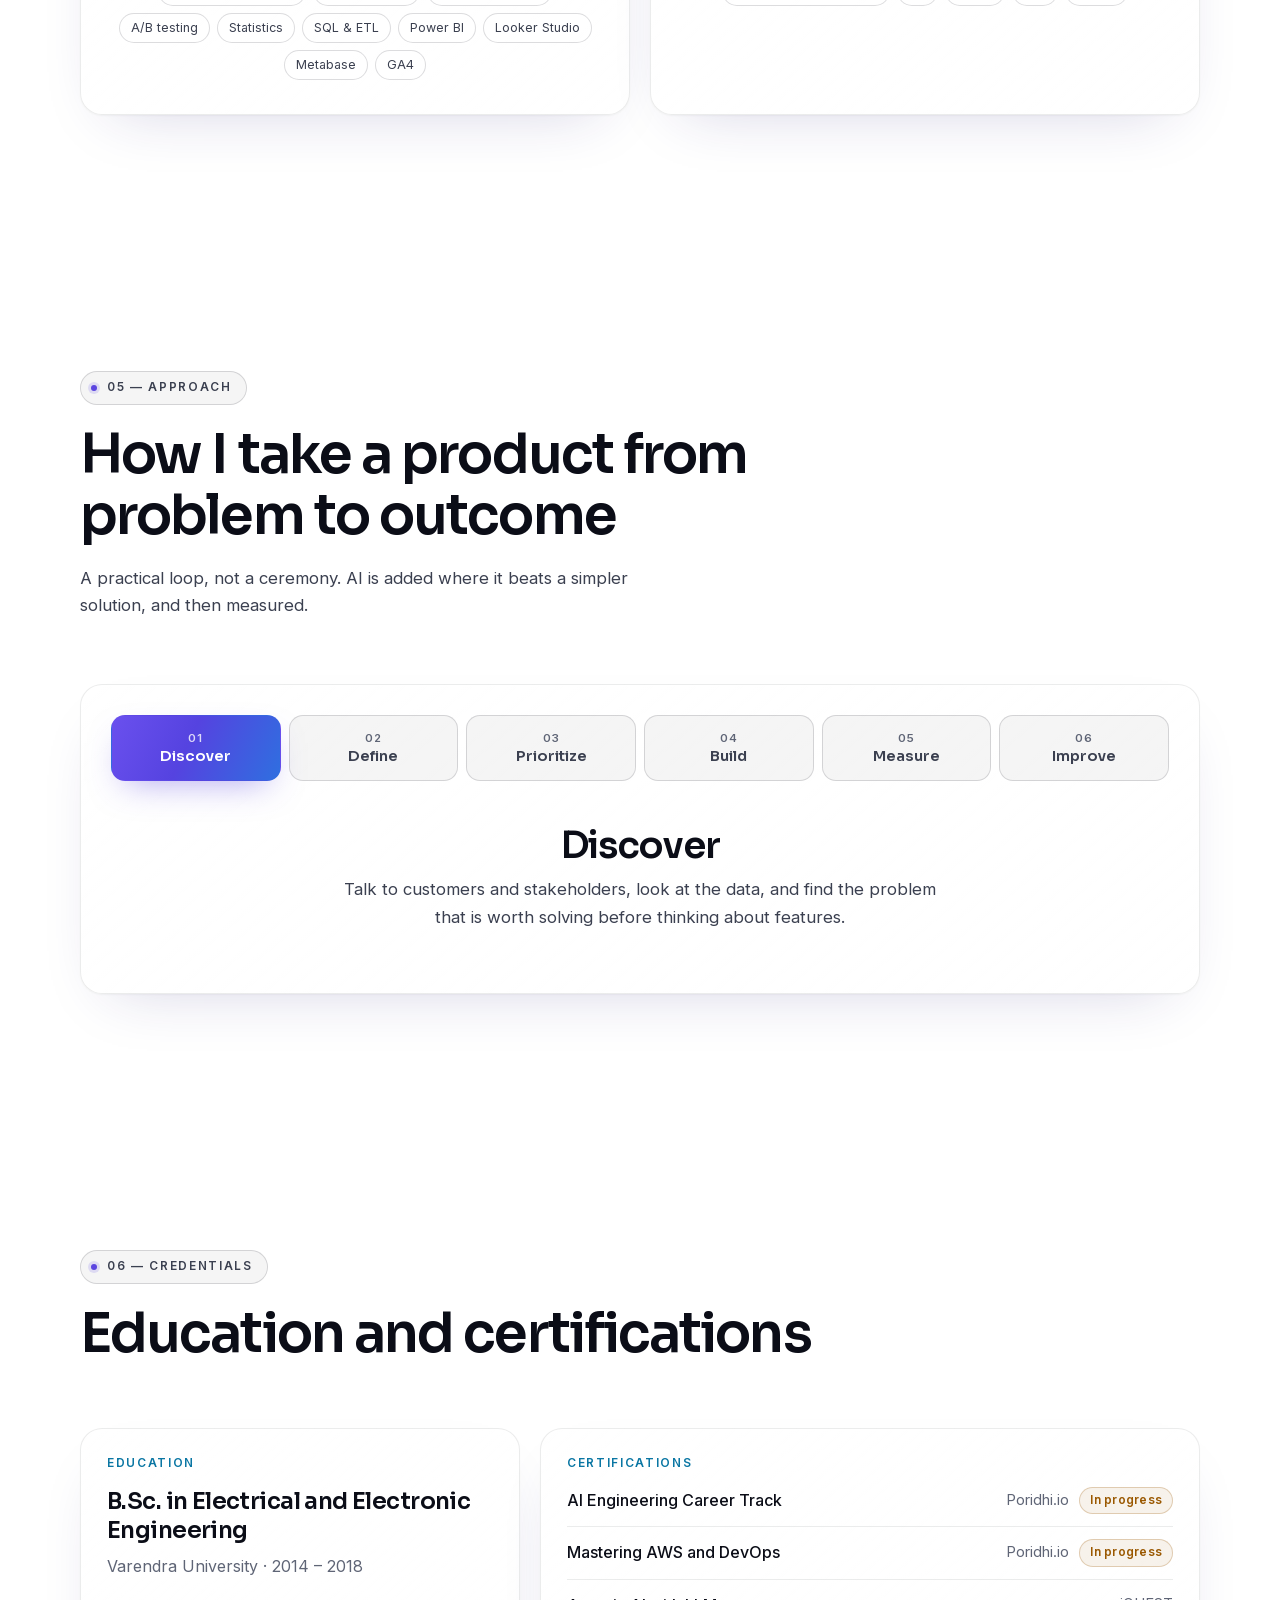
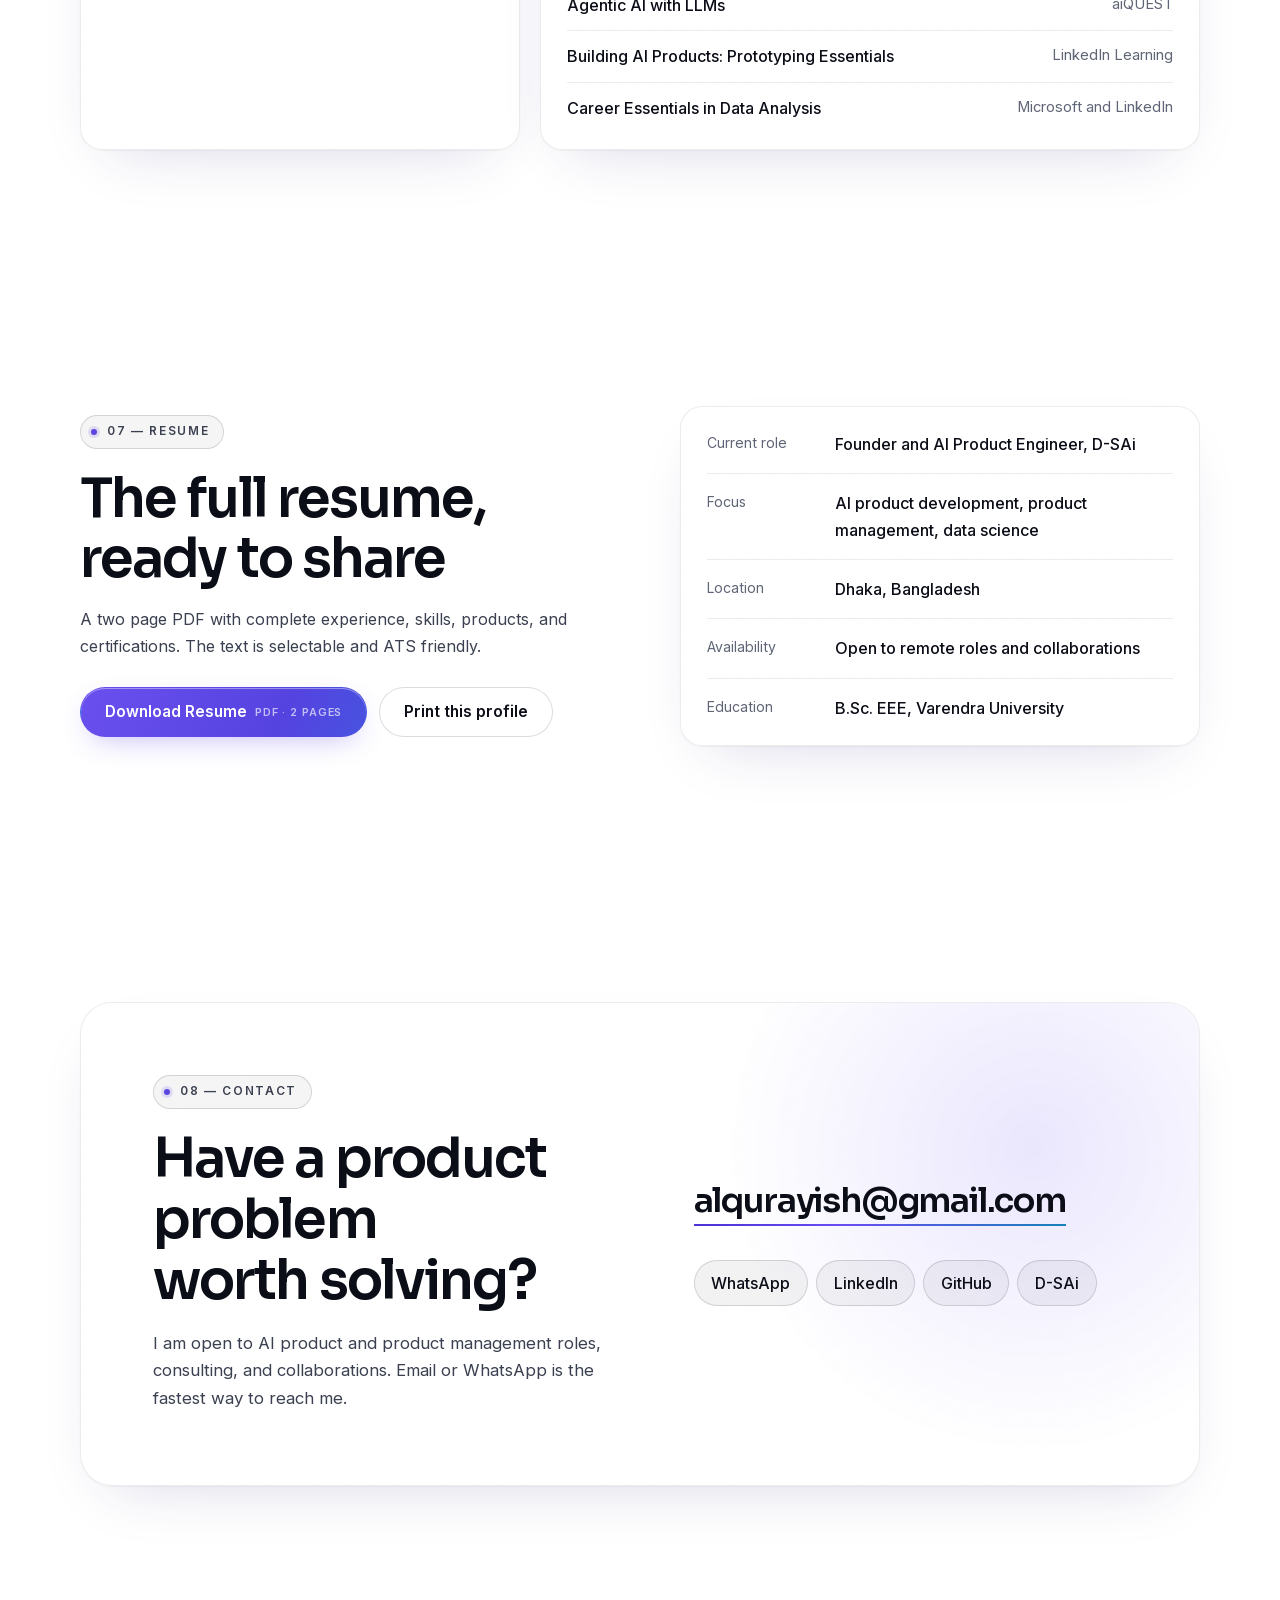
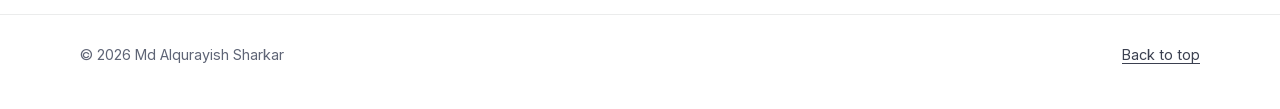
==== commit 0d0b6bc5: "Use portrait favicon and improve SEO, structured data, and AI discoverability" ====
--- a/index.html
+++ b/index.html
@@ -3,31 +3,47 @@
 <head>
   <meta charset="utf-8">
   <meta name="viewport" content="width=device-width, initial-scale=1">
-  <title>Md Alqurayish Sharkar — AI Product Engineer &amp; Product Manager</title>
-  <meta name="description" content="Md Alqurayish Sharkar is an AI Product Engineer and Founder of D-SAi with 7+ years across product management, data science, and product development. Builder of RetainCLM, InboxPulse, ScanRoster, and D-SAi AI Studio.">
+  <title>Md Alqurayish Sharkar | AI Product Engineer &amp; Product Manager</title>
+  <meta name="description" content="Md Alqurayish Sharkar is an AI Product Engineer, Product Manager, and Founder of D-SAi in Dhaka, Bangladesh. 7+ years in product, data science, and LLM products like RetainCLM.">
+  <meta name="keywords" content="Md Alqurayish Sharkar, Alqurayish Sharkar, Alqurayish, AI Product Engineer, AI Product Manager, Product Manager Bangladesh, Founder D-SAi, D-SAi, RetainCLM, InboxPulse, ScanRoster, D-SAi AI Studio, LLM applications, RAG, AI agents, LLM evaluation, data science, churn prediction, SaaS product management, Dhaka">
   <meta name="author" content="Md Alqurayish Sharkar">
+  <meta name="robots" content="index, follow, max-image-preview:large, max-snippet:-1, max-video-preview:-1">
   <meta name="theme-color" content="#ffffff">
   <meta name="color-scheme" content="light">
   <link rel="canonical" href="https://alqurayish.github.io/">
+  <link rel="alternate" hreflang="en" href="https://alqurayish.github.io/">
+  <link rel="alternate" hreflang="x-default" href="https://alqurayish.github.io/">
+
+  <meta name="geo.region" content="BD-13">
+  <meta name="geo.placename" content="Dhaka, Bangladesh">
+  <meta name="geo.position" content="23.8103;90.4125">
+  <meta name="ICBM" content="23.8103, 90.4125">
 
   <meta property="og:type" content="profile">
+  <meta property="og:locale" content="en_US">
   <meta property="og:site_name" content="Md Alqurayish Sharkar">
-  <meta property="og:title" content="Md Alqurayish Sharkar — AI Product Engineer &amp; Product Manager">
+  <meta property="og:title" content="Md Alqurayish Sharkar | AI Product Engineer &amp; Product Manager">
   <meta property="og:description" content="Building AI products from the first customer conversation to production. Founder of D-SAi; 7+ years in product, data, and AI.">
   <meta property="og:url" content="https://alqurayish.github.io/">
   <meta property="og:image" content="https://alqurayish.github.io/assets/img/og-image.png">
+  <meta property="og:image:type" content="image/png">
   <meta property="og:image:width" content="1200">
   <meta property="og:image:height" content="630">
   <meta property="og:image:alt" content="Md Alqurayish Sharkar, AI Product Engineer and Founder of D-SAi">
   <meta property="profile:first_name" content="Md Alqurayish">
   <meta property="profile:last_name" content="Sharkar">
+  <meta property="profile:username" content="alqurayish">
   <meta name="twitter:card" content="summary_large_image">
-  <meta name="twitter:title" content="Md Alqurayish Sharkar — AI Product Engineer &amp; Product Manager">
-  <meta name="twitter:description" content="Building AI products from the first customer conversation to production.">
+  <meta name="twitter:title" content="Md Alqurayish Sharkar | AI Product Engineer &amp; Product Manager">
+  <meta name="twitter:description" content="Building AI products from the first customer conversation to production. Founder of D-SAi; 7+ years in product, data, and AI.">
   <meta name="twitter:image" content="https://alqurayish.github.io/assets/img/og-image.png">
-
-  <link rel="icon" href="favicon.svg" type="image/svg+xml">
+  <meta name="twitter:image:alt" content="Md Alqurayish Sharkar, AI Product Engineer and Founder of D-SAi">
+
+  <link rel="icon" href="favicon.ico" sizes="48x48">
+  <link rel="icon" href="assets/img/favicon-32.png" type="image/png" sizes="32x32">
+  <link rel="icon" href="assets/img/icon-192.png" type="image/png" sizes="192x192">
   <link rel="apple-touch-icon" href="assets/img/apple-touch-icon.png">
+  <link rel="manifest" href="site.webmanifest">
 
   <link rel="preload" as="font" href="assets/fonts/Inter-normal.woff2" type="font/woff2" crossorigin>
   <link rel="preload" as="font" href="assets/fonts/Sora.woff2" type="font/woff2" crossorigin>
@@ -39,21 +55,73 @@
   <script type="application/ld+json">
   {
     "@context": "https://schema.org",
-    "@type": "Person",
-    "name": "Md Alqurayish Sharkar",
-    "url": "https://alqurayish.github.io/",
-    "image": "https://alqurayish.github.io/assets/img/portrait.jpg",
-    "email": "mailto:alqurayish@gmail.com",
-    "jobTitle": "AI Product Engineer",
-    "description": "AI Product Engineer and Founder of D-SAi with 7+ years of experience in product development, data science, and product management.",
-    "worksFor": { "@type": "Organization", "name": "D-SAi", "url": "https://d-sai.com" },
-    "alumniOf": { "@type": "CollegeOrUniversity", "name": "Varendra University" },
-    "address": { "@type": "PostalAddress", "addressLocality": "Dhaka", "addressCountry": "BD" },
-    "knowsAbout": ["AI product development", "Product management", "Large language models", "Retrieval augmented generation", "AI agents", "Machine learning", "Data analysis", "Churn prediction", "SaaS"],
-    "sameAs": [
-      "https://www.linkedin.com/in/alqurayishsharkar/",
-      "https://github.com/alqurayish",
-      "https://d-sai.com"
+    "@graph": [
+      {
+        "@type": "WebSite",
+        "@id": "https://alqurayish.github.io/#website",
+        "url": "https://alqurayish.github.io/",
+        "name": "Md Alqurayish Sharkar",
+        "inLanguage": "en",
+        "publisher": { "@id": "https://alqurayish.github.io/#person" }
+      },
+      {
+        "@type": "ProfilePage",
+        "@id": "https://alqurayish.github.io/#profile",
+        "url": "https://alqurayish.github.io/",
+        "name": "Md Alqurayish Sharkar | AI Product Engineer & Product Manager",
+        "isPartOf": { "@id": "https://alqurayish.github.io/#website" },
+        "mainEntity": { "@id": "https://alqurayish.github.io/#person" },
+        "dateModified": "2026-10-20",
+        "inLanguage": "en"
+      },
+      {
+        "@type": "Person",
+        "@id": "https://alqurayish.github.io/#person",
+        "name": "Md Alqurayish Sharkar",
+        "alternateName": ["Alqurayish Sharkar", "Alqurayish"],
+        "givenName": "Md Alqurayish",
+        "familyName": "Sharkar",
+        "url": "https://alqurayish.github.io/",
+        "image": "https://alqurayish.github.io/assets/img/portrait.jpg",
+        "email": "mailto:alqurayish@gmail.com",
+        "jobTitle": ["AI Product Engineer", "Product Manager", "Founder"],
+        "description": "AI Product Engineer, Product Manager, and Founder of D-SAi with 7+ years of experience in product management, data science, and AI product development. Builder of RetainCLM, InboxPulse, ScanRoster, and D-SAi AI Studio.",
+        "worksFor": { "@id": "https://d-sai.com/#organization" },
+        "founder": { "@id": "https://d-sai.com/#organization" },
+        "alumniOf": { "@type": "CollegeOrUniversity", "name": "Varendra University" },
+        "hasCredential": [
+          { "@type": "EducationalOccupationalCredential", "credentialCategory": "degree", "name": "B.Sc. in Electrical and Electronic Engineering", "recognizedBy": { "@type": "CollegeOrUniversity", "name": "Varendra University" } },
+          { "@type": "EducationalOccupationalCredential", "credentialCategory": "certificate", "name": "Agentic AI with LLMs", "recognizedBy": { "@type": "Organization", "name": "aiQUEST" } },
+          { "@type": "EducationalOccupationalCredential", "credentialCategory": "certificate", "name": "Building AI Products: Prototyping Essentials", "recognizedBy": { "@type": "Organization", "name": "LinkedIn Learning" } },
+          { "@type": "EducationalOccupationalCredential", "credentialCategory": "certificate", "name": "Career Essentials in Data Analysis", "recognizedBy": { "@type": "Organization", "name": "Microsoft and LinkedIn" } }
+        ],
+        "address": { "@type": "PostalAddress", "addressLocality": "Dhaka", "addressCountry": "BD" },
+        "homeLocation": { "@type": "Place", "name": "Dhaka, Bangladesh" },
+        "nationality": { "@type": "Country", "name": "Bangladesh" },
+        "knowsLanguage": ["English", "Bengali"],
+        "knowsAbout": ["AI product development", "Product management", "Product strategy", "Customer discovery", "Large language models", "LLM evaluation", "Retrieval augmented generation", "AI agents", "Prompt engineering", "Machine learning", "Data science", "Data analysis", "Churn prediction", "SaaS", "Python", "AWS"],
+        "sameAs": [
+          "https://www.linkedin.com/in/alqurayishsharkar/",
+          "https://github.com/alqurayish"
+        ]
+      },
+      {
+        "@type": "Organization",
+        "@id": "https://d-sai.com/#organization",
+        "name": "D-SAi",
+        "url": "https://d-sai.com",
+        "founder": { "@id": "https://alqurayish.github.io/#person" }
+      },
+      {
+        "@type": "ItemList",
+        "name": "Products launched by Md Alqurayish Sharkar at D-SAi",
+        "itemListElement": [
+          { "@type": "ListItem", "position": 1, "item": { "@type": "SoftwareApplication", "name": "RetainCLM", "url": "https://retainclm.com", "applicationCategory": "BusinessApplication", "description": "AI customer lifecycle management platform that predicts churn and acts on it.", "creator": { "@id": "https://alqurayish.github.io/#person" }, "publisher": { "@id": "https://d-sai.com/#organization" } } },
+          { "@type": "ListItem", "position": 2, "item": { "@type": "SoftwareApplication", "name": "InboxPulse", "url": "https://inboxpulse.d-sai.com", "applicationCategory": "BusinessApplication", "description": "AI powered shared WhatsApp inbox for teams.", "creator": { "@id": "https://alqurayish.github.io/#person" }, "publisher": { "@id": "https://d-sai.com/#organization" } } },
+          { "@type": "ListItem", "position": 3, "item": { "@type": "SoftwareApplication", "name": "ScanRoster", "url": "https://www.scanroster.com", "applicationCategory": "BusinessApplication", "description": "Rosters, QR attendance, and hours for hospitality teams.", "creator": { "@id": "https://alqurayish.github.io/#person" }, "publisher": { "@id": "https://d-sai.com/#organization" } } },
+          { "@type": "ListItem", "position": 4, "item": { "@type": "SoftwareApplication", "name": "D-SAi AI Studio", "url": "https://aistudio.d-sai.com", "applicationCategory": "DeveloperApplication", "description": "Multi model AI workspace for business teams.", "creator": { "@id": "https://alqurayish.github.io/#person" }, "publisher": { "@id": "https://d-sai.com/#organization" } } }
+        ]
+      }
     ]
   }
   </script>
--- a/assets/css/style.css
+++ b/assets/css/style.css
@@ -1165,6 +1165,8 @@
 @media (min-width: 960px) {
   .contact-inner { display: grid; grid-template-columns: minmax(0, 1.1fr) minmax(0, 1fr); gap: clamp(32px, 5vw, 72px); align-items: center; }
   .contact-reach .contact-email { margin-top: 0; font-size: clamp(1.6rem, .6rem + 1.9vw, 2.5rem); }
+  .contact-reach .contact-links { flex-wrap: nowrap; gap: 8px; }
+  .contact-reach .contact-links a { padding: 0 clamp(12px, 1.3vw, 20px); }
 }
 .contact-links { list-style: none; display: flex; flex-wrap: wrap; gap: 10px; margin-top: 34px; }
 .contact-links a {
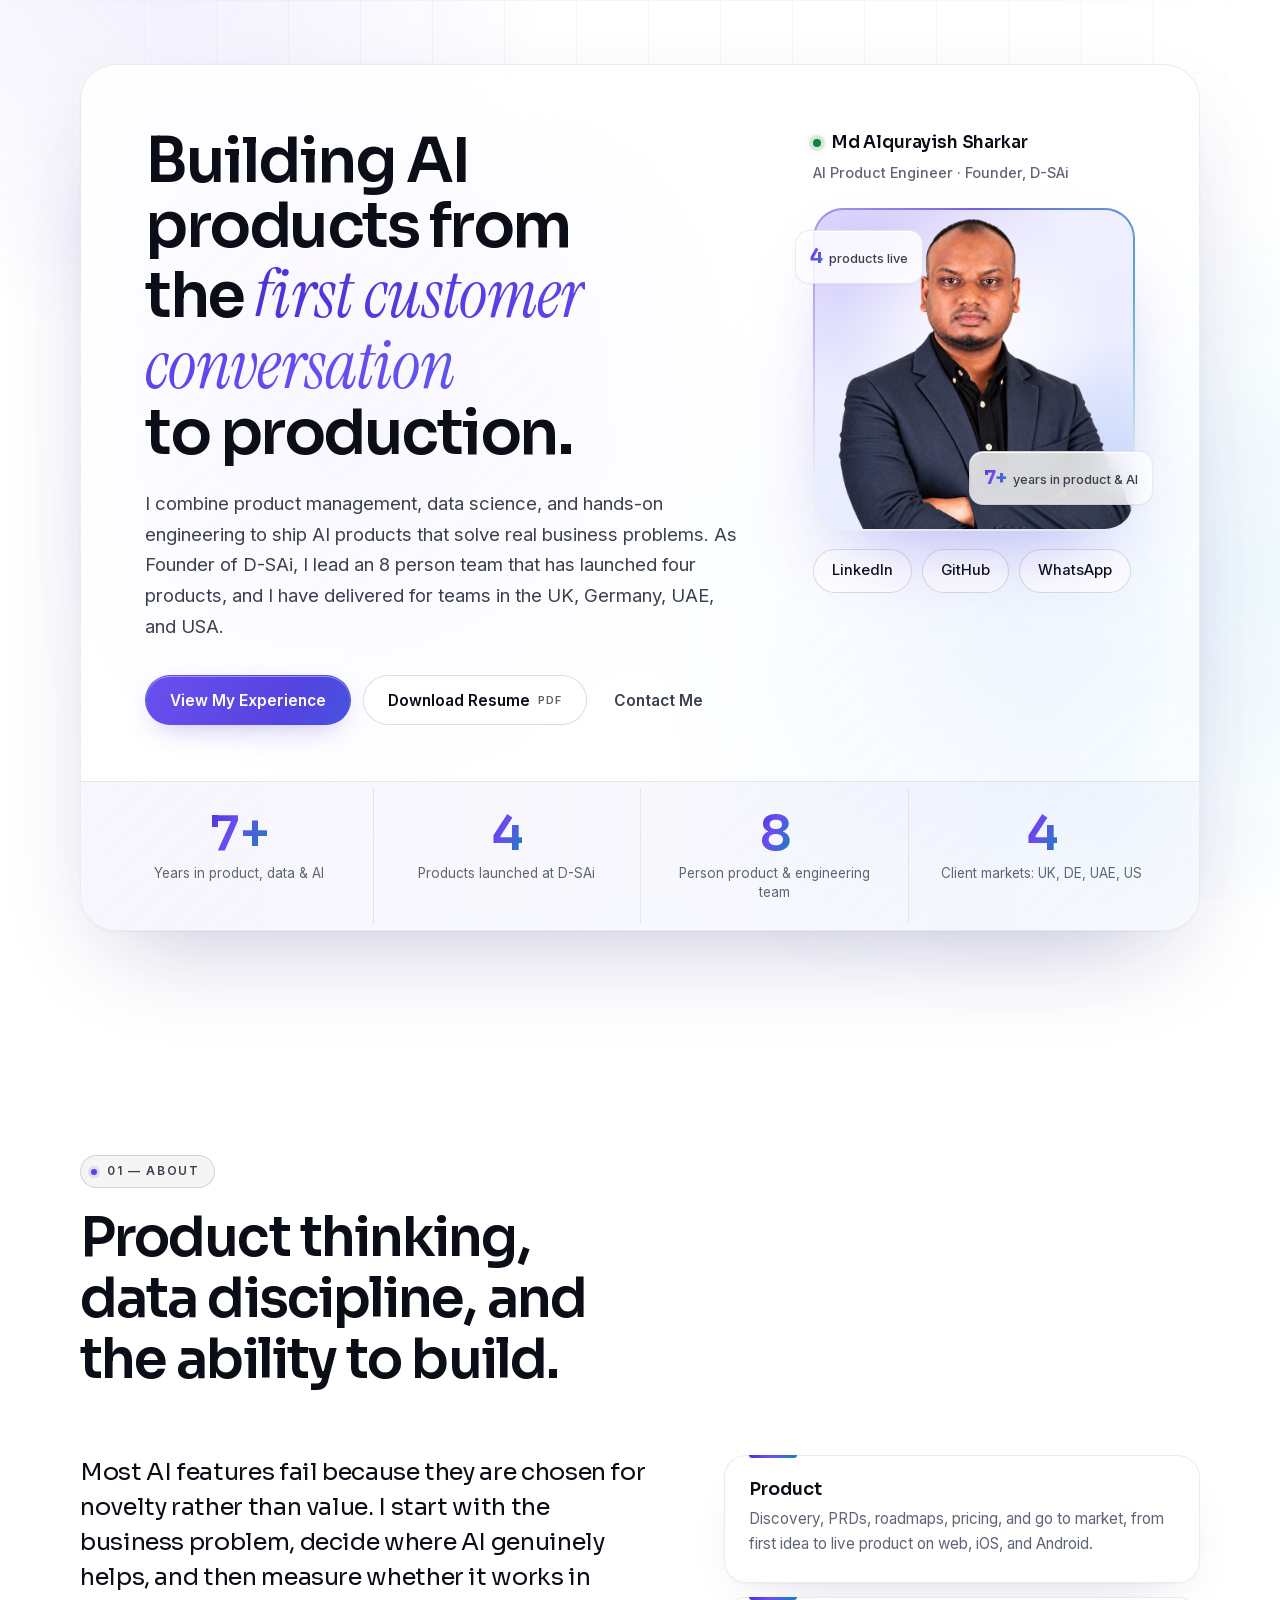
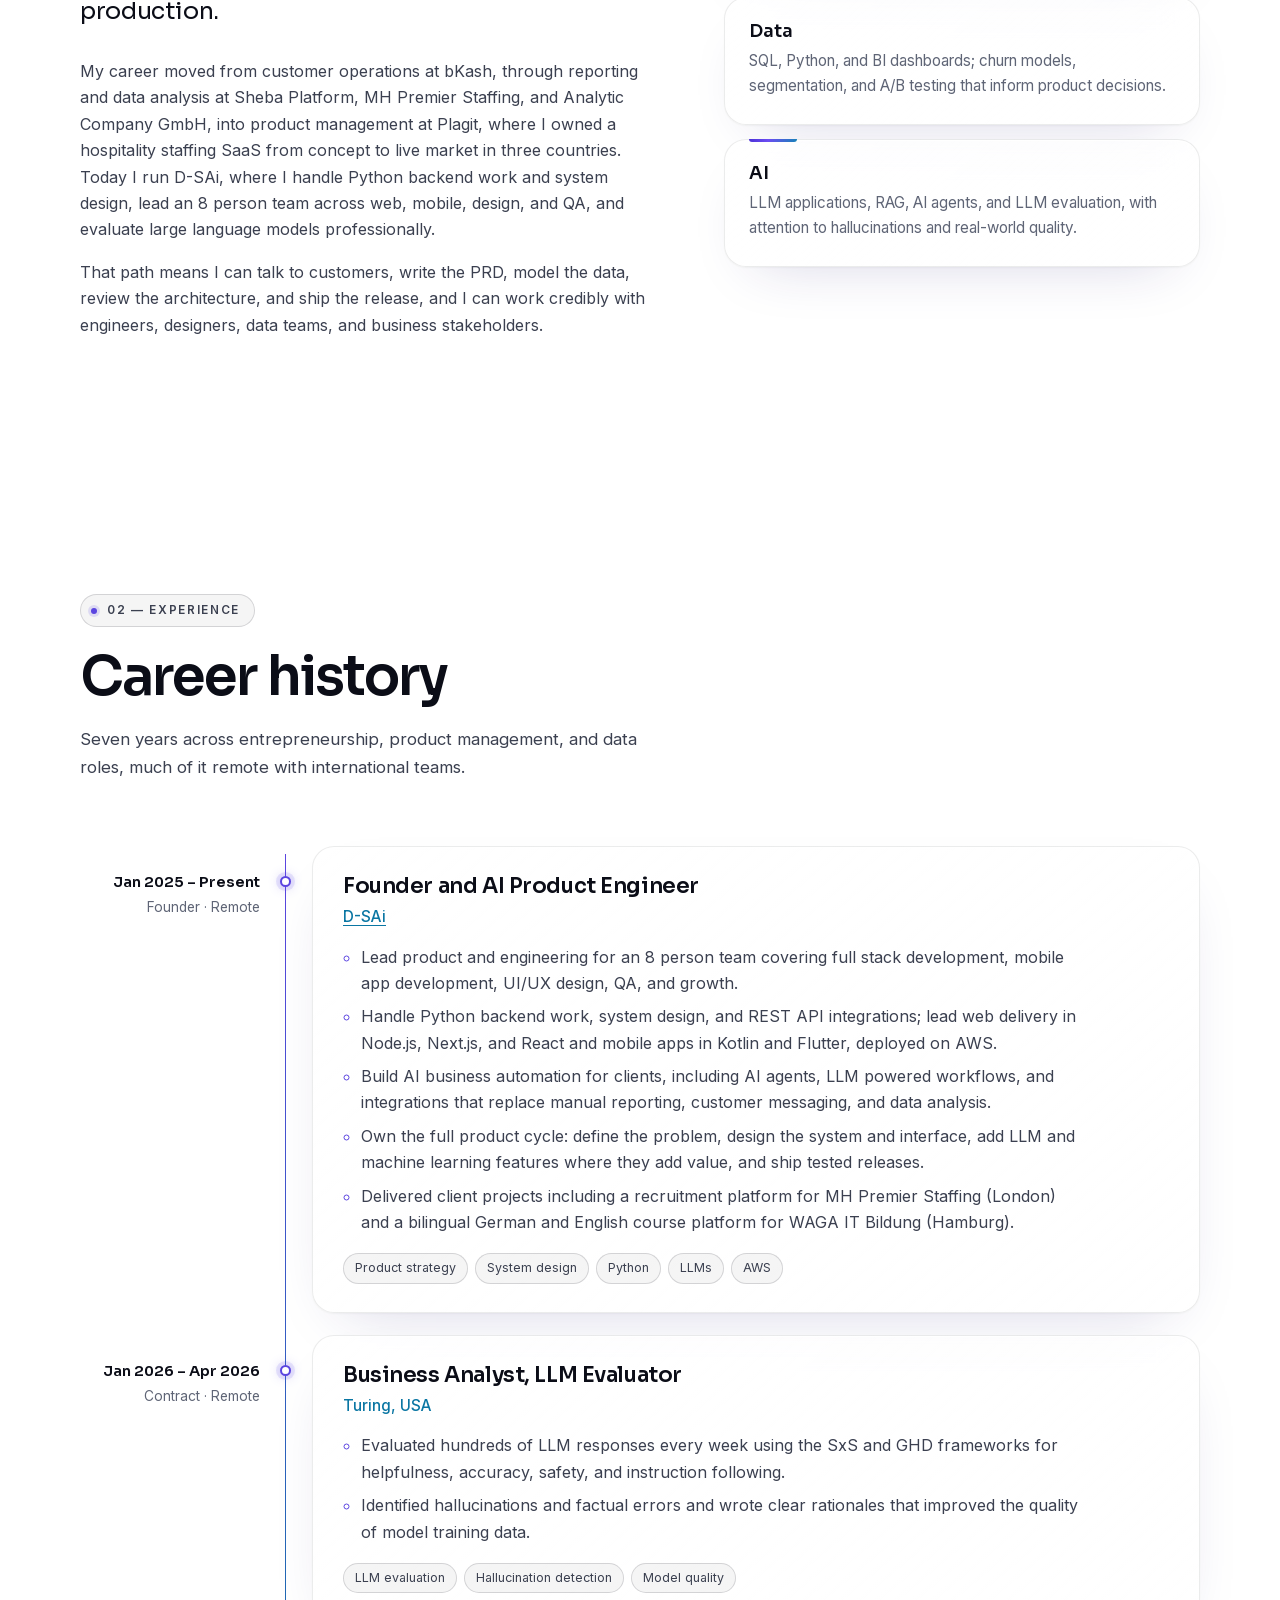
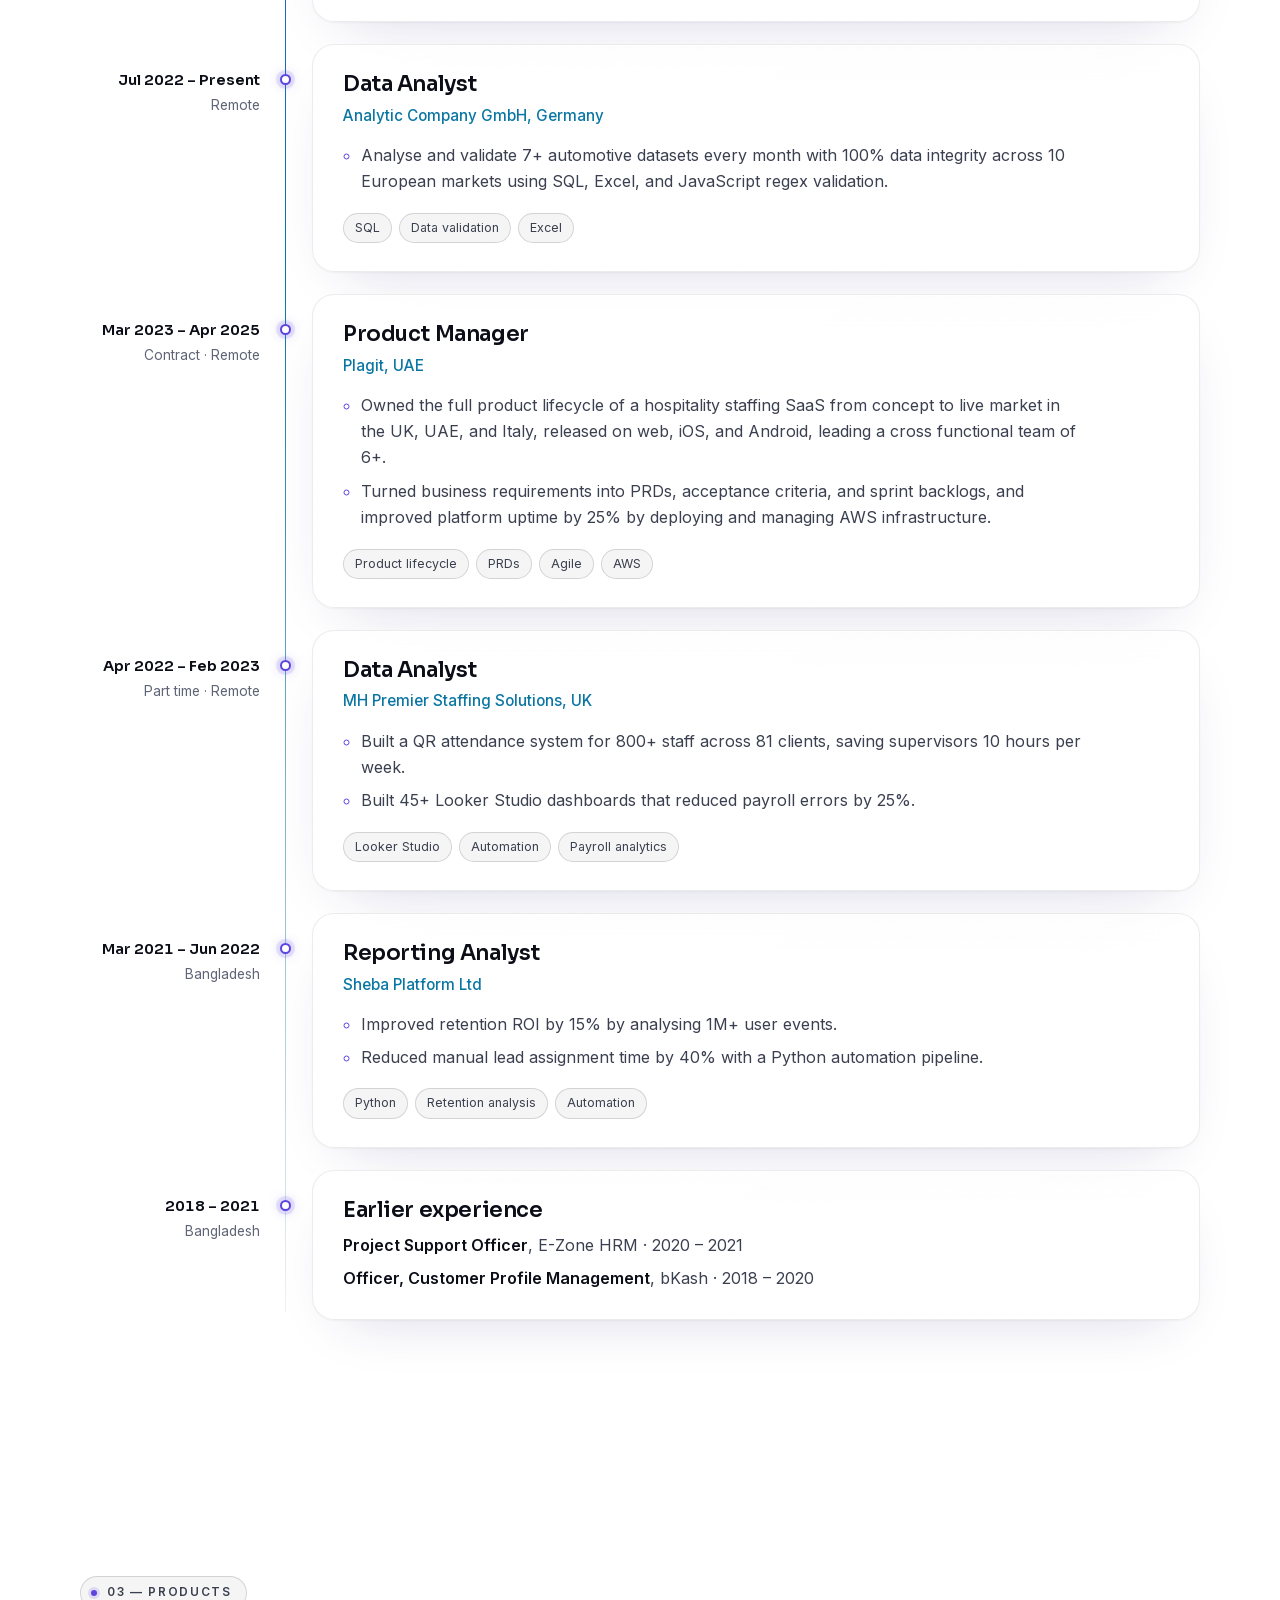
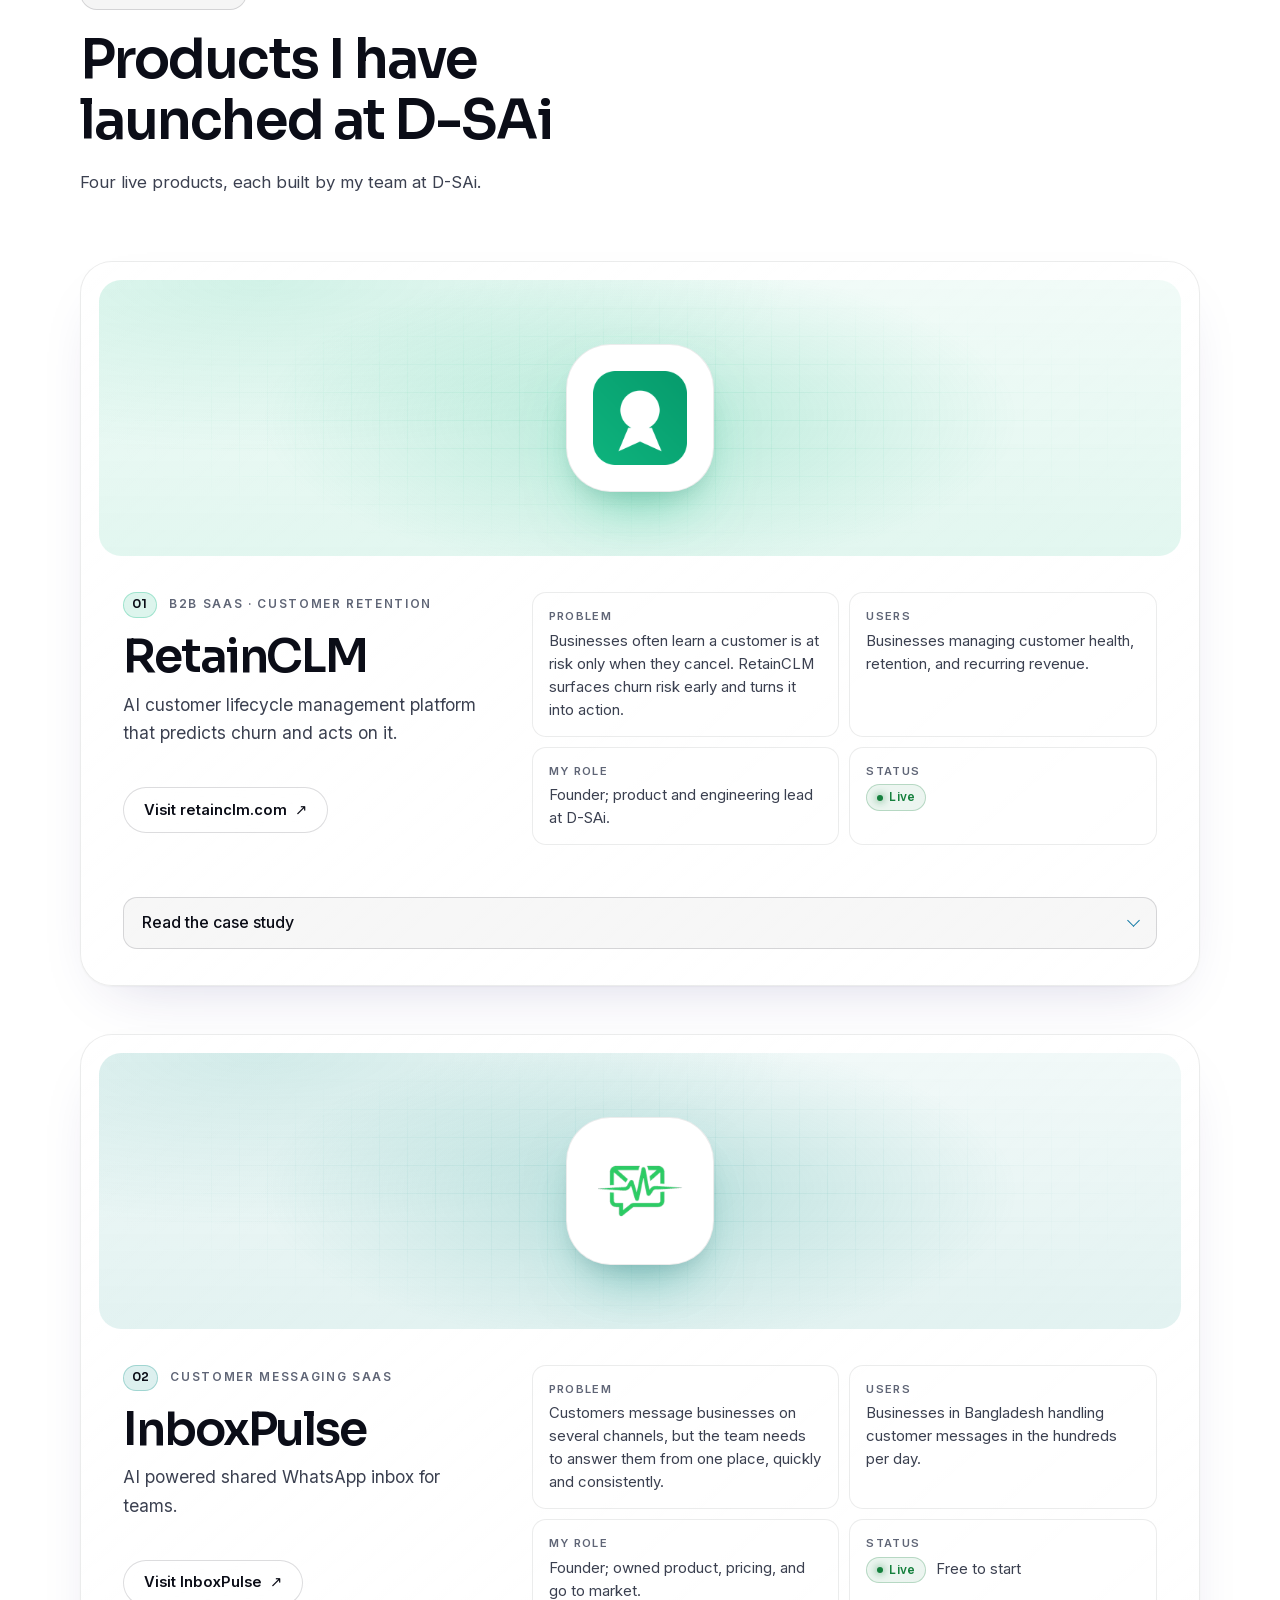
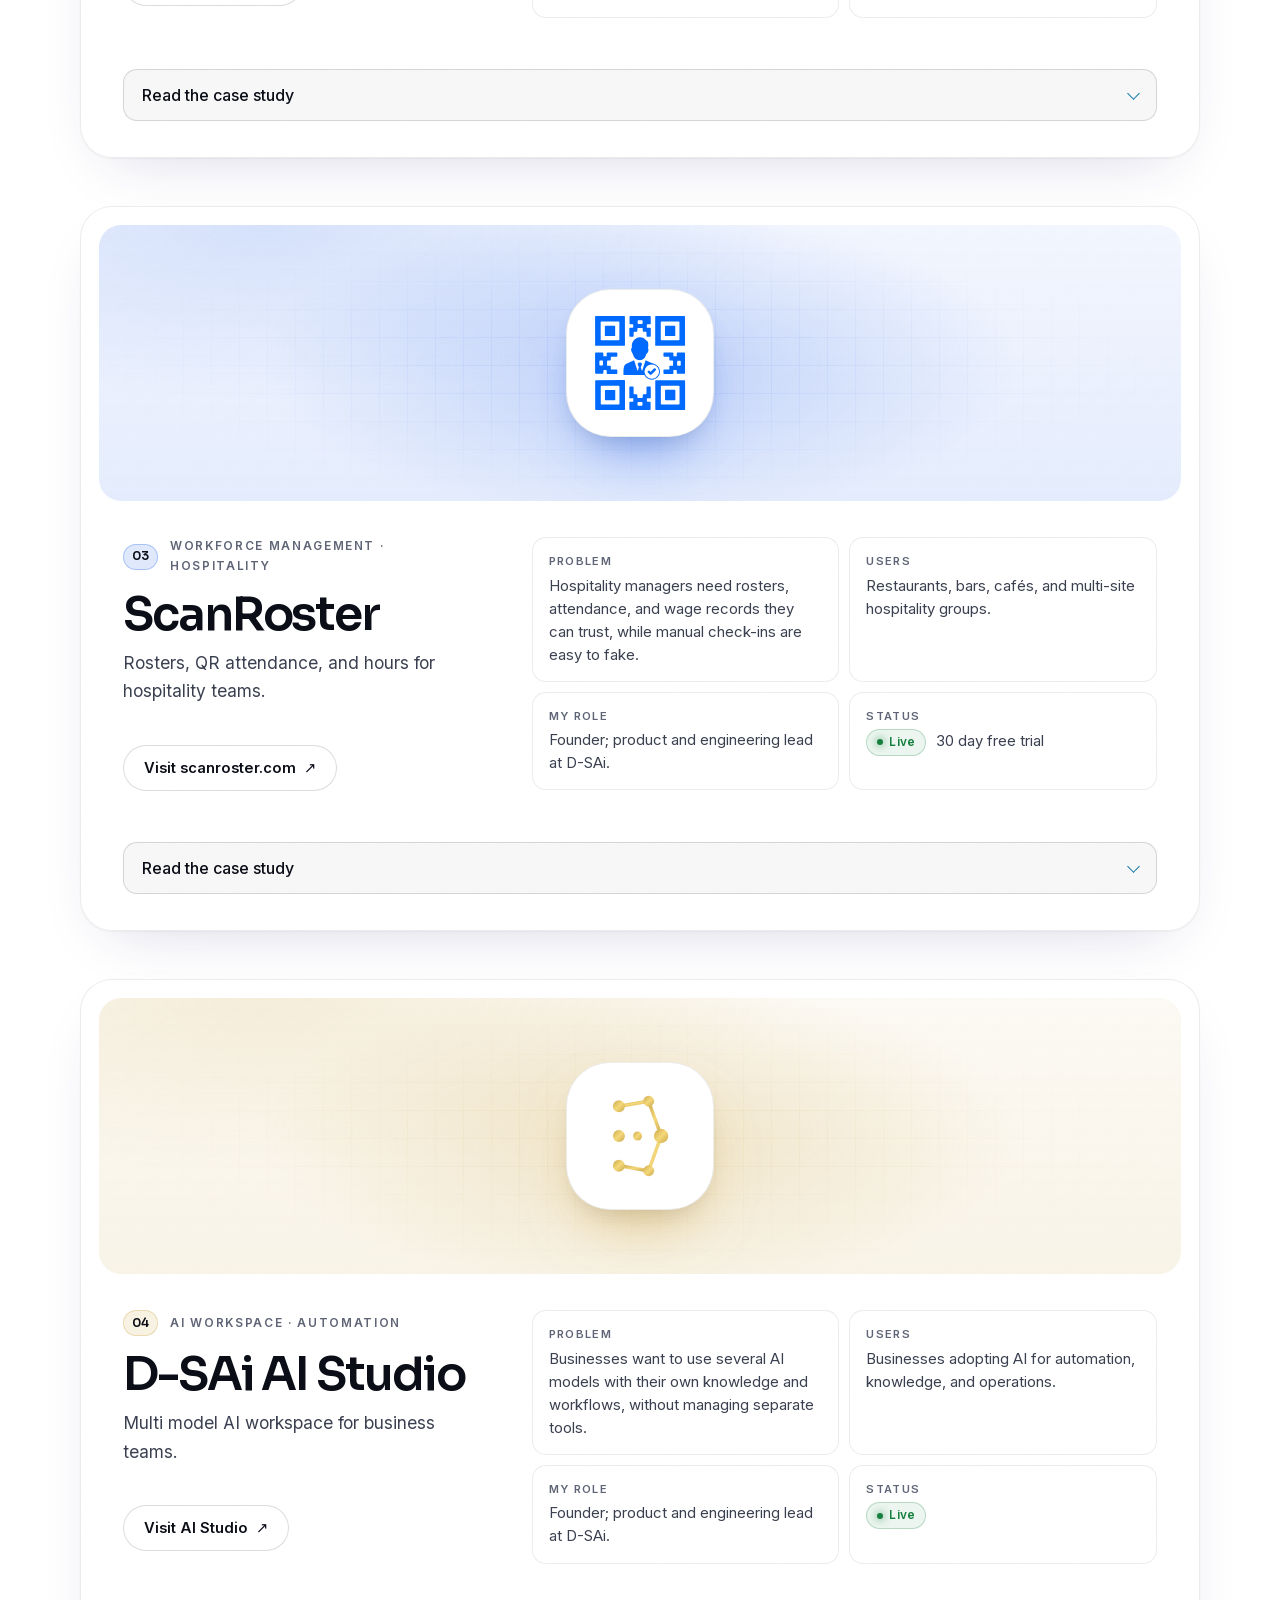
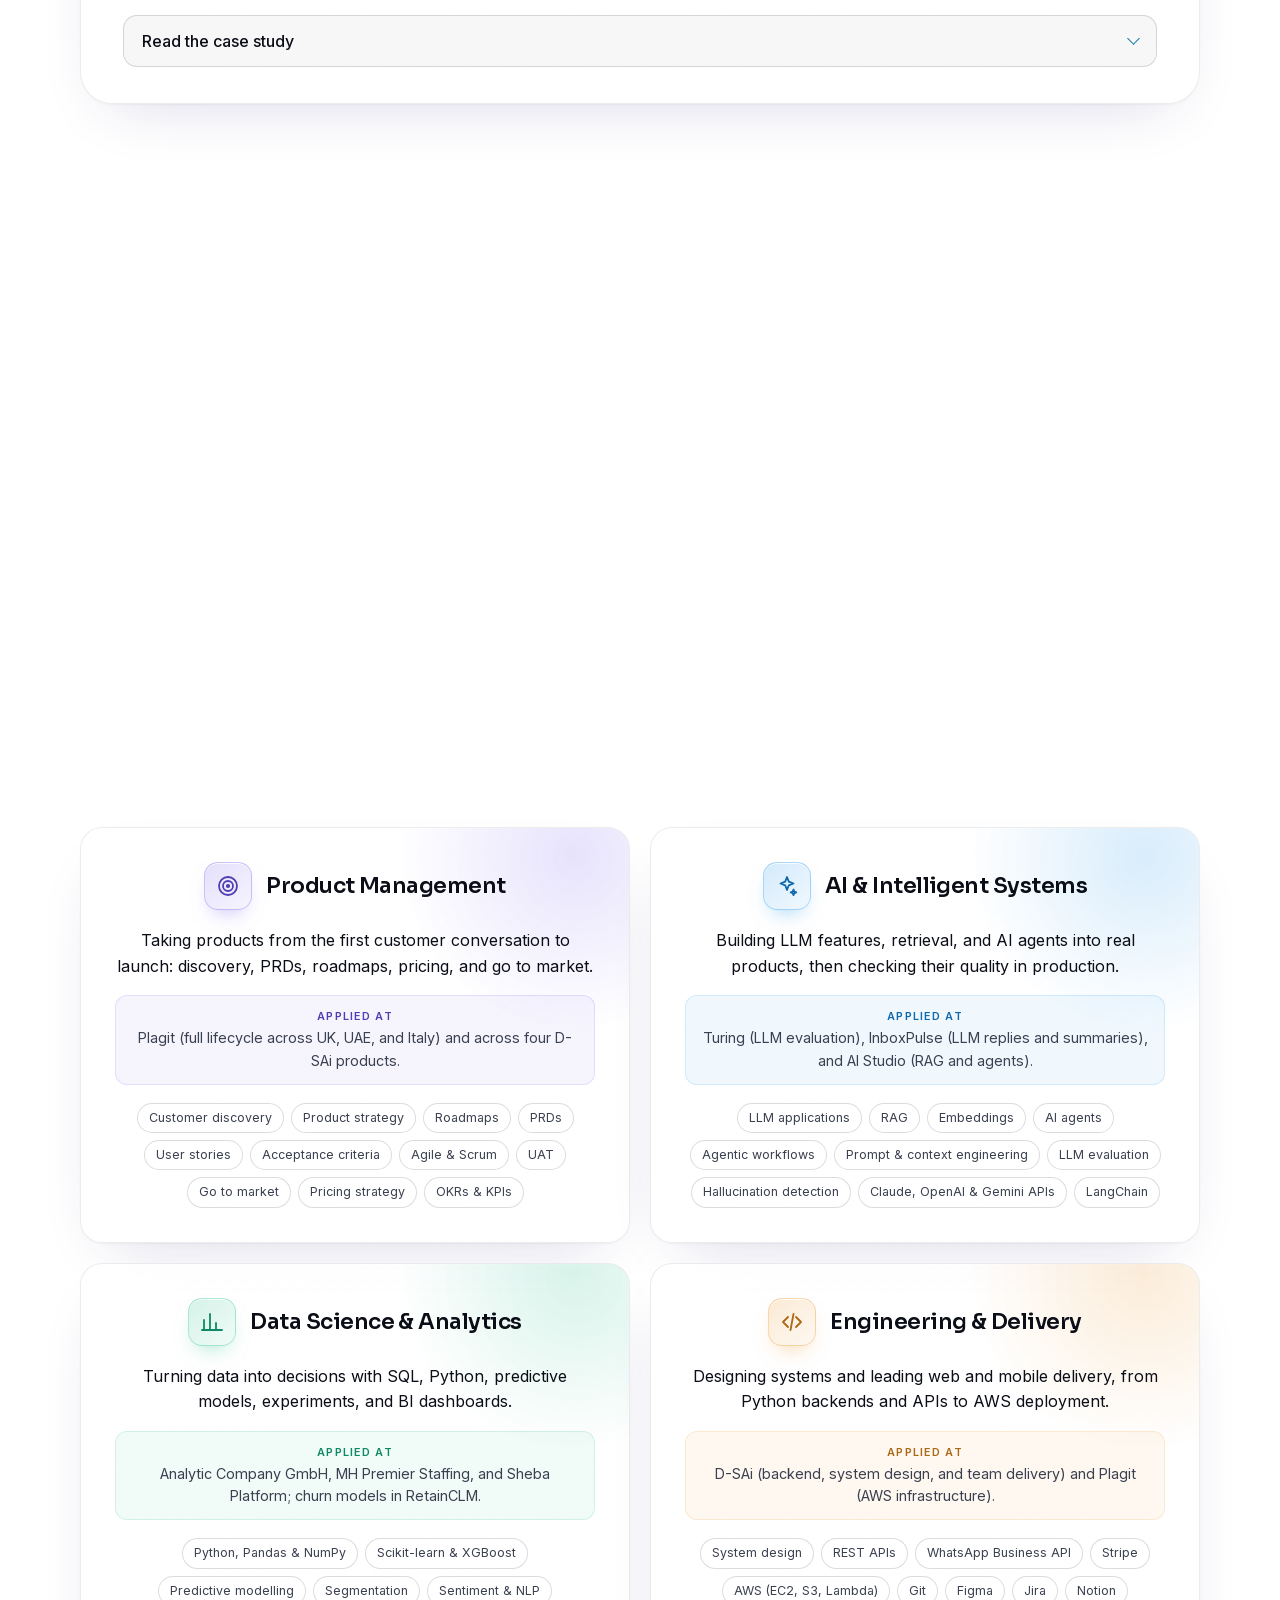
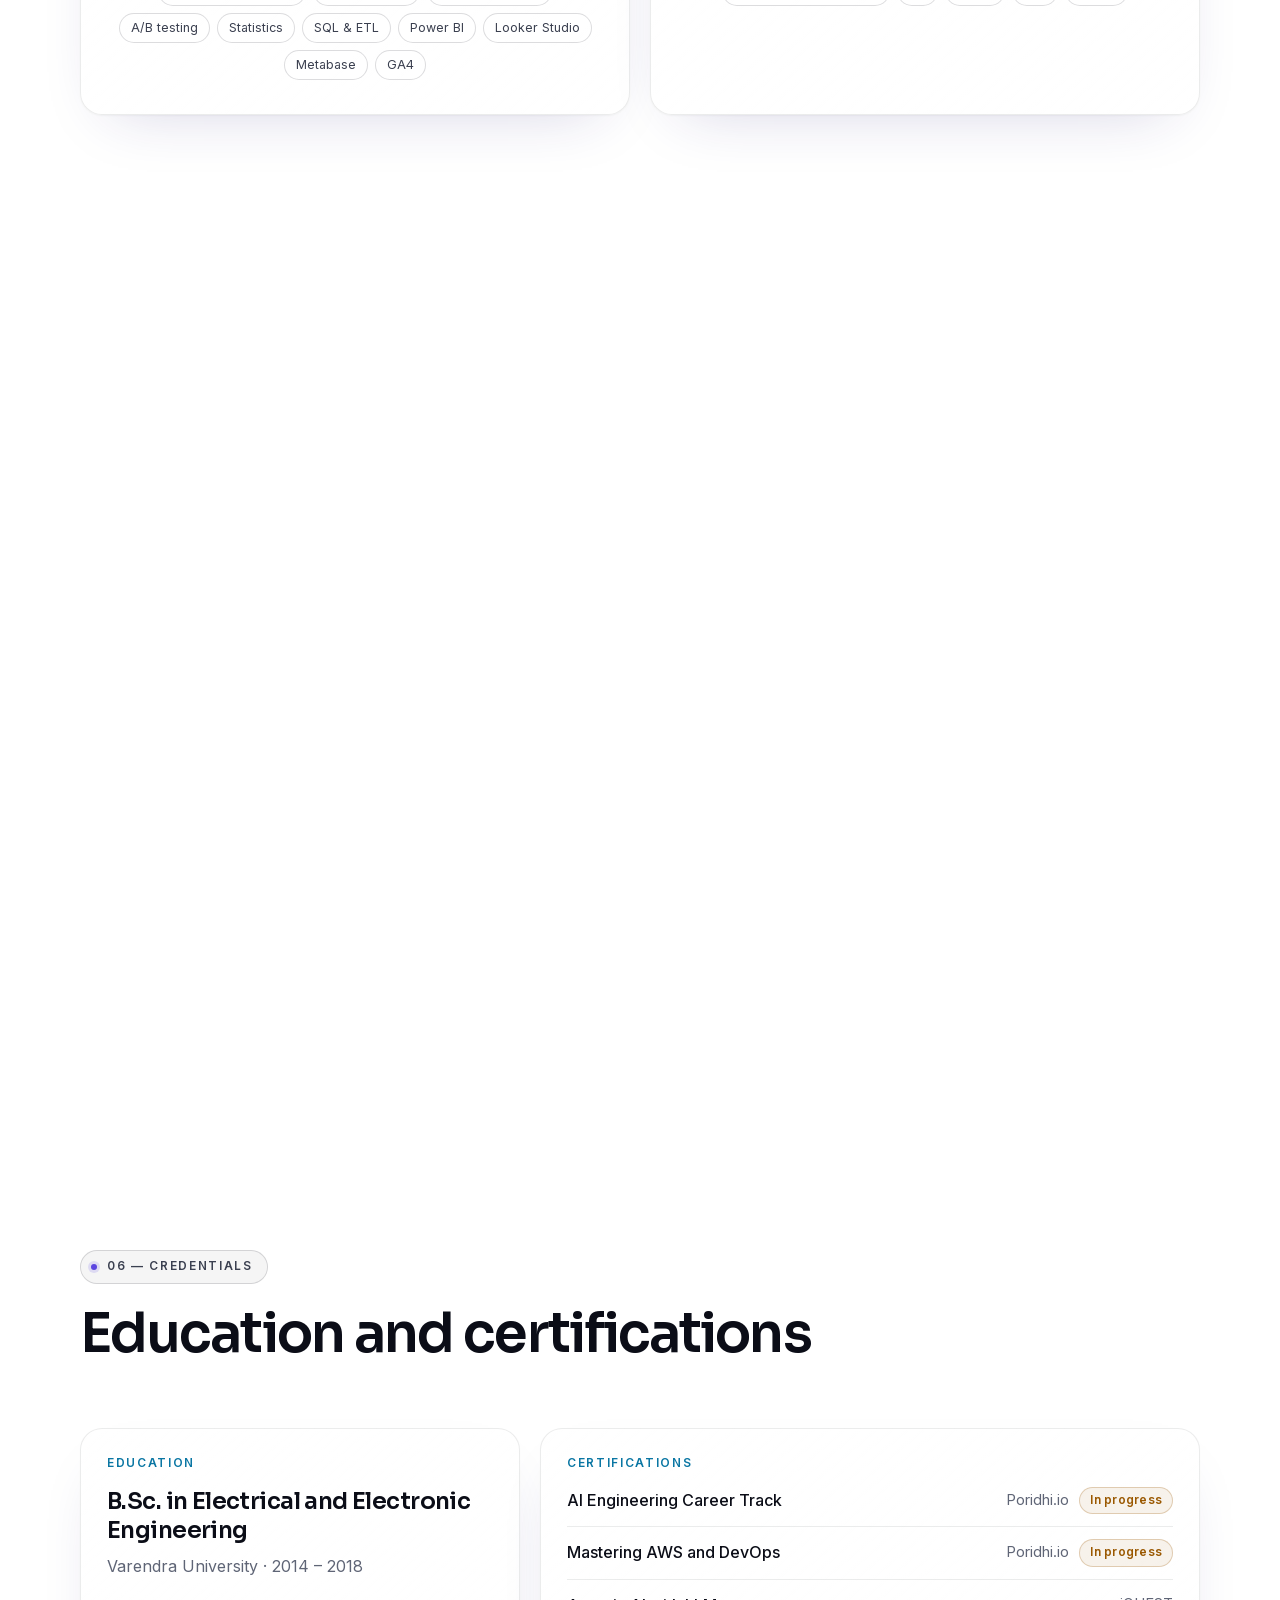
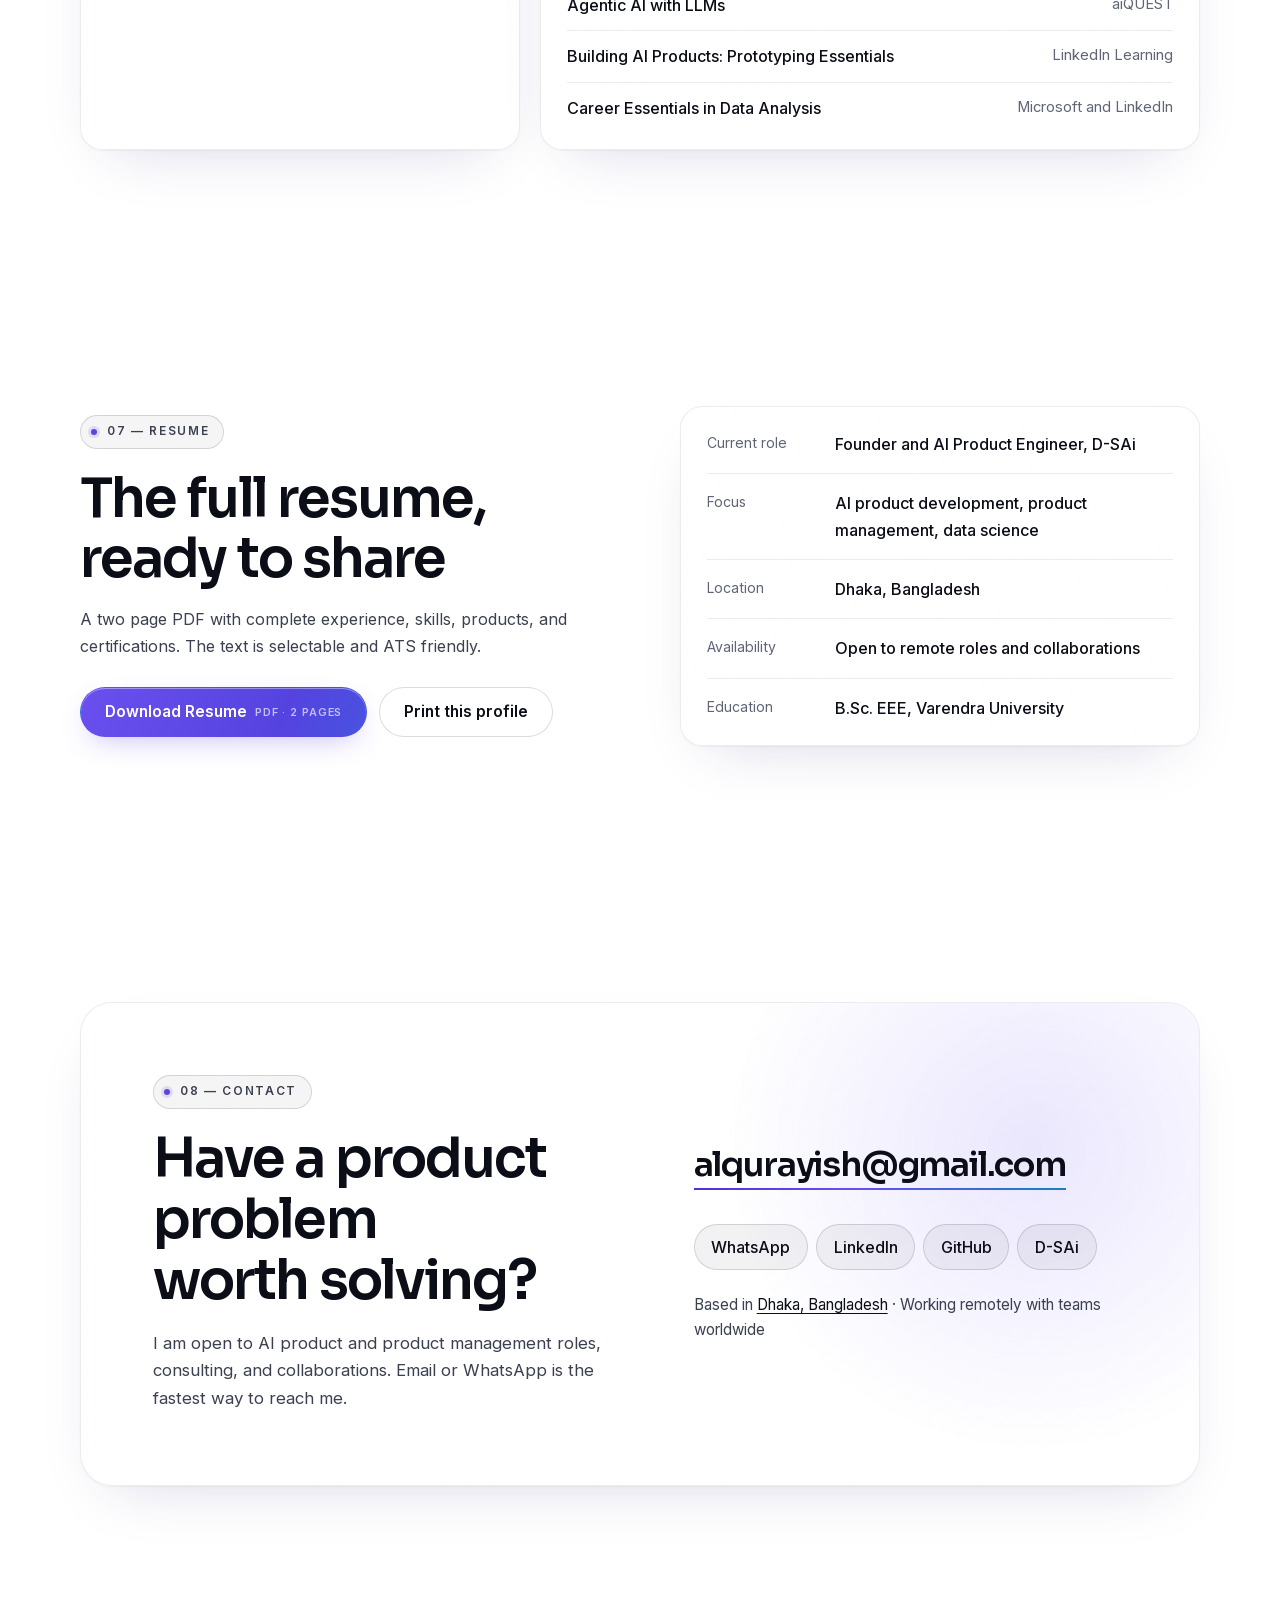
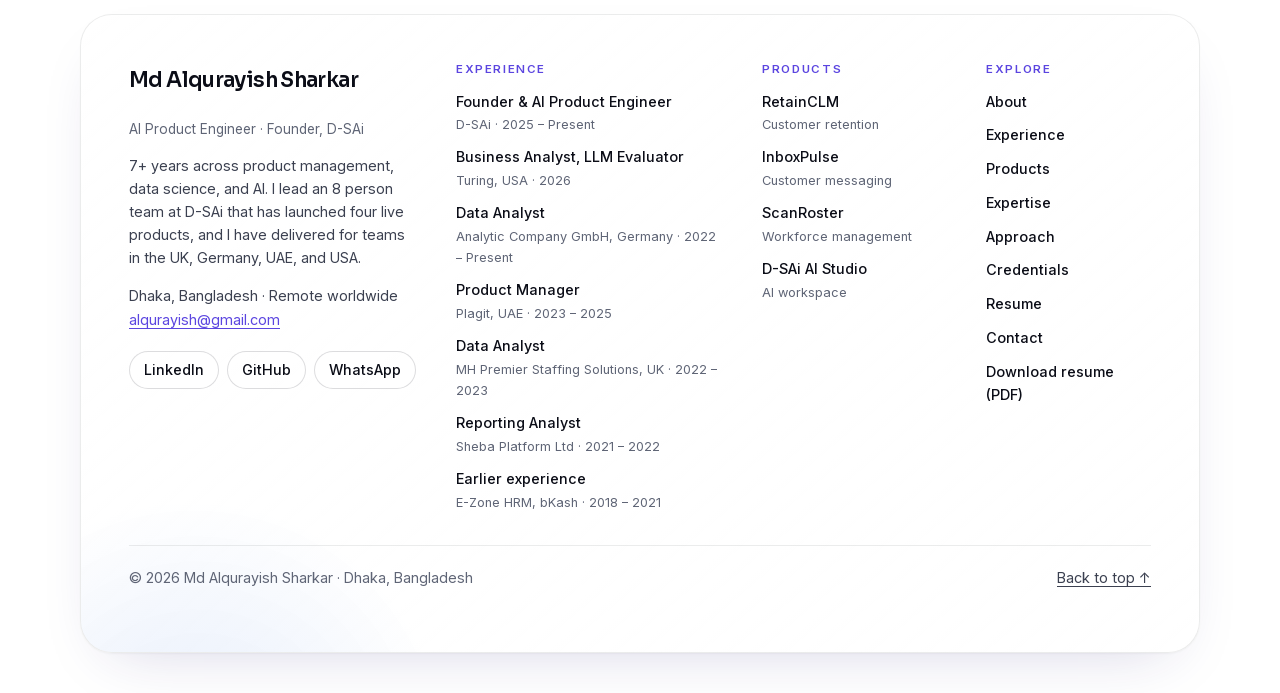
==== commit 8af29ffe: "Add glass footer with experience, tighten security and local SEO, simplify hero role line" ====
--- a/index.html
+++ b/index.html
@@ -10,6 +10,8 @@
   <meta name="robots" content="index, follow, max-image-preview:large, max-snippet:-1, max-video-preview:-1">
   <meta name="theme-color" content="#ffffff">
   <meta name="color-scheme" content="light">
+  <meta http-equiv="Content-Security-Policy" content="default-src 'self'; script-src 'self' 'sha256-/x7W7R75k8Roq0WaVRQX9blP4OufE5xbAdzklGxsgpw='; style-src 'self' 'unsafe-inline'; img-src 'self' data:; font-src 'self'; connect-src 'self'; manifest-src 'self'; object-src 'none'; base-uri 'self'; form-action 'self'; upgrade-insecure-requests">
+  <meta name="referrer" content="strict-origin-when-cross-origin">
   <link rel="canonical" href="https://alqurayish.github.io/">
   <link rel="alternate" hreflang="en" href="https://alqurayish.github.io/">
   <link rel="alternate" hreflang="x-default" href="https://alqurayish.github.io/">
@@ -95,8 +97,9 @@
           { "@type": "EducationalOccupationalCredential", "credentialCategory": "certificate", "name": "Building AI Products: Prototyping Essentials", "recognizedBy": { "@type": "Organization", "name": "LinkedIn Learning" } },
           { "@type": "EducationalOccupationalCredential", "credentialCategory": "certificate", "name": "Career Essentials in Data Analysis", "recognizedBy": { "@type": "Organization", "name": "Microsoft and LinkedIn" } }
         ],
-        "address": { "@type": "PostalAddress", "addressLocality": "Dhaka", "addressCountry": "BD" },
-        "homeLocation": { "@type": "Place", "name": "Dhaka, Bangladesh" },
+        "address": { "@type": "PostalAddress", "addressLocality": "Dhaka", "addressRegion": "Dhaka Division", "addressCountry": "BD" },
+        "homeLocation": { "@type": "Place", "name": "Dhaka, Bangladesh", "geo": { "@type": "GeoCoordinates", "latitude": 23.8103, "longitude": 90.4125 }, "hasMap": "https://www.google.com/maps/place/Dhaka,+Bangladesh" },
+        "workLocation": { "@type": "Place", "name": "Remote, worldwide" },
         "nationality": { "@type": "Country", "name": "Bangladesh" },
         "knowsLanguage": ["English", "Bengali"],
         "knowsAbout": ["AI product development", "Product management", "Product strategy", "Customer discovery", "Large language models", "LLM evaluation", "Retrieval augmented generation", "AI agents", "Prompt engineering", "Machine learning", "Data science", "Data analysis", "Churn prediction", "SaaS", "Python", "AWS"],
@@ -110,6 +113,8 @@
         "@id": "https://d-sai.com/#organization",
         "name": "D-SAi",
         "url": "https://d-sai.com",
+        "address": { "@type": "PostalAddress", "addressLocality": "Dhaka", "addressCountry": "BD" },
+        "areaServed": "Worldwide",
         "founder": { "@id": "https://alqurayish.github.io/#person" }
       },
       {
@@ -141,7 +146,7 @@
     <section class="hero" id="top" aria-labelledby="hero-title">
       <div class="container hero-wrap">
       <div class="hero-card hero-grid">
-        <p class="eyebrow hero-id" data-enter style="--d:0"><span class="hero-name">Md Alqurayish Sharkar</span> AI Product Engineer · Product Manager · Founder, D-SAi</p>
+        <p class="eyebrow hero-id" data-enter style="--d:0"><span class="hero-name">Md Alqurayish Sharkar</span> AI Product Engineer · Founder, D-SAi</p>
 
         <div class="hero-copy">
           <h1 id="hero-title" class="hero-title" data-enter style="--d:1">
@@ -378,9 +383,9 @@
         <div class="products">
           <!-- RetainCLM -->
           <article class="product reveal" aria-labelledby="p-retainclm" style="--tint: 16 185 129">
-            <a class="product-shot" href="https://retainclm.com" target="_blank" rel="noopener" tabindex="-1" aria-hidden="true">
+            <a class="product-shot" href="https://retainclm.com" target="_blank" rel="noopener" tabindex="-1">
               <span class="logo-tile">
-                <img src="assets/img/logo-retainclm.png" width="256" height="256" loading="lazy" decoding="async" alt="">
+                <img src="assets/img/logo-retainclm.png" width="256" height="256" loading="lazy" decoding="async" alt="RetainCLM logo">
               </span>
             </a>
             <div class="product-body">
@@ -422,9 +427,9 @@
 
           <!-- InboxPulse -->
           <article class="product reveal" aria-labelledby="p-inboxpulse" style="--tint: 20 150 140">
-            <a class="product-shot" href="https://inboxpulse.d-sai.com" target="_blank" rel="noopener" tabindex="-1" aria-hidden="true">
+            <a class="product-shot" href="https://inboxpulse.d-sai.com" target="_blank" rel="noopener" tabindex="-1">
               <span class="logo-tile">
-                <img src="assets/img/logo-inboxpulse.png" width="256" height="256" loading="lazy" decoding="async" alt="">
+                <img src="assets/img/logo-inboxpulse.png" width="256" height="256" loading="lazy" decoding="async" alt="InboxPulse logo">
               </span>
             </a>
             <div class="product-body">
@@ -465,9 +470,9 @@
 
           <!-- ScanRoster -->
           <article class="product reveal" aria-labelledby="p-scanroster" style="--tint: 37 99 235">
-            <a class="product-shot" href="https://www.scanroster.com" target="_blank" rel="noopener" tabindex="-1" aria-hidden="true">
+            <a class="product-shot" href="https://www.scanroster.com" target="_blank" rel="noopener" tabindex="-1">
               <span class="logo-tile">
-                <img src="assets/img/logo-scanroster.svg" width="256" height="256" loading="lazy" decoding="async" alt="">
+                <img src="assets/img/logo-scanroster.svg" width="256" height="256" loading="lazy" decoding="async" alt="ScanRoster logo">
               </span>
             </a>
             <div class="product-body">
@@ -508,9 +513,9 @@
 
           <!-- AI Studio -->
           <article class="product reveal" aria-labelledby="p-aistudio" style="--tint: 202 160 60">
-            <a class="product-shot" href="https://aistudio.d-sai.com" target="_blank" rel="noopener" tabindex="-1" aria-hidden="true">
+            <a class="product-shot" href="https://aistudio.d-sai.com" target="_blank" rel="noopener" tabindex="-1">
               <span class="logo-tile">
-                <img src="assets/img/logo-aistudio.svg" width="256" height="256" loading="lazy" decoding="async" alt="">
+                <img src="assets/img/logo-aistudio.svg" width="256" height="256" loading="lazy" decoding="async" alt="D-SAi AI Studio logo">
               </span>
             </a>
             <div class="product-body">
@@ -733,6 +738,7 @@
             <li><a href="https://github.com/alqurayish" target="_blank" rel="me noopener">GitHub<span class="visually-hidden"> (opens in a new tab)</span></a></li>
             <li><a href="https://d-sai.com" target="_blank" rel="noopener">D-SAi<span class="visually-hidden"> (opens in a new tab)</span></a></li>
           </ul>
+          <address class="contact-place">Based in <a href="https://www.google.com/maps/place/Dhaka,+Bangladesh" target="_blank" rel="noopener">Dhaka, Bangladesh<span class="visually-hidden"> (opens in a new tab)</span></a> · Working remotely with teams worldwide</address>
           </div>
         </div>
       </div>
@@ -740,9 +746,65 @@
   </main>
 
   <footer class="site-footer">
-    <div class="container footer-inner">
-      <p>© <span data-year>2026</span> Md Alqurayish Sharkar</p>
-      <a href="#top">Back to top</a>
+    <div class="container">
+      <div class="footer-card">
+        <div class="footer-grid">
+          <div class="footer-brand">
+            <p class="footer-name">Md Alqurayish Sharkar</p>
+            <p class="footer-role">AI Product Engineer · Founder, D-SAi</p>
+            <p class="footer-about">7+ years across product management, data science, and AI. I lead an 8 person team at D-SAi that has launched four live products, and I have delivered for teams in the UK, Germany, UAE, and USA.</p>
+            <p class="footer-meta">Dhaka, Bangladesh · Remote worldwide<br><a href="mailto:alqurayish@gmail.com">alqurayish@gmail.com</a></p>
+            <ul class="footer-social" role="list">
+              <li><a href="https://www.linkedin.com/in/alqurayishsharkar/" target="_blank" rel="me noopener">LinkedIn<span class="visually-hidden"> (opens in a new tab)</span></a></li>
+              <li><a href="https://github.com/alqurayish" target="_blank" rel="me noopener">GitHub<span class="visually-hidden"> (opens in a new tab)</span></a></li>
+              <li><a href="https://wa.me/8801773058333" target="_blank" rel="noopener">WhatsApp<span class="visually-hidden"> (opens in a new tab)</span></a></li>
+            </ul>
+          </div>
+
+          <nav class="footer-col" aria-labelledby="f-exp">
+            <h2 id="f-exp">Experience</h2>
+            <ul role="list">
+              <li><a href="#experience">Founder &amp; AI Product Engineer</a><span>D-SAi · 2025 – Present</span></li>
+              <li><a href="#experience">Business Analyst, LLM Evaluator</a><span>Turing, USA · 2026</span></li>
+              <li><a href="#experience">Data Analyst</a><span>Analytic Company GmbH, Germany · 2022 – Present</span></li>
+              <li><a href="#experience">Product Manager</a><span>Plagit, UAE · 2023 – 2025</span></li>
+              <li><a href="#experience">Data Analyst</a><span>MH Premier Staffing Solutions, UK · 2022 – 2023</span></li>
+              <li><a href="#experience">Reporting Analyst</a><span>Sheba Platform Ltd · 2021 – 2022</span></li>
+              <li><a href="#experience">Earlier experience</a><span>E-Zone HRM, bKash · 2018 – 2021</span></li>
+            </ul>
+          </nav>
+
+          <nav class="footer-col" aria-labelledby="f-products">
+            <h2 id="f-products">Products</h2>
+            <ul role="list">
+              <li><a href="https://retainclm.com" target="_blank" rel="noopener">RetainCLM<span class="visually-hidden"> (opens in a new tab)</span></a><span>Customer retention</span></li>
+              <li><a href="https://inboxpulse.d-sai.com" target="_blank" rel="noopener">InboxPulse<span class="visually-hidden"> (opens in a new tab)</span></a><span>Customer messaging</span></li>
+              <li><a href="https://www.scanroster.com" target="_blank" rel="noopener">ScanRoster<span class="visually-hidden"> (opens in a new tab)</span></a><span>Workforce management</span></li>
+              <li><a href="https://aistudio.d-sai.com" target="_blank" rel="noopener">D-SAi AI Studio<span class="visually-hidden"> (opens in a new tab)</span></a><span>AI workspace</span></li>
+            </ul>
+          </nav>
+
+          <nav class="footer-col" aria-labelledby="f-explore">
+            <h2 id="f-explore">Explore</h2>
+            <ul role="list">
+              <li><a href="#about">About</a></li>
+              <li><a href="#experience">Experience</a></li>
+              <li><a href="#products">Products</a></li>
+              <li><a href="#expertise">Expertise</a></li>
+              <li><a href="#approach">Approach</a></li>
+              <li><a href="#credentials">Credentials</a></li>
+              <li><a href="#resume">Resume</a></li>
+              <li><a href="#contact">Contact</a></li>
+              <li><a href="CV_of_Md_Alqurayish_Sharkar.pdf" download>Download resume (PDF)</a></li>
+            </ul>
+          </nav>
+        </div>
+
+        <div class="footer-bottom">
+          <p>© <span data-year>2026</span> Md Alqurayish Sharkar · Dhaka, Bangladesh</p>
+          <a href="#top">Back to top ↑</a>
+        </div>
+      </div>
     </div>
   </footer>
 
--- a/assets/css/style.css
+++ b/assets/css/style.css
@@ -218,6 +218,7 @@
 .cred-block,
 .glance,
 .contact-inner,
+.footer-card,
 .also {
   position: relative;
   background: var(--glass-bg);
@@ -1162,6 +1163,8 @@
   transition: background-size .5s var(--ease), color .3s;
 }
 .contact-email:hover { color: var(--ink); background-size: 100% 100%; -webkit-background-clip: text; background-clip: text; color: transparent; }
+.contact-place { margin-top: 22px; font-style: normal; font-size: .95rem; color: var(--ink-2); }
+.contact-place a { color: var(--ink); }
 @media (min-width: 960px) {
   .contact-inner { display: grid; grid-template-columns: minmax(0, 1.1fr) minmax(0, 1fr); gap: clamp(32px, 5vw, 72px); align-items: center; }
   .contact-reach .contact-email { margin-top: 0; font-size: clamp(1.6rem, .6rem + 1.9vw, 2.5rem); }
@@ -1187,10 +1190,71 @@
 /* ==========================================================================
    Footer
    ========================================================================== */
-.site-footer { color: var(--muted); border-top: 1px solid var(--line); font-size: .9rem; }
-.footer-inner { display: flex; flex-wrap: wrap; justify-content: space-between; gap: 12px; padding-block: 28px; }
-.site-footer a { color: var(--ink-2); }
-.site-footer a:hover { color: var(--ink); }
+.site-footer { padding-bottom: clamp(20px, 4vw, 40px); color: var(--muted); font-size: .9rem; }
+.footer-card { padding: clamp(26px, 4vw, 48px); border-radius: 32px; overflow: hidden; }
+.footer-card::after {
+  content: "";
+  position: absolute;
+  z-index: -1;
+  width: 50%;
+  aspect-ratio: 1;
+  left: -15%;
+  bottom: -60%;
+  border-radius: 50%;
+  background: radial-gradient(circle, rgb(47 111 224 / 12%), transparent 65%);
+  pointer-events: none;
+}
+.footer-grid { display: grid; gap: 32px; }
+.footer-name { font-family: var(--display); font-weight: 600; font-size: 1.3rem; letter-spacing: -0.03em; color: var(--ink); }
+.footer-role { margin-top: 4px; font-size: .85rem; color: var(--muted); }
+.footer-about { margin-top: 14px; max-width: 46ch; color: var(--ink-2); line-height: 1.6; }
+.footer-meta { margin-top: 14px; line-height: 1.7; color: var(--ink-2); }
+.footer-social { list-style: none; display: flex; flex-wrap: wrap; gap: 8px; margin-top: 18px; }
+.footer-social a {
+  display: inline-flex;
+  align-items: center;
+  min-height: 38px;
+  padding: 0 14px;
+  border: 1px solid var(--line-strong);
+  border-radius: 999px;
+  background: rgb(255 255 255 / 60%);
+  color: var(--ink);
+  text-decoration: none;
+  font-weight: 500;
+  transition: background-color .25s, border-color .25s, transform .35s var(--ease);
+}
+.footer-social a:hover { border-color: rgb(91 69 224 / 40%); color: var(--violet); transform: translateY(-2px); }
+.footer-col h2 {
+  margin-bottom: 14px;
+  font-family: var(--sans);
+  font-size: .72rem;
+  font-weight: 600;
+  letter-spacing: .14em;
+  text-transform: uppercase;
+  color: var(--violet);
+}
+.footer-col ul { list-style: none; display: grid; gap: 10px; }
+.footer-col li { display: grid; gap: 1px; }
+.footer-col a { color: var(--ink); text-decoration: none; font-weight: 500; }
+.footer-col a:hover { color: var(--violet); }
+.footer-col span { font-size: .8rem; color: var(--muted); }
+.footer-bottom {
+  display: flex;
+  flex-wrap: wrap;
+  justify-content: space-between;
+  gap: 12px;
+  margin-top: 32px;
+  padding-top: 20px;
+  border-top: 1px solid var(--line);
+}
+.footer-bottom a { color: var(--ink-2); }
+.footer-bottom a:hover { color: var(--ink); }
+@media (min-width: 640px) {
+  .footer-grid { grid-template-columns: repeat(2, minmax(0, 1fr)); }
+}
+@media (min-width: 1024px) {
+  .footer-grid { grid-template-columns: minmax(0, 1.4fr) minmax(0, 1.3fr) minmax(0, .9fr) minmax(0, .8fr); gap: clamp(28px, 3vw, 48px); }
+}
 
 /* ==========================================================================
    Small screens: lighter glass for performance
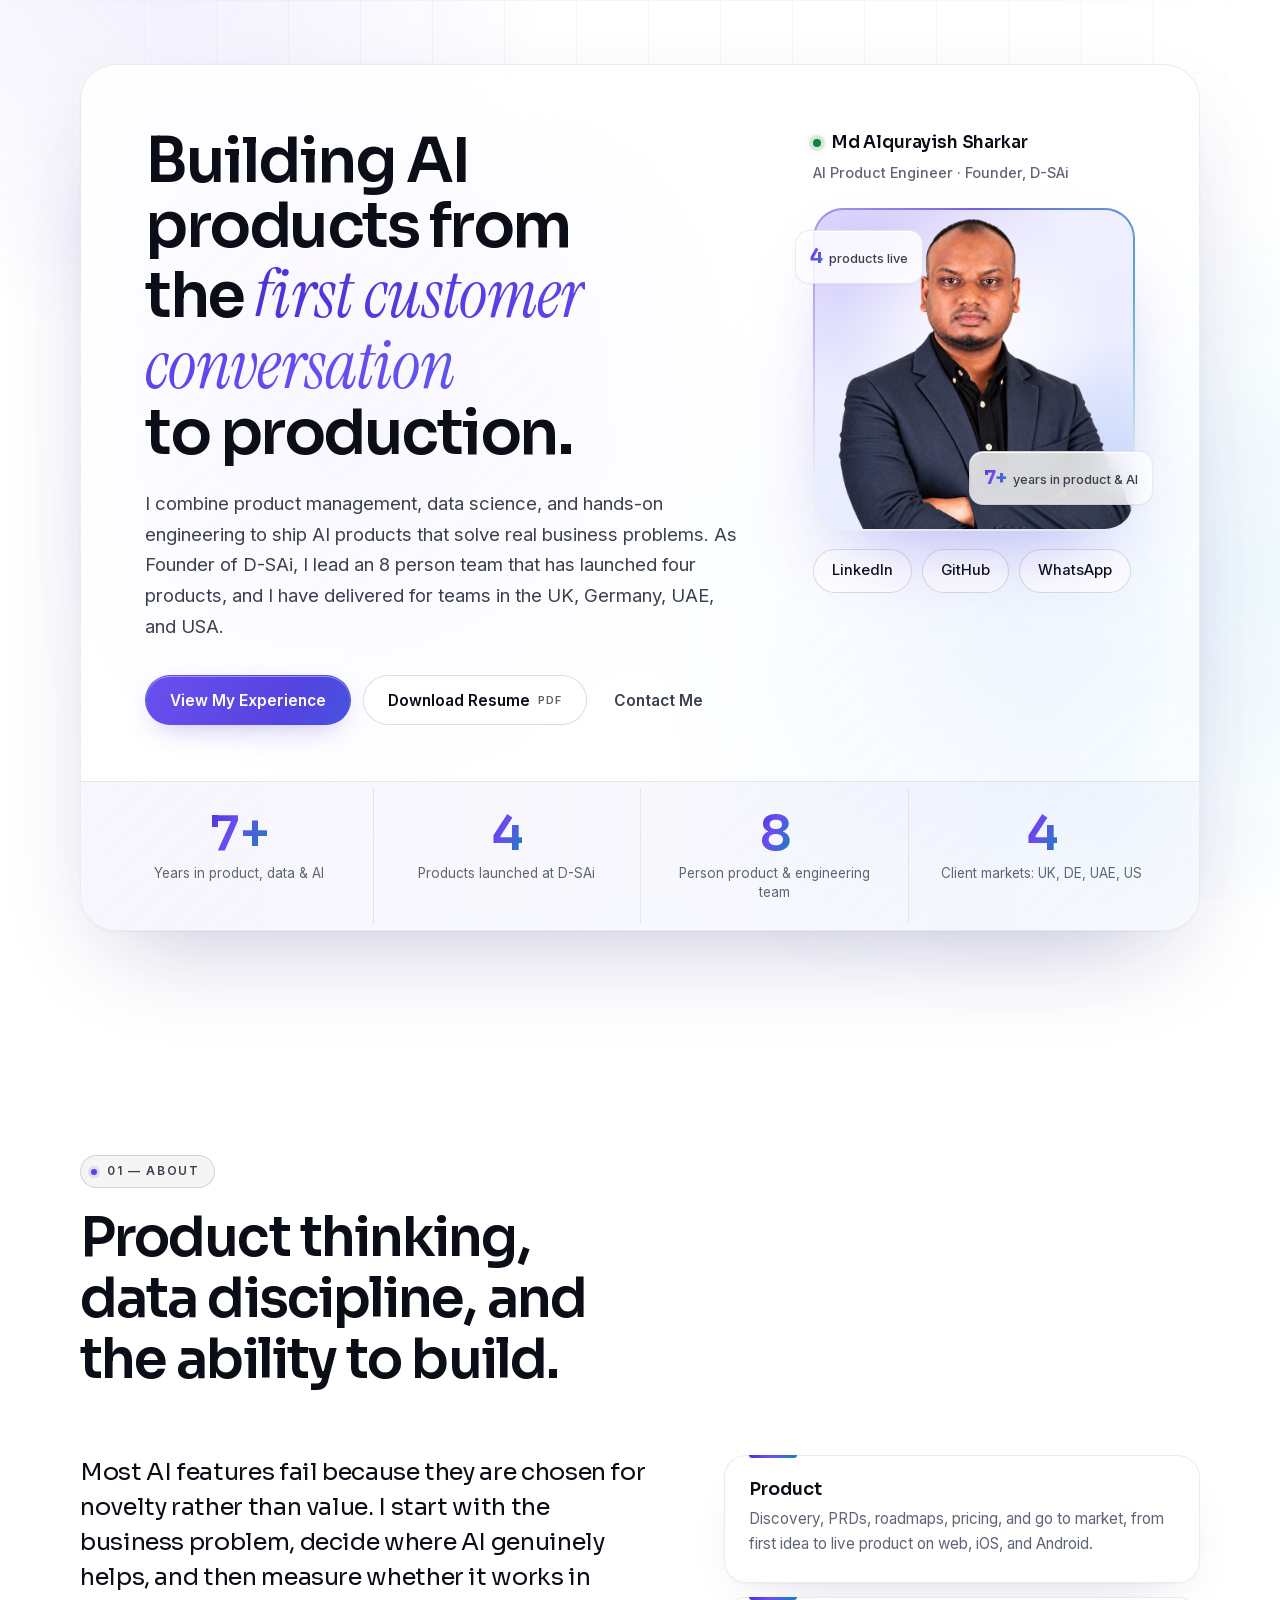
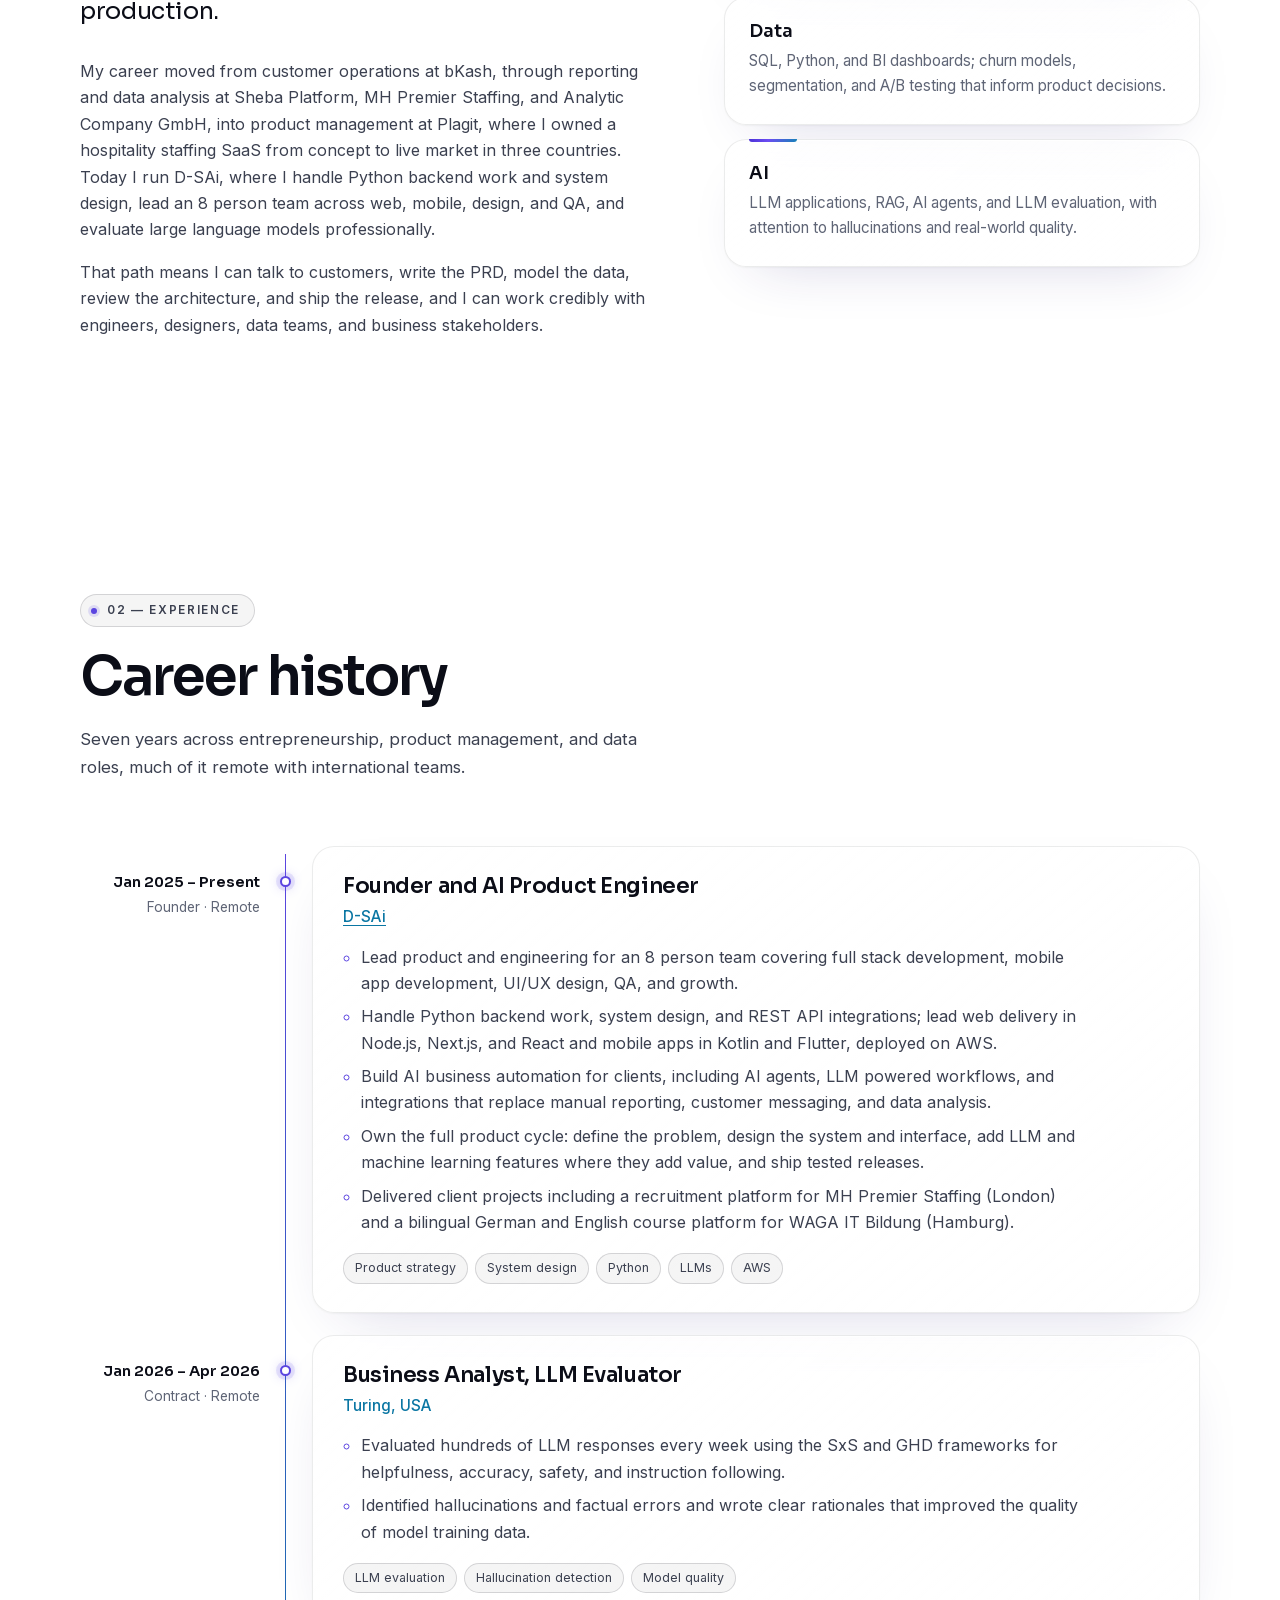
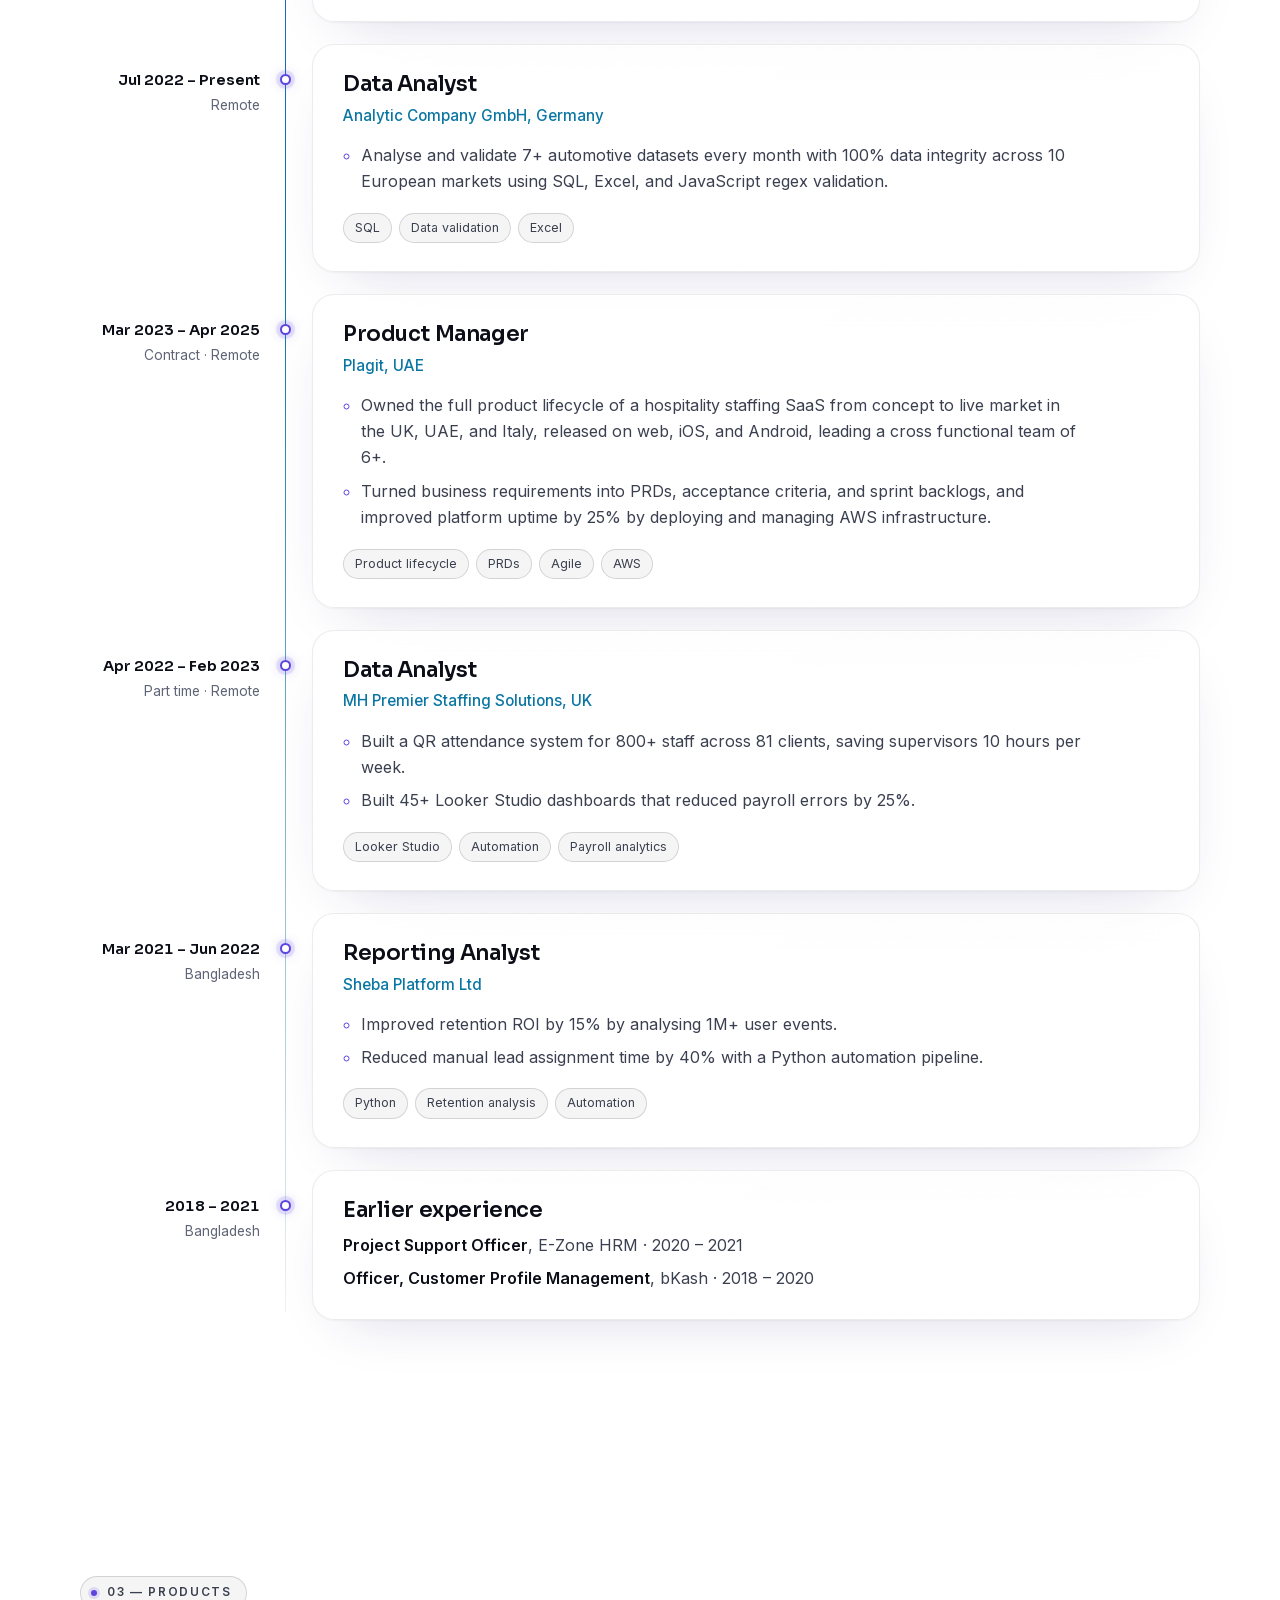
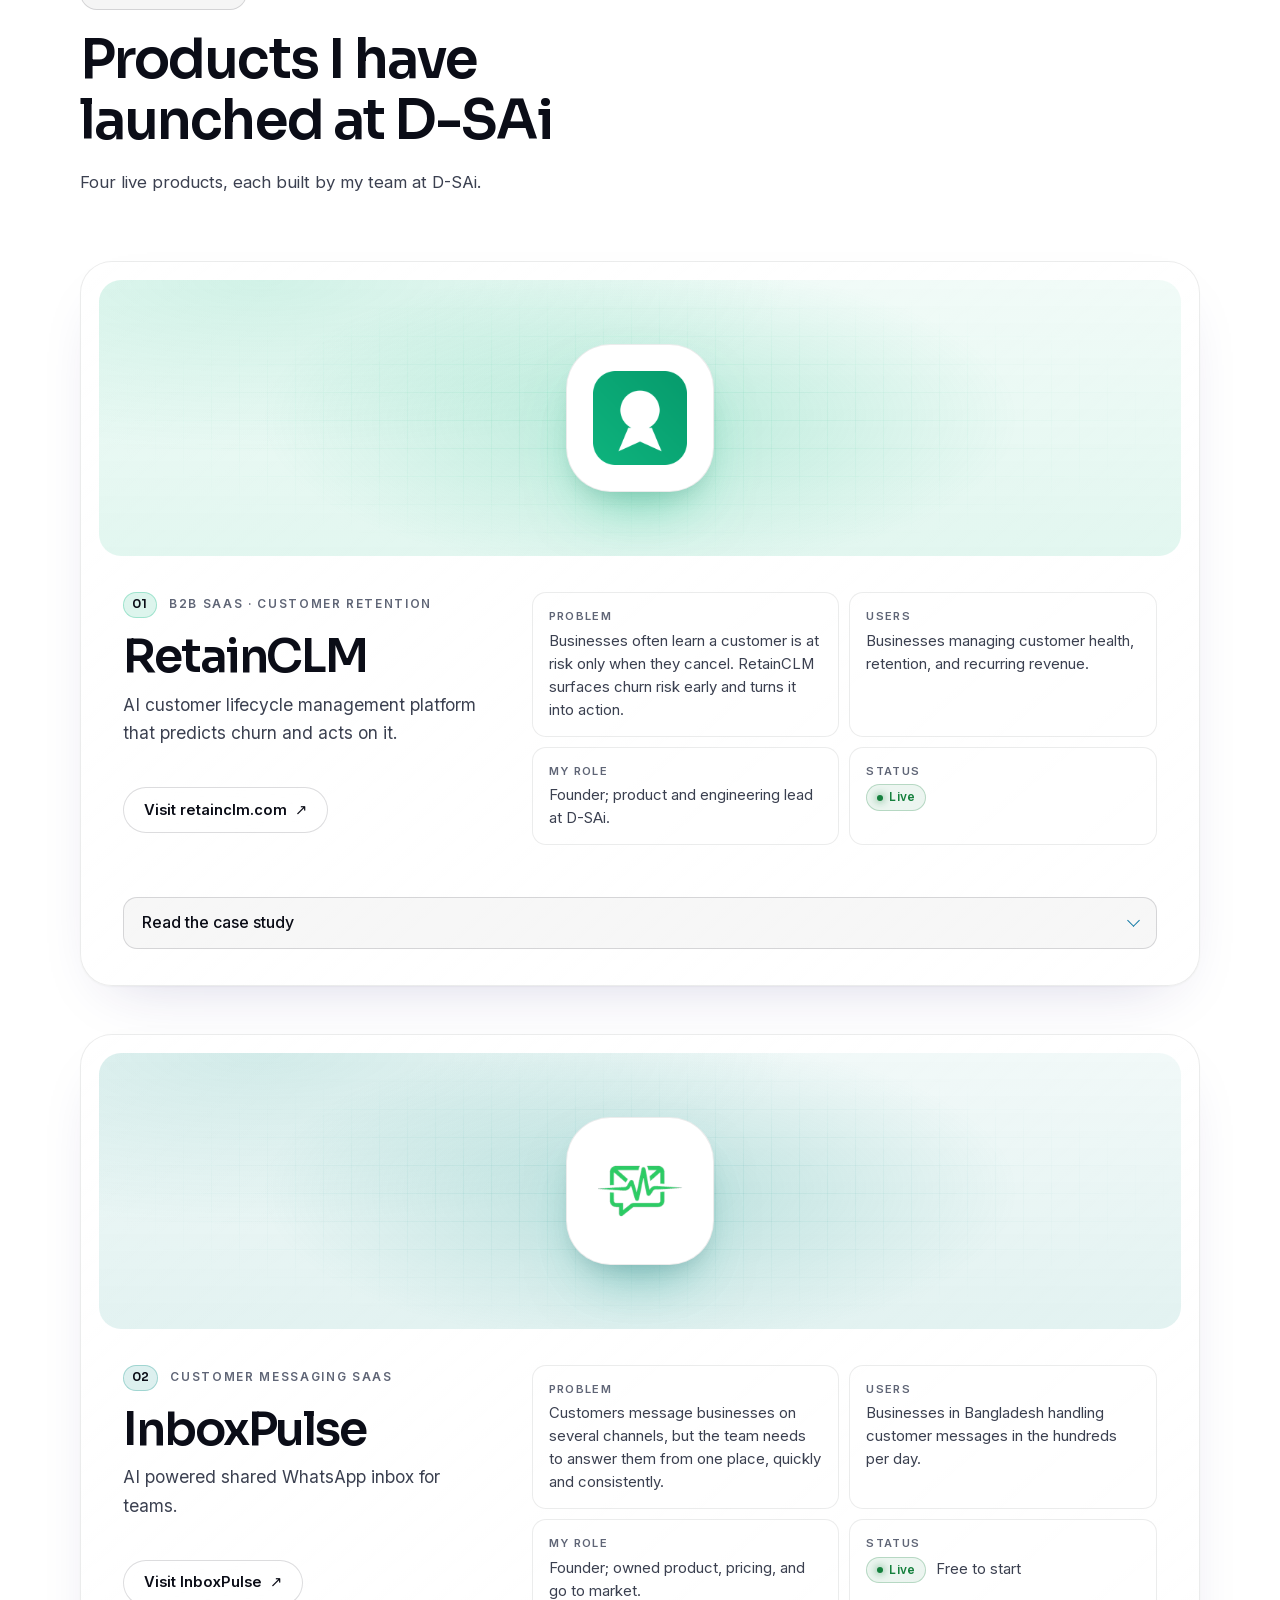
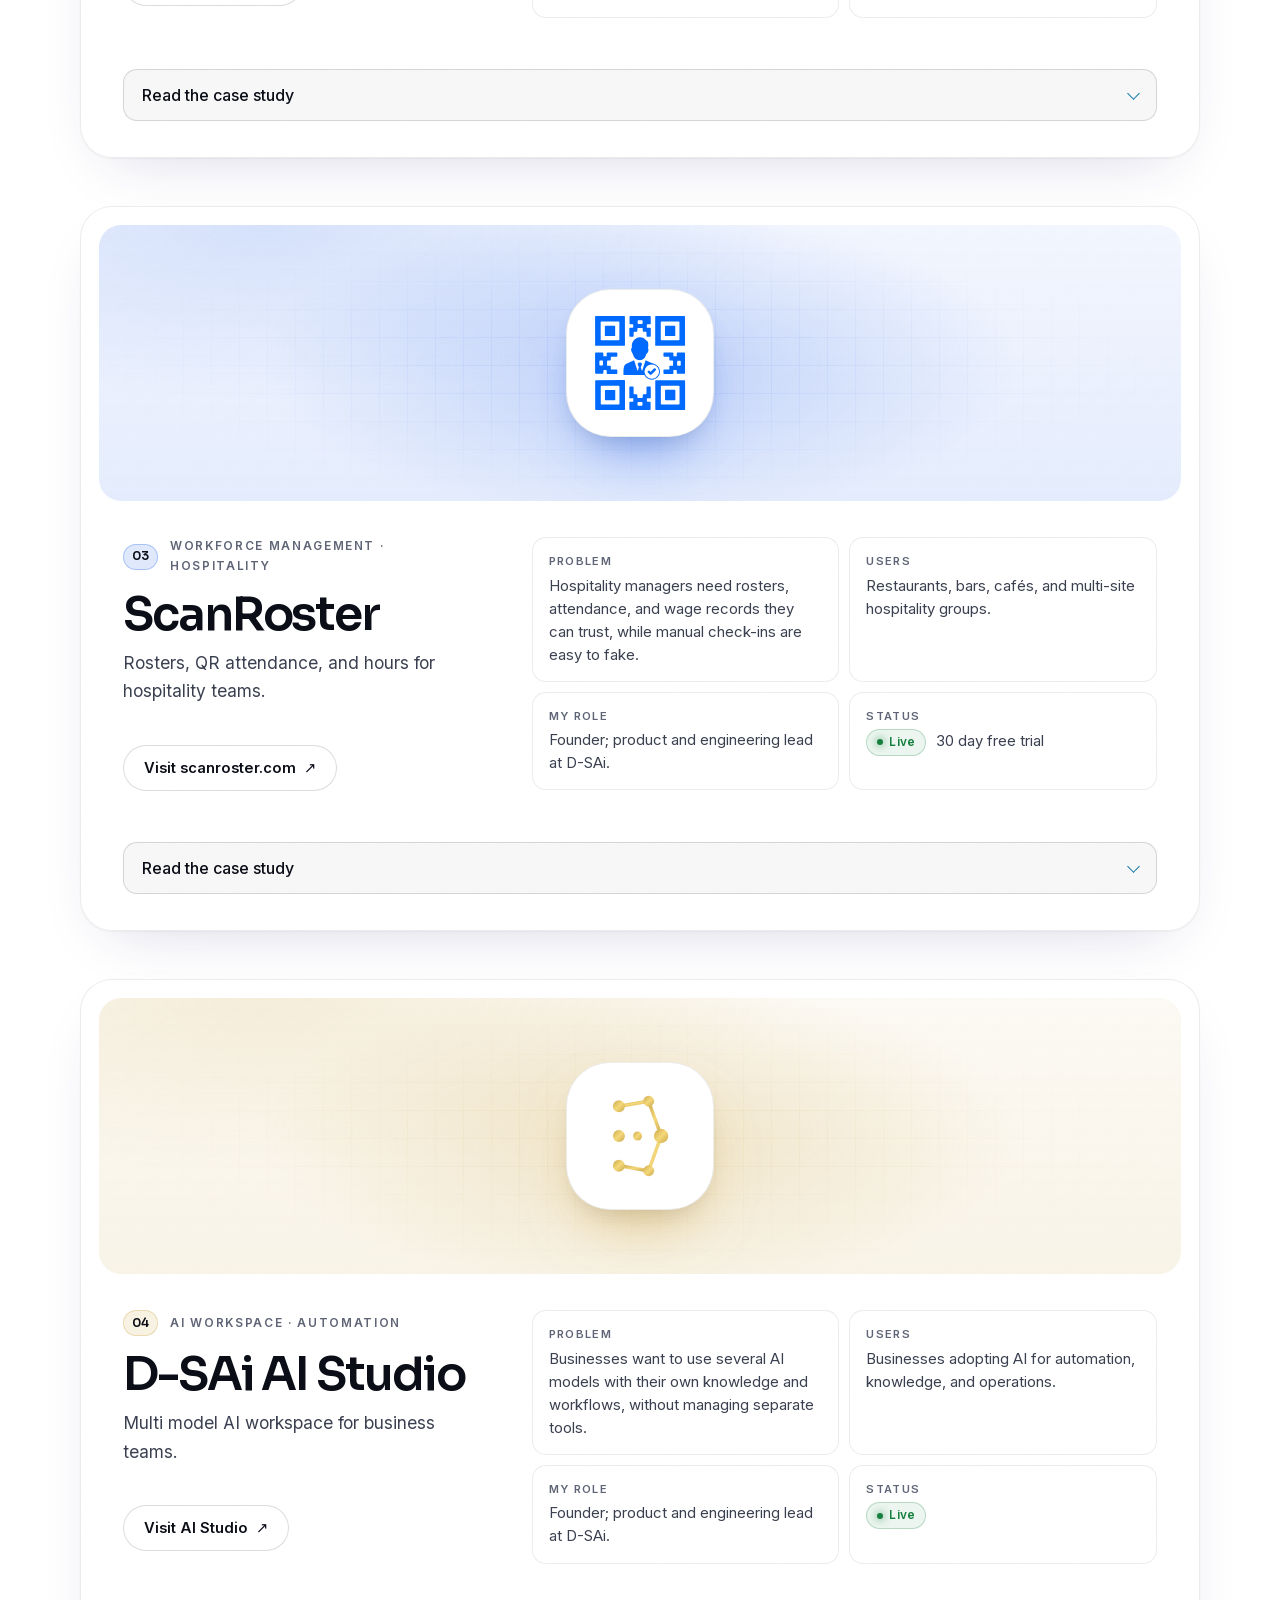
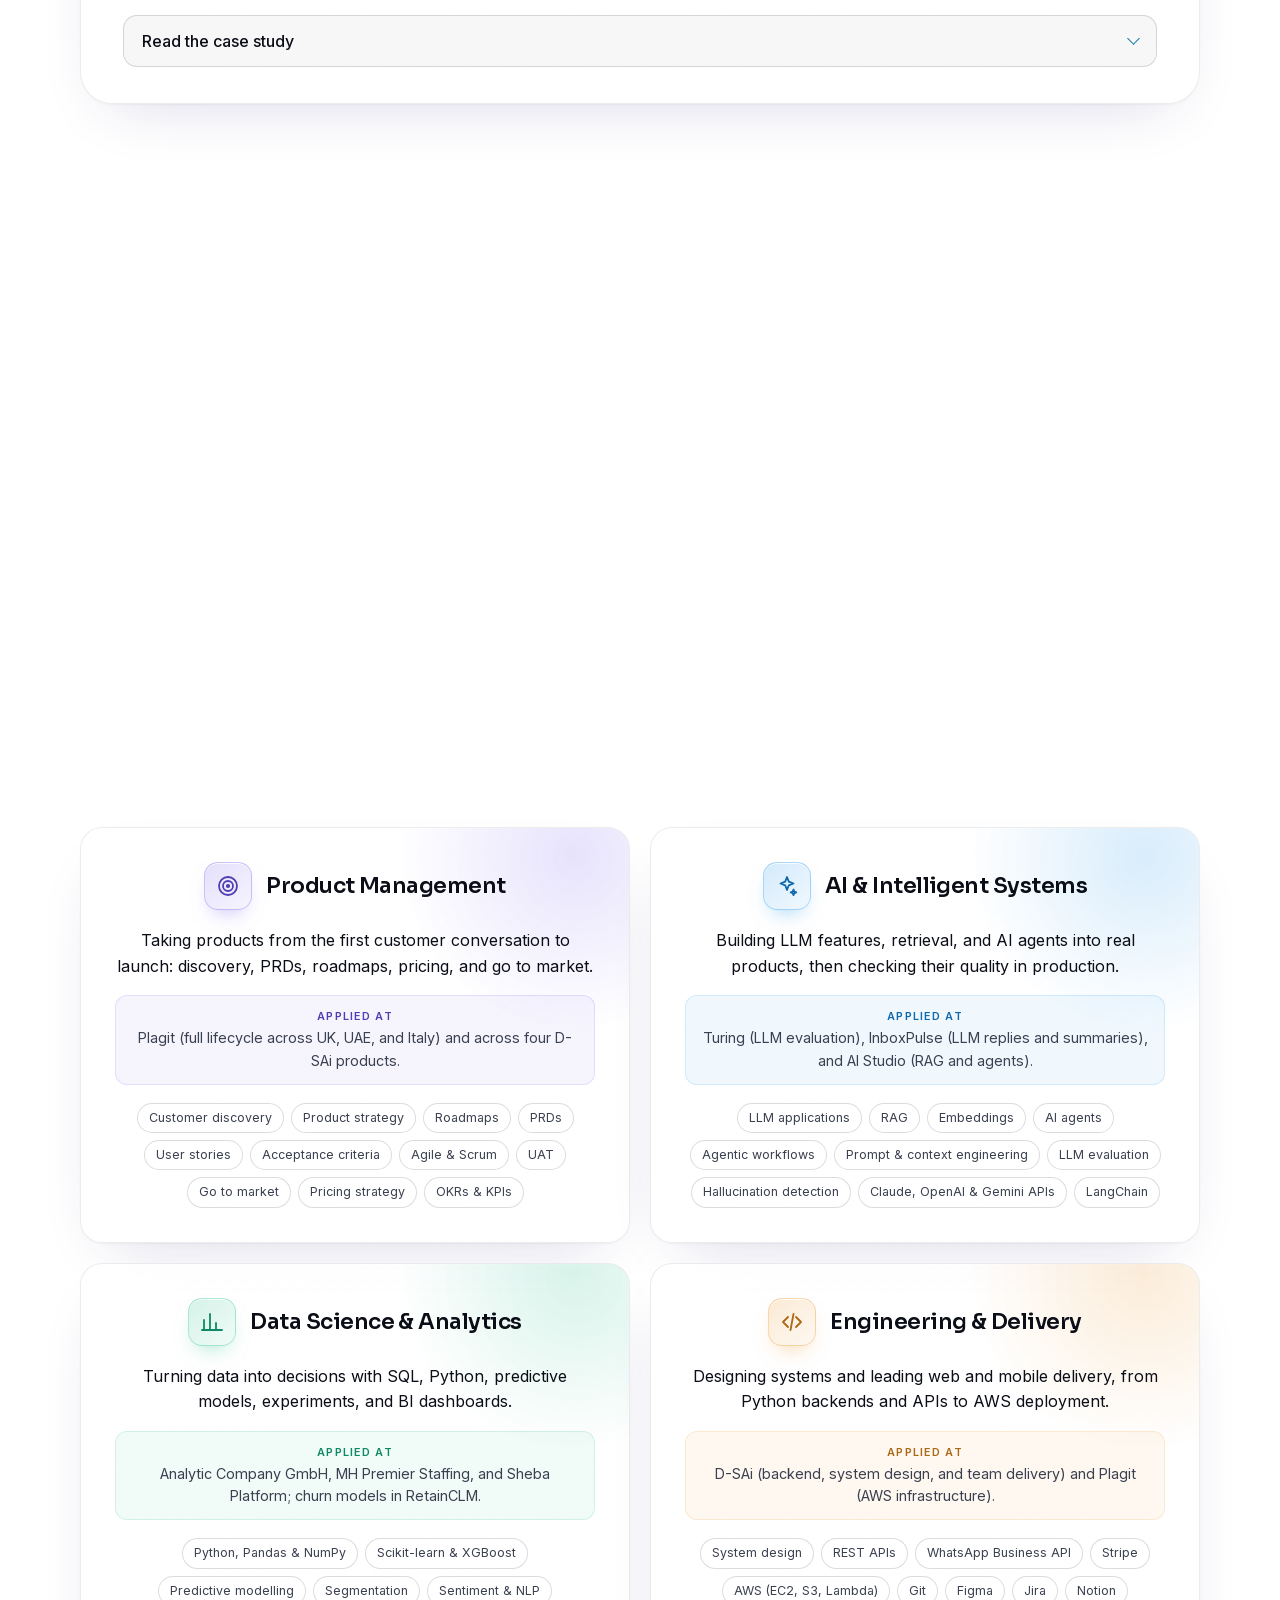
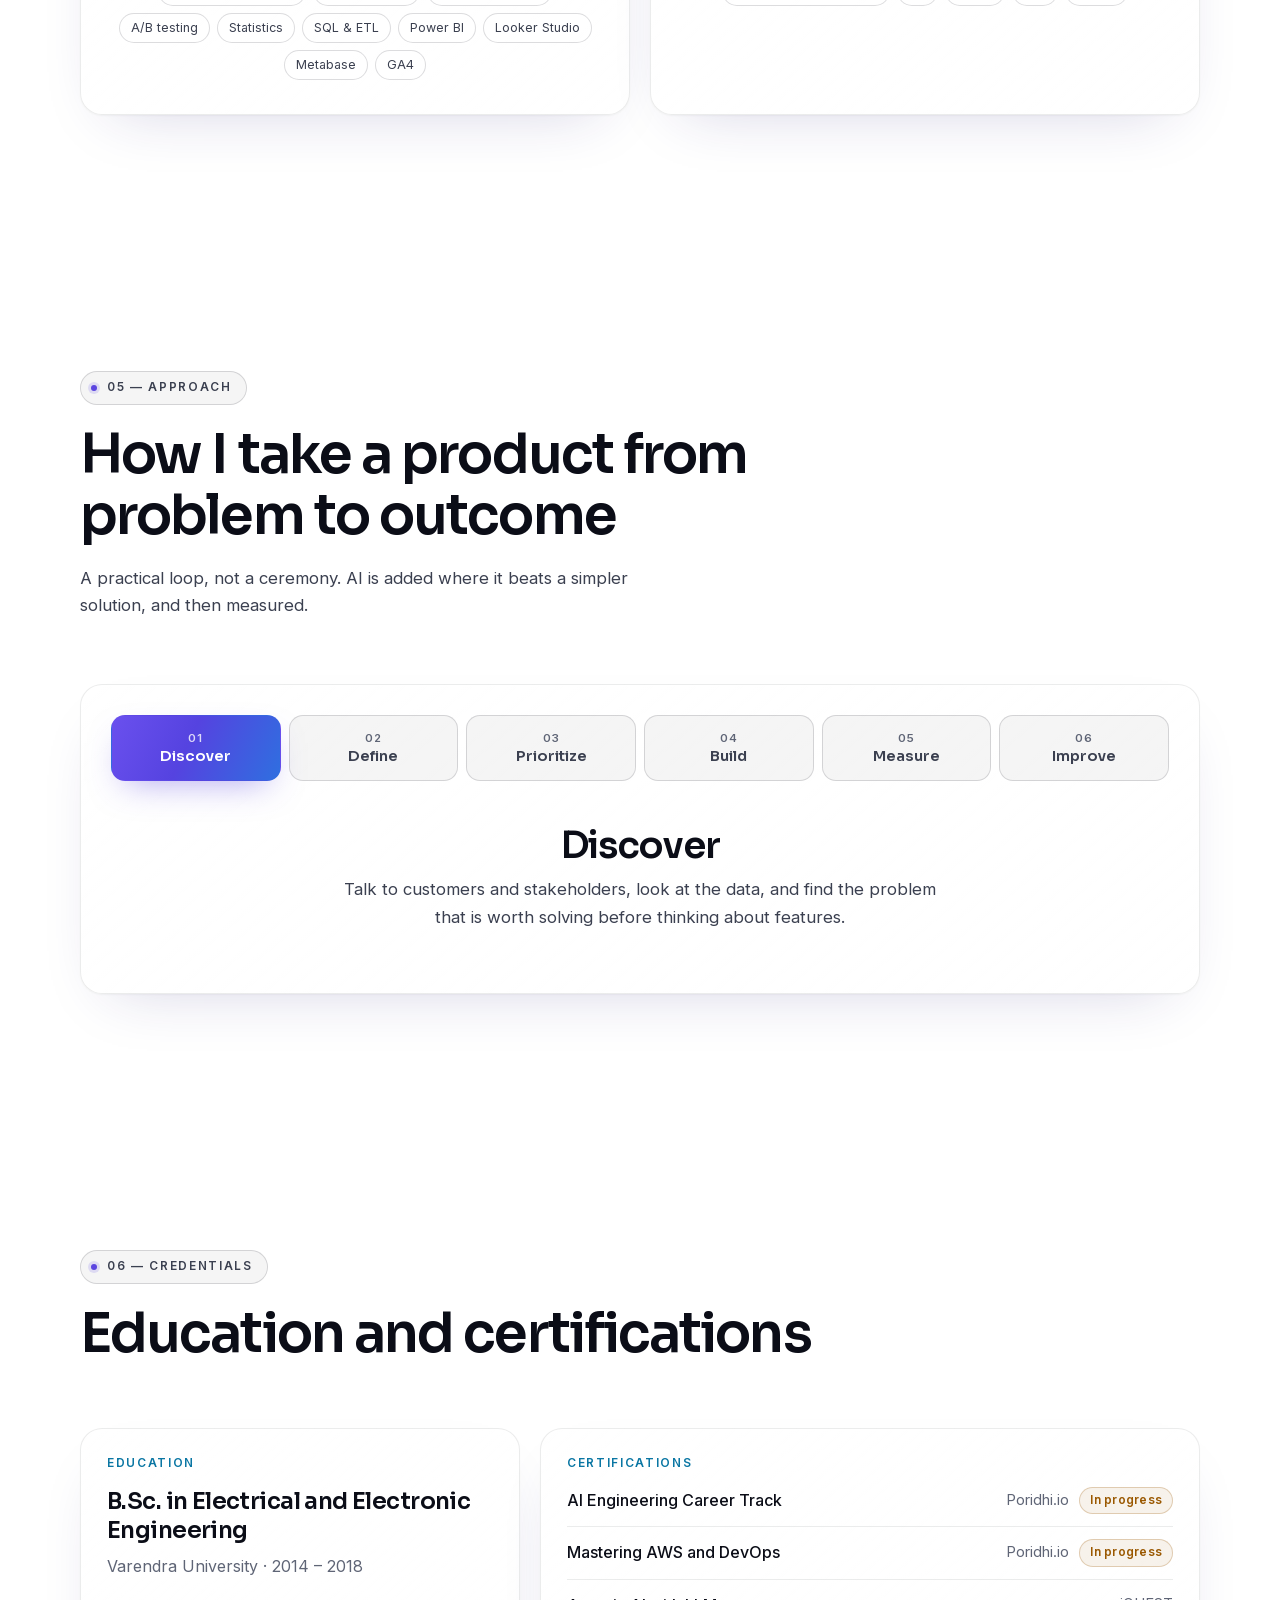
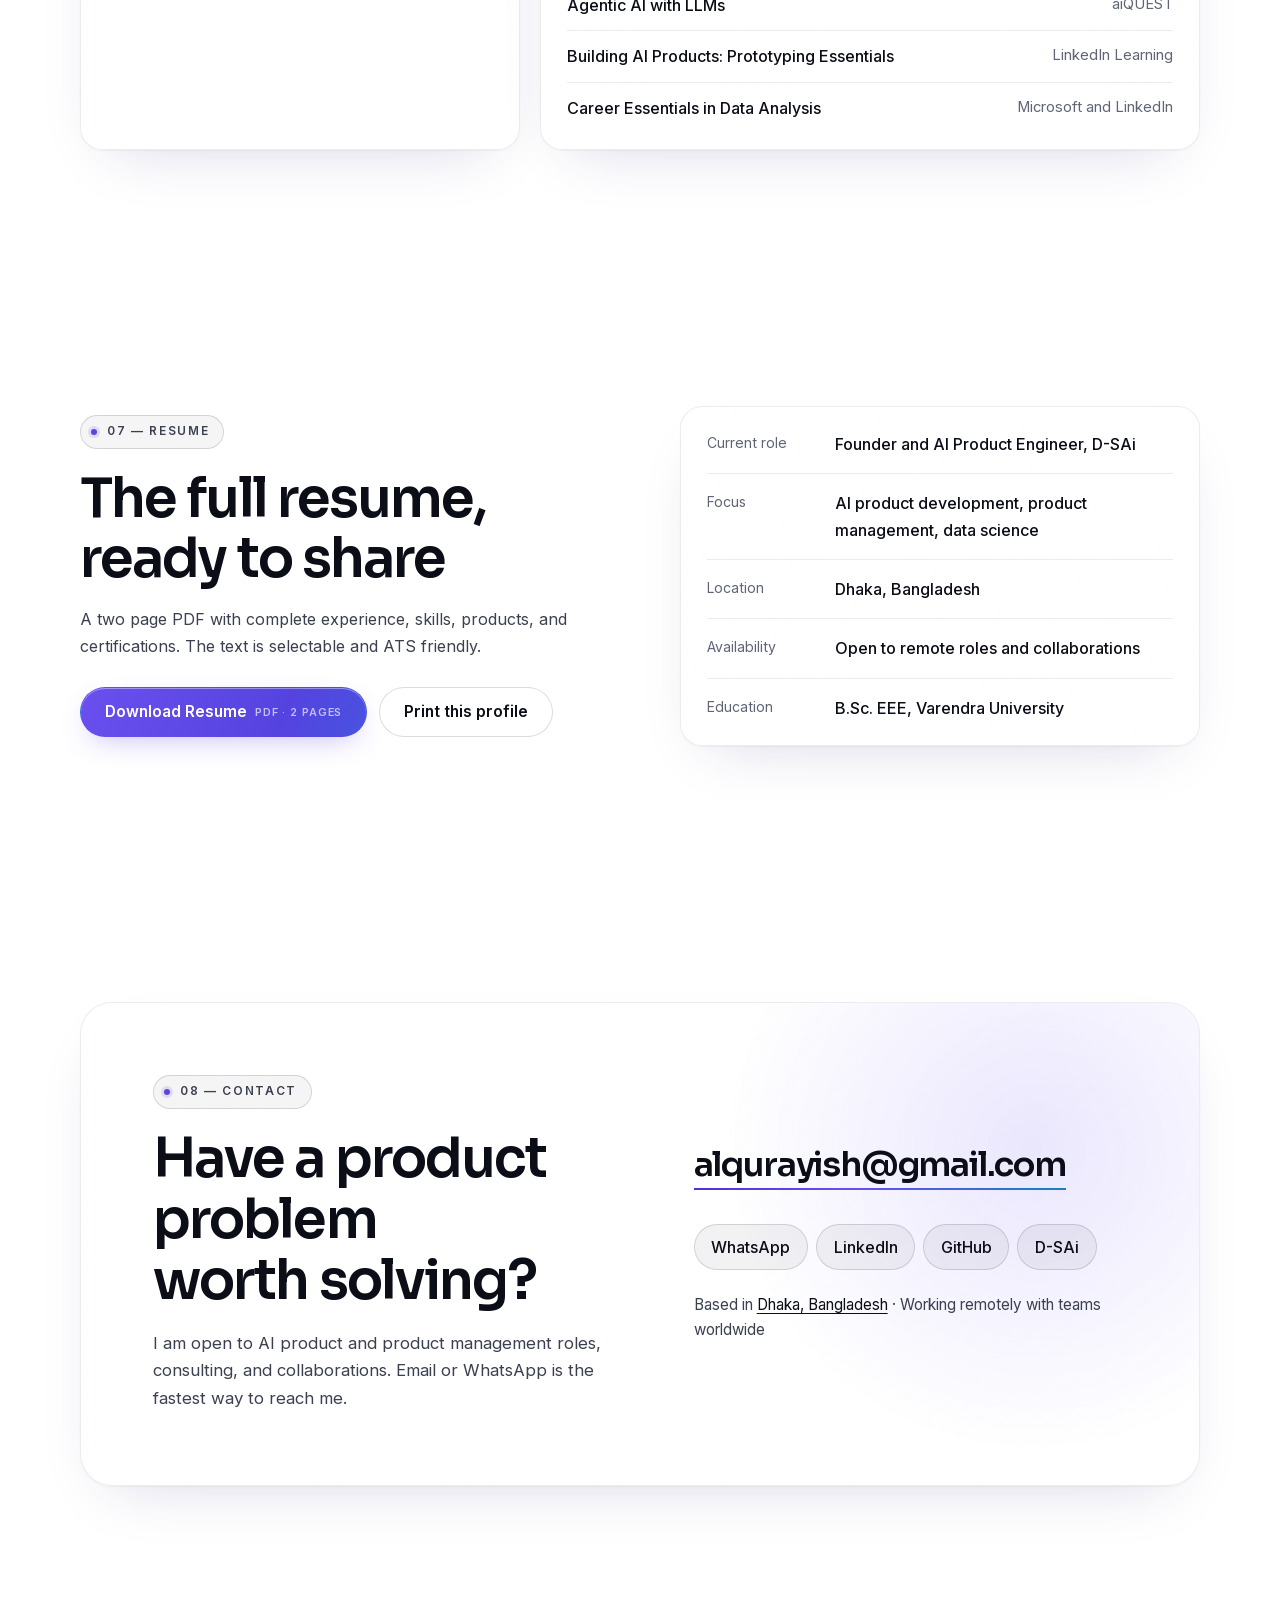
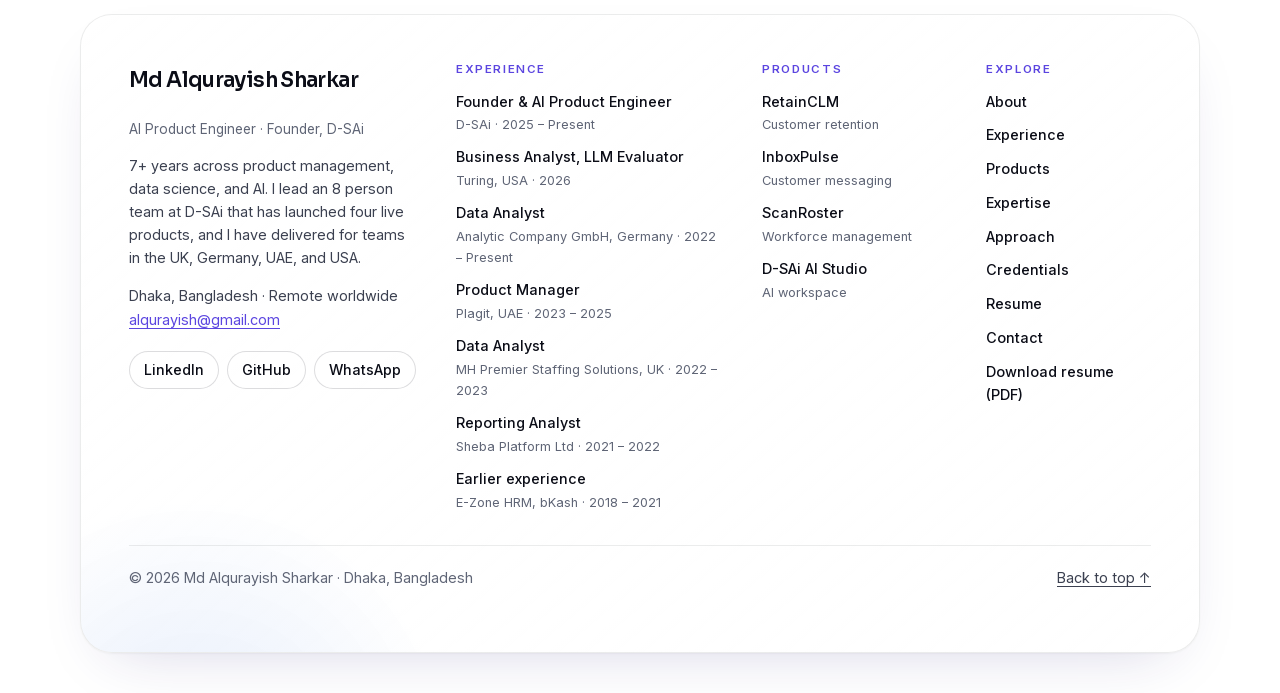
==== commit a7f4dd18: "Add Microsoft Clarity analytics" ====
--- a/index.html
+++ b/index.html
@@ -10,7 +10,7 @@
   <meta name="robots" content="index, follow, max-image-preview:large, max-snippet:-1, max-video-preview:-1">
   <meta name="theme-color" content="#ffffff">
   <meta name="color-scheme" content="light">
-  <meta http-equiv="Content-Security-Policy" content="default-src 'self'; script-src 'self' 'sha256-/x7W7R75k8Roq0WaVRQX9blP4OufE5xbAdzklGxsgpw='; style-src 'self' 'unsafe-inline'; img-src 'self' data:; font-src 'self'; connect-src 'self'; manifest-src 'self'; object-src 'none'; base-uri 'self'; form-action 'self'; upgrade-insecure-requests">
+  <meta http-equiv="Content-Security-Policy" content="default-src 'self'; script-src 'self' 'sha256-/x7W7R75k8Roq0WaVRQX9blP4OufE5xbAdzklGxsgpw=' https://www.clarity.ms https://*.clarity.ms; style-src 'self' 'unsafe-inline'; img-src 'self' data: https://*.clarity.ms https://c.bing.com; font-src 'self'; connect-src 'self' https://*.clarity.ms https://c.bing.com; manifest-src 'self'; object-src 'none'; base-uri 'self'; form-action 'self'; upgrade-insecure-requests">
   <meta name="referrer" content="strict-origin-when-cross-origin">
   <link rel="canonical" href="https://alqurayish.github.io/">
   <link rel="alternate" hreflang="en" href="https://alqurayish.github.io/">
@@ -52,6 +52,7 @@
   <link rel="preload" as="font" href="assets/fonts/InstrumentSerif-italic.woff2" type="font/woff2" crossorigin>
   <link rel="preload" as="image" href="assets/img/portrait.webp" type="image/webp">
   <link rel="stylesheet" href="assets/css/style.css">
+  <script src="assets/js/clarity.js" async></script>
   <script>document.documentElement.classList.add('js');</script>
 
   <script type="application/ld+json">
--- a/assets/css/style.css
+++ b/assets/css/style.css
@@ -1116,6 +1116,10 @@
 .glance > div:last-child { border-bottom: 0; }
 .glance dt { color: var(--muted); font-size: .88rem; }
 .glance dd { font-weight: 500; }
+@media (max-width: 479px) {
+  .glance > div { grid-template-columns: minmax(0, 1fr); gap: 2px; }
+  .footer-col a { display: inline-block; padding-block: 4px; }
+}
 
 @media (min-width: 960px) {
   .resume-grid { grid-template-columns: minmax(0, 1fr) minmax(0, 1fr); gap: 80px; }
@@ -1149,7 +1153,7 @@
   margin-top: 32px;
   font-family: var(--display);
   font-weight: 600;
-  font-size: clamp(1.45rem, .8rem + 3.4vw, 3.2rem);
+  font-size: clamp(1.05rem, .35rem + 3.9vw, 3.2rem);
   line-height: 1.15;
   letter-spacing: -0.035em;
   color: var(--ink);
